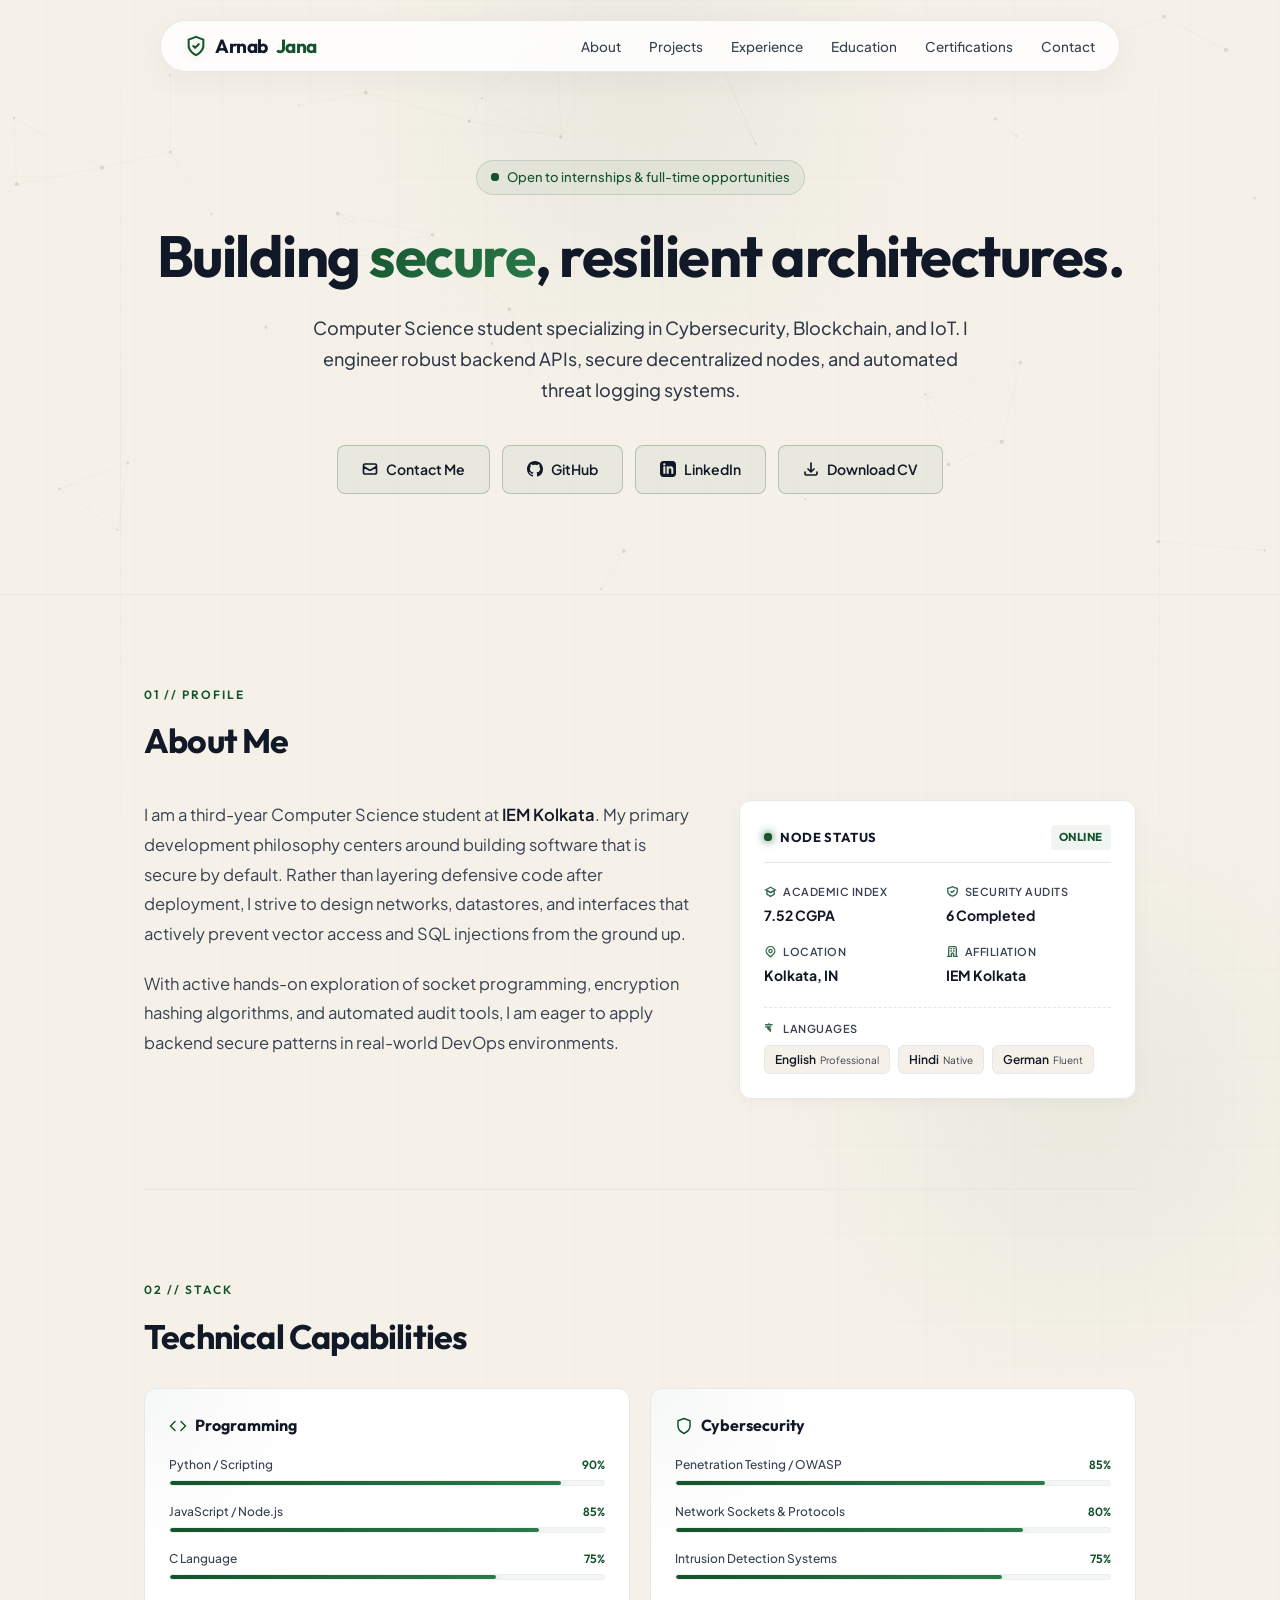
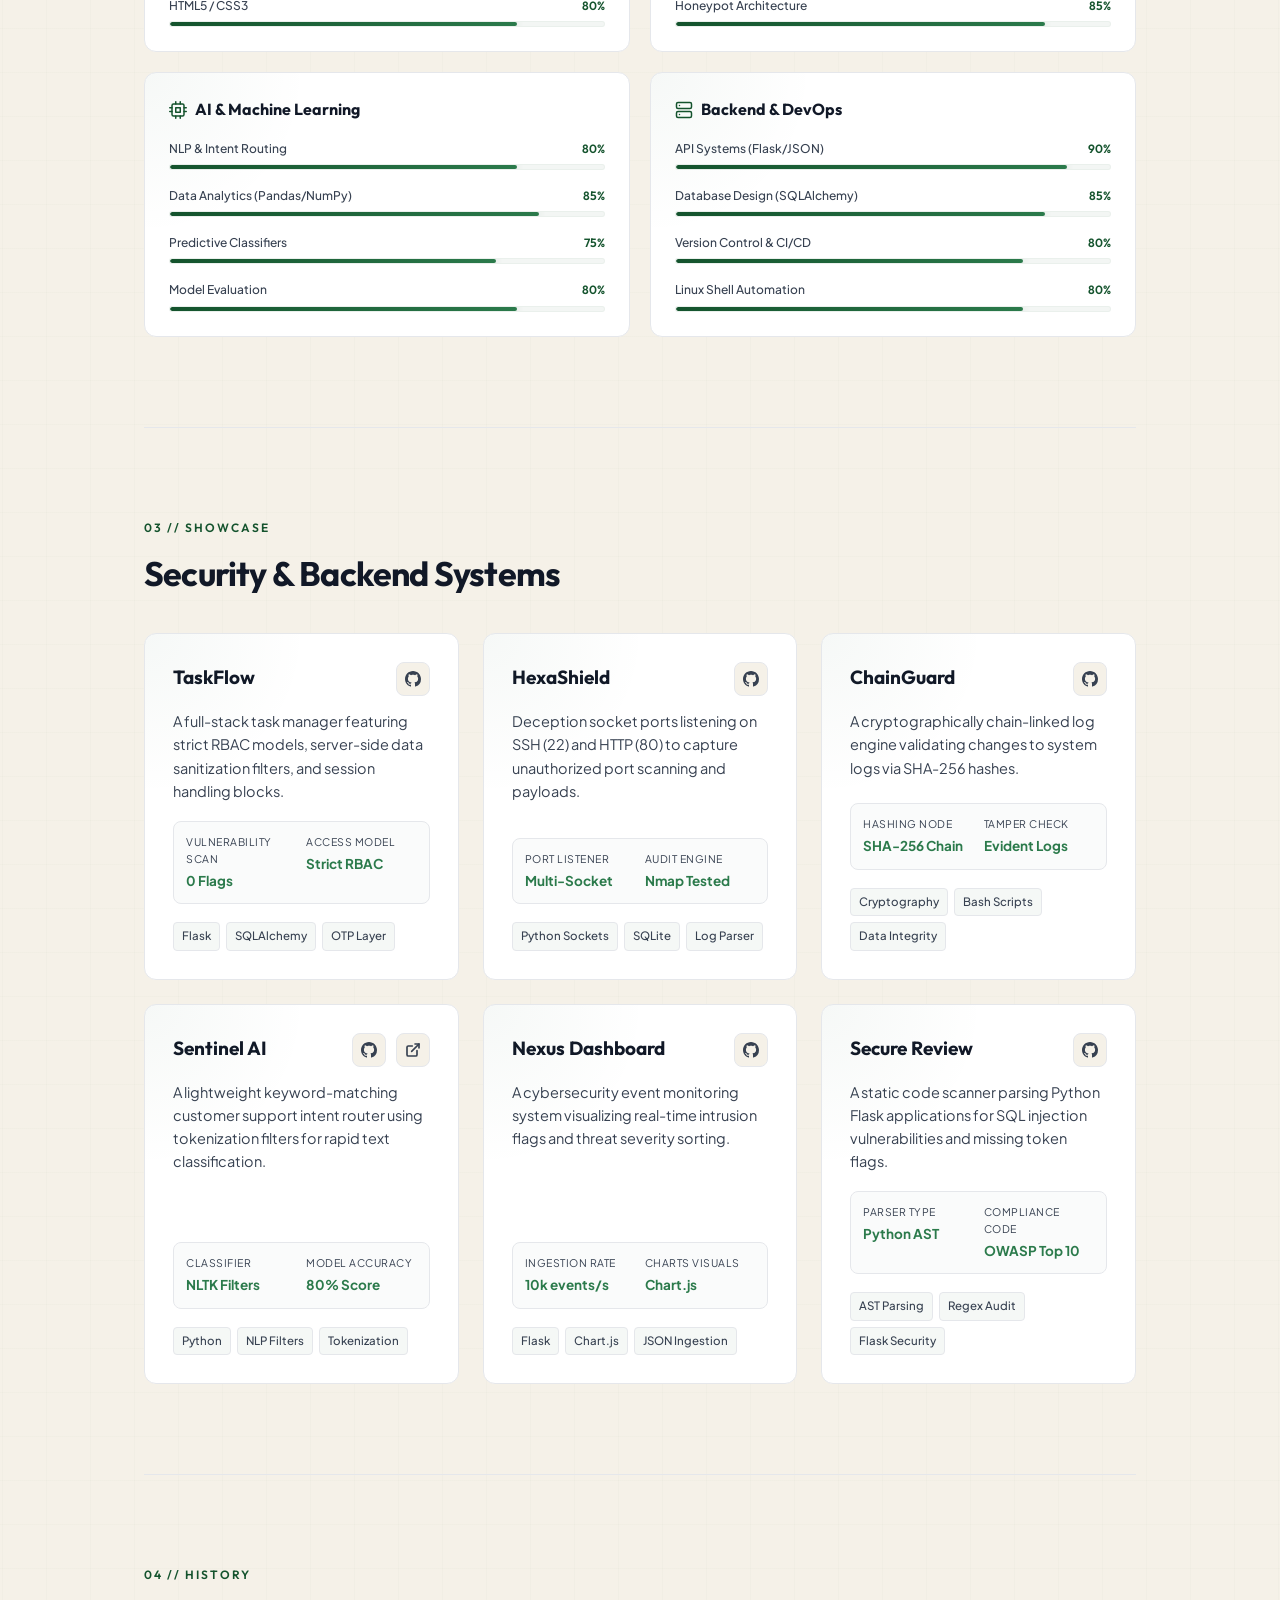
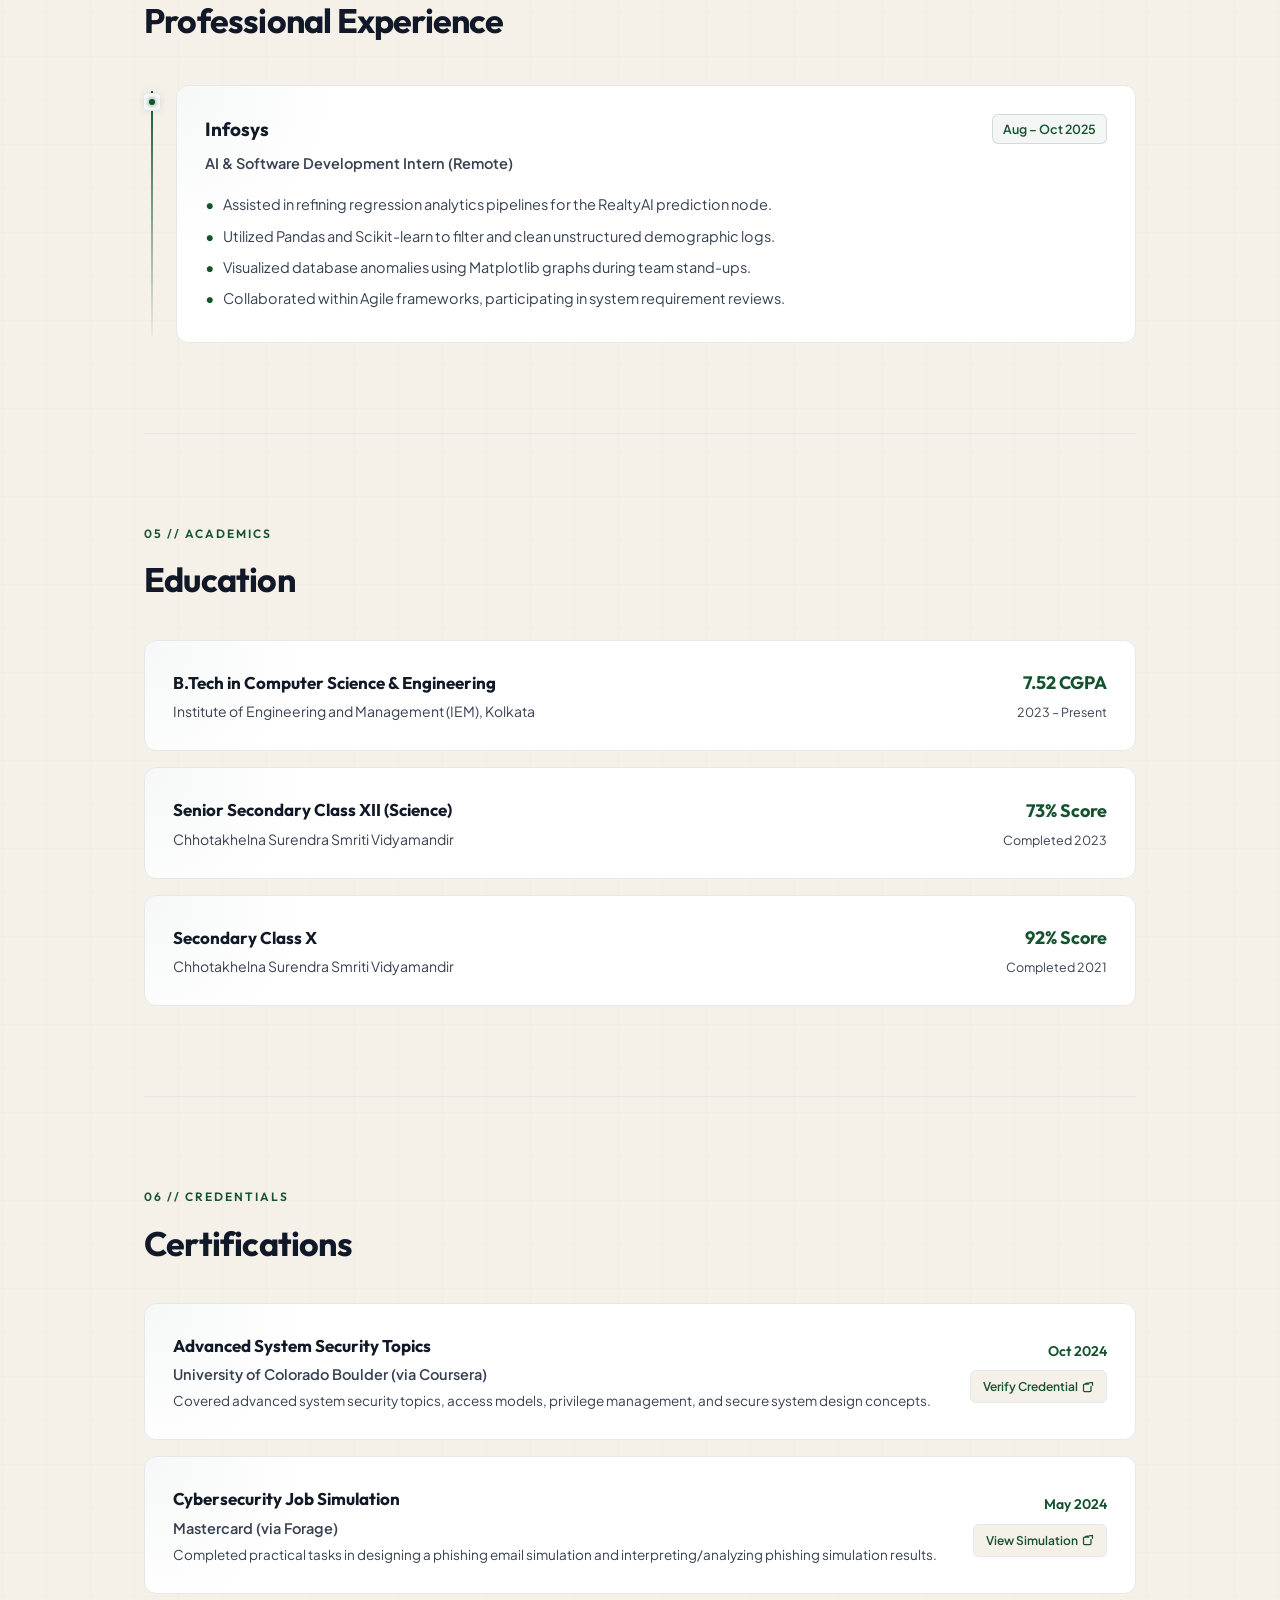
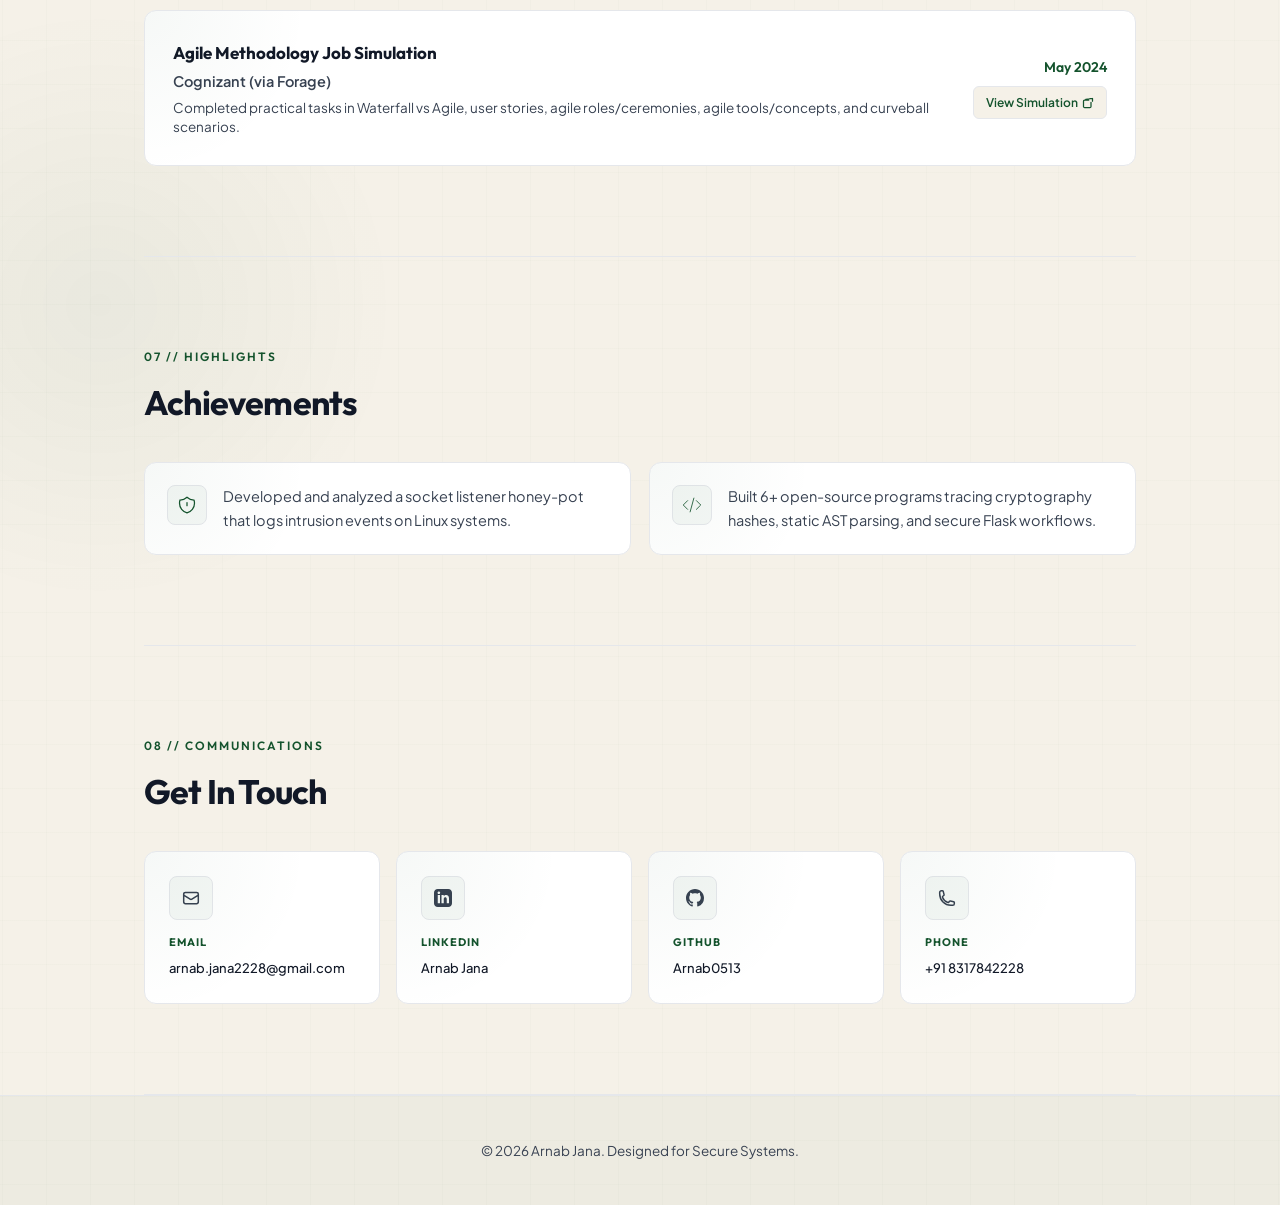
==== index.html @ 0c868492 "Replace honeypot achievement icon with shield-alert intrusion detection icon" ====
<!DOCTYPE html>
<html lang="en">
<head>
  <meta charset="UTF-8">
  <meta name="viewport" content="width=device-width, initial-scale=1.0">
  <title>Arnab Jana — Cybersecurity & Secure Architecture Portfolio</title>
  
  <!-- Premium Fonts -->
  <link rel="preconnect" href="https://fonts.googleapis.com">
  <link rel="preconnect" href="https://fonts.gstatic.com" crossorigin>
  <link href="https://fonts.googleapis.com/css2?family=Plus+Jakarta+Sans:wght@300;400;500;600;700;800&family=Outfit:wght@300;400;500;600;700;800&display=swap" rel="stylesheet">
  
  <style>
    /* CSS Variables & Core Theme */
    :root {
      --bg: #F5F1E8;
      --surface: #FFFFFF;
      --surface-glass: rgba(255, 255, 255, 0.85);
      --primary: #1F2937;
      --accent: #14532D; /* Forest Green Accent */
      --accent-secondary: #2B7A4B; /* Elegant Green Highlight */
      --accent-glow: rgba(20, 83, 45, 0.05);
      --text: #111827;
      --text-muted: #374151; /* Dark charcoal color to make all secondary/body content clearly visible on cream background */
      --border: #E5E7EB;
      --border-hover: rgba(20, 83, 45, 0.35);
      --font-heading: 'Outfit', system-ui, -apple-system, sans-serif;
      --font-body: 'Plus Jakarta Sans', system-ui, -apple-system, sans-serif;
    }

    * {
      margin: 0;
      padding: 0;
      box-sizing: border-box;
      scroll-behavior: smooth;
    }

    body {
      background-color: var(--bg);
      /* Cyber Grid Background Pattern */
      background-image: 
        linear-gradient(rgba(20, 83, 45, 0.015) 1px, transparent 1px),
        linear-gradient(90deg, rgba(20, 83, 45, 0.015) 1px, transparent 1px);
      background-size: 44px 44px;
      background-position: center top;
      color: var(--text);
      font-family: var(--font-body);
      line-height: 1.6;
      overflow-x: hidden;
      -webkit-font-smoothing: antialiased;
      position: relative;
    }

    body::before, body::after {
      content: '';
      position: fixed;
      top: 0;
      bottom: 0;
      width: 1px;
      background: linear-gradient(to bottom, rgba(31, 41, 55, 0.003) 0%, rgba(31, 41, 55, 0.035) 50%, rgba(31, 41, 55, 0.003) 100%);
      z-index: -1;
      pointer-events: none;
    }
    body::before {
      left: calc(50% - 520px);
    }
    body::after {
      right: calc(50% - 520px);
    }
    @media (max-width: 1080px) {
      body::before, body::after {
        display: none;
      }
    }

    /* Selection Color */
    ::selection {
      background: rgba(20, 83, 45, 0.15);
      color: var(--text);
    }

    /* Scrollbar */
    ::-webkit-scrollbar {
      width: 8px;
    }
    ::-webkit-scrollbar-track {
      background: var(--bg);
    }
    ::-webkit-scrollbar-thumb {
      background: #C7C1B6;
      border-radius: 4px;
      border: 2px solid var(--bg);
    }
    ::-webkit-scrollbar-thumb:hover {
      background: var(--accent);
    }

    .container {
      max-width: 1040px;
      margin: 0 auto;
      padding: 0 24px;
    }

    /* GLOW BACKGROUNDS */
    .radial-glow {
      position: absolute;
      width: 600px;
      height: 600px;
      background: radial-gradient(circle, rgba(20, 83, 45, 0.05) 0%, transparent 70%);
      border-radius: 50%;
      pointer-events: none;
      z-index: -1;
    }

    .glow-1 { top: -200px; left: 50%; transform: translateX(-50%); }
    .glow-2 { top: 800px; right: -100px; }
    .glow-3 { bottom: 600px; left: -200px; }

    /* FLOATING NAVBAR */
    nav {
      position: absolute;
      top: 20px;
      left: 50%;
      transform: translateX(-50%);
      width: calc(100% - 48px);
      max-width: 960px;
      background: var(--surface-glass);
      backdrop-filter: blur(16px);
      -webkit-backdrop-filter: blur(16px);
      border: 1px solid var(--border);
      border-radius: 100px;
      z-index: 1000;
      padding: 10px 24px;
      box-shadow: 0 8px 32px rgba(31, 41, 55, 0.05);
      transition: all 0.3s cubic-bezier(0.4, 0, 0.2, 1);
    }

    .nav-inner {
      display: flex;
      align-items: center;
      justify-content: space-between;
    }

    .nav-logo {
      font-family: var(--font-heading);
      font-weight: 700;
      font-size: 19px;
      color: var(--text);
      text-decoration: none;
      letter-spacing: -0.5px;
      display: flex;
      align-items: center;
      gap: 8px;
    }

    .nav-logo .logo-accent {
      color: var(--accent);
    }

    .nav-logo-svg {
      color: var(--accent);
      filter: drop-shadow(0 2px 4px rgba(20, 83, 45, 0.15));
      display: inline-block;
      vertical-align: middle;
    }

    .nav-links {
      display: flex;
      gap: 28px;
      list-style: none;
    }

    .nav-links a {
      color: var(--text-muted);
      font-size: 13.5px;
      font-weight: 500;
      text-decoration: none;
      transition: color 0.2s ease;
      position: relative;
      padding: 4px 0;
    }

    .nav-links a:hover {
      color: var(--text);
    }

    .nav-links a::after {
      content: '';
      position: absolute;
      bottom: 0;
      left: 0;
      width: 100%;
      height: 2px;
      background: var(--accent);
      transform: scaleX(0);
      transform-origin: right;
      transition: transform 0.25s ease;
    }

    .nav-links a:hover::after {
      transform: scaleX(1);
      transform-origin: left;
    }

    /* HERO SECTION */
    .hero {
      padding: 160px 0 100px;
      position: relative;
      overflow: hidden;
      display: flex;
      flex-direction: column;
      align-items: center;
      text-align: center;
    }

    .hero-canvas-container {
      position: absolute;
      top: 0;
      left: 0;
      width: 100%;
      height: 100%;
      z-index: -1;
      opacity: 0.85;
    }

    .hero-badge {
      display: inline-flex;
      align-items: center;
      gap: 8px;
      background: rgba(20, 83, 45, 0.05);
      border: 1px solid rgba(20, 83, 45, 0.15);
      border-radius: 100px;
      padding: 6px 14px;
      font-size: 13px;
      font-weight: 500;
      color: var(--accent);
      margin-bottom: 28px;
    }

    .status-dot {
      width: 8px;
      height: 8px;
      border-radius: 50%;
      background: var(--accent);
      position: relative;
    }

    .status-dot::after {
      content: '';
      position: absolute;
      top: 0;
      left: 0;
      width: 100%;
      height: 100%;
      border-radius: 50%;
      background: var(--accent);
      animation: status-ping 1.5s infinite;
    }

    @keyframes status-ping {
      0% { transform: scale(1); opacity: 1; }
      100% { transform: scale(2.8); opacity: 0; }
    }

    h1 {
      font-family: var(--font-heading);
      font-size: 58px;
      font-weight: 700;
      line-height: 1.15;
      letter-spacing: -1.5px;
      margin-bottom: 24px;
      color: var(--text);
    }

    .gradient-text {
      background: linear-gradient(135deg, var(--accent) 0%, var(--accent-secondary) 100%);
      -webkit-background-clip: text;
      -webkit-text-fill-color: transparent;
    }

    .hero-desc {
      font-size: 18px;
      color: #2D3748; /* Dark slate color to ensure high visibility and contrast on cream background */
      max-width: 680px;
      margin: 0 auto 40px;
      font-weight: 450; /* Slightly bolder for better legibility */
      line-height: 1.7;
    }

    /* Standardized Call To Action Row */
    .hero-cta {
      display: flex;
      gap: 12px;
      flex-wrap: wrap;
      justify-content: center;
    }

    /* Premium Buttons - Harmonized Cohesive Layout */
    .btn {
      display: inline-flex;
      align-items: center;
      justify-content: center;
      gap: 8px;
      padding: 12px 24px;
      border-radius: 8px;
      font-size: 14px;
      font-weight: 600;
      transition: all 0.25s cubic-bezier(0.4, 0, 0.2, 1);
      cursor: pointer;
      text-decoration: none;
      background: rgba(20, 83, 45, 0.05);
      border: 1px solid rgba(20, 83, 45, 0.25);
      color: var(--text);
    }

    .btn:hover {
      border-color: var(--accent);
      background: var(--accent);
      color: var(--surface);
      transform: translateY(-2px);
      box-shadow: 0 4px 20px rgba(20, 83, 45, 0.25);
    }

    /* SECTION LAYOUTS */
    section {
      padding: 90px 0;
      border-bottom: 1px solid var(--border);
      position: relative;
    }

    .section-header {
      margin-bottom: 48px;
    }

    .section-label {
      font-family: var(--font-heading);
      font-size: 12px;
      font-weight: 600;
      letter-spacing: 2px;
      text-transform: uppercase;
      color: var(--accent);
      margin-bottom: 10px;
      display: block;
    }

    .section-title {
      font-family: var(--font-heading);
      font-size: 34px;
      font-weight: 700;
      letter-spacing: -0.8px;
      color: var(--text);
    }

    /* CLASSIC GLASSMOPRHISM CARD WITH MOUSE HOVER GLOW */
    .glass-card {
      background: var(--surface);
      border: 1px solid var(--border);
      border-radius: 12px;
      padding: 28px;
      position: relative;
      overflow: hidden;
      transition: all 0.3s cubic-bezier(0.4, 0, 0.2, 1);
    }

    .glass-card:hover {
      border-color: var(--border-hover);
      transform: translateY(-3px);
      box-shadow: 0 10px 30px rgba(31, 41, 55, 0.05);
    }

    /* Card Radial Glow Effect Tracked via JS */
    .glass-card::before {
      content: '';
      position: absolute;
      top: 0;
      left: 0;
      width: 100%;
      height: 100%;
      background: radial-gradient(
        250px circle at var(--mouse-x, 0px) var(--mouse-y, 0px),
        rgba(20, 83, 45, 0.04),
        transparent 65%
      );
      z-index: 1;
      pointer-events: none;
    }

    /* ABOUT SECTION */
    .about-layout {
      display: grid;
      grid-template-columns: 1.4fr 1fr;
      gap: 40px;
      align-items: start;
    }

    .about-bio {
      font-size: 16.5px;
      color: var(--text-muted);
      line-height: 1.8;
    }

    .about-bio p {
      margin-bottom: 20px;
    }

    .about-bio strong {
      color: var(--text);
      font-weight: 600;
    }

    /* Cybersecurity Dashboard Panel Style */
    .cyber-panel {
      border: 1px solid var(--border);
      border-radius: 12px;
      background: var(--surface);
      box-shadow: 0 4px 20px rgba(0, 0, 0, 0.03);
      padding: 24px;
      transition: border-color 0.2s ease, box-shadow 0.2s ease;
    }

    .cyber-panel:hover {
      border-color: var(--border-hover);
      box-shadow: 0 6px 24px rgba(20, 83, 45, 0.05);
    }

    .cyber-panel-header {
      display: flex;
      justify-content: space-between;
      align-items: center;
      margin-bottom: 20px;
      font-family: var(--font-heading);
      border-bottom: 1px solid var(--border);
      padding-bottom: 12px;
    }

    .panel-title {
      font-size: 13px;
      font-weight: 700;
      text-transform: uppercase;
      letter-spacing: 0.8px;
      color: var(--text);
      display: flex;
      align-items: center;
      gap: 8px;
    }

    .panel-indicator {
      width: 8px;
      height: 8px;
      border-radius: 50%;
      background: var(--accent);
      box-shadow: 0 0 8px var(--accent);
      position: relative;
    }

    .panel-indicator::after {
      content: '';
      position: absolute;
      width: 100%;
      height: 100%;
      border-radius: 50%;
      background: var(--accent);
      animation: pulse-indicator 2s infinite;
      opacity: 0.6;
    }

    @keyframes pulse-indicator {
      0% { transform: scale(1); opacity: 0.6; }
      100% { transform: scale(2.2); opacity: 0; }
    }

    .panel-value {
      font-size: 11.5px;
      color: var(--accent);
      font-weight: 700;
      letter-spacing: 0.5px;
      background: rgba(20, 83, 45, 0.06);
      padding: 3px 8px;
      border-radius: 4px;
      text-transform: uppercase;
    }

    .panel-metadata-grid {
      display: grid;
      grid-template-columns: 1fr 1fr;
      gap: 16px;
    }

    .metadata-item {
      display: flex;
      flex-direction: column;
      gap: 4px;
    }

    .metadata-item.full-width {
      grid-column: 1 / -1;
      border-top: 1px dashed var(--border);
      padding-top: 12px;
      margin-top: 4px;
    }

    .metadata-label {
      font-size: 11px;
      font-weight: 600;
      text-transform: uppercase;
      letter-spacing: 0.5px;
      color: var(--text-muted);
      display: flex;
      align-items: center;
      gap: 6px;
    }

    .metadata-label svg {
      color: var(--accent);
      opacity: 0.85;
    }

    .metadata-value {
      font-size: 14px;
      font-weight: 700;
      color: var(--text);
    }

    .metadata-languages {
      display: flex;
      flex-wrap: wrap;
      gap: 8px;
      margin-top: 4px;
    }

    .lang-tag {
      font-size: 12px;
      font-weight: 600;
      background: var(--bg);
      border: 1px solid var(--border);
      padding: 4px 10px;
      border-radius: 6px;
      color: var(--text);
      display: inline-flex;
      align-items: center;
      gap: 4px;
    }

    .lang-tag small {
      font-size: 10px;
      color: var(--text-muted);
      font-weight: normal;
    }

    @media (max-width: 480px) {
      .panel-metadata-grid {
        grid-template-columns: 1fr;
      }
    }


    /* SKILLS CATEGORIES - Balanced 2x2 Grid Layout */
    .skills-grid {
      display: grid;
      grid-template-columns: 1fr;
      gap: 20px;
      margin-top: 24px;
    }

    @media (min-width: 640px) {
      .skills-grid {
        grid-template-columns: repeat(2, 1fr);
      }
    }

    .skills-card {
      padding: 24px;
    }

    .skill-cat-title {
      font-family: var(--font-heading);
      font-size: 16px;
      font-weight: 700;
      color: var(--text);
      margin-bottom: 16px;
      display: flex;
      align-items: center;
      gap: 8px;
    }

    .skill-cat-title svg {
      color: var(--accent);
      width: 18px;
      height: 18px;
    }

    .skill-tags {
      display: flex;
      flex-wrap: wrap;
      gap: 8px;
    }

    .tag {
      background: rgba(20, 83, 45, 0.03);
      border: 1px solid var(--border);
      border-radius: 6px;
      padding: 6px 12px;
      font-size: 13px;
      color: var(--text-muted);
      transition: all 0.2s ease;
    }

    .tag:hover {
      border-color: var(--accent);
      color: var(--accent);
      background: rgba(20, 83, 45, 0.08);
    }

    /* Skill Progress Indicators */
    .skill-meter-group {
      margin-bottom: 16px;
      width: 100%;
    }
    
    .skill-meter-group:last-child {
      margin-bottom: 0;
    }

    .skill-meter-row {
      display: flex;
      justify-content: space-between;
      align-items: center;
      font-size: 12px;
      margin-bottom: 6px;
      font-weight: 500;
      color: var(--text);
    }

    .skill-meter-name {
      color: var(--text-muted);
    }

    .skill-meter-val {
      font-family: var(--font-heading);
      color: var(--accent);
      font-weight: 600;
    }

    .skill-meter-bar {
      height: 6px;
      width: 100%;
      background: rgba(20, 83, 45, 0.05);
      border-radius: 4px;
      overflow: hidden;
      border: 1px solid rgba(20, 83, 45, 0.04);
    }

    .skill-meter-fill {
      height: 100%;
      border-radius: 4px;
      background: linear-gradient(90deg, var(--accent) 0%, var(--accent-secondary) 100%);
      box-shadow: 0 0 8px rgba(20, 83, 45, 0.2);
      transition: width 1s ease-in-out;
    }

    /* PROJECTS SECTIONS */
    .projects-grid {
      display: grid;
      grid-template-columns: repeat(auto-fit, minmax(310px, 1fr));
      gap: 24px;
    }

    .project-card {
      display: flex;
      flex-direction: column;
      height: 100%;
      z-index: 2;
    }

    .project-top {
      display: flex;
      justify-content: space-between;
      align-items: flex-start;
      margin-bottom: 14px;
    }

    .project-title {
      font-family: var(--font-heading);
      font-size: 19px;
      font-weight: 700;
      color: var(--text);
    }
    .project-title-link {
      color: inherit;
      text-decoration: none;
      transition: color 0.2s ease;
    }

    .project-title-link:hover {
      color: var(--accent);
    }

    .project-links {
      display: flex;
      gap: 10px;
    }

    .project-icon-link {
      width: 34px;
      height: 34px;
      border-radius: 8px;
      background: var(--bg);
      border: 1px solid var(--border);
      display: flex;
      align-items: center;
      justify-content: center;
      color: var(--text-muted);
      transition: all 0.25s ease;
      text-decoration: none;
    }

    .project-icon-link:hover {
      border-color: var(--accent);
      color: var(--surface);
      background: var(--accent);
    }

    .project-desc {
      font-size: 14.5px;
      color: var(--text-muted);
      line-height: 1.6;
      margin-bottom: 18px;
      flex-grow: 1;
    }

    /* SaaS Dashboard Performance Block inside Cards */
    .project-dashboard-metrics {
      display: grid;
      grid-template-columns: repeat(2, 1fr);
      gap: 10px;
      background: rgba(20, 83, 45, 0.02);
      border: 1px solid var(--border);
      border-radius: 8px;
      padding: 12px;
      margin-bottom: 18px;
    }

    .project-metric {
      display: flex;
      flex-direction: column;
    }

    .pm-label {
      font-size: 10.5px;
      text-transform: uppercase;
      color: var(--text-muted);
      letter-spacing: 0.5px;
    }

    .pm-value {
      font-size: 13.5px;
      font-weight: 700;
      color: var(--accent-secondary);
      margin-top: 2px;
    }

    .project-tags {
      display: flex;
      flex-wrap: wrap;
      gap: 6px;
      margin-top: auto;
    }

    .proj-tag {
      background: rgba(20, 83, 45, 0.04);
      border: 1px solid var(--border);
      border-radius: 4px;
      padding: 4px 8px;
      font-size: 11.5px;
      font-weight: 500;
      color: var(--text-muted);
    }

    /* EXPERIENCE TIMELINE */
    .timeline {
      position: relative;
      padding-left: 32px;
    }

    .timeline::before {
      content: '';
      position: absolute;
      left: 7px;
      top: 6px;
      bottom: 6px;
      width: 2px;
      background: linear-gradient(to bottom, var(--accent) 0%, rgba(20, 83, 45, 0.03) 100%);
    }

    .timeline-node {
      position: relative;
      margin-bottom: 36px;
    }

    .timeline-node:last-child {
      margin-bottom: 0;
    }

    .timeline-indicator {
      position: absolute;
      left: -33px;
      top: 8px;
      width: 18px;
      height: 18px;
      border-radius: 4px; /* hardware module shape */
      background: var(--surface);
      border: 1.5px solid var(--border);
      z-index: 2;
      box-shadow: 0 0 8px rgba(31, 41, 55, 0.08);
      transition: all 0.3s ease;
      display: flex;
      align-items: center;
      justify-content: center;
    }

    .timeline-indicator::after {
      content: '';
      width: 6px;
      height: 6px;
      border-radius: 50%;
      background: var(--accent);
      box-shadow: 0 0 6px var(--accent);
      animation: led-blink 1.8s infinite ease-in-out;
    }

    @keyframes led-blink {
      0% { opacity: 0.3; transform: scale(0.8); }
      50% { opacity: 1; transform: scale(1.15); box-shadow: 0 0 8px var(--accent); }
      100% { opacity: 0.3; transform: scale(0.8); }
    }

    .timeline-node:hover .timeline-indicator {
      border-color: var(--accent);
      box-shadow: 0 0 12px rgba(20, 83, 45, 0.25);
    }

    .timeline-header {
      display: flex;
      justify-content: space-between;
      align-items: flex-start;
      margin-bottom: 8px;
      flex-wrap: wrap;
      gap: 8px;
    }

    .timeline-employer {
      font-family: var(--font-heading);
      font-size: 19px;
      font-weight: 700;
      color: var(--text);
    }

    .timeline-date {
      font-size: 12.5px;
      font-weight: 600;
      color: var(--accent);
      background: rgba(20, 83, 45, 0.05);
      border: 1px solid rgba(20, 83, 45, 0.15);
      padding: 4px 10px;
      border-radius: 6px;
    }

    .timeline-role {
      font-size: 14.5px;
      font-weight: 600;
      color: var(--text-muted);
      margin-bottom: 14px;
    }

    .timeline-points {
      list-style: none;
    }

    .timeline-points li {
      font-size: 14.5px;
      color: var(--text-muted);
      padding: 4px 0;
      padding-left: 18px;
      position: relative;
      line-height: 1.6;
    }

    .timeline-points li::before {
      content: '•';
      position: absolute;
      left: 0;
      color: var(--accent);
      font-weight: bold;
    }

    /* EDUCATION CARDS GRID */
    .edu-grid {
      display: grid;
      gap: 16px;
    }

    .edu-card {
      display: flex;
      justify-content: space-between;
      align-items: center;
      gap: 24px;
    }

    .edu-title {
      font-family: var(--font-heading);
      font-size: 17px;
      font-weight: 700;
      color: var(--text);
    }

    .edu-desc {
      font-size: 14px;
      color: var(--text-muted);
      margin-top: 4px;
    }

    .edu-meta {
      text-align: right;
      flex-shrink: 0;
    }

    .edu-score {
      font-family: var(--font-heading);
      font-size: 18px;
      font-weight: 700;
      color: var(--accent);
    }

    .edu-period {
      font-size: 12.5px;
      color: var(--text-muted);
      margin-top: 4px;
    }

    /* CERTIFICATIONS CARDS GRID */
    .cert-grid {
      display: grid;
      gap: 16px;
    }

    .cert-card {
      display: flex;
      justify-content: space-between;
      align-items: center;
      gap: 24px;
    }

    .cert-title {
      font-family: var(--font-heading);
      font-size: 17px;
      font-weight: 700;
      color: var(--text);
    }

    .cert-issuer {
      font-size: 14.5px;
      font-weight: 600;
      color: var(--text-muted);
      margin-top: 4px;
    }

    .cert-details {
      font-size: 13.5px;
      color: var(--text-muted);
      margin-top: 6px;
      line-height: 1.4;
    }

    .cert-meta {
      text-align: right;
      flex-shrink: 0;
      display: flex;
      flex-direction: column;
      align-items: flex-end;
      gap: 8px;
    }

    .cert-date {
      font-family: var(--font-heading);
      font-size: 14px;
      font-weight: 600;
      color: var(--accent);
    }

    .cert-link {
      font-size: 12px;
      font-weight: 600;
      color: var(--accent);
      text-decoration: none;
      border: 1px solid var(--border);
      padding: 6px 12px;
      border-radius: 6px;
      background: var(--bg);
      transition: all 0.2s ease;
      display: inline-flex;
      align-items: center;
      gap: 4px;
    }

    .cert-link:hover {
      background: var(--accent);
      color: var(--surface);
      border-color: var(--accent);
    }

    @media (max-width: 768px) {
      .cert-card {
        flex-direction: column;
        align-items: flex-start;
        gap: 12px;
      }
      .cert-meta {
        text-align: left;
        align-items: flex-start;
        width: 100%;
        border-top: 1px dashed var(--border);
        padding-top: 10px;
      }
    }

    /* ACHIEVEMENTS GRID */
    .ach-grid {
      display: grid;
      grid-template-columns: repeat(auto-fit, minmax(280px, 1fr));
      gap: 18px;
    }

    .ach-card {
      display: flex;
      align-items: flex-start;
      gap: 16px;
      background: var(--surface);
      border: 1px solid var(--border);
      border-radius: 12px;
      padding: 22px;
    }

    .ach-icon-container {
      width: 40px;
      height: 40px;
      background: rgba(20, 83, 45, 0.04);
      border: 1px solid var(--border);
      border-radius: 8px;
      display: flex;
      align-items: center;
      justify-content: center;
      flex-shrink: 0;
      color: var(--accent);
    }

    .ach-icon-container svg {
      width: 20px;
      height: 20px;
    }

    .ach-desc {
      font-size: 14.5px;
      color: var(--text-muted);
      line-height: 1.6;
    }

    /* CONTACT CARDS GRID - STRICTLY ALIGNED IN A SINGLE ROW ON DESKTOP */
    .contact-grid {
      display: grid;
      grid-template-columns: repeat(auto-fit, minmax(210px, 1fr));
      gap: 16px;
    }

    @media (min-width: 900px) {
      .contact-grid {
        grid-template-columns: repeat(4, 1fr);
      }
    }

    .contact-card {
      display: flex;
      flex-direction: column;
      align-items: flex-start;
      gap: 14px;
      text-decoration: none;
      padding: 24px;
      height: 100%;
    }

    .contact-icon {
      width: 44px;
      height: 44px;
      background: rgba(20, 83, 45, 0.04);
      border: 1px solid var(--border);
      border-radius: 8px;
      display: flex;
      align-items: center;
      justify-content: center;
      flex-shrink: 0;
      color: var(--text-muted);
      transition: all 0.25s cubic-bezier(0.4, 0, 0.2, 1);
    }

    .contact-info {
      display: flex;
      flex-direction: column;
      width: 100%;
    }

    .contact-title {
      font-family: var(--font-heading);
      font-size: 11px;
      font-weight: 700;
      color: var(--accent);
      text-transform: uppercase;
      letter-spacing: 1px;
    }

    .contact-detail {
      font-size: 13px;
      color: var(--text);
      font-weight: 500;
      margin-top: 6px;
      word-break: break-all;
    }

    .contact-card:hover .contact-icon {
      background: var(--accent);
      border-color: var(--accent);
      color: var(--surface);
      box-shadow: 0 0 15px rgba(20, 83, 45, 0.3);
    }

    /* FOOTER */
    footer {
      padding: 44px 0;
      text-align: center;
      color: var(--text-muted);
      font-size: 13.5px;
      border-top: 1px solid var(--border);
      background: rgba(20, 83, 45, 0.03);
    }

    /* RESPONSIVE BREAKPOINTS */
    @media (max-width: 900px) {
      h1 {
        font-size: 46px;
      }
      .hero {
        padding: 130px 0 80px;
      }
      .about-layout {
        grid-template-columns: 1fr;
        gap: 32px;
      }
    }

    @media (max-width: 640px) {
      h1 {
        font-size: 34px;
        letter-spacing: -0.8px;
      }
      nav {
        padding: 8px 16px;
        top: 10px;
        width: calc(100% - 24px);
      }
      .nav-links {
        display: none; /* Can add dropdown or trigger simple modal on mobile if needed */
      }
      .timeline-header {
        flex-direction: column;
        align-items: flex-start;
        gap: 6px;
      }
      .edu-card {
        flex-direction: column;
        align-items: flex-start;
        gap: 12px;
      }
      .edu-meta {
        text-align: left;
      }
    }
  </style>
</head>
<body>

  <!-- Floating Sticky Nav -->
  <nav>
    <div class="nav-inner">
      <a href="#" class="nav-logo">
        <svg class="nav-logo-svg" viewBox="0 0 24 24" width="22" height="22" fill="none" stroke="currentColor" stroke-width="2.2" stroke-linecap="round" stroke-linejoin="round">
          <path d="M12 22s8-4 8-10V5l-8-3-8 3v7c0 6 8 10 8 10z" />
          <path d="M9 12l2 2 4-4" />
        </svg>
        Arnab <span class="logo-accent">Jana</span>
      </a>
      <ul class="nav-links">
        <li><a href="#about">About</a></li>
        <li><a href="#projects">Projects</a></li>
        <li><a href="#experience">Experience</a></li>
        <li><a href="#education">Education</a></li>
        <li><a href="#certifications">Certifications</a></li>
        <li><a href="#contact">Contact</a></li>
      </ul>
    </div>
  </nav>

  <!-- Ambient Glow Elements -->
  <div class="radial-glow glow-1"></div>
  <div class="radial-glow glow-2"></div>
  <div class="radial-glow glow-3"></div>

  <!-- Hero Section -->
  <section class="hero">
    <!-- Active Grid Network Background Canvas -->
    <div class="hero-canvas-container">
      <canvas id="cyberCanvas"></canvas>
    </div>
    
    <div class="container" style="display: flex; flex-direction: column; align-items: center;">
      <div class="hero-badge">
        <div class="status-dot"></div>
        Open to internships & full-time opportunities
      </div>
      <h1>Building <span class="gradient-text">secure</span>, resilient architectures.</h1>
      
      <p class="hero-desc">
        Computer Science student specializing in Cybersecurity, Blockchain, and IoT. I engineer robust backend APIs, secure decentralized nodes, and automated threat logging systems.
      </p>

      <!-- Aligned Call To Action Button Row -->
      <div class="hero-cta">
        <a class="btn" href="#contact">
          <svg xmlns="http://www.w3.org/2000/svg" width="16" height="16" fill="none" viewBox="0 0 24 24" stroke="currentColor" stroke-width="2.5"><path stroke-linecap="round" stroke-linejoin="round" d="M21.75 6.75v10.5a2.25 2.25 0 0 1-2.25 2.25h-15a2.25 2.25 0 0 1-2.25-2.25V6.75m19.5 0A2.25 2.25 0 0 0 19.5 4.5h-15a2.25 2.25 0 0 0-2.25 2.25m19.5 0v.243a2.25 2.25 0 0 1-1.07 1.916l-7.5 4.615a2.25 2.25 0 0 1-2.36 0L3.32 8.91a2.25 2.25 0 0 1-1.07-1.916V6.75"/></svg>
          Contact Me
        </a>
        <a class="btn" href="https://github.com/Arnab0513" target="_blank">
          <svg xmlns="http://www.w3.org/2000/svg" width="16" height="16" fill="currentColor" viewBox="0 0 16 16"><path d="M8 0C3.58 0 0 3.58 0 8c0 3.54 2.29 6.53 5.47 7.59.4.07.55-.17.55-.38 0-.19-.01-.82-.01-1.49-2.01.37-2.53-.49-2.69-.94-.09-.23-.48-.94-.82-1.13-.28-.15-.68-.52-.01-.53.63-.01 1.08.58 1.23.82.72 1.21 1.87.87 2.33.66.07-.52.28-.87.51-1.07-1.78-.2-3.64-.89-3.64-3.95 0-.87.31-1.59.82-2.15-.08-.2-.36-1.02.08-2.12 0 0 .67-.21 2.2.82.64-.18 1.32-.27 2-.27.68 0 1.36.09 2 .27 1.53-1.04 2.2-.82 2.2-.82.44 1.1.16 1.92.08 2.12.51.56.82 1.27.82 2.15 0 3.07-1.87 3.75-3.65 3.95.29.25.54.73.54 1.48 0 1.07-.01 1.93-.01 2.2 0 .21.15.46.55.38A8.012 8.012 0 0 0 16 8c0-4.42-3.58-8-8-8z"/></svg>
          GitHub
        </a>
        <a class="btn" href="https://linkedin.com/in/arnab-jana-a439a028b" target="_blank">
          <svg xmlns="http://www.w3.org/2000/svg" width="16" height="16" fill="currentColor" viewBox="0 0 24 24"><path d="M19 0h-14c-2.761 0-5 2.239-5 5v14c0 2.761 2.239 5 5 5h14c2.762 0 5-2.239 5-5v-14c0-2.761-2.238-5-5-5zm-11 19h-3v-11h3v11zm-1.5-12.268c-.966 0-1.75-.79-1.75-1.764s.784-1.764 1.75-1.764 1.75.79 1.75 1.764-.783 1.764-1.75 1.764zm13.5 12.268h-3v-5.604c0-3.368-4-3.113-4 0v5.604h-3v-11h3v1.765c1.396-2.586 7-2.777 7 2.476v6.759z"/></svg>
          LinkedIn
        </a>
        <a class="btn" href="resume.pdf" download="Arnab_Jana_CV.pdf">
          <svg xmlns="http://www.w3.org/2000/svg" width="16" height="16" fill="none" viewBox="0 0 24 24" stroke="currentColor" stroke-width="2.5"><path stroke-linecap="round" stroke-linejoin="round" d="M3 16.5v2.25A2.25 2.25 0 0 0 5.25 21h13.5A2.25 2.25 0 0 0 21 18.75V16.5M16.5 12 12 16.5m0 0L7.5 12m4.5 4.5V3"/></svg>
          Download CV
        </a>
      </div>
    </div>
  </section>

  <div class="container">

    <!-- About Section -->
    <section id="about">
      <div class="section-label">01 // Profile</div>
      <h2 class="section-title">About Me</h2>
      
      <div class="about-layout" style="margin-top: 32px;">
        <div class="about-bio">
          <p>
            I am a third-year Computer Science student at <strong>IEM Kolkata</strong>. My primary development philosophy centers around building software that is secure by default. Rather than layering defensive code after deployment, I strive to design networks, datastores, and interfaces that actively prevent vector access and SQL injections from the ground up.
          </p>
          <p>
            With active hands-on exploration of socket programming, encryption hashing algorithms, and automated audit tools, I am eager to apply backend secure patterns in real-world DevOps environments.
          </p>
        </div>
        
        <!-- Dashboard Panel -->
        <div class="cyber-panel">
          <div class="cyber-panel-header">
            <div class="panel-title">
              <div class="panel-indicator"></div>
              Node Status
            </div>
            <div class="panel-value">ONLINE</div>
          </div>
          <div class="panel-metadata-grid">
            <div class="metadata-item">
              <div class="metadata-label">
                <svg xmlns="http://www.w3.org/2000/svg" width="13" height="13" fill="none" viewBox="0 0 24 24" stroke="currentColor" stroke-width="2.5"><path d="M12 14l9-5-9-5-9 5 9 5z"/><path d="M12 14l6.16-3.422a12.083 12.083 0 01.665 6.479L12 21l-6.825-4l.665-6.479L12 14z"/></svg>
                Academic Index
              </div>
              <div class="metadata-value">7.52 CGPA</div>
            </div>

            <div class="metadata-item">
              <div class="metadata-label">
                <svg xmlns="http://www.w3.org/2000/svg" width="13" height="13" fill="none" viewBox="0 0 24 24" stroke="currentColor" stroke-width="2.5"><path stroke-linecap="round" stroke-linejoin="round" d="M9 12l2 2 4-4m5.618-4.016A11.955 11.955 0 0112 2.944a11.955 11.955 0 01-8.618 3.04A12.02 12.02 0 003 9c0 5.591 3.824 10.29 9 11.622 5.176-1.332 9-6.03 9-11.622 0-1.042-.133-2.052-.382-3.016z"/></svg>
                Security Audits
              </div>
              <div class="metadata-value">6 Completed</div>
            </div>

            <div class="metadata-item">
              <div class="metadata-label">
                <svg xmlns="http://www.w3.org/2000/svg" width="13" height="13" fill="none" viewBox="0 0 24 24" stroke="currentColor" stroke-width="2.5"><path stroke-linecap="round" stroke-linejoin="round" d="M17.657 16.657L13.414 20.9a1.998 1.998 0 01-2.827 0l-4.244-4.243a8 8 0 1111.314 0z"/><path stroke-linecap="round" stroke-linejoin="round" d="M15 11a3 3 0 11-6 0 3 3 0 016 0z"/></svg>
                Location
              </div>
              <div class="metadata-value">Kolkata, IN</div>
            </div>

            <div class="metadata-item">
              <div class="metadata-label">
                <svg xmlns="http://www.w3.org/2000/svg" width="13" height="13" fill="none" viewBox="0 0 24 24" stroke="currentColor" stroke-width="2.5"><path stroke-linecap="round" stroke-linejoin="round" d="M19 21V5a2 2 0 0 0-2-2H7a2 2 0 0 0-2 2v16m14 0h2m-2 0h-5m-9 0H3m2 0h5M9 7h1m-1 4h1m4-4h1m-1 4h1m-5 10v-5a1 1 0 0 1 1-1h2a1 1 0 0 1 1 1v5"/></svg>
                Affiliation
              </div>
              <div class="metadata-value">IEM Kolkata</div>
            </div>

            <div class="metadata-item full-width">
              <div class="metadata-label">
                <svg xmlns="http://www.w3.org/2000/svg" width="13" height="13" fill="none" viewBox="0 0 24 24" stroke="currentColor" stroke-width="2.5"><path stroke-linecap="round" stroke-linejoin="round" d="M3 5h12M9 3v2m1.048 9.5A18.022 18.022 0 016.412 9m6.088 0H3m3 0a17.924 17.924 0 002.18 4.75m1.048-4.75a18.022 18.022 0 003.044 5.25L9.61 14.5M12 17l-1.5-1.5"/></svg>
                Languages
              </div>
              <div class="metadata-languages">
                <span class="lang-tag">English <small>Professional</small></span>
                <span class="lang-tag">Hindi <small>Native</small></span>
                <span class="lang-tag">German <small>Fluent</small></span>
              </div>
            </div>
          </div>
        </div>
      </div>
    </section>

    <!-- Skills Section -->
    <section id="skills">
      <div class="section-label">02 // Stack</div>
      <h2 class="section-title">Technical Capabilities</h2>
      
      <div class="skills-grid">
        
        <div class="skills-card glass-card">
          <div class="skill-cat-title">
            <svg xmlns="http://www.w3.org/2000/svg" width="18" height="18" viewBox="0 0 24 24" fill="none" stroke="currentColor" stroke-width="2" stroke-linecap="round" stroke-linejoin="round"><polyline points="16 18 22 12 16 6"></polyline><polyline points="8 6 2 12 8 18"></polyline></svg>
            Programming
          </div>
          <div class="skill-meter-group">
            <div class="skill-meter-row">
              <span class="skill-meter-name">Python / Scripting</span>
              <span class="skill-meter-val">90%</span>
            </div>
            <div class="skill-meter-bar">
              <div class="skill-meter-fill" style="width: 90%;"></div>
            </div>
          </div>
          <div class="skill-meter-group">
            <div class="skill-meter-row">
              <span class="skill-meter-name">JavaScript / Node.js</span>
              <span class="skill-meter-val">85%</span>
            </div>
            <div class="skill-meter-bar">
              <div class="skill-meter-fill" style="width: 85%;"></div>
            </div>
          </div>
          <div class="skill-meter-group">
            <div class="skill-meter-row">
              <span class="skill-meter-name">C Language</span>
              <span class="skill-meter-val">75%</span>
            </div>
            <div class="skill-meter-bar">
              <div class="skill-meter-fill" style="width: 75%;"></div>
            </div>
          </div>
          <div class="skill-meter-group">
            <div class="skill-meter-row">
              <span class="skill-meter-name">HTML5 / CSS3</span>
              <span class="skill-meter-val">80%</span>
            </div>
            <div class="skill-meter-bar">
              <div class="skill-meter-fill" style="width: 80%;"></div>
            </div>
          </div>
        </div>

        <div class="skills-card glass-card">
          <div class="skill-cat-title">
            <svg xmlns="http://www.w3.org/2000/svg" width="18" height="18" viewBox="0 0 24 24" fill="none" stroke="currentColor" stroke-width="2" stroke-linecap="round" stroke-linejoin="round"><path d="M12 22s8-4 8-10V5l-8-3-8 3v7c0 6 8 10 8 10z"></path></svg>
            Cybersecurity
          </div>
          <div class="skill-meter-group">
            <div class="skill-meter-row">
              <span class="skill-meter-name">Penetration Testing / OWASP</span>
              <span class="skill-meter-val">85%</span>
            </div>
            <div class="skill-meter-bar">
              <div class="skill-meter-fill" style="width: 85%;"></div>
            </div>
          </div>
          <div class="skill-meter-group">
            <div class="skill-meter-row">
              <span class="skill-meter-name">Network Sockets & Protocols</span>
              <span class="skill-meter-val">80%</span>
            </div>
            <div class="skill-meter-bar">
              <div class="skill-meter-fill" style="width: 80%;"></div>
            </div>
          </div>
          <div class="skill-meter-group">
            <div class="skill-meter-row">
              <span class="skill-meter-name">Intrusion Detection Systems</span>
              <span class="skill-meter-val">75%</span>
            </div>
            <div class="skill-meter-bar">
              <div class="skill-meter-fill" style="width: 75%;"></div>
            </div>
          </div>
          <div class="skill-meter-group">
            <div class="skill-meter-row">
              <span class="skill-meter-name">Honeypot Architecture</span>
              <span class="skill-meter-val">85%</span>
            </div>
            <div class="skill-meter-bar">
              <div class="skill-meter-fill" style="width: 85%;"></div>
            </div>
          </div>
        </div>

        <div class="skills-card glass-card">
          <div class="skill-cat-title">
            <svg xmlns="http://www.w3.org/2000/svg" width="18" height="18" viewBox="0 0 24 24" fill="none" stroke="currentColor" stroke-width="2" stroke-linecap="round" stroke-linejoin="round"><rect x="4" y="4" width="16" height="16" rx="2" ry="2"></rect><rect x="9" y="9" width="6" height="6"></rect><line x1="9" y1="1" x2="9" y2="4"></line><line x1="15" y1="1" x2="15" y2="4"></line><line x1="9" y1="20" x2="9" y2="23"></line><line x1="15" y1="20" x2="15" y2="23"></line><line x1="20" y1="9" x2="23" y2="9"></line><line x1="20" y1="14" x2="23" y2="14"></line><line x1="1" y1="9" x2="4" y2="9"></line><line x1="1" y1="14" x2="4" y2="14"></line></svg>
            AI & Machine Learning
          </div>
          <div class="skill-meter-group">
            <div class="skill-meter-row">
              <span class="skill-meter-name">NLP & Intent Routing</span>
              <span class="skill-meter-val">80%</span>
            </div>
            <div class="skill-meter-bar">
              <div class="skill-meter-fill" style="width: 80%;"></div>
            </div>
          </div>
          <div class="skill-meter-group">
            <div class="skill-meter-row">
              <span class="skill-meter-name">Data Analytics (Pandas/NumPy)</span>
              <span class="skill-meter-val">85%</span>
            </div>
            <div class="skill-meter-bar">
              <div class="skill-meter-fill" style="width: 85%;"></div>
            </div>
          </div>
          <div class="skill-meter-group">
            <div class="skill-meter-row">
              <span class="skill-meter-name">Predictive Classifiers</span>
              <span class="skill-meter-val">75%</span>
            </div>
            <div class="skill-meter-bar">
              <div class="skill-meter-fill" style="width: 75%;"></div>
            </div>
          </div>
          <div class="skill-meter-group">
            <div class="skill-meter-row">
              <span class="skill-meter-name">Model Evaluation</span>
              <span class="skill-meter-val">80%</span>
            </div>
            <div class="skill-meter-bar">
              <div class="skill-meter-fill" style="width: 80%;"></div>
            </div>
          </div>
        </div>

        <div class="skills-card glass-card">
          <div class="skill-cat-title">
            <svg xmlns="http://www.w3.org/2000/svg" width="18" height="18" viewBox="0 0 24 24" fill="none" stroke="currentColor" stroke-width="2" stroke-linecap="round" stroke-linejoin="round"><rect x="2" y="2" width="20" height="8" rx="2" ry="2"></rect><rect x="2" y="14" width="20" height="8" rx="2" ry="2"></rect><line x1="6" y1="6" x2="6.01" y2="6"></line><line x1="6" y1="18" x2="6.01" y2="18"></line></svg>
            Backend & DevOps
          </div>
          <div class="skill-meter-group">
            <div class="skill-meter-row">
              <span class="skill-meter-name">API Systems (Flask/JSON)</span>
              <span class="skill-meter-val">90%</span>
            </div>
            <div class="skill-meter-bar">
              <div class="skill-meter-fill" style="width: 90%;"></div>
            </div>
          </div>
          <div class="skill-meter-group">
            <div class="skill-meter-row">
              <span class="skill-meter-name">Database Design (SQLAlchemy)</span>
              <span class="skill-meter-val">85%</span>
            </div>
            <div class="skill-meter-bar">
              <div class="skill-meter-fill" style="width: 85%;"></div>
            </div>
          </div>
          <div class="skill-meter-group">
            <div class="skill-meter-row">
              <span class="skill-meter-name">Version Control & CI/CD</span>
              <span class="skill-meter-val">80%</span>
            </div>
            <div class="skill-meter-bar">
              <div class="skill-meter-fill" style="width: 80%;"></div>
            </div>
          </div>
          <div class="skill-meter-group">
            <div class="skill-meter-row">
              <span class="skill-meter-name">Linux Shell Automation</span>
              <span class="skill-meter-val">80%</span>
            </div>
            <div class="skill-meter-bar">
              <div class="skill-meter-fill" style="width: 80%;"></div>
            </div>
          </div>
        </div>

      </div>
    </section>

    <!-- Projects Section -->
    <section id="projects">
      <div class="section-label">03 // Showcase</div>
      <h2 class="section-title">Security & Backend Systems</h2>
      
      <div class="projects-grid" style="margin-top: 32px;">

        <!-- Project 1 -->
        <div class="project-card glass-card">
          <div class="project-top">
            <h3 class="project-title">TaskFlow</h3>
            <div class="project-links">
              <a class="project-icon-link" href="https://github.com/Arnab0513/TaskFlow-Secure-Task-Management-System" target="_blank">
                <svg xmlns="http://www.w3.org/2000/svg" width="16" height="16" fill="currentColor" viewBox="0 0 16 16"><path d="M8 0C3.58 0 0 3.58 0 8c0 3.54 2.29 6.53 5.47 7.59.4.07.55-.17.55-.38 0-.19-.01-.82-.01-1.49-2.01.37-2.53-.49-2.69-.94-.09-.23-.48-.94-.82-1.13-.28-.15-.68-.52-.01-.53.63-.01 1.08.58 1.23.82.72 1.21 1.87.87 2.33.66.07-.52.28-.87.51-1.07-1.78-.2-3.64-.89-3.64-3.95 0-.87.31-1.59.82-2.15-.08-.2-.36-1.02.08-2.12 0 0 .67-.21 2.2.82.64-.18 1.32-.27 2-.27.68 0 1.36.09 2 .27 1.53-1.04 2.2-.82 2.2-.82.44 1.1.16 1.92.08 2.12.51.56.82 1.27.82 2.15 0 3.07-1.87 3.75-3.65 3.95.29.25.54.73.54 1.48 0 1.07-.01 1.93-.01 2.2 0 .21.15.46.55.38A8.012 8.012 0 0 0 16 8c0-4.42-3.58-8-8-8z"/></svg>
              </a>
            </div>
          </div>
          <p class="project-desc">A full-stack task manager featuring strict RBAC models, server-side data sanitization filters, and session handling blocks.</p>
          
          <div class="project-dashboard-metrics">
            <div class="project-metric">
              <span class="pm-label">Vulnerability Scan</span>
              <span class="pm-value">0 Flags</span>
            </div>
            <div class="project-metric">
              <span class="pm-label">Access Model</span>
              <span class="pm-value">Strict RBAC</span>
            </div>
          </div>

          <div class="project-tags">
            <span class="proj-tag">Flask</span>
            <span class="proj-tag">SQLAlchemy</span>
            <span class="proj-tag">OTP Layer</span>
          </div>
        </div>

        <!-- Project 2 -->
        <div class="project-card glass-card">
          <div class="project-top">
            <h3 class="project-title">HexaShield</h3>
            <div class="project-links">
              <a class="project-icon-link" href="https://github.com/Arnab0513/HexaShield-Deception-Based-Honeypot-System" target="_blank">
                <svg xmlns="http://www.w3.org/2000/svg" width="16" height="16" fill="currentColor" viewBox="0 0 16 16"><path d="M8 0C3.58 0 0 3.58 0 8c0 3.54 2.29 6.53 5.47 7.59.4.07.55-.17.55-.38 0-.19-.01-.82-.01-1.49-2.01.37-2.53-.49-2.69-.94-.09-.23-.48-.94-.82-1.13-.28-.15-.68-.52-.01-.53.63-.01 1.08.58 1.23.82.72 1.21 1.87.87 2.33.66.07-.52.28-.87.51-1.07-1.78-.2-3.64-.89-3.64-3.95 0-.87.31-1.59.82-2.15-.08-.2-.36-1.02.08-2.12 0 0 .67-.21 2.2.82.64-.18 1.32-.27 2-.27.68 0 1.36.09 2 .27 1.53-1.04 2.2-.82 2.2-.82.44 1.1.16 1.92.08 2.12.51.56.82 1.27.82 2.15 0 3.07-1.87 3.75-3.65 3.95.29.25.54.73.54 1.48 0 1.07-.01 1.93-.01 2.2 0 .21.15.46.55.38A8.012 8.012 0 0 0 16 8c0-4.42-3.58-8-8-8z"/></svg>
              </a>
            </div>
          </div>
          <p class="project-desc">Deception socket ports listening on SSH (22) and HTTP (80) to capture unauthorized port scanning and payloads.</p>
          
          <div class="project-dashboard-metrics">
            <div class="project-metric">
              <span class="pm-label">Port Listener</span>
              <span class="pm-value">Multi-Socket</span>
            </div>
            <div class="project-metric">
              <span class="pm-label">Audit Engine</span>
              <span class="pm-value">Nmap Tested</span>
            </div>
          </div>

          <div class="project-tags">
            <span class="proj-tag">Python Sockets</span>
            <span class="proj-tag">SQLite</span>
            <span class="proj-tag">Log Parser</span>
          </div>
        </div>

        <!-- Project 3 -->
        <div class="project-card glass-card">
          <div class="project-top">
            <h3 class="project-title">ChainGuard</h3>
            <div class="project-links">
              <a class="project-icon-link" href="https://github.com/Arnab0513/ChainGuard-Tamper-Evident-Logging-System" target="_blank">
                <svg xmlns="http://www.w3.org/2000/svg" width="16" height="16" fill="currentColor" viewBox="0 0 16 16"><path d="M8 0C3.58 0 0 3.58 0 8c0 3.54 2.29 6.53 5.47 7.59.4.07.55-.17.55-.38 0-.19-.01-.82-.01-1.49-2.01.37-2.53-.49-2.69-.94-.09-.23-.48-.94-.82-1.13-.28-.15-.68-.52-.01-.53.63-.01 1.08.58 1.23.82.72 1.21 1.87.87 2.33.66.07-.52.28-.87.51-1.07-1.78-.2-3.64-.89-3.64-3.95 0-.87.31-1.59.82-2.15-.08-.2-.36-1.02.08-2.12 0 0 .67-.21 2.2.82.64-.18 1.32-.27 2-.27.68 0 1.36.09 2 .27 1.53-1.04 2.2-.82 2.2-.82.44 1.1.16 1.92.08 2.12.51.56.82 1.27.82 2.15 0 3.07-1.87 3.75-3.65 3.95.29.25.54.73.54 1.48 0 1.07-.01 1.93-.01 2.2 0 .21.15.46.55.38A8.012 8.012 0 0 0 16 8c0-4.42-3.58-8-8-8z"/></svg>
              </a>
            </div>
          </div>
          <p class="project-desc">A cryptographically chain-linked log engine validating changes to system logs via SHA-256 hashes.</p>
          
          <div class="project-dashboard-metrics">
            <div class="project-metric">
              <span class="pm-label">Hashing Node</span>
              <span class="pm-value">SHA-256 Chain</span>
            </div>
            <div class="project-metric">
              <span class="pm-label">Tamper Check</span>
              <span class="pm-value">Evident Logs</span>
            </div>
          </div>

          <div class="project-tags">
            <span class="proj-tag">Cryptography</span>
            <span class="proj-tag">Bash Scripts</span>
            <span class="proj-tag">Data Integrity</span>
          </div>
        </div>

        <!-- Project 4 -->
        <div class="project-card glass-card">
          <div class="project-top">
            <h3 class="project-title"><a class="project-title-link" href="https://arnab0513.github.io/Sentinel/" target="_blank">Sentinel AI</a></h3>
            <div class="project-links">
              <a class="project-icon-link" href="https://github.com/Arnab0513/Sentinel" target="_blank" title="GitHub Repository">
                <svg xmlns="http://www.w3.org/2000/svg" width="16" height="16" fill="currentColor" viewBox="0 0 16 16"><path d="M8 0C3.58 0 0 3.58 0 8c0 3.54 2.29 6.53 5.47 7.59.4.07.55-.17.55-.38 0-.19-.01-.82-.01-1.49-2.01.37-2.53-.49-2.69-.94-.09-.23-.48-.94-.82-1.13-.28-.15-.68-.52-.01-.53.63-.01 1.08.58 1.23.82.72 1.21 1.87.87 2.33.66.07-.52.28-.87.51-1.07-1.78-.2-3.64-.89-3.64-3.95 0-.87.31-1.59.82-2.15-.08-.2-.36-1.02.08-2.12 0 0 .67-.21 2.2.82.64-.18 1.32-.27 2-.27.68 0 1.36.09 2 .27 1.53-1.04 2.2-.82 2.2-.82.44 1.1.16 1.92.08 2.12.51.56.82 1.27.82 2.15 0 3.07-1.87 3.75-3.65 3.95.29.25.54.73.54 1.48 0 1.07-.01 1.93-.01 2.2 0 .21.15.46.55.38A8.012 8.012 0 0 0 16 8c0-4.42-3.58-8-8-8z"/></svg>
              </a>
              <a class="project-icon-link" href="https://arnab0513.github.io/Sentinel/" target="_blank" title="Live Demo">
                <svg xmlns="http://www.w3.org/2000/svg" width="16" height="16" fill="none" viewBox="0 0 24 24" stroke="currentColor" stroke-width="2.5" stroke-linecap="round" stroke-linejoin="round"><path d="M18 13v6a2 2 0 0 1-2 2H5a2 2 0 0 1-2-2V8a2 2 0 0 1 2-2h6"></path><polyline points="15 3 21 3 21 9"></polyline><line x1="10" y1="14" x2="21" y2="3"></line></svg>
              </a>
            </div>
          </div>
          <p class="project-desc">A lightweight keyword-matching customer support intent router using tokenization filters for rapid text classification.</p>
          
          <div class="project-dashboard-metrics">
            <div class="project-metric">
              <span class="pm-label">Classifier</span>
              <span class="pm-value">NLTK Filters</span>
            </div>
            <div class="project-metric">
              <span class="pm-label">Model Accuracy</span>
              <span class="pm-value">80% Score</span>
            </div>
          </div>

          <div class="project-tags">
            <span class="proj-tag">Python</span>
            <span class="proj-tag">NLP Filters</span>
            <span class="proj-tag">Tokenization</span>
          </div>
        </div>

        <!-- Project 5 -->
        <div class="project-card glass-card">
          <div class="project-top">
            <h3 class="project-title">Nexus Dashboard</h3>
            <div class="project-links">
              <a class="project-icon-link" href="https://github.com/Arnab0513/Nexus-Threat-Detaction-Platfrom" target="_blank">
                <svg xmlns="http://www.w3.org/2000/svg" width="16" height="16" fill="currentColor" viewBox="0 0 16 16"><path d="M8 0C3.58 0 0 3.58 0 8c0 3.54 2.29 6.53 5.47 7.59.4.07.55-.17.55-.38 0-.19-.01-.82-.01-1.49-2.01.37-2.53-.49-2.69-.94-.09-.23-.48-.94-.82-1.13-.28-.15-.68-.52-.01-.53.63-.01 1.08.58 1.23.82.72 1.21 1.87.87 2.33.66.07-.52.28-.87.51-1.07-1.78-.2-3.64-.89-3.64-3.95 0-.87.31-1.59.82-2.15-.08-.2-.36-1.02.08-2.12 0 0 .67-.21 2.2.82.64-.18 1.32-.27 2-.27.68 0 1.36.09 2 .27 1.53-1.04 2.2-.82 2.2-.82.44 1.1.16 1.92.08 2.12.51.56.82 1.27.82 2.15 0 3.07-1.87 3.75-3.65 3.95.29.25.54.73.54 1.48 0 1.07-.01 1.93-.01 2.2 0 .21.15.46.55.38A8.012 8.012 0 0 0 16 8c0-4.42-3.58-8-8-8z"/></svg>
              </a>
            </div>
          </div>
          <p class="project-desc">A cybersecurity event monitoring system visualizing real-time intrusion flags and threat severity sorting.</p>
          
          <div class="project-dashboard-metrics">
            <div class="project-metric">
              <span class="pm-label">Ingestion Rate</span>
              <span class="pm-value">10k events/s</span>
            </div>
            <div class="project-metric">
              <span class="pm-label">Charts Visuals</span>
              <span class="pm-value">Chart.js</span>
            </div>
          </div>

          <div class="project-tags">
            <span class="proj-tag">Flask</span>
            <span class="proj-tag">Chart.js</span>
            <span class="proj-tag">JSON Ingestion</span>
          </div>
        </div>

        <!-- Project 6 -->
        <div class="project-card glass-card">
          <div class="project-top">
            <h3 class="project-title">Secure Review</h3>
            <div class="project-links">
              <a class="project-icon-link" href="https://github.com/Arnab0513/CodeAlpha_SecureCodingReview" target="_blank">
                <svg xmlns="http://www.w3.org/2000/svg" width="16" height="16" fill="currentColor" viewBox="0 0 16 16"><path d="M8 0C3.58 0 0 3.58 0 8c0 3.54 2.29 6.53 5.47 7.59.4.07.55-.17.55-.38 0-.19-.01-.82-.01-1.49-2.01.37-2.53-.49-2.69-.94-.09-.23-.48-.94-.82-1.13-.28-.15-.68-.52-.01-.53.63-.01 1.08.58 1.23.82.72 1.21 1.87.87 2.33.66.07-.52.28-.87.51-1.07-1.78-.2-3.64-.89-3.64-3.95 0-.87.31-1.59.82-2.15-.08-.2-.36-1.02.08-2.12 0 0 .67-.21 2.2.82.64-.18 1.32-.27 2-.27.68 0 1.36.09 2 .27 1.53-1.04 2.2-.82 2.2-.82.44 1.1.16 1.92.08 2.12.51.56.82 1.27.82 2.15 0 3.07-1.87 3.75-3.65 3.95.29.25.54.73.54 1.48 0 1.07-.01 1.93-.01 2.2 0 .21.15.46.55.38A8.012 8.012 0 0 0 16 8c0-4.42-3.58-8-8-8z"/></svg>
              </a>
            </div>
          </div>
          <p class="project-desc">A static code scanner parsing Python Flask applications for SQL injection vulnerabilities and missing token flags.</p>
          
          <div class="project-dashboard-metrics">
            <div class="project-metric">
              <span class="pm-label">Parser Type</span>
              <span class="pm-value">Python AST</span>
            </div>
            <div class="project-metric">
              <span class="pm-label">Compliance Code</span>
              <span class="pm-value">OWASP Top 10</span>
            </div>
          </div>

          <div class="project-tags">
            <span class="proj-tag">AST Parsing</span>
            <span class="proj-tag">Regex Audit</span>
            <span class="proj-tag">Flask Security</span>
          </div>
        </div>

      </div>
    </section>

    <!-- Experience Section -->
    <section id="experience">
      <div class="section-label">04 // History</div>
      <h2 class="section-title">Professional Experience</h2>
      
      <div class="timeline" style="margin-top: 36px;">
        <div class="timeline-node">
          <div class="timeline-indicator"></div>
          <div class="glass-card">
            <div class="timeline-header">
              <span class="timeline-employer">Infosys</span>
              <span class="timeline-date">Aug – Oct 2025</span>
            </div>
            <div class="timeline-role">AI & Software Development Intern (Remote)</div>
            <ul class="timeline-points">
              <li>Assisted in refining regression analytics pipelines for the RealtyAI prediction node.</li>
              <li>Utilized Pandas and Scikit-learn to filter and clean unstructured demographic logs.</li>
              <li>Visualized database anomalies using Matplotlib graphs during team stand-ups.</li>
              <li>Collaborated within Agile frameworks, participating in system requirement reviews.</li>
            </ul>
          </div>
        </div>
      </div>
    </section>

    <!-- Education Section -->
    <section id="education">
      <div class="section-label">05 // Academics</div>
      <h2 class="section-title">Education</h2>
      
      <div class="edu-grid" style="margin-top: 32px;">
        
        <div class="edu-card glass-card">
          <div>
            <div class="edu-title">B.Tech in Computer Science & Engineering</div>
            <div class="edu-desc">Institute of Engineering and Management (IEM), Kolkata</div>
          </div>
          <div class="edu-meta">
            <div class="edu-score">7.52 CGPA</div>
            <div class="edu-period">2023 – Present</div>
          </div>
        </div>

        <div class="edu-card glass-card">
          <div>
            <div class="edu-title">Senior Secondary Class XII (Science)</div>
            <div class="edu-desc">Chhotakhelna Surendra Smriti Vidyamandir</div>
          </div>
          <div class="edu-meta">
            <div class="edu-score">73% Score</div>
            <div class="edu-period">Completed 2023</div>
          </div>
        </div>

        <div class="edu-card glass-card">
          <div>
            <div class="edu-title">Secondary Class X</div>
            <div class="edu-desc">Chhotakhelna Surendra Smriti Vidyamandir</div>
          </div>
          <div class="edu-meta">
            <div class="edu-score">92% Score</div>
            <div class="edu-period">Completed 2021</div>
          </div>
        </div>

      </div>
    </section>

    <!-- Certifications Section -->
    <section id="certifications">
      <div class="section-label">06 // Credentials</div>
      <h2 class="section-title">Certifications</h2>
      
      <div class="cert-grid" style="margin-top: 32px;">

        <div class="cert-card glass-card">
          <div>
            <div class="cert-title">Advanced System Security Topics</div>
            <div class="cert-issuer">University of Colorado Boulder (via Coursera)</div>
            <div class="cert-details">Covered advanced system security topics, access models, privilege management, and secure system design concepts.</div>
          </div>
          <div class="cert-meta">
            <span class="cert-date">Oct 2024</span>
            <a class="cert-link" href="https://coursera.org/verify/A9N6IPCVD9RF" target="_blank">
              Verify Credential
              <svg xmlns="http://www.w3.org/2000/svg" width="12" height="12" fill="none" viewBox="0 0 24 24" stroke="currentColor" stroke-width="2.5"><path stroke-linecap="round" stroke-linejoin="round" d="M13.5 6H5.25A2.25 2.25 0 0 0 3 8.25v10.5A2.25 2.25 0 0 0 5.25 21h10.5A2.25 2.25 0 0 0 18 18.75V10.5m-10.5-6L21 3m0 0v5.25M21 3H15.75" /></svg>
            </a>
          </div>
        </div>

        <div class="cert-card glass-card">
          <div>
            <div class="cert-title">Cybersecurity Job Simulation</div>
            <div class="cert-issuer">Mastercard (via Forage)</div>
            <div class="cert-details">Completed practical tasks in designing a phishing email simulation and interpreting/analyzing phishing simulation results.</div>
          </div>
          <div class="cert-meta">
            <span class="cert-date">May 2024</span>
            <a class="cert-link" href="https://www.theforage.com/simulations/mastercard/cybersecurity-rt1d" target="_blank">
              View Simulation
              <svg xmlns="http://www.w3.org/2000/svg" width="12" height="12" fill="none" viewBox="0 0 24 24" stroke="currentColor" stroke-width="2.5"><path stroke-linecap="round" stroke-linejoin="round" d="M13.5 6H5.25A2.25 2.25 0 0 0 3 8.25v10.5A2.25 2.25 0 0 0 5.25 21h10.5A2.25 2.25 0 0 0 18 18.75V10.5m-10.5-6L21 3m0 0v5.25M21 3H15.75" /></svg>
            </a>
          </div>
        </div>

        <div class="cert-card glass-card">
          <div>
            <div class="cert-title">Agile Methodology Job Simulation</div>
            <div class="cert-issuer">Cognizant (via Forage)</div>
            <div class="cert-details">Completed practical tasks in Waterfall vs Agile, user stories, agile roles/ceremonies, agile tools/concepts, and curveball scenarios.</div>
          </div>
          <div class="cert-meta">
            <span class="cert-date">May 2024</span>
            <a class="cert-link" href="https://www.theforage.com/simulations/cognizant/agile-methodology-simulation-prn9" target="_blank">
              View Simulation
              <svg xmlns="http://www.w3.org/2000/svg" width="12" height="12" fill="none" viewBox="0 0 24 24" stroke="currentColor" stroke-width="2.5"><path stroke-linecap="round" stroke-linejoin="round" d="M13.5 6H5.25A2.25 2.25 0 0 0 3 8.25v10.5A2.25 2.25 0 0 0 5.25 21h10.5A2.25 2.25 0 0 0 18 18.75V10.5m-10.5-6L21 3m0 0v5.25M21 3H15.75" /></svg>
            </a>
          </div>
        </div>

      </div>
    </section>

    <!-- Achievements Section -->
    <section id="achievements">
      <div class="section-label">07 // Highlights</div>
      <h2 class="section-title">Achievements</h2>
      
      <div class="ach-grid" style="margin-top: 32px;">
        
        <div class="ach-card glass-card">
          <div class="ach-icon-container">
            <svg xmlns="http://www.w3.org/2000/svg" fill="none" viewBox="0 0 24 24" stroke-width="1.5" stroke="currentColor"><path stroke-linecap="round" stroke-linejoin="round" d="M12 9v3.75m0-10.036A11.959 11.959 0 0 1 3.598 6 11.99 11.99 0 0 0 3 9.75c0 5.592 3.824 10.29 9 11.622 5.176-1.332 9-6.03 9-11.622 0-1.31-.21-2.57-.598-3.75h-.152c-3.196 0-6.1-1.25-8.25-3.286ZM12 9v3.75m0 0h.008v.008H12V12.75Z"/></svg>
          </div>
          <div class="ach-desc">Developed and analyzed a socket listener honey-pot that logs intrusion events on Linux systems.</div>
        </div>

        <div class="ach-card glass-card">
          <div class="ach-icon-container">
            <svg xmlns="http://www.w3.org/2000/svg" fill="none" viewBox="0 0 24 24" stroke="currentColor"><path stroke-linecap="round" stroke-linejoin="round" d="M17.25 6.75 22.5 12l-5.25 5.25m-10.5 0L1.5 12l5.25-5.25m7.5-3-4.5 16.5"/></svg>
          </div>
          <div class="ach-desc">Built 6+ open-source programs tracing cryptography hashes, static AST parsing, and secure Flask workflows.</div>
        </div>

      </div>
    </section>

    <!-- Contact Section -->
    <section id="contact">
      <div class="section-label">08 // Communications</div>
      <h2 class="section-title">Get In Touch</h2>
      
      <!-- Grid will strictly align 4 cards in a single row on desktop -->
      <div class="contact-grid" style="margin-top: 32px;">
        
        <a class="contact-card glass-card" href="mailto:arnab.jana2228@gmail.com">
          <div class="contact-icon">
            <svg xmlns="http://www.w3.org/2000/svg" width="18" height="18" fill="none" viewBox="0 0 24 24" stroke="currentColor" stroke-width="2"><path stroke-linecap="round" stroke-linejoin="round" d="M21.75 6.75v10.5a2.25 2.25 0 0 1-2.25 2.25h-15a2.25 2.25 0 0 1-2.25-2.25V6.75m19.5 0A2.25 2.25 0 0 0 19.5 4.5h-15a2.25 2.25 0 0 0-2.25 2.25m19.5 0v.243a2.25 2.25 0 0 1-1.07 1.916l-7.5 4.615a2.25 2.25 0 0 1-2.36 0L3.32 8.91a2.25 2.25 0 0 1-1.07-1.916V6.75"/></svg>
          </div>
          <div class="contact-info">
            <span class="contact-title">Email</span>
            <span class="contact-detail">arnab.jana2228@gmail.com</span>
          </div>
        </a>

        <a class="contact-card glass-card" href="https://linkedin.com/in/arnab-jana-a439a028b" target="_blank">
          <div class="contact-icon">
            <svg xmlns="http://www.w3.org/2000/svg" width="18" height="18" fill="currentColor" viewBox="0 0 24 24"><path d="M19 0h-14c-2.761 0-5 2.239-5 5v14c0 2.761 2.239 5 5 5h14c2.762 0 5-2.239 5-5v-14c0-2.761-2.238-5-5-5zm-11 19h-3v-11h3v11zm-1.5-12.268c-.966 0-1.75-.79-1.75-1.764s.784-1.764 1.75-1.764 1.75.79 1.75 1.764-.783 1.764-1.75 1.764zm13.5 12.268h-3v-5.604c0-3.368-4-3.113-4 0v5.604h-3v-11h3v1.765c1.396-2.586 7-2.777 7 2.476v6.759z"/></svg>
          </div>
          <div class="contact-info">
            <span class="contact-title">LinkedIn</span>
            <span class="contact-detail">Arnab Jana</span>
          </div>
        </a>

        <a class="contact-card glass-card" href="https://github.com/Arnab0513" target="_blank">
          <div class="contact-icon">
            <svg xmlns="http://www.w3.org/2000/svg" width="18" height="18" fill="currentColor" viewBox="0 0 16 16"><path d="M8 0C3.58 0 0 3.58 0 8c0 3.54 2.29 6.53 5.47 7.59.4.07.55-.17.55-.38 0-.19-.01-.82-.01-1.49-2.01.37-2.53-.49-2.69-.94-.09-.23-.48-.94-.82-1.13-.28-.15-.68-.52-.01-.53.63-.01 1.08.58 1.23.82.72 1.21 1.87.87 2.33.66.07-.52.28-.87.51-1.07-1.78-.2-3.64-.89-3.64-3.95 0-.87.31-1.59.82-2.15-.08-.2-.36-1.02.08-2.12 0 0 .67-.21 2.2.82.64-.18 1.32-.27 2-.27.68 0 1.36.09 2 .27 1.53-1.04 2.2-.82 2.2-.82.44 1.1.16 1.92.08 2.12.51.56.82 1.27.82 2.15 0 3.07-1.87 3.75-3.65 3.95.29.25.54.73.54 1.48 0 1.07-.01 1.93-.01 2.2 0 .21.15.46.55.38A8.012 8.012 0 0 0 16 8c0-4.42-3.58-8-8-8z"/></svg>
          </div>
          <div class="contact-info">
            <span class="contact-title">GitHub</span>
            <span class="contact-detail">Arnab0513</span>
          </div>
        </a>

        <a class="contact-card glass-card" href="tel:+918317842228">
          <div class="contact-icon">
            <svg xmlns="http://www.w3.org/2000/svg" width="18" height="18" fill="none" viewBox="0 0 24 24" stroke="currentColor" stroke-width="2"><path stroke-linecap="round" stroke-linejoin="round" d="M2.25 6.75c0 8.284 6.716 15 15 15h2.25a2.25 2.25 0 0 0 2.25-2.25v-1.372c0-.516-.351-.966-.852-1.091l-4.423-1.106c-.44-.11-.902.055-1.173.417l-.97 1.293c-.282.376-.769.542-1.21.38a12.035 12.035 0 0 1-7.143-7.143c-.162-.441.004-.928.38-1.21l1.293-.97c.363-.271.527-.734.417-1.173L6.963 3.102a1.125 1.125 0 0 0-1.091-.852H4.5A2.25 2.25 0 0 0 2.25 4.5v2.25Z"/></svg>
          </div>
          <div class="contact-info">
            <span class="contact-title">Phone</span>
            <span class="contact-detail">+91 8317842228</span>
          </div>
        </a>

      </div>
    </section>

  </div>

  <!-- Footer -->
  <footer>
    <div class="container">
      <p>© 2026 Arnab Jana. Designed for Secure Systems.</p>
    </div>
  </footer>

  <!-- Interactivity Javascript -->
  <script>
    // 1. Dynamic Hover Cursor Glow in Glass Cards
    document.querySelectorAll('.glass-card').forEach(card => {
      card.addEventListener('mousemove', e => {
        const rect = card.getBoundingClientRect();
        const x = e.clientX - rect.left;
        const y = e.clientY - rect.top;
        card.style.setProperty('--mouse-x', `${x}px`);
        card.style.setProperty('--mouse-y', `${y}px`);
      });
    });

    // 2. Active Grid Network Canvas Particle Effect
    const canvas = document.getElementById('cyberCanvas');
    const ctx = canvas.getContext('2d');
    
    let width = canvas.width = canvas.parentElement.offsetWidth;
    let height = canvas.height = canvas.parentElement.offsetHeight;
    
    window.addEventListener('resize', () => {
      width = canvas.width = canvas.parentElement.offsetWidth;
      height = canvas.height = canvas.parentElement.offsetHeight;
    });

    const particles = [];
    const maxParticles = 45;

    for (let i = 0; i < maxParticles; i++) {
      particles.push({
        x: Math.random() * width,
        y: Math.random() * height,
        vx: (Math.random() - 0.5) * 0.45,
        vy: (Math.random() - 0.5) * 0.45,
        r: Math.random() * 1.5 + 0.8
      });
    }

    function animateNetwork() {
      ctx.clearRect(0, 0, width, height);
      
      // Subtle network lines connection
      ctx.strokeStyle = 'rgba(20, 83, 45, 0.06)';
      ctx.lineWidth = 0.65;
      
      for (let i = 0; i < particles.length; i++) {
        for (let j = i + 1; j < particles.length; j++) {
          const dx = particles[i].x - particles[j].x;
          const dy = particles[i].y - particles[j].y;
          const dist = Math.sqrt(dx * dx + dy * dy);
          if (dist < 110) {
            ctx.beginPath();
            ctx.moveTo(particles[i].x, particles[i].y);
            ctx.lineTo(particles[j].x, particles[j].y);
            ctx.stroke();
          }
        }
      }

      // Draw particle points
      ctx.fillStyle = 'rgba(20, 83, 45, 0.15)';
      particles.forEach(p => {
        p.x += p.vx;
        p.y += p.vy;

        // Bounce borders
        if (p.x < 0 || p.x > width) p.vx *= -1;
        if (p.y < 0 || p.y > height) p.vy *= -1;

        ctx.beginPath();
        ctx.arc(p.x, p.y, p.r, 0, Math.PI * 2);
        ctx.fill();
      });

      requestAnimationFrame(animateNetwork);
    }
    animateNetwork();
  </script>

</body>
</html>
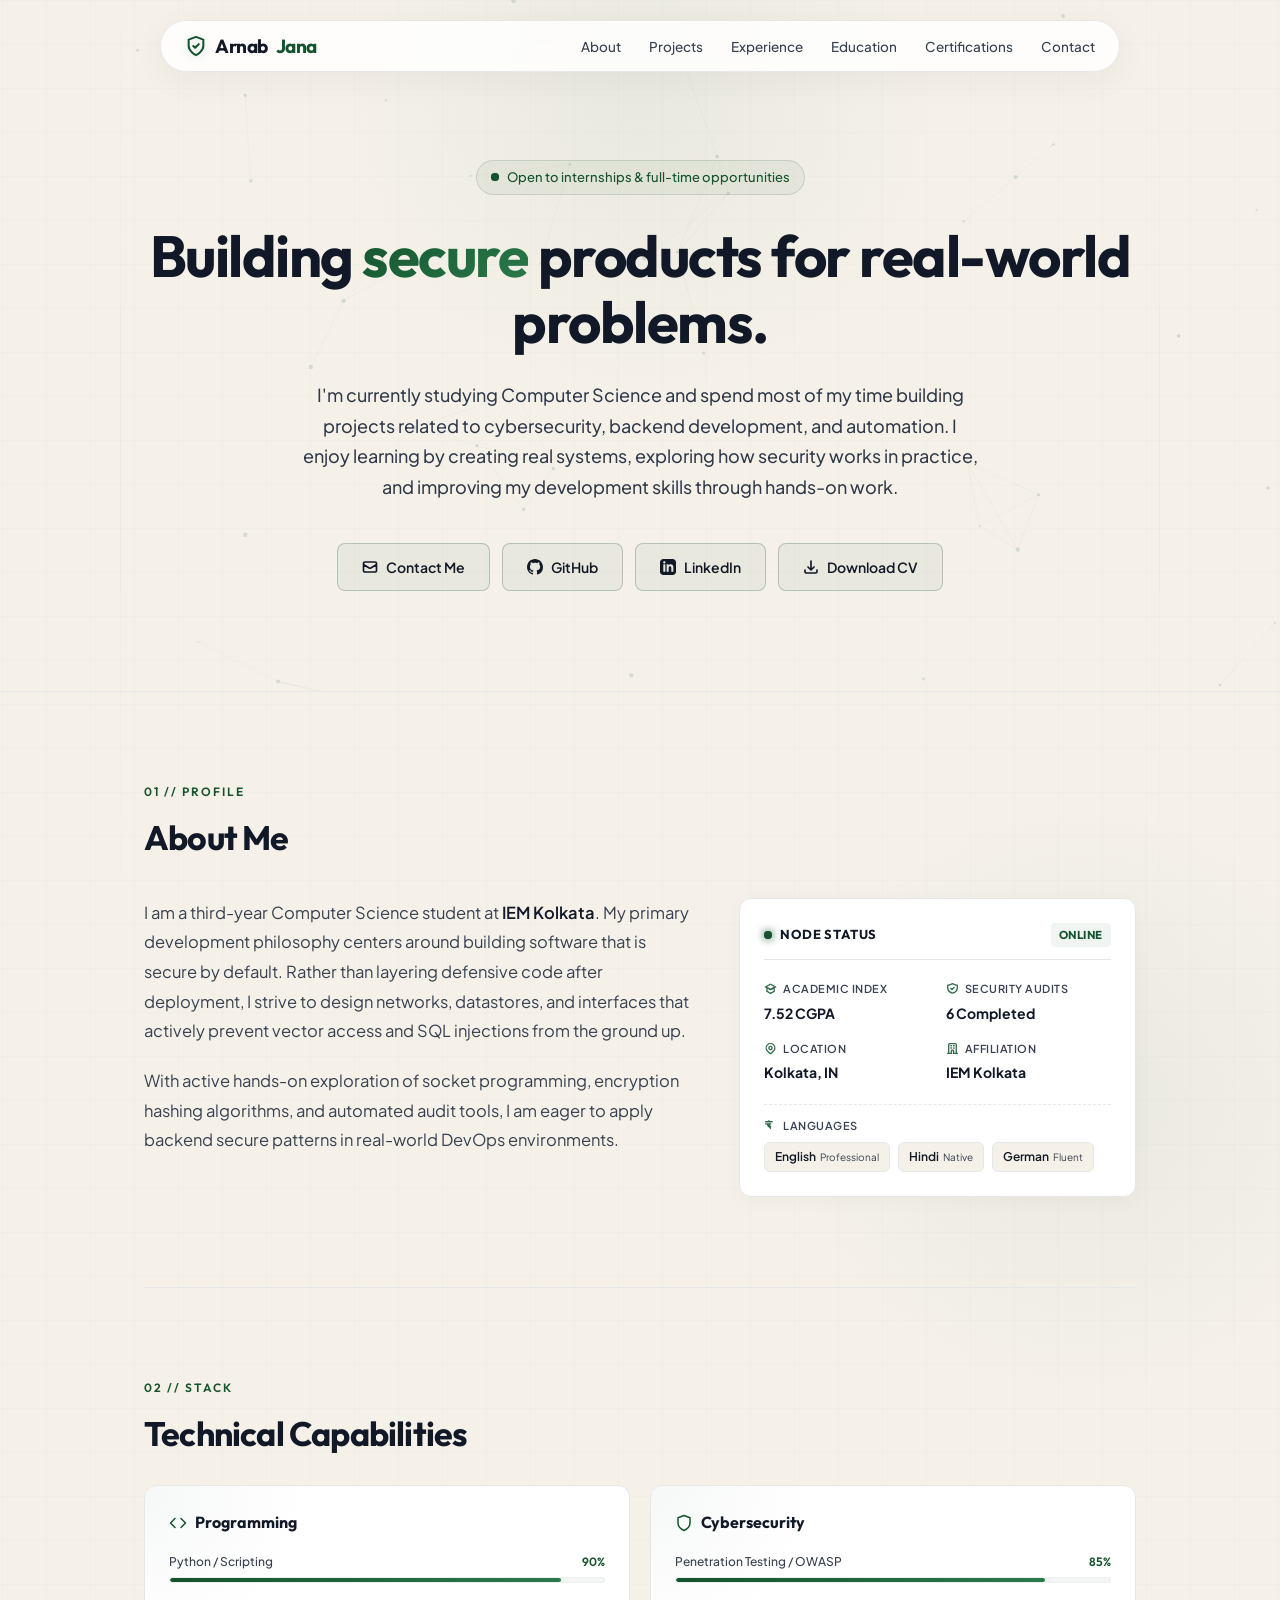
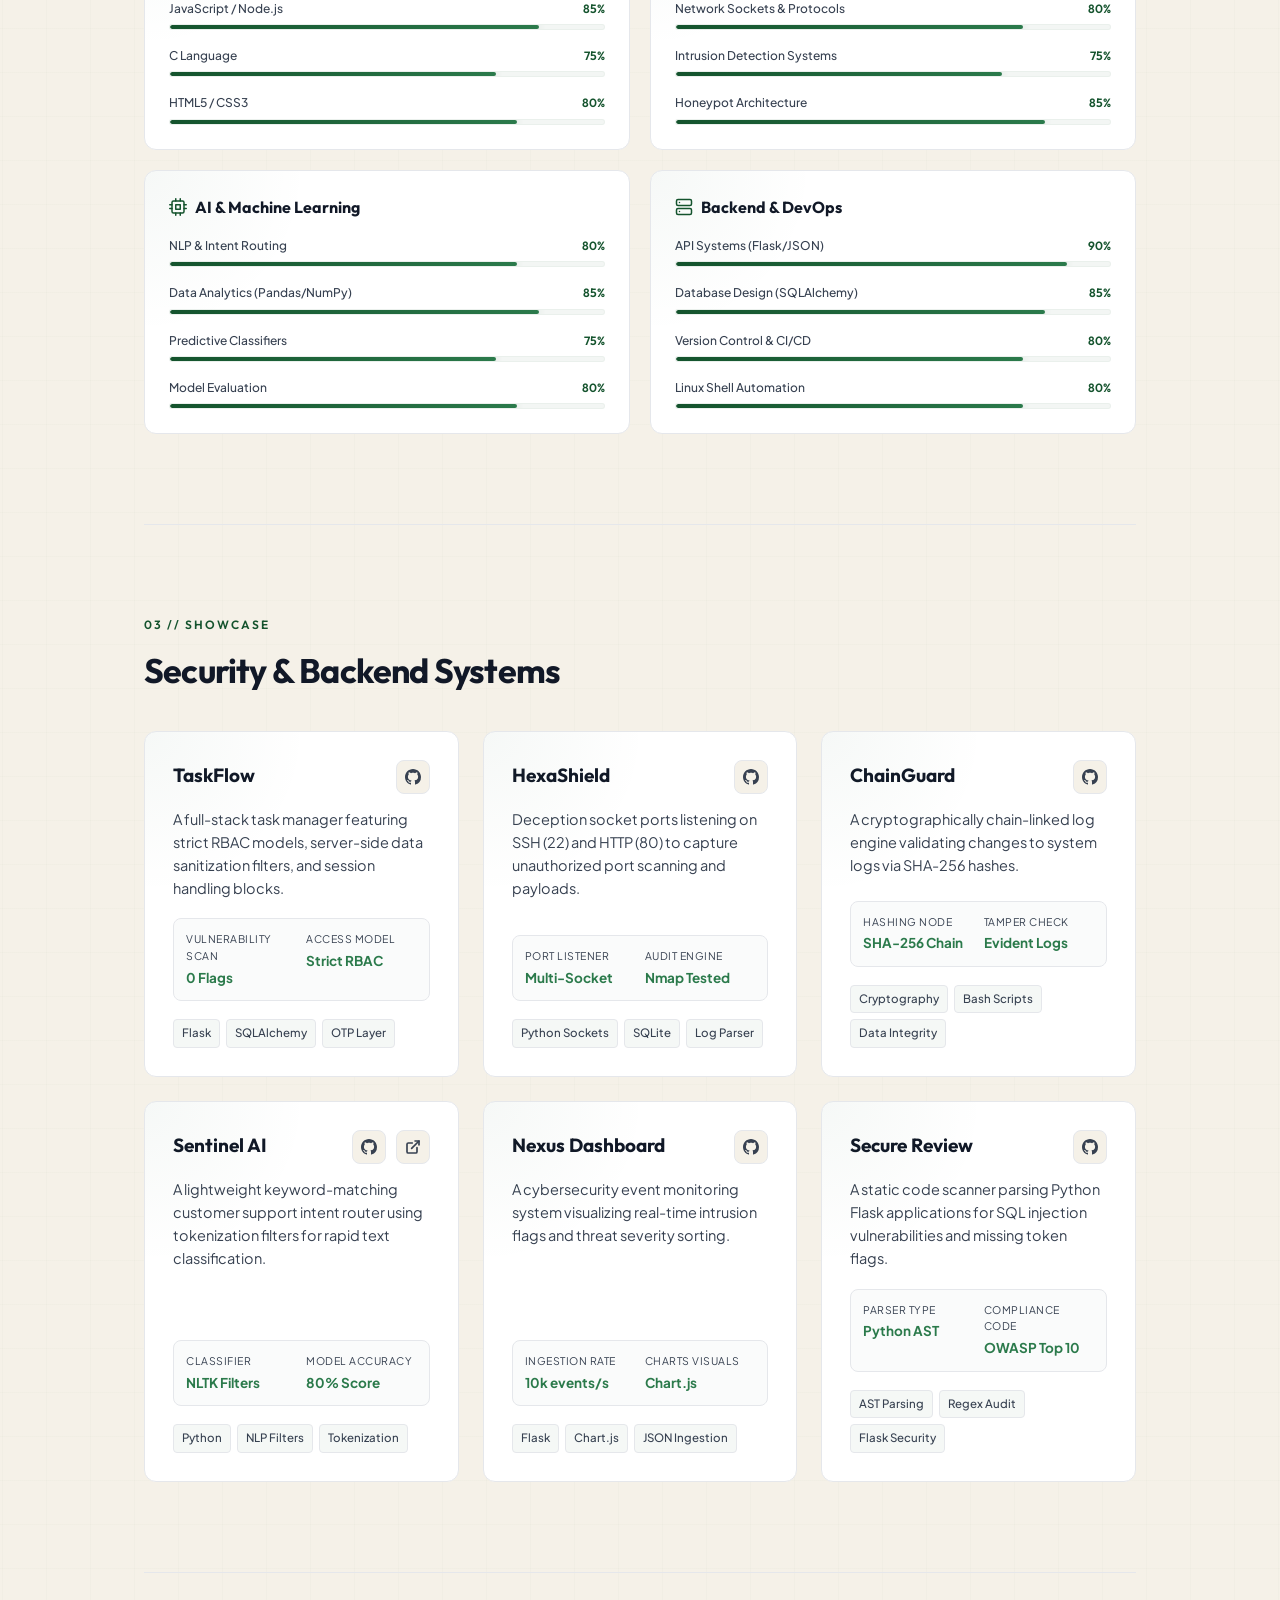
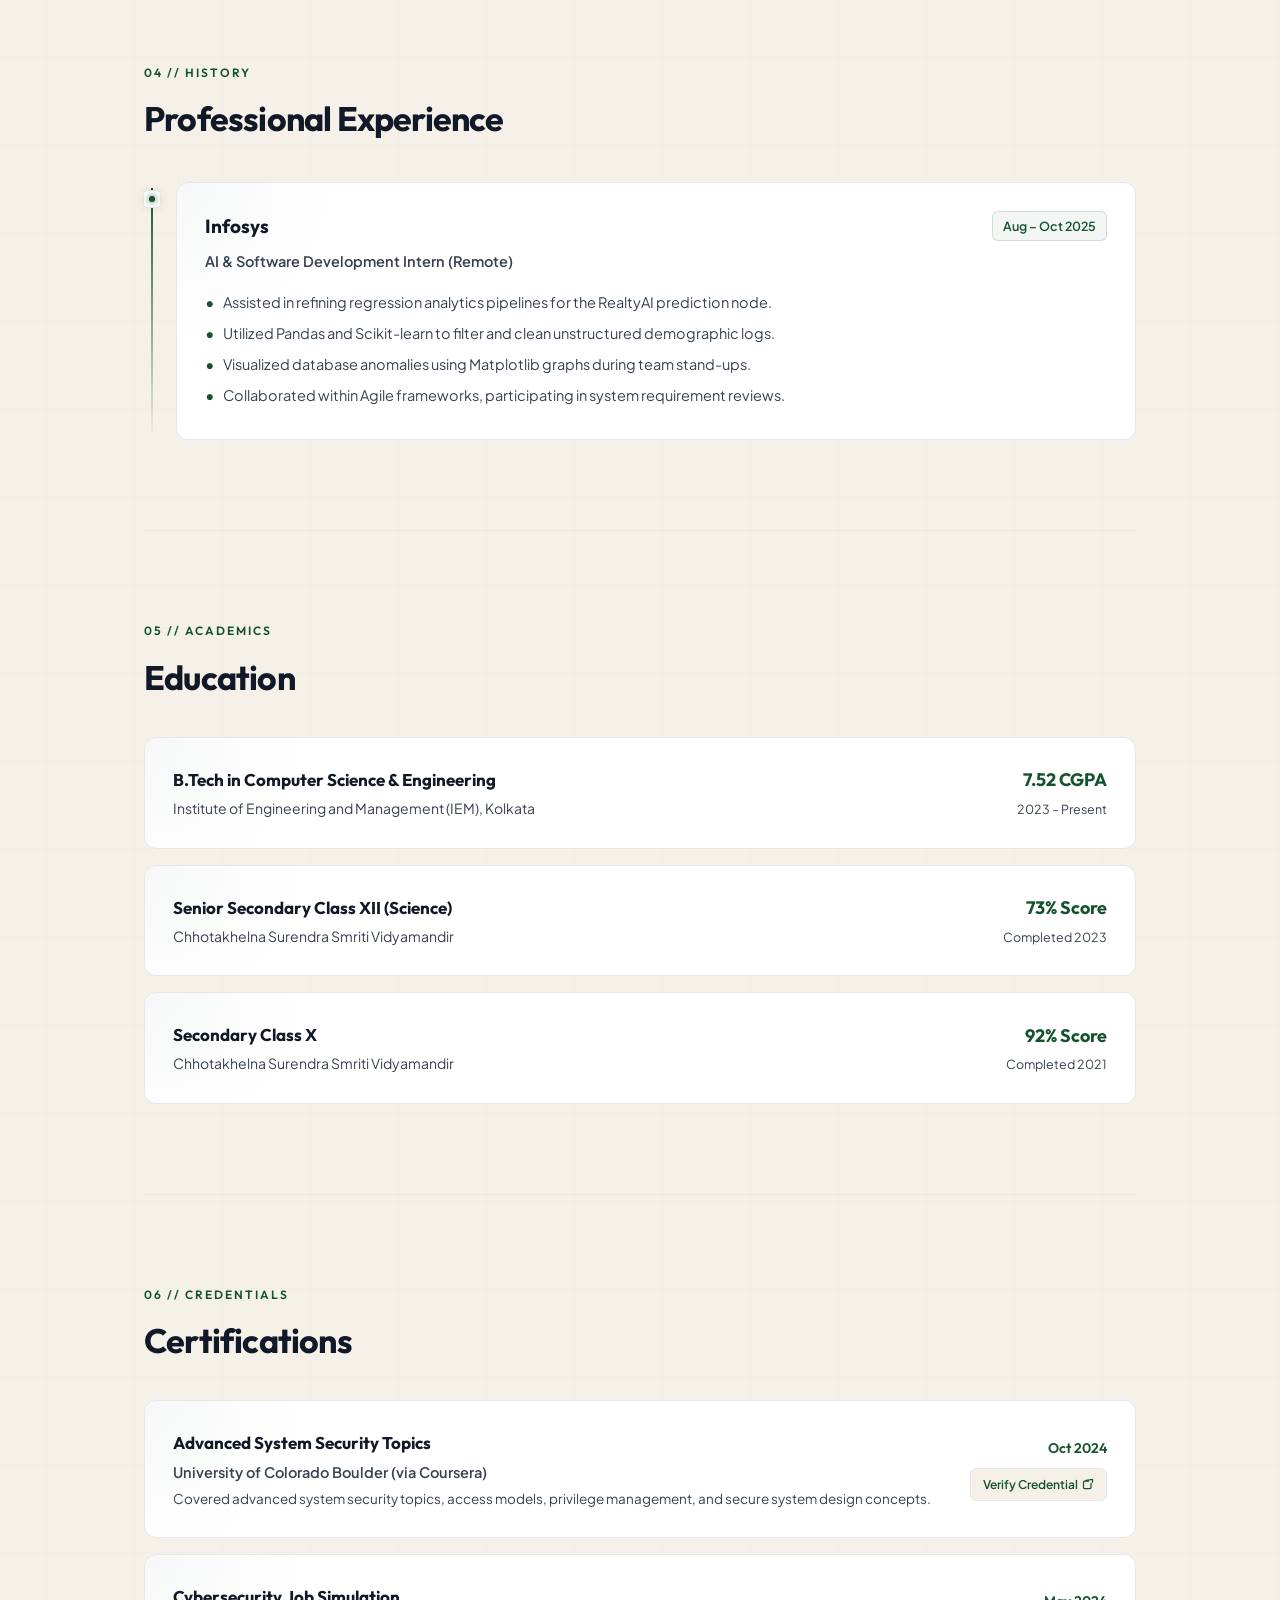
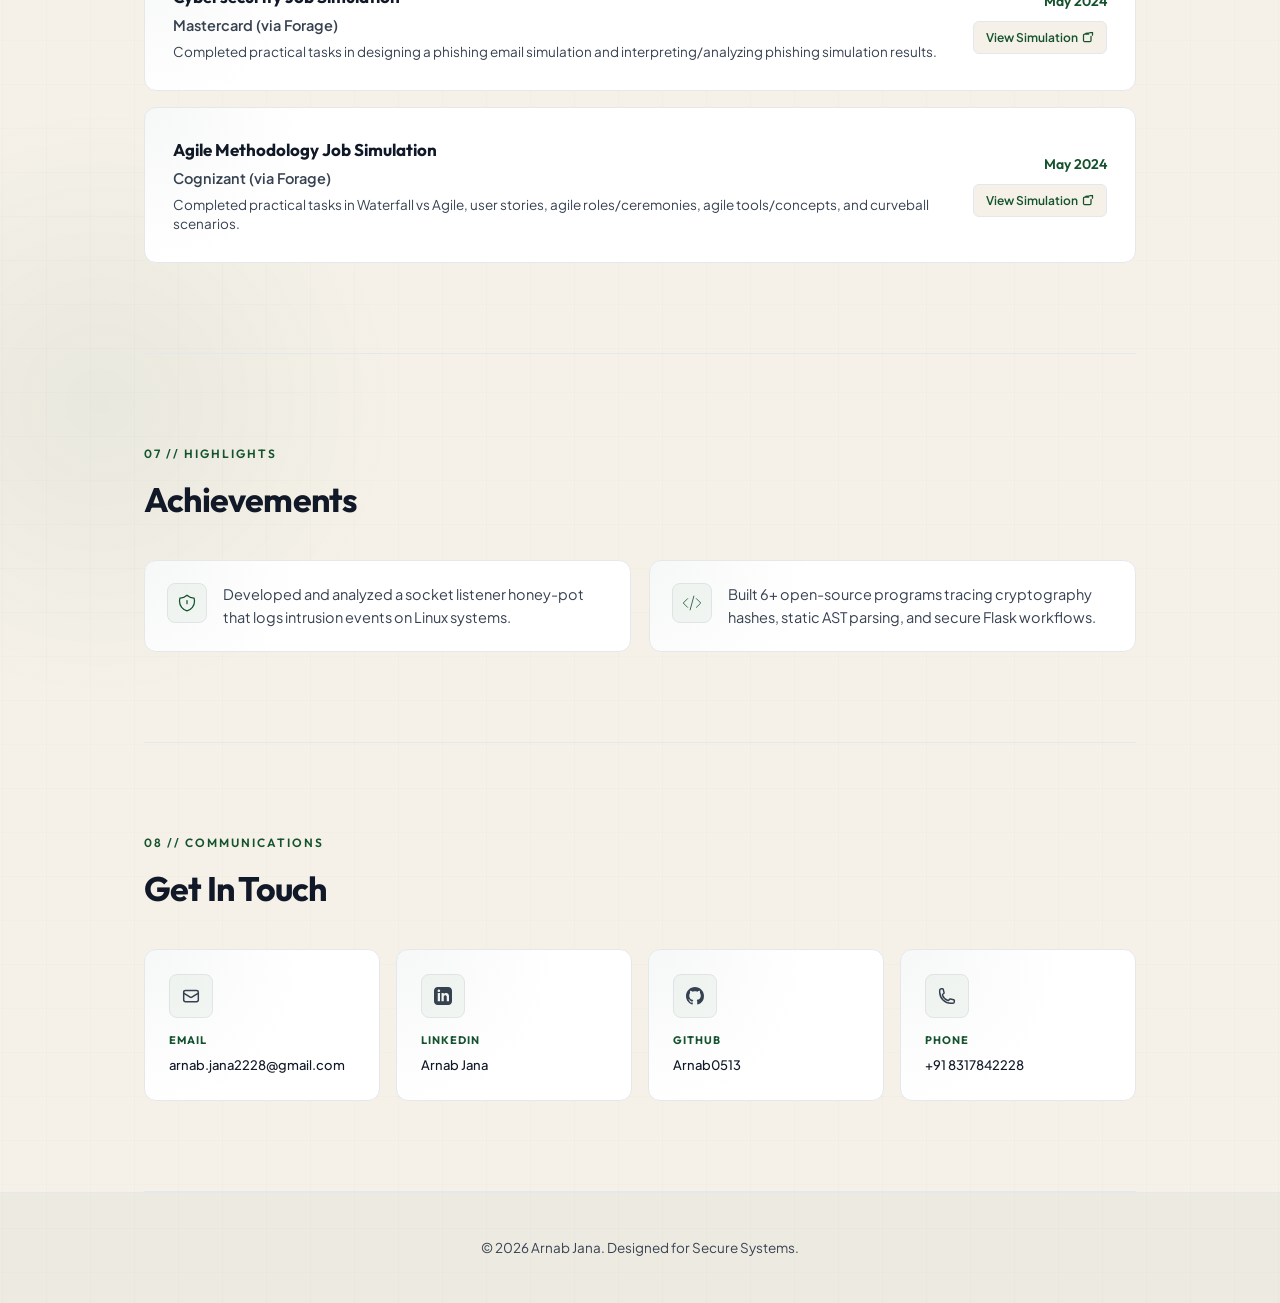
==== commit a14cb4e3: "Update hero heading and description to be more authentic and personal" ====
--- a/index.html
+++ b/index.html
@@ -1224,10 +1224,10 @@
         <div class="status-dot"></div>
         Open to internships & full-time opportunities
       </div>
-      <h1>Building <span class="gradient-text">secure</span>, resilient architectures.</h1>
+      <h1>Building <span class="gradient-text">secure</span> products for real-world problems.</h1>
       
       <p class="hero-desc">
-        Computer Science student specializing in Cybersecurity, Blockchain, and IoT. I engineer robust backend APIs, secure decentralized nodes, and automated threat logging systems.
+        I'm currently studying Computer Science and spend most of my time building projects related to cybersecurity, backend development, and automation. I enjoy learning by creating real systems, exploring how security works in practice, and improving my development skills through hands-on work.
       </p>
 
       <!-- Aligned Call To Action Button Row -->
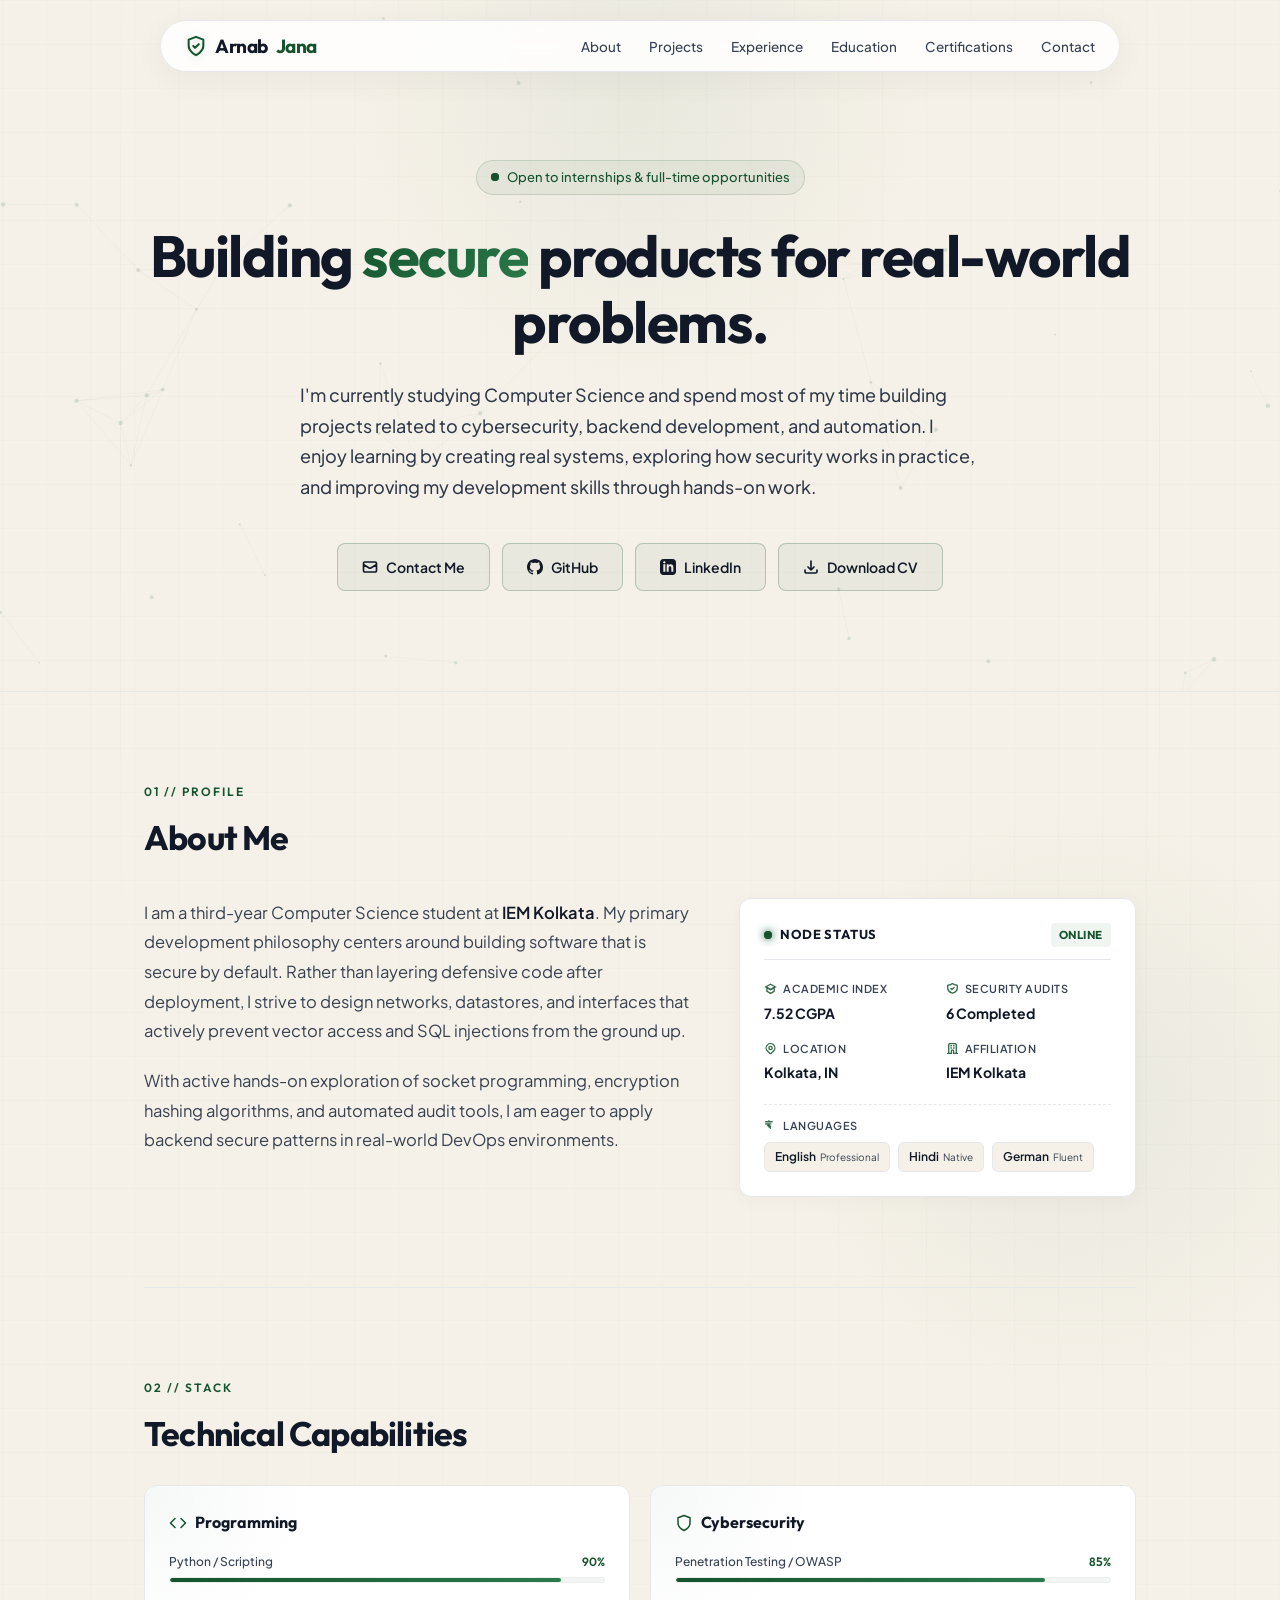
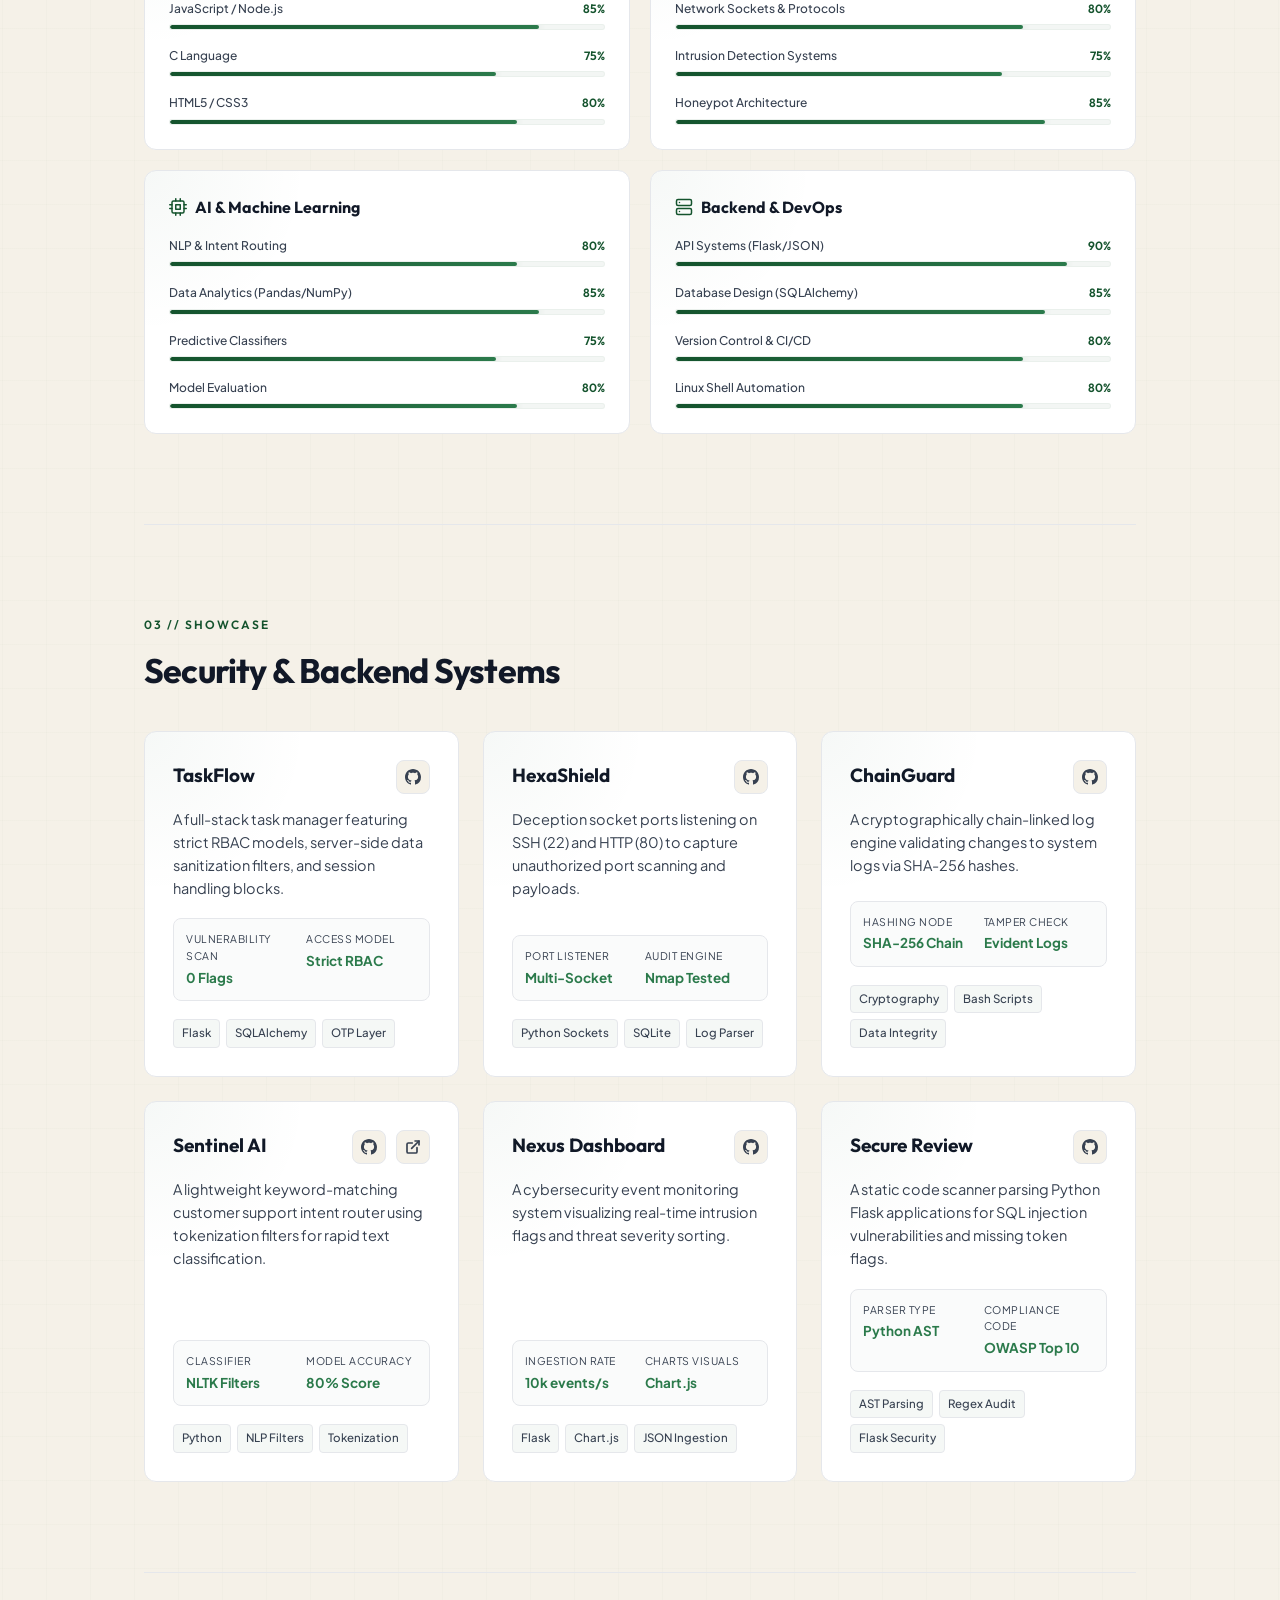
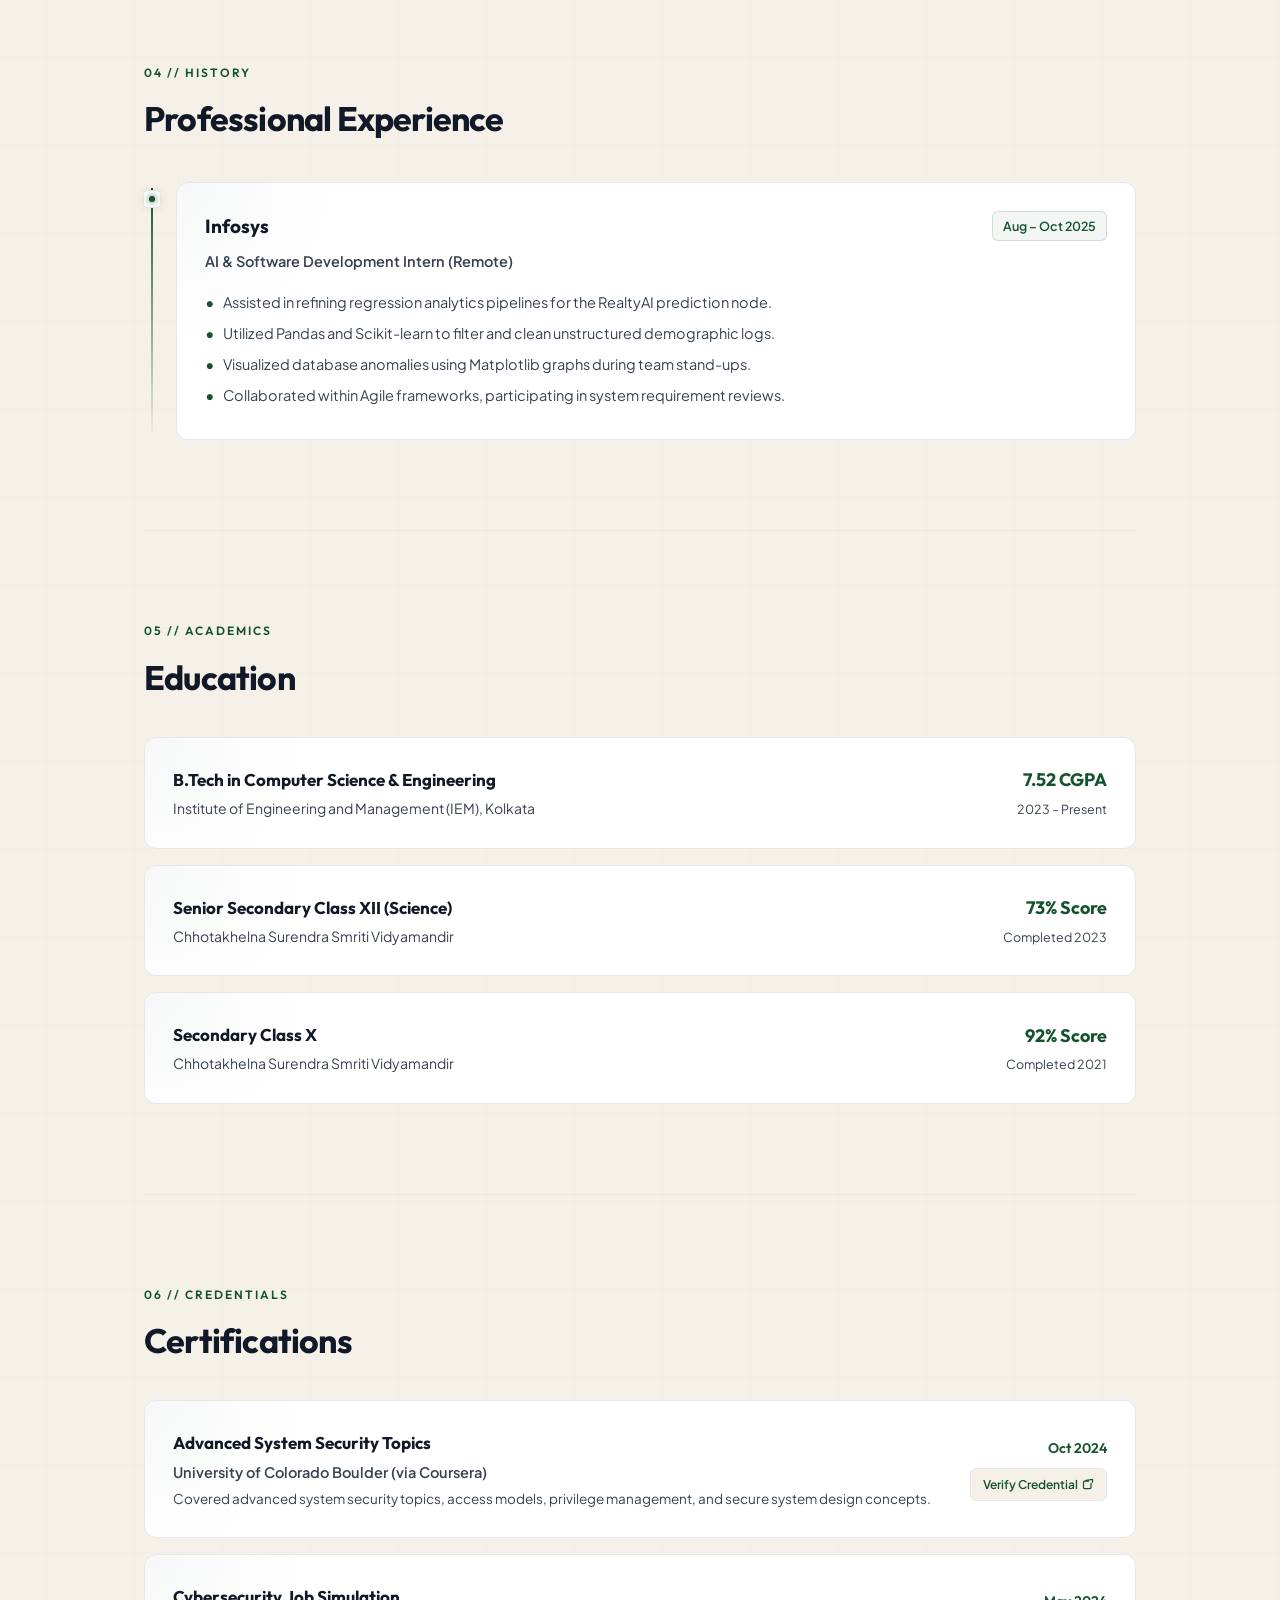
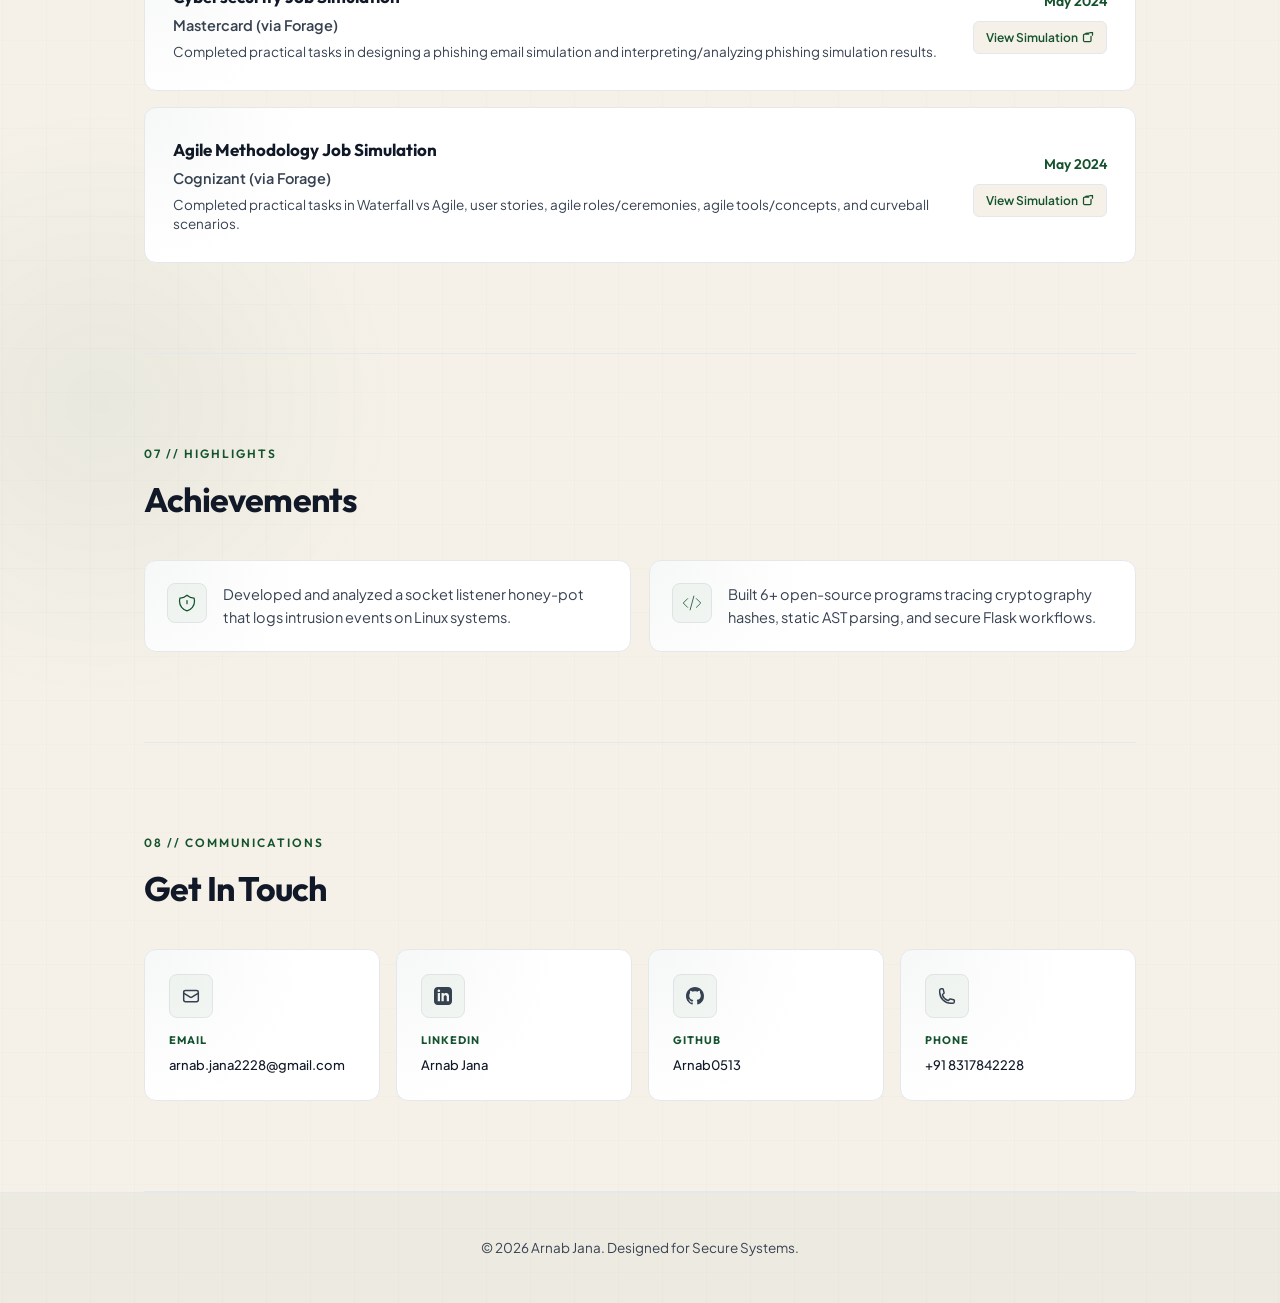
==== commit 420c9fa4: "Left-align hero description for clean paragraph readability" ====
--- a/index.html
+++ b/index.html
@@ -285,6 +285,7 @@
       margin: 0 auto 40px;
       font-weight: 450; /* Slightly bolder for better legibility */
       line-height: 1.7;
+      text-align: left;
     }
 
     /* Standardized Call To Action Row */
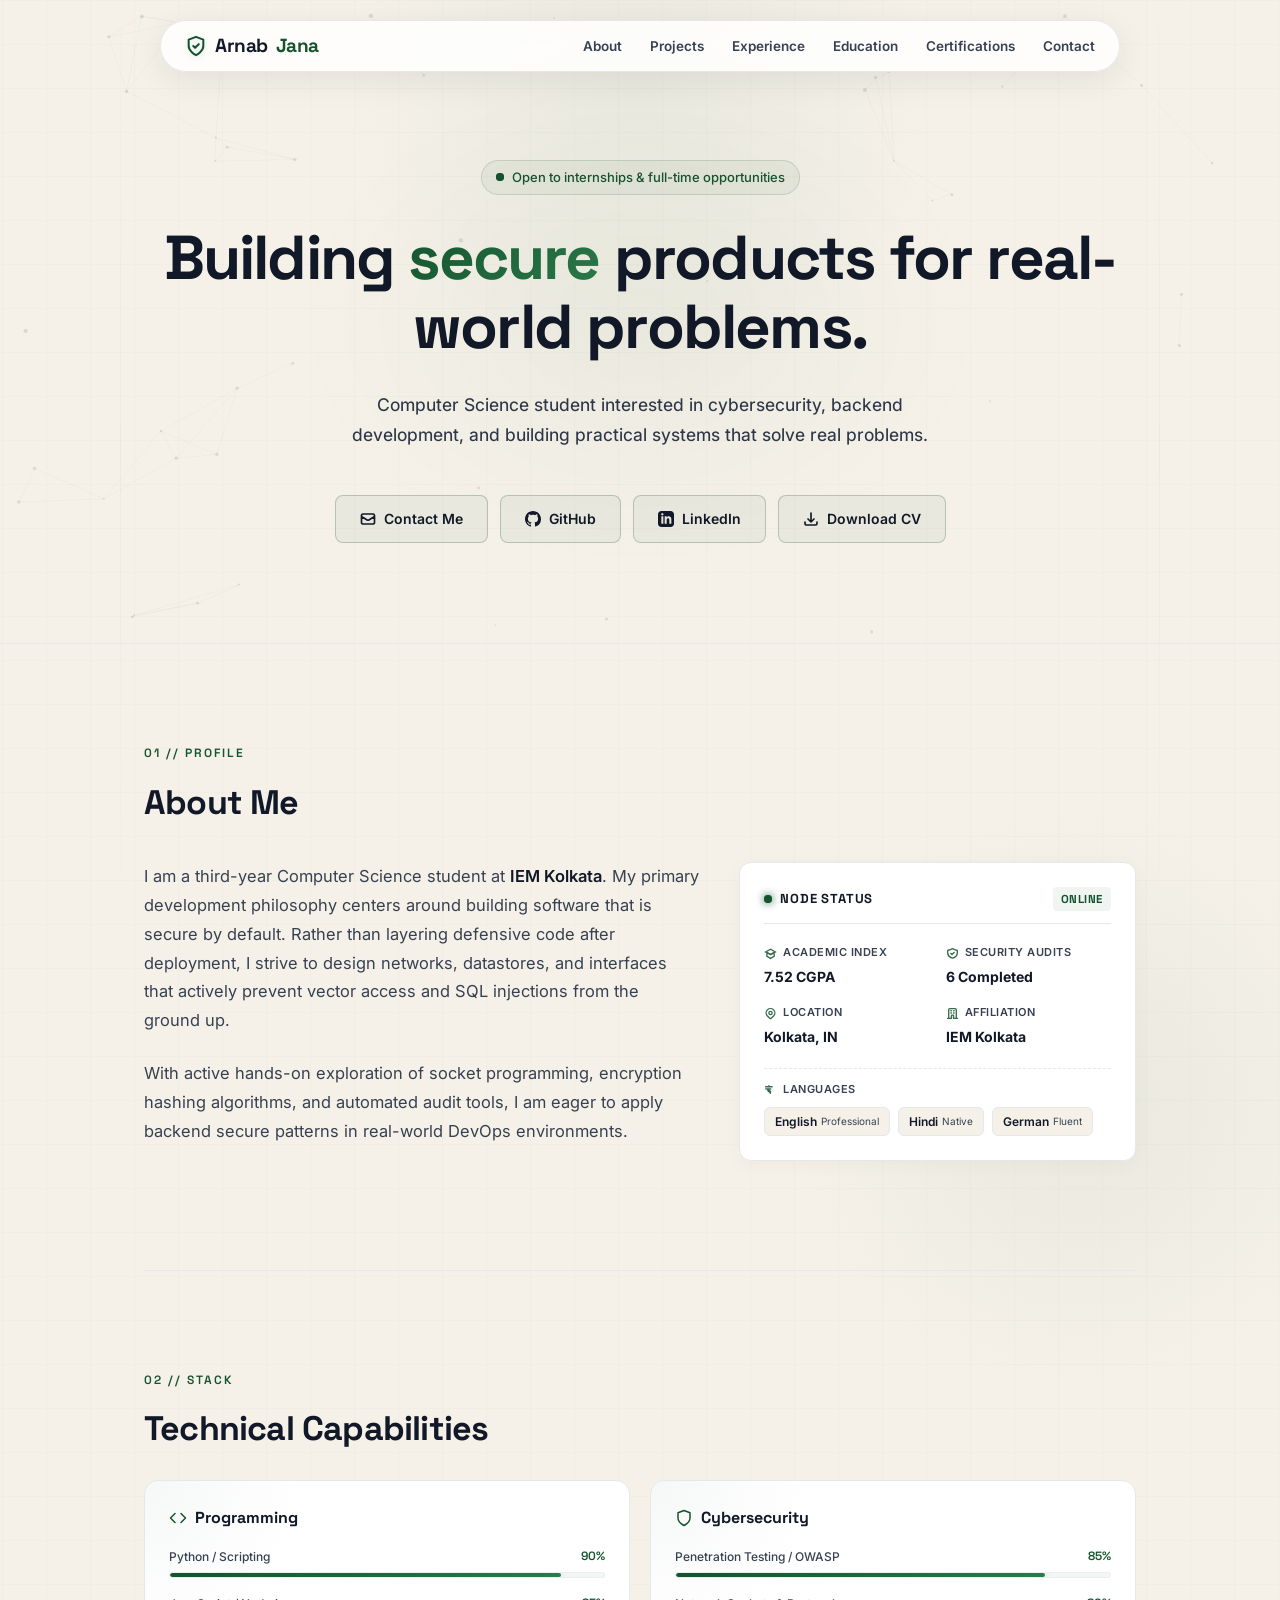
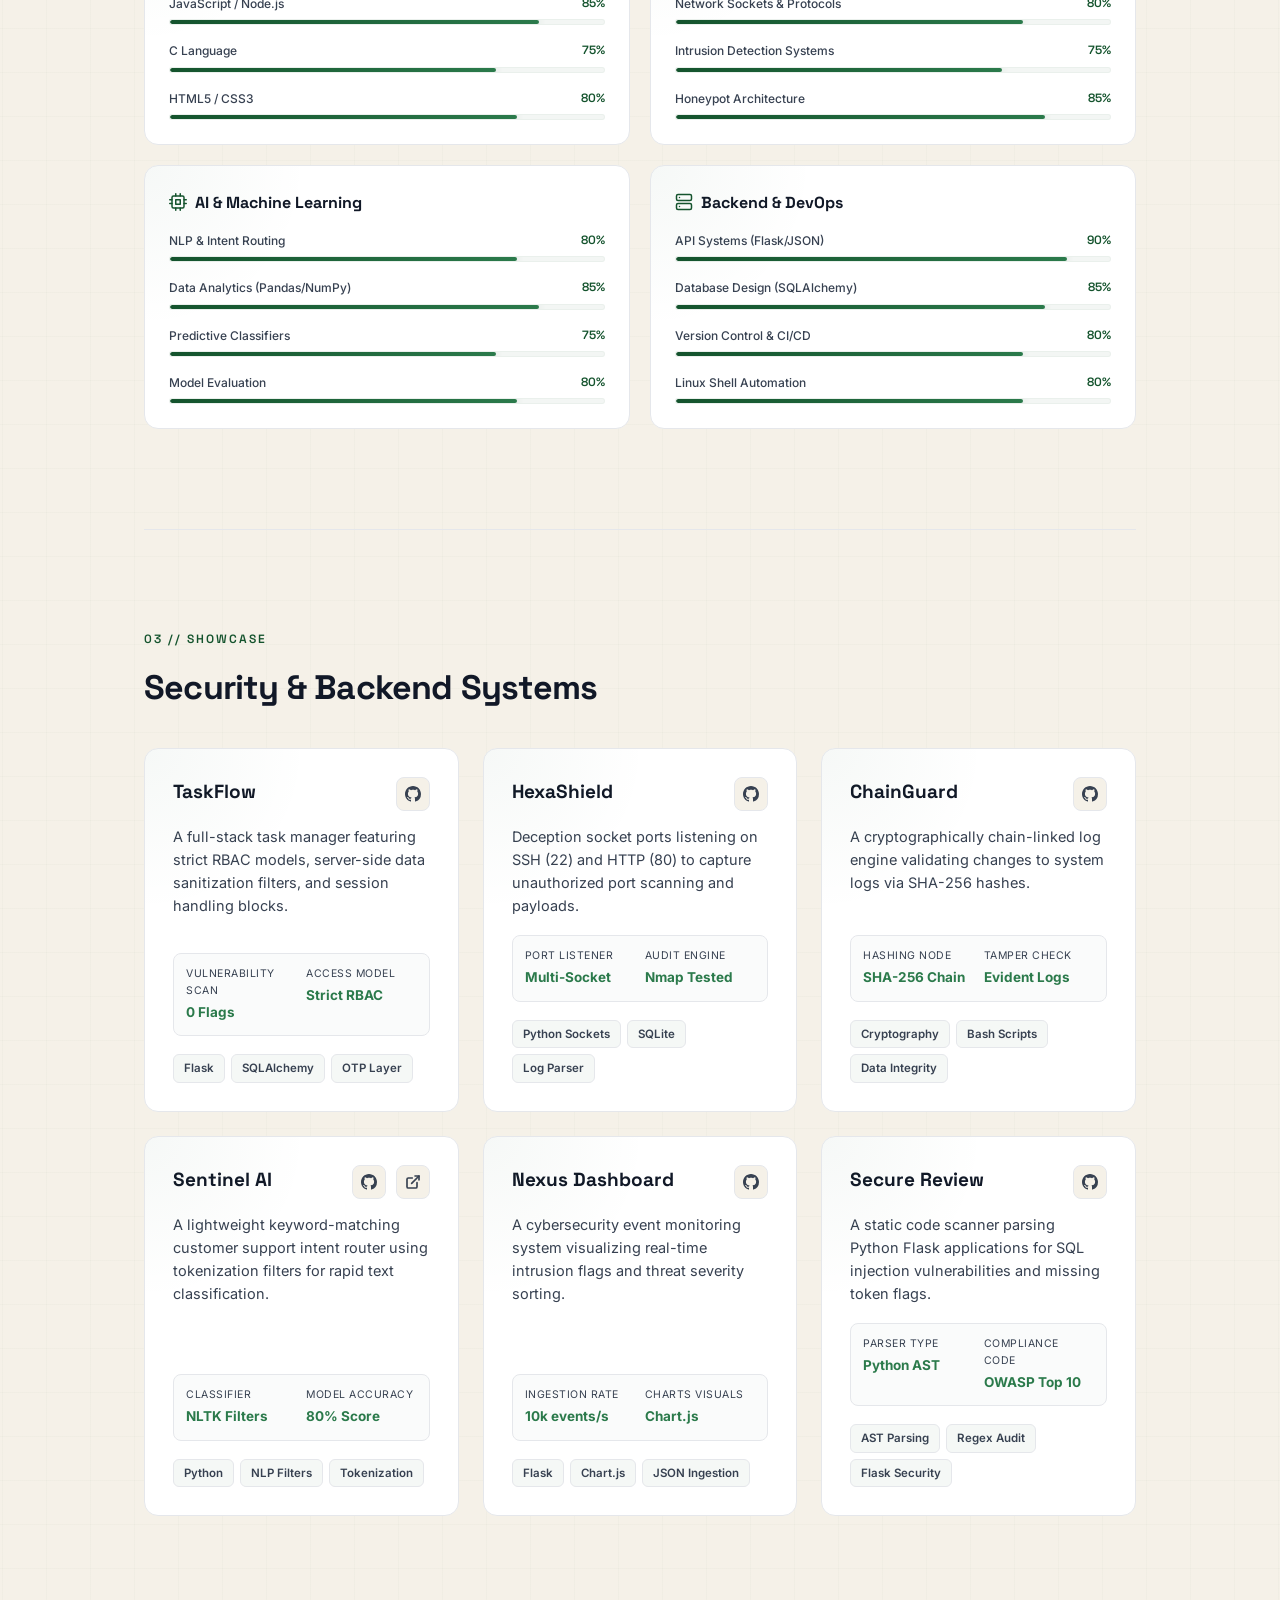
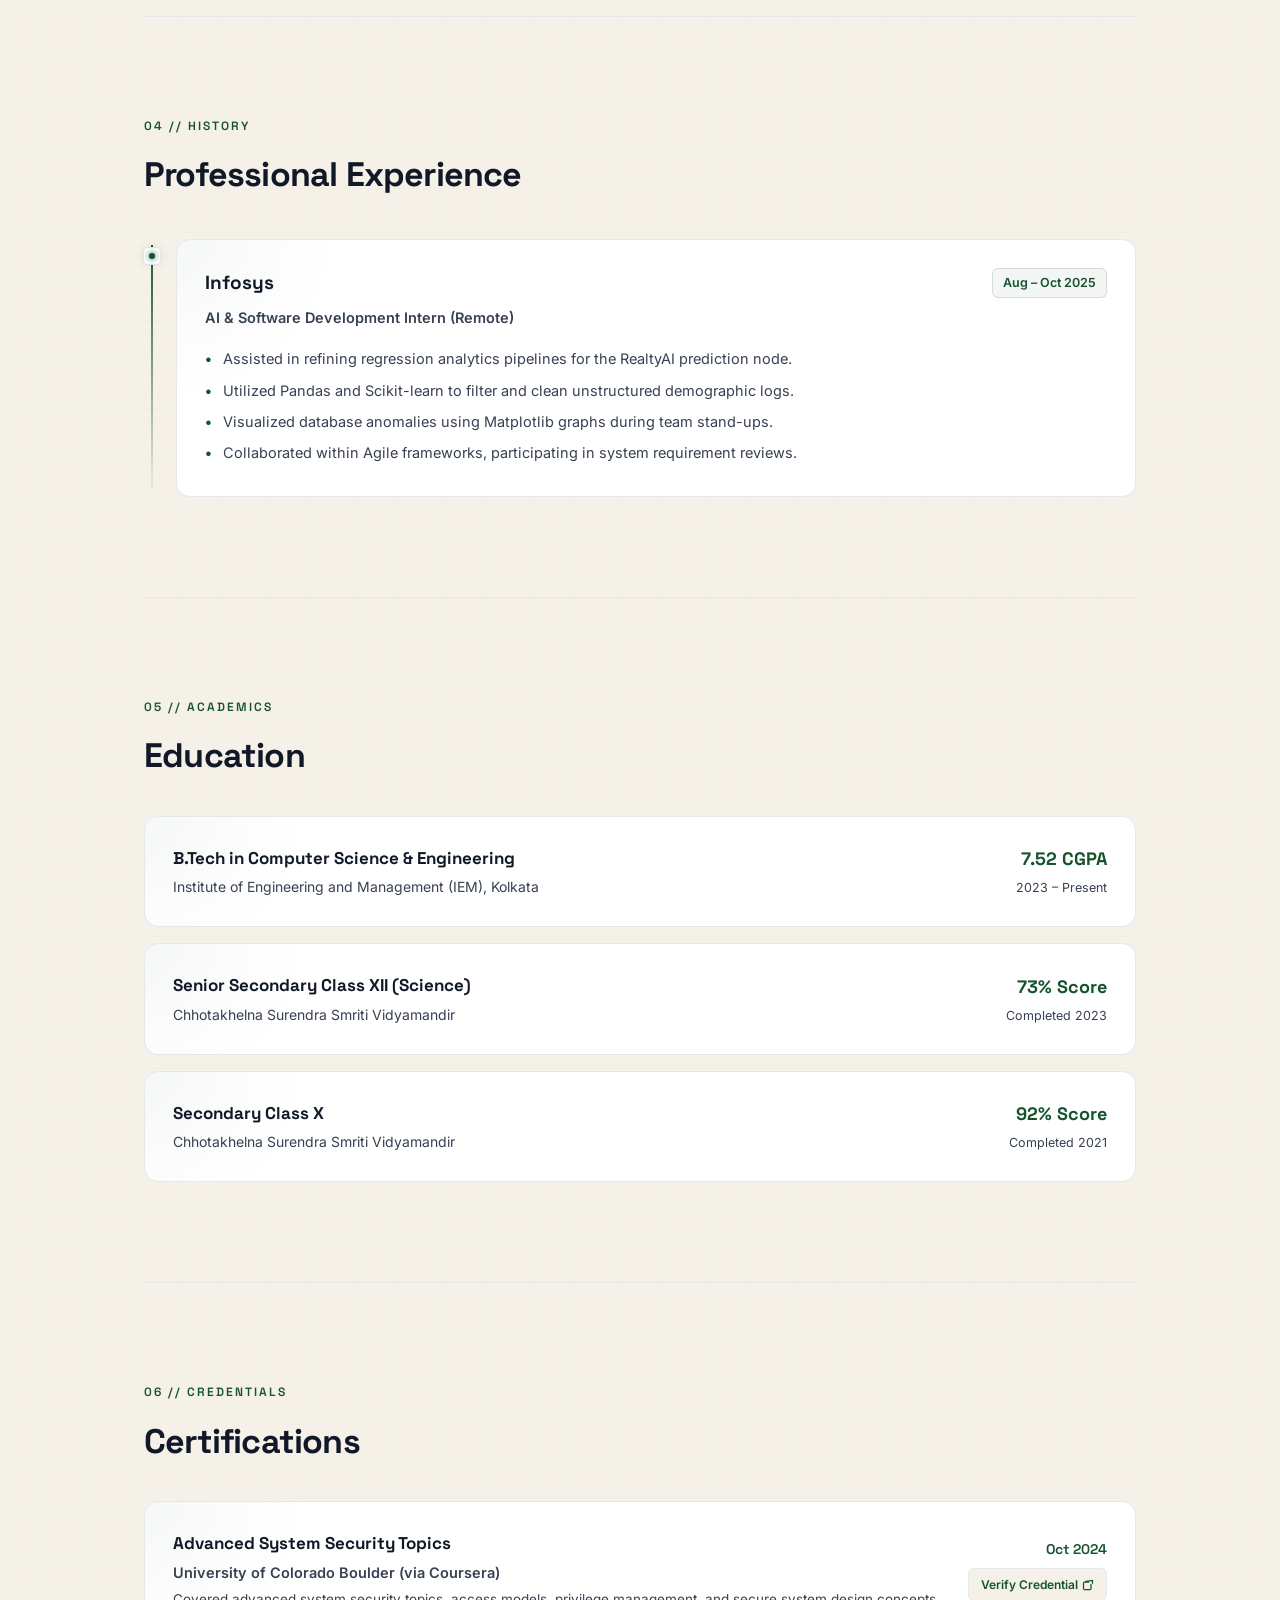
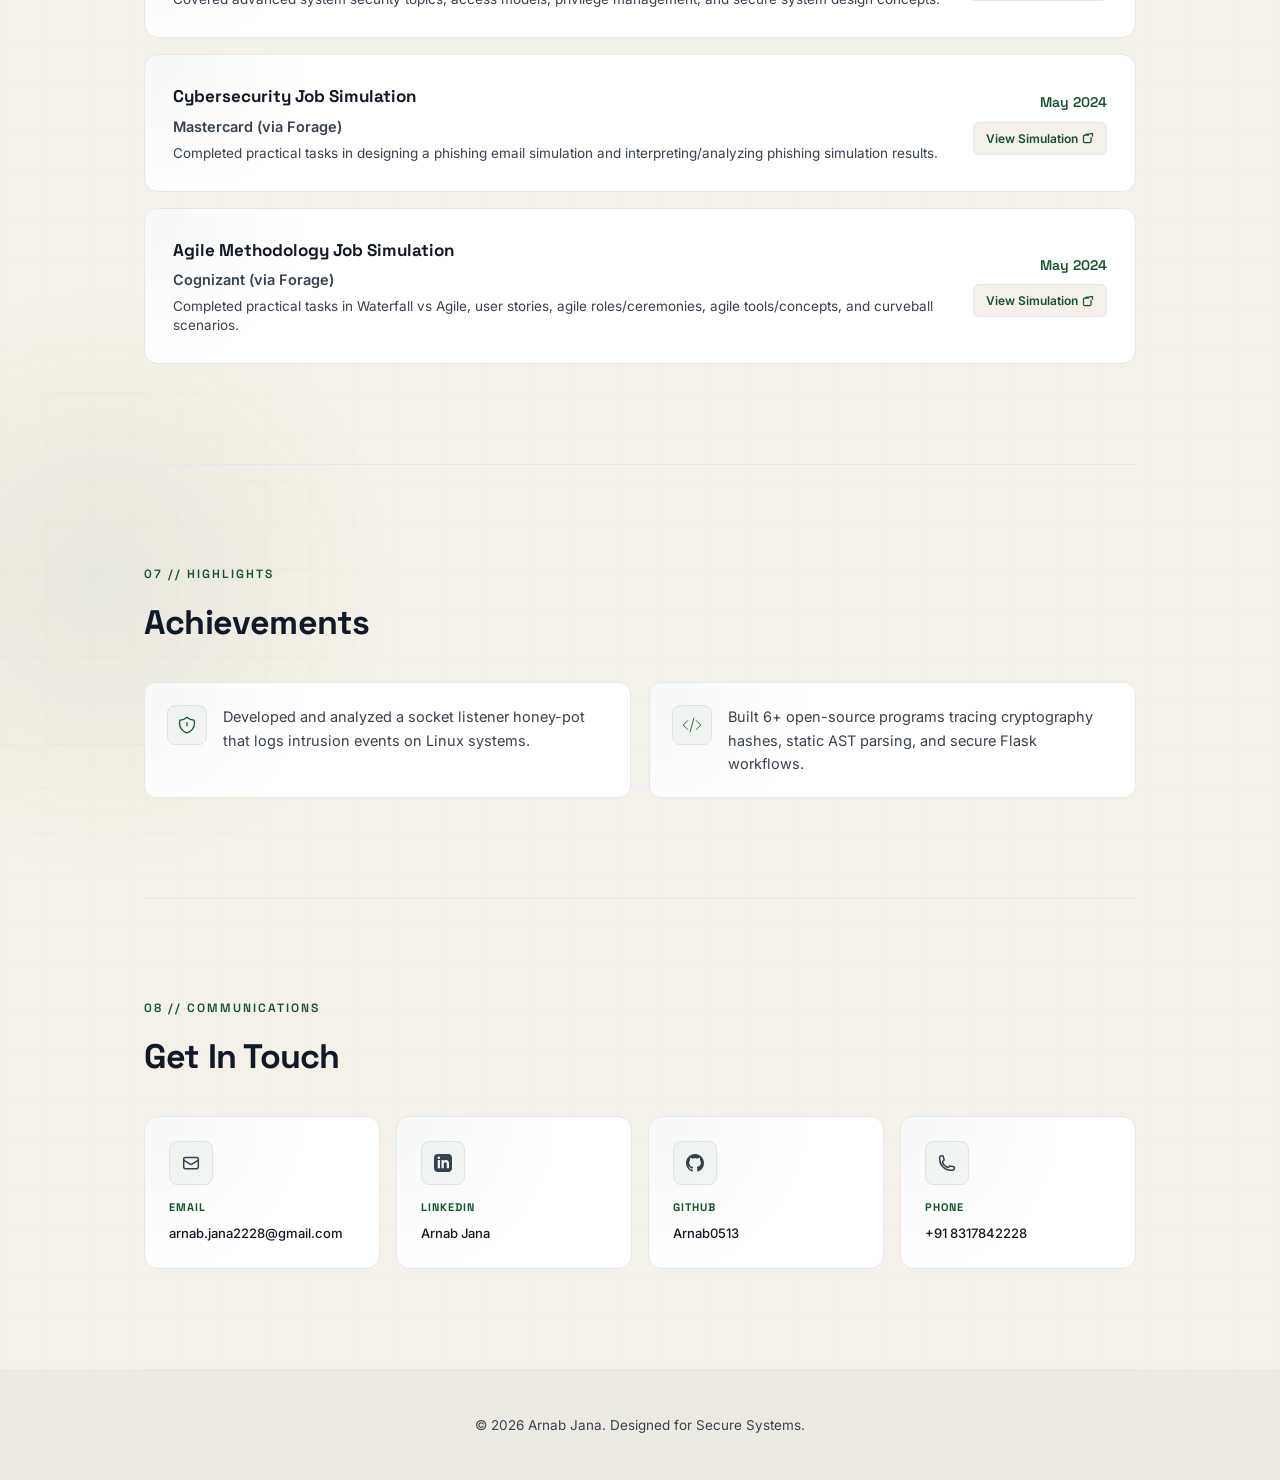
==== commit 2eabcee8: "Refine portfolio UI: update typography to Space Grotesk + Inter, improve spacing, polish navbar/card" ====
--- a/index.html
+++ b/index.html
@@ -8,7 +8,7 @@
   <!-- Premium Fonts -->
   <link rel="preconnect" href="https://fonts.googleapis.com">
   <link rel="preconnect" href="https://fonts.gstatic.com" crossorigin>
-  <link href="https://fonts.googleapis.com/css2?family=Plus+Jakarta+Sans:wght@300;400;500;600;700;800&family=Outfit:wght@300;400;500;600;700;800&display=swap" rel="stylesheet">
+  <link href="https://fonts.googleapis.com/css2?family=Space+Grotesk:wght@300;400;500;600;700&family=Inter:wght@300;400;500;600;700;800&display=swap" rel="stylesheet">
   
   <style>
     /* CSS Variables & Core Theme */
@@ -19,13 +19,13 @@
       --primary: #1F2937;
       --accent: #14532D; /* Forest Green Accent */
       --accent-secondary: #2B7A4B; /* Elegant Green Highlight */
-      --accent-glow: rgba(20, 83, 45, 0.05);
+      --accent-glow: rgba(20, 83, 45, 0.08);
       --text: #111827;
-      --text-muted: #374151; /* Dark charcoal color to make all secondary/body content clearly visible on cream background */
+      --text-muted: #374151;
       --border: #E5E7EB;
       --border-hover: rgba(20, 83, 45, 0.35);
-      --font-heading: 'Outfit', system-ui, -apple-system, sans-serif;
-      --font-body: 'Plus Jakarta Sans', system-ui, -apple-system, sans-serif;
+      --font-heading: 'Space Grotesk', system-ui, -apple-system, sans-serif;
+      --font-body: 'Inter', system-ui, -apple-system, sans-serif;
     }
 
     * {
@@ -39,8 +39,8 @@
       background-color: var(--bg);
       /* Cyber Grid Background Pattern */
       background-image: 
-        linear-gradient(rgba(20, 83, 45, 0.015) 1px, transparent 1px),
-        linear-gradient(90deg, rgba(20, 83, 45, 0.015) 1px, transparent 1px);
+        linear-gradient(rgba(20, 83, 45, 0.02) 1px, transparent 1px),
+        linear-gradient(90deg, rgba(20, 83, 45, 0.02) 1px, transparent 1px);
       background-size: 44px 44px;
       background-position: center top;
       color: var(--text);
@@ -131,7 +131,7 @@
       border-radius: 100px;
       z-index: 1000;
       padding: 10px 24px;
-      box-shadow: 0 8px 32px rgba(31, 41, 55, 0.05);
+      box-shadow: 0 8px 32px rgba(31, 41, 55, 0.08);
       transition: all 0.3s cubic-bezier(0.4, 0, 0.2, 1);
     }
 
@@ -173,7 +173,7 @@
     .nav-links a {
       color: var(--text-muted);
       font-size: 13.5px;
-      font-weight: 500;
+      font-weight: 600;
       text-decoration: none;
       transition: color 0.2s ease;
       position: relative;
@@ -264,11 +264,11 @@
 
     h1 {
       font-family: var(--font-heading);
-      font-size: 58px;
+      font-size: 62px;
       font-weight: 700;
-      line-height: 1.15;
-      letter-spacing: -1.5px;
-      margin-bottom: 24px;
+      line-height: 1.12;
+      letter-spacing: -1.8px;
+      margin-bottom: 28px;
       color: var(--text);
     }
 
@@ -279,13 +279,27 @@
     }
 
     .hero-desc {
-      font-size: 18px;
-      color: #2D3748; /* Dark slate color to ensure high visibility and contrast on cream background */
-      max-width: 680px;
-      margin: 0 auto 40px;
-      font-weight: 450; /* Slightly bolder for better legibility */
-      line-height: 1.7;
-      text-align: left;
+      font-size: 17.5px;
+      color: #2D3748;
+      max-width: 620px;
+      margin: 0 auto 44px;
+      font-weight: 450;
+      line-height: 1.75;
+      text-align: center;
+    }
+
+    /* Soft radial glow behind hero content */
+    .hero::after {
+      content: '';
+      position: absolute;
+      top: 50%;
+      left: 50%;
+      transform: translate(-50%, -50%);
+      width: 700px;
+      height: 500px;
+      background: radial-gradient(ellipse, rgba(20, 83, 45, 0.04) 0%, transparent 70%);
+      pointer-events: none;
+      z-index: -1;
     }
 
     /* Standardized Call To Action Row */
@@ -324,7 +338,7 @@
 
     /* SECTION LAYOUTS */
     section {
-      padding: 90px 0;
+      padding: 100px 0;
       border-bottom: 1px solid var(--border);
       position: relative;
     }
@@ -340,7 +354,7 @@
       letter-spacing: 2px;
       text-transform: uppercase;
       color: var(--accent);
-      margin-bottom: 10px;
+      margin-bottom: 12px;
       display: block;
     }
 
@@ -350,23 +364,24 @@
       font-weight: 700;
       letter-spacing: -0.8px;
       color: var(--text);
+      margin-bottom: 8px;
     }
 
     /* CLASSIC GLASSMOPRHISM CARD WITH MOUSE HOVER GLOW */
     .glass-card {
       background: var(--surface);
       border: 1px solid var(--border);
-      border-radius: 12px;
+      border-radius: 14px;
       padding: 28px;
       position: relative;
       overflow: hidden;
-      transition: all 0.3s cubic-bezier(0.4, 0, 0.2, 1);
+      transition: border-color 0.3s ease, transform 0.3s ease, box-shadow 0.35s ease;
     }
 
     .glass-card:hover {
       border-color: var(--border-hover);
-      transform: translateY(-3px);
-      box-shadow: 0 10px 30px rgba(31, 41, 55, 0.05);
+      transform: translateY(-2px);
+      box-shadow: 0 8px 24px rgba(20, 83, 45, 0.06);
     }
 
     /* Card Radial Glow Effect Tracked via JS */
@@ -397,11 +412,11 @@
     .about-bio {
       font-size: 16.5px;
       color: var(--text-muted);
-      line-height: 1.8;
+      line-height: 1.75;
     }
 
     .about-bio p {
-      margin-bottom: 20px;
+      margin-bottom: 24px;
     }
 
     .about-bio strong {
@@ -599,11 +614,12 @@
     .tag {
       background: rgba(20, 83, 45, 0.03);
       border: 1px solid var(--border);
-      border-radius: 6px;
+      border-radius: 8px;
       padding: 6px 12px;
       font-size: 13px;
+      font-weight: 600;
       color: var(--text-muted);
-      transition: all 0.2s ease;
+      transition: border-color 0.25s ease, color 0.25s ease, background 0.25s ease;
     }
 
     .tag:hover {
@@ -770,11 +786,16 @@
     .proj-tag {
       background: rgba(20, 83, 45, 0.04);
       border: 1px solid var(--border);
-      border-radius: 4px;
-      padding: 4px 8px;
+      border-radius: 6px;
+      padding: 4px 10px;
       font-size: 11.5px;
-      font-weight: 500;
+      font-weight: 600;
       color: var(--text-muted);
+      transition: border-color 0.2s ease;
+    }
+
+    .proj-tag:hover {
+      border-color: rgba(20, 83, 45, 0.25);
     }
 
     /* EXPERIENCE TIMELINE */
@@ -1145,7 +1166,8 @@
     /* RESPONSIVE BREAKPOINTS */
     @media (max-width: 900px) {
       h1 {
-        font-size: 46px;
+        font-size: 50px;
+        letter-spacing: -1.2px;
       }
       .hero {
         padding: 130px 0 80px;
@@ -1158,7 +1180,7 @@
 
     @media (max-width: 640px) {
       h1 {
-        font-size: 34px;
+        font-size: 36px;
         letter-spacing: -0.8px;
       }
       nav {
@@ -1183,6 +1205,29 @@
         text-align: left;
       }
     }
+
+    /* Subtle Fade-In Animation */
+    @keyframes fadeInUp {
+      from {
+        opacity: 0;
+        transform: translateY(20px);
+      }
+      to {
+        opacity: 1;
+        transform: translateY(0);
+      }
+    }
+
+    .fade-section {
+      opacity: 0;
+      transform: translateY(20px);
+      transition: opacity 0.6s ease, transform 0.6s ease;
+    }
+
+    .fade-section.visible {
+      opacity: 1;
+      transform: translateY(0);
+    }
   </style>
 </head>
 <body>
@@ -1228,7 +1273,7 @@
       <h1>Building <span class="gradient-text">secure</span> products for real-world problems.</h1>
       
       <p class="hero-desc">
-        I'm currently studying Computer Science and spend most of my time building projects related to cybersecurity, backend development, and automation. I enjoy learning by creating real systems, exploring how security works in practice, and improving my development skills through hands-on work.
+        Computer Science student interested in cybersecurity, backend development, and building practical systems that solve real problems.
       </p>
 
       <!-- Aligned Call To Action Button Row -->
@@ -1987,6 +2032,21 @@
       requestAnimationFrame(animateNetwork);
     }
     animateNetwork();
+
+    // 3. Subtle Fade-In on Scroll
+    const fadeSections = document.querySelectorAll('section');
+    fadeSections.forEach(s => s.classList.add('fade-section'));
+
+    const fadeObserver = new IntersectionObserver((entries) => {
+      entries.forEach(entry => {
+        if (entry.isIntersecting) {
+          entry.target.classList.add('visible');
+          fadeObserver.unobserve(entry.target);
+        }
+      });
+    }, { threshold: 0.08 });
+
+    fadeSections.forEach(s => fadeObserver.observe(s));
   </script>
 
 </body>
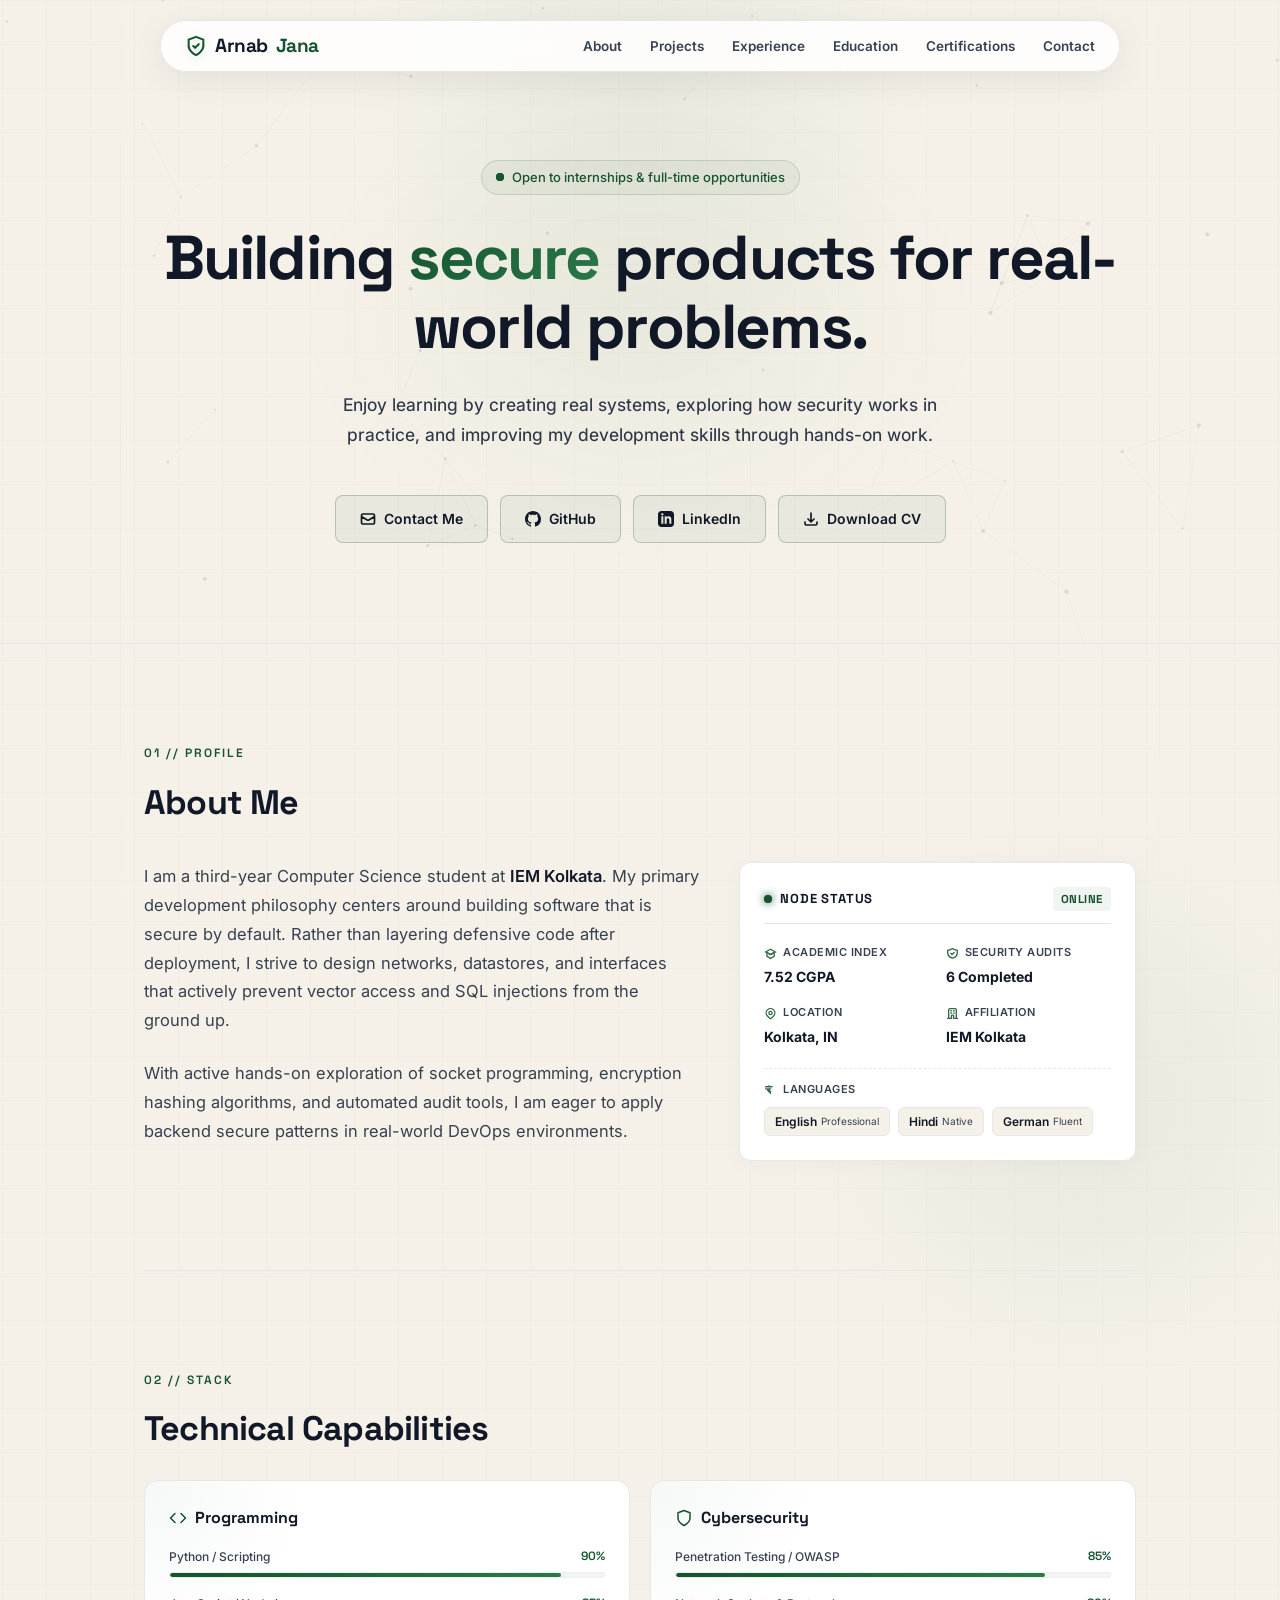
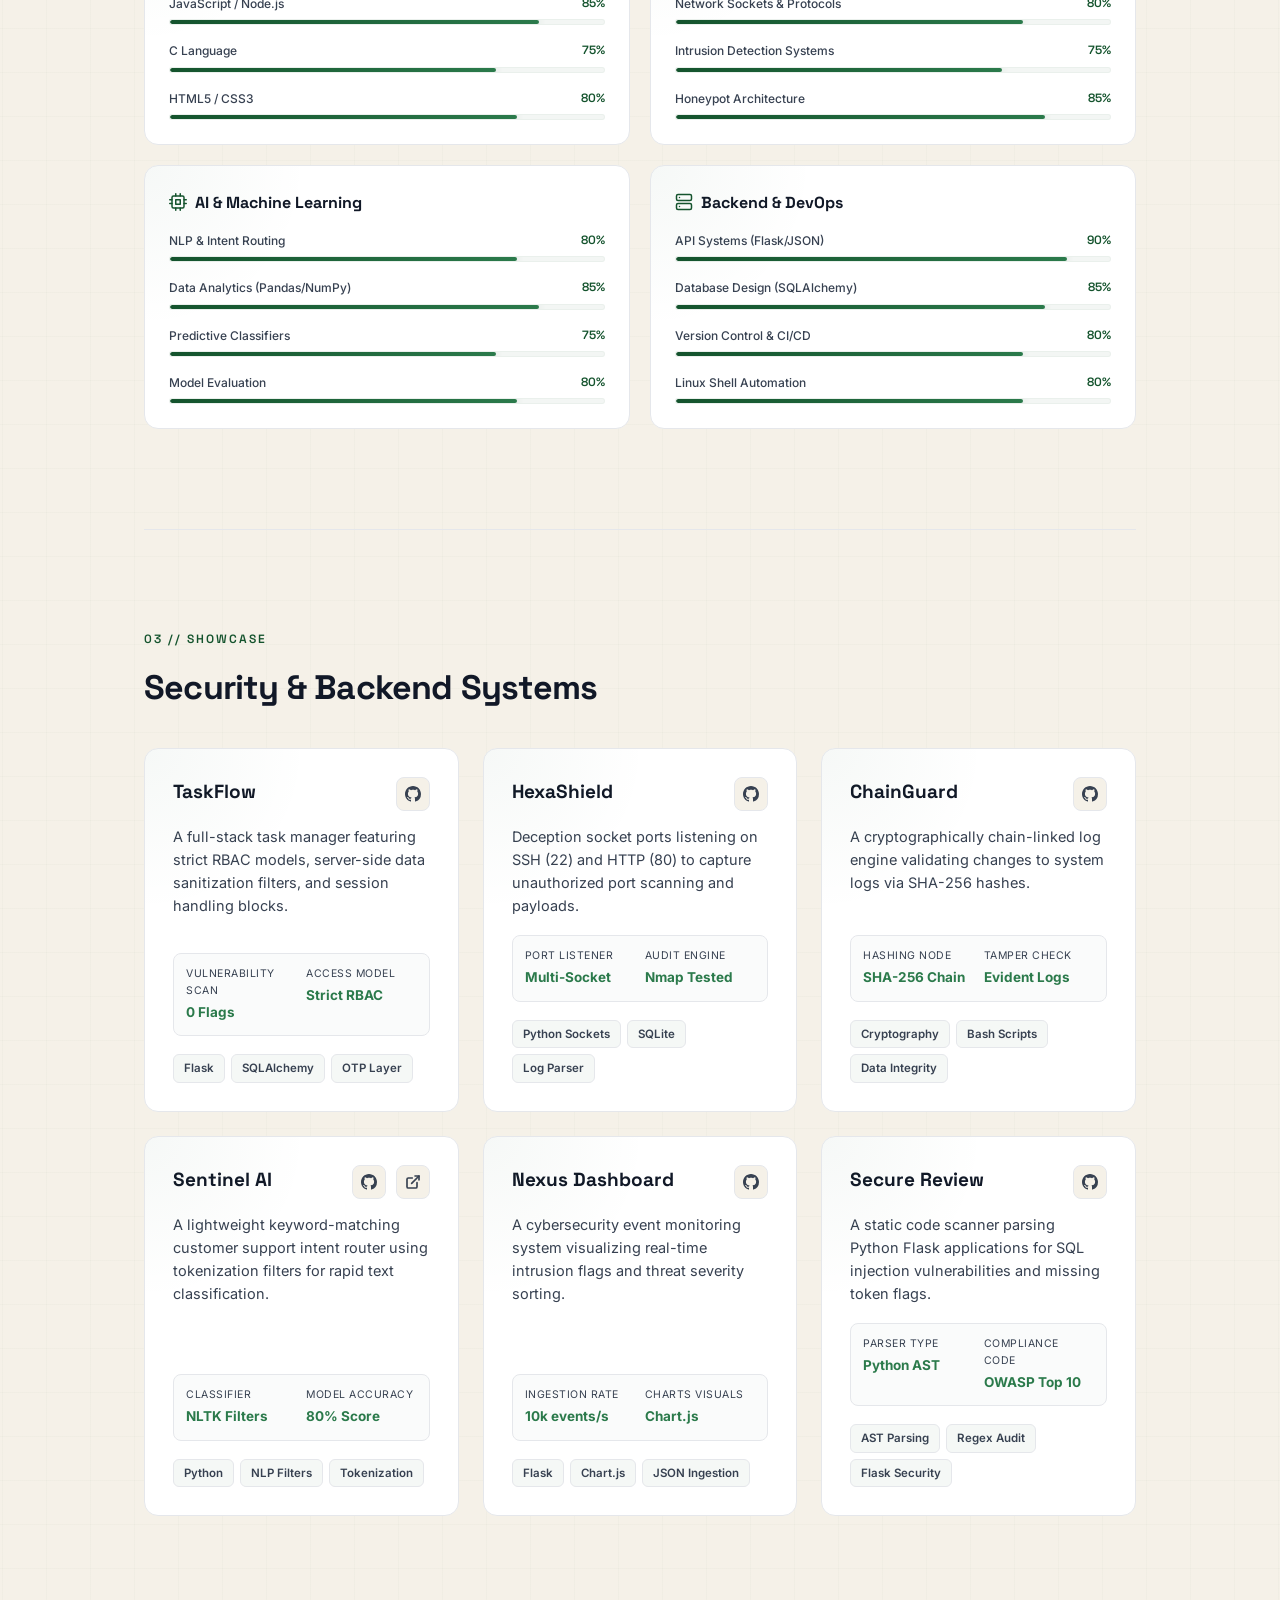
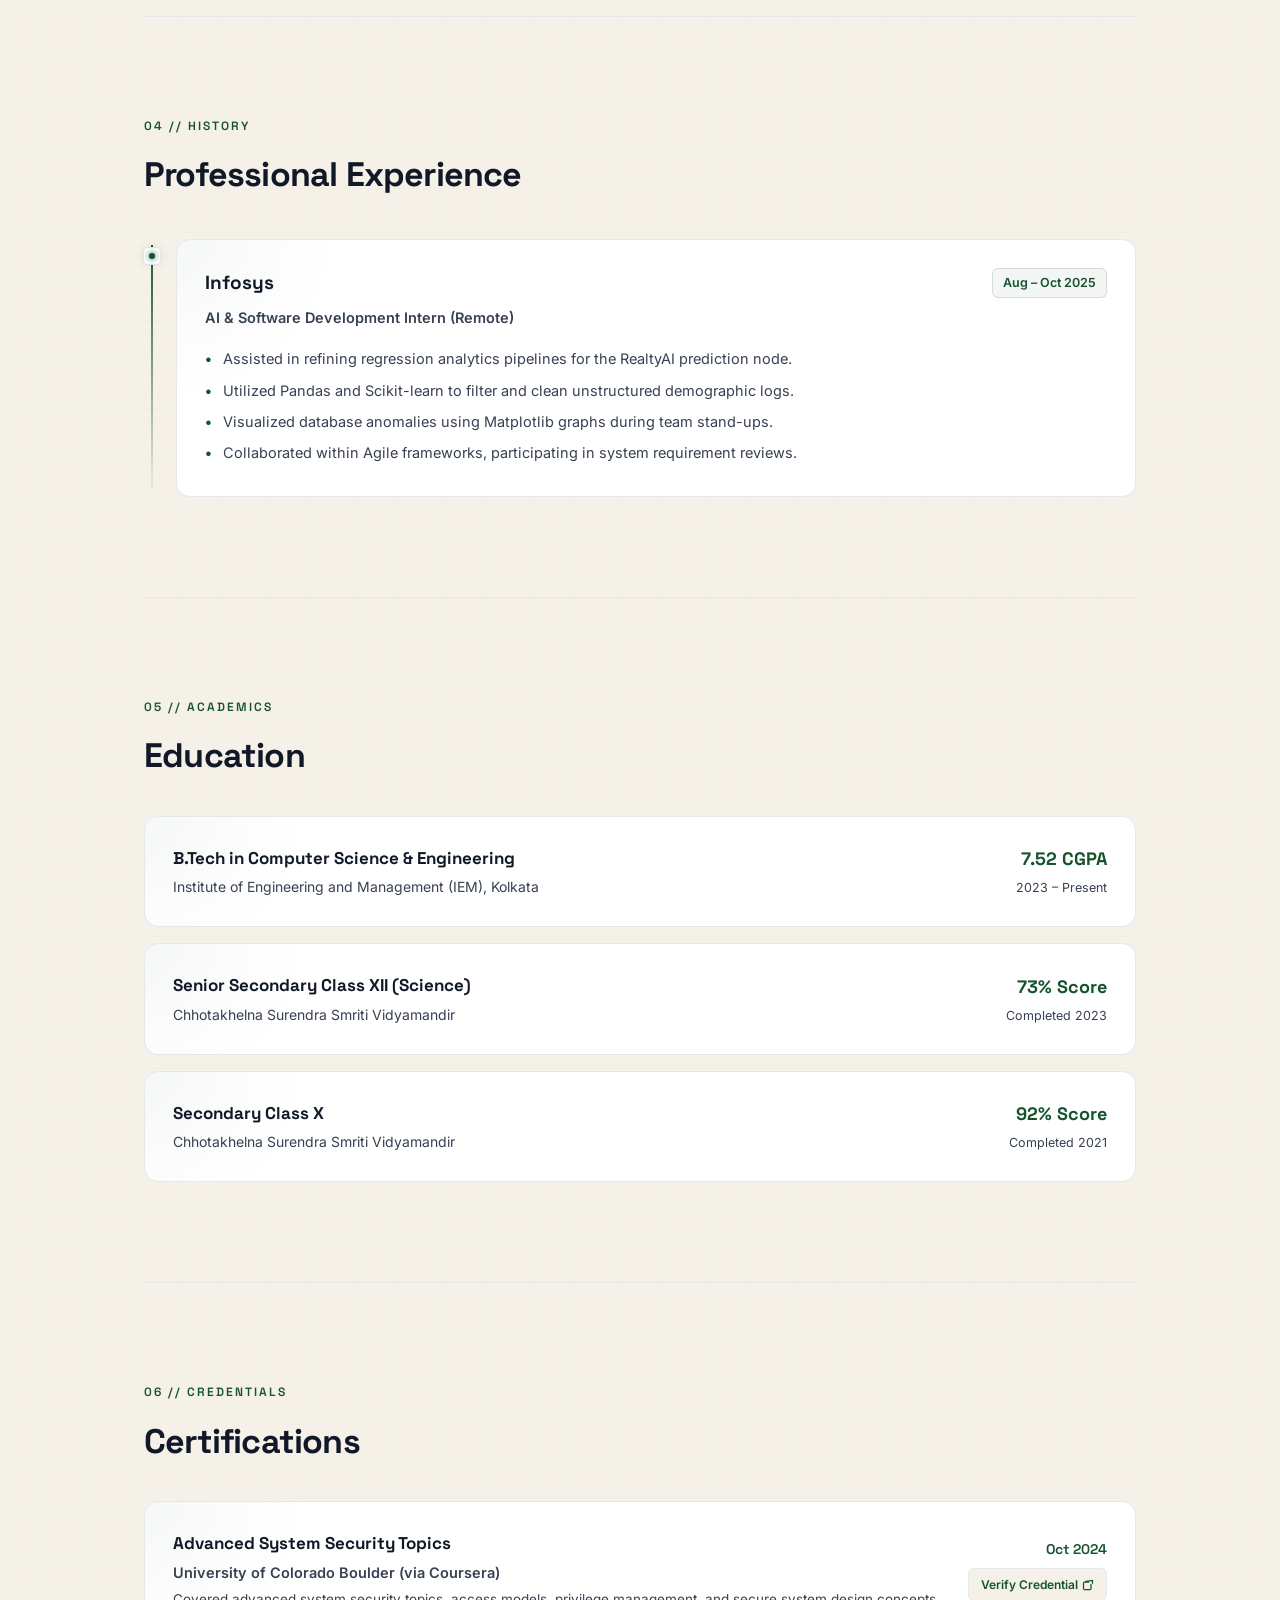
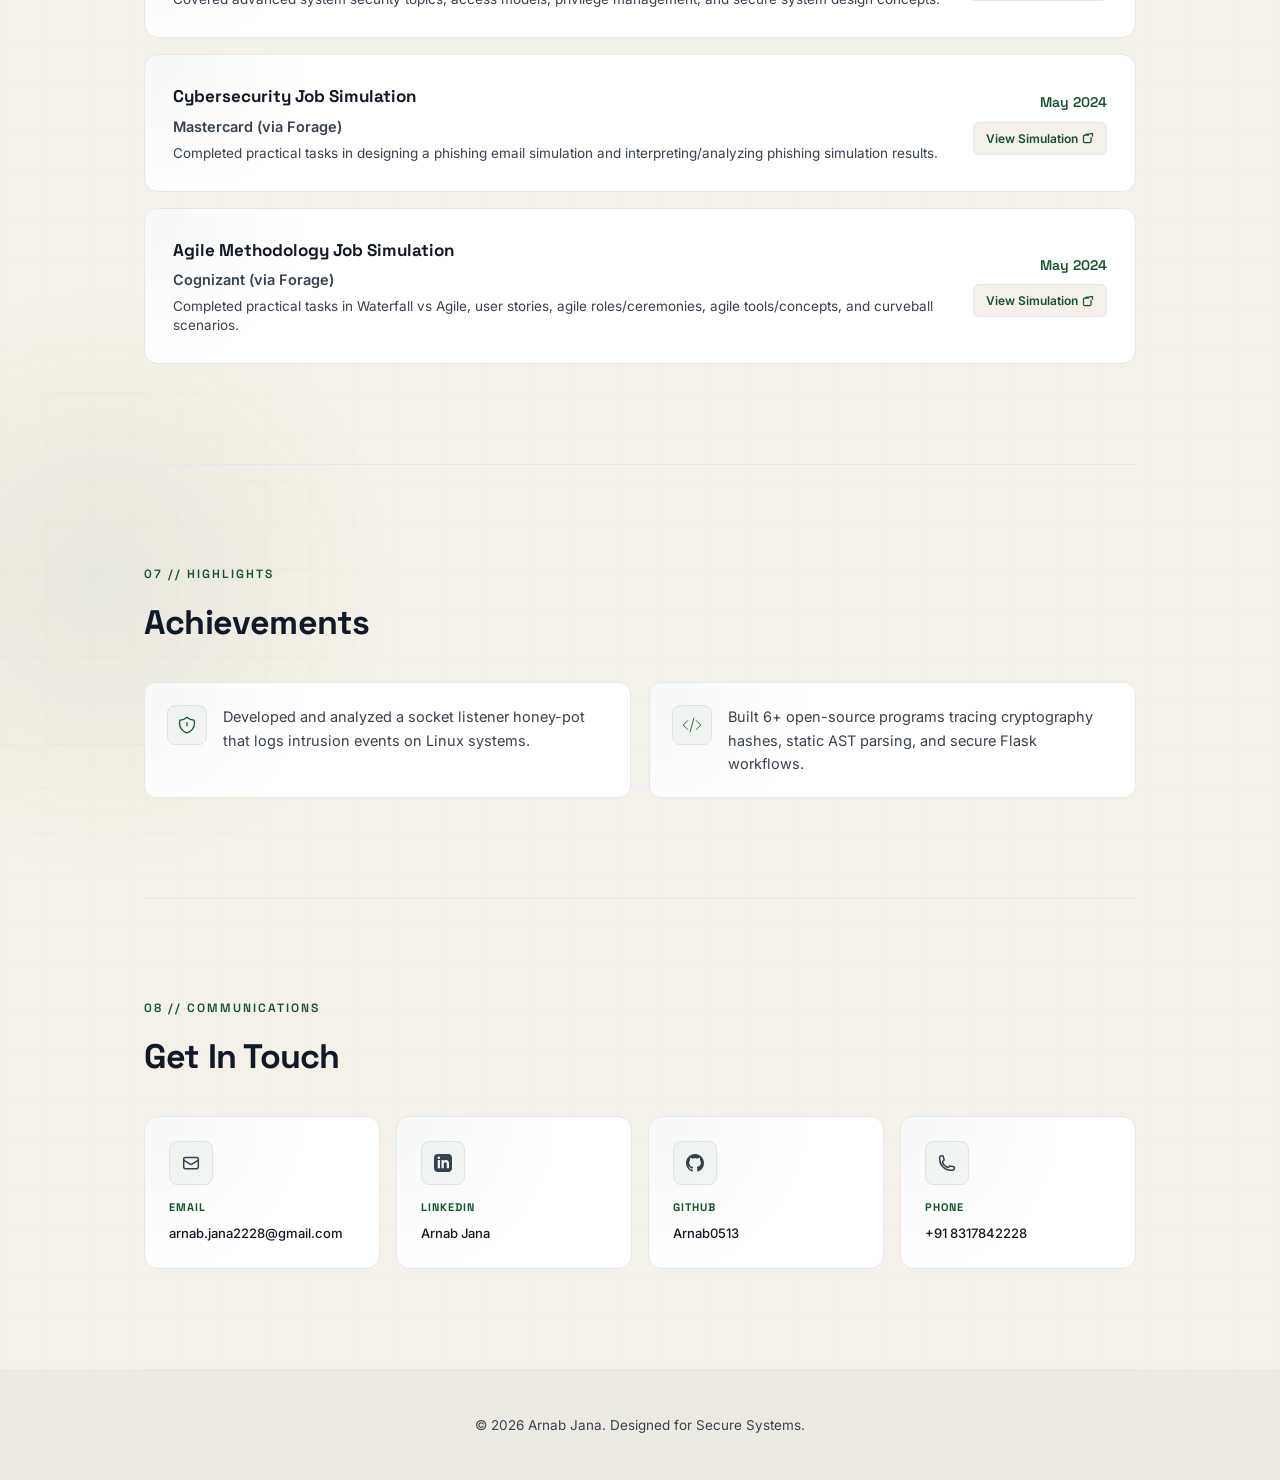
==== commit df05cb14: "Update hero description text and implement reveal-on-scroll-up sticky navbar" ====
--- a/index.html
+++ b/index.html
@@ -118,7 +118,7 @@
 
     /* FLOATING NAVBAR */
     nav {
-      position: absolute;
+      position: fixed;
       top: 20px;
       left: 50%;
       transform: translateX(-50%);
@@ -133,6 +133,10 @@
       padding: 10px 24px;
       box-shadow: 0 8px 32px rgba(31, 41, 55, 0.08);
       transition: all 0.3s cubic-bezier(0.4, 0, 0.2, 1);
+    }
+
+    nav.nav-hidden {
+      transform: translate(-50%, -150%);
     }
 
     .nav-inner {
@@ -1273,7 +1277,7 @@
       <h1>Building <span class="gradient-text">secure</span> products for real-world problems.</h1>
       
       <p class="hero-desc">
-        Computer Science student interested in cybersecurity, backend development, and building practical systems that solve real problems.
+        Enjoy learning by creating real systems, exploring how security works in practice, and improving my development skills through hands-on work.
       </p>
 
       <!-- Aligned Call To Action Button Row -->
@@ -2047,6 +2051,31 @@
     }, { threshold: 0.08 });
 
     fadeSections.forEach(s => fadeObserver.observe(s));
+
+    // 4. Smart Navbar: Hide on scroll down, show on scroll up
+    let lastScrollY = window.scrollY;
+    const navbarElement = document.querySelector('nav');
+
+    window.addEventListener('scroll', () => {
+      const currentScrollY = window.scrollY;
+      
+      // If close to the top, show the navbar
+      if (currentScrollY <= 50) {
+        navbarElement.classList.remove('nav-hidden');
+        lastScrollY = currentScrollY;
+        return;
+      }
+      
+      if (currentScrollY > lastScrollY) {
+        // Scrolling down - hide navbar
+        navbarElement.classList.add('nav-hidden');
+      } else {
+        // Scrolling up - show navbar
+        navbarElement.classList.remove('nav-hidden');
+      }
+      
+      lastScrollY = currentScrollY;
+    });
   </script>
 
 </body>
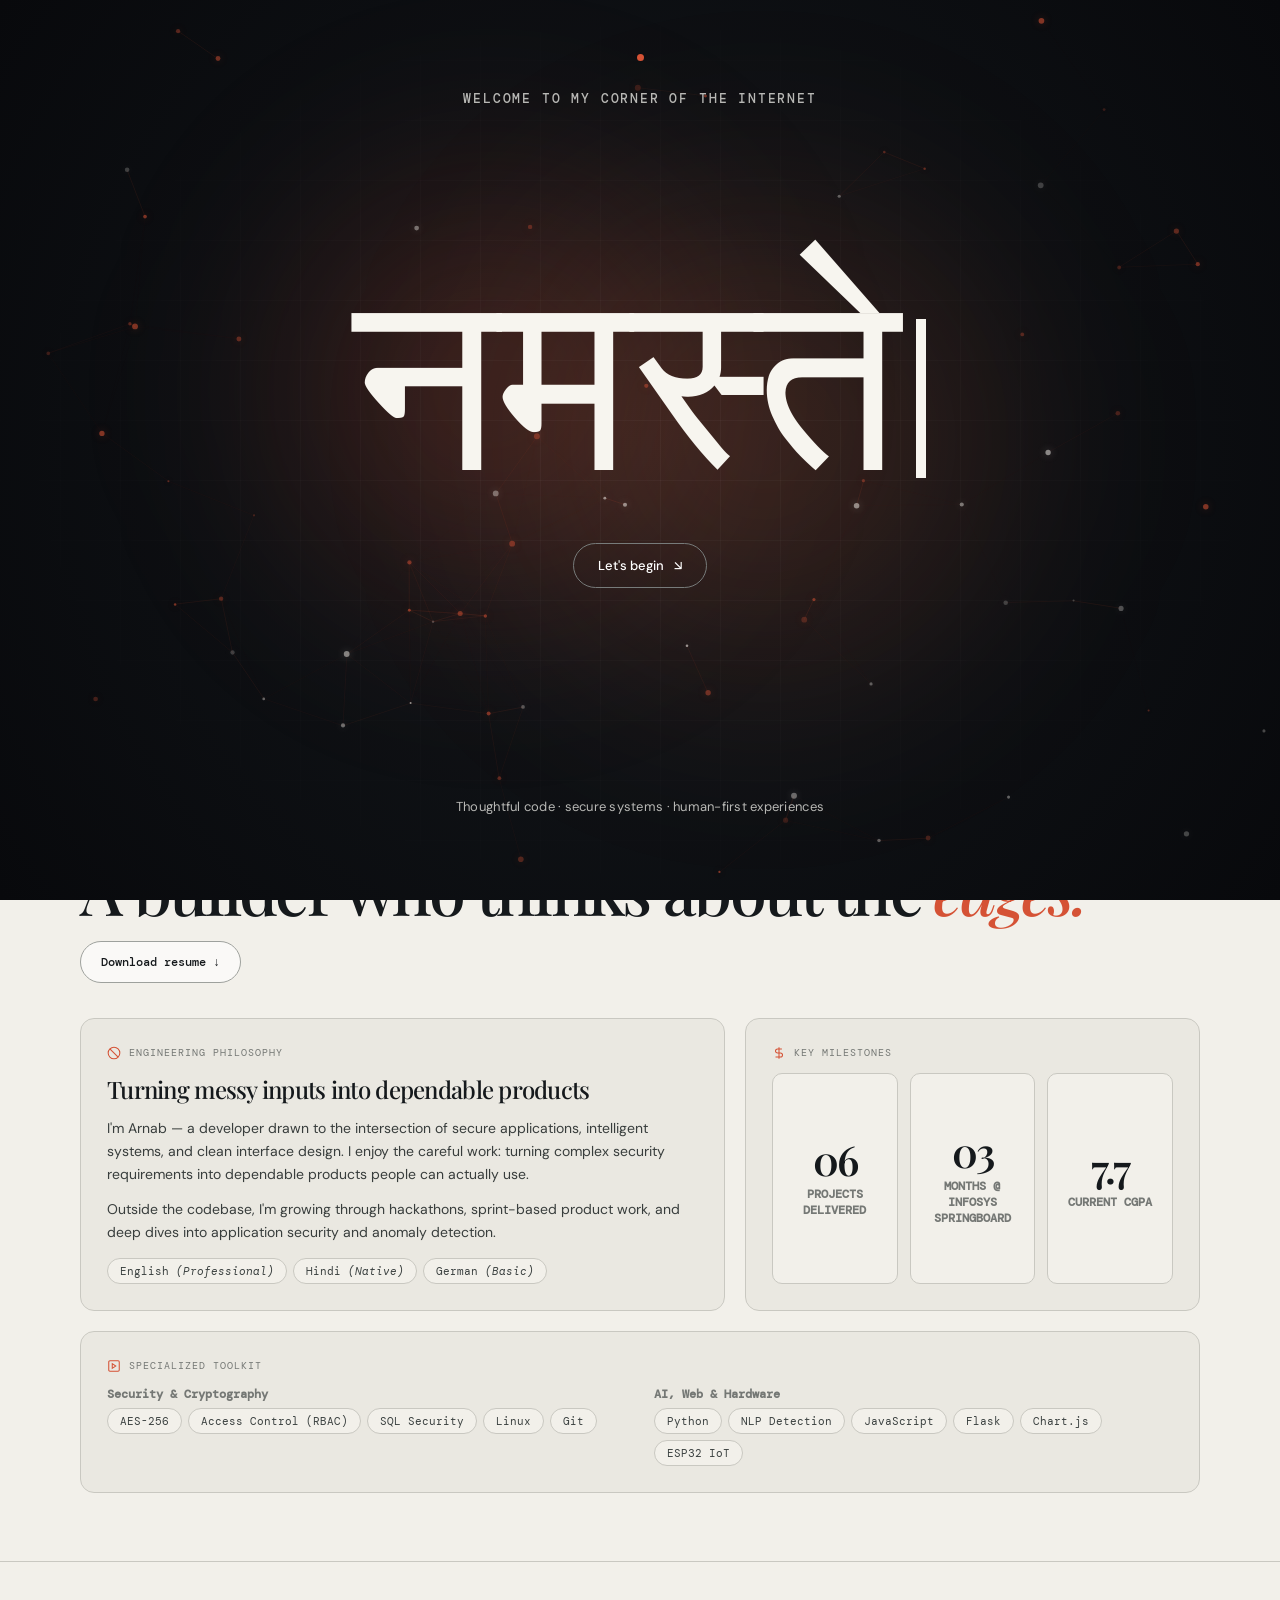
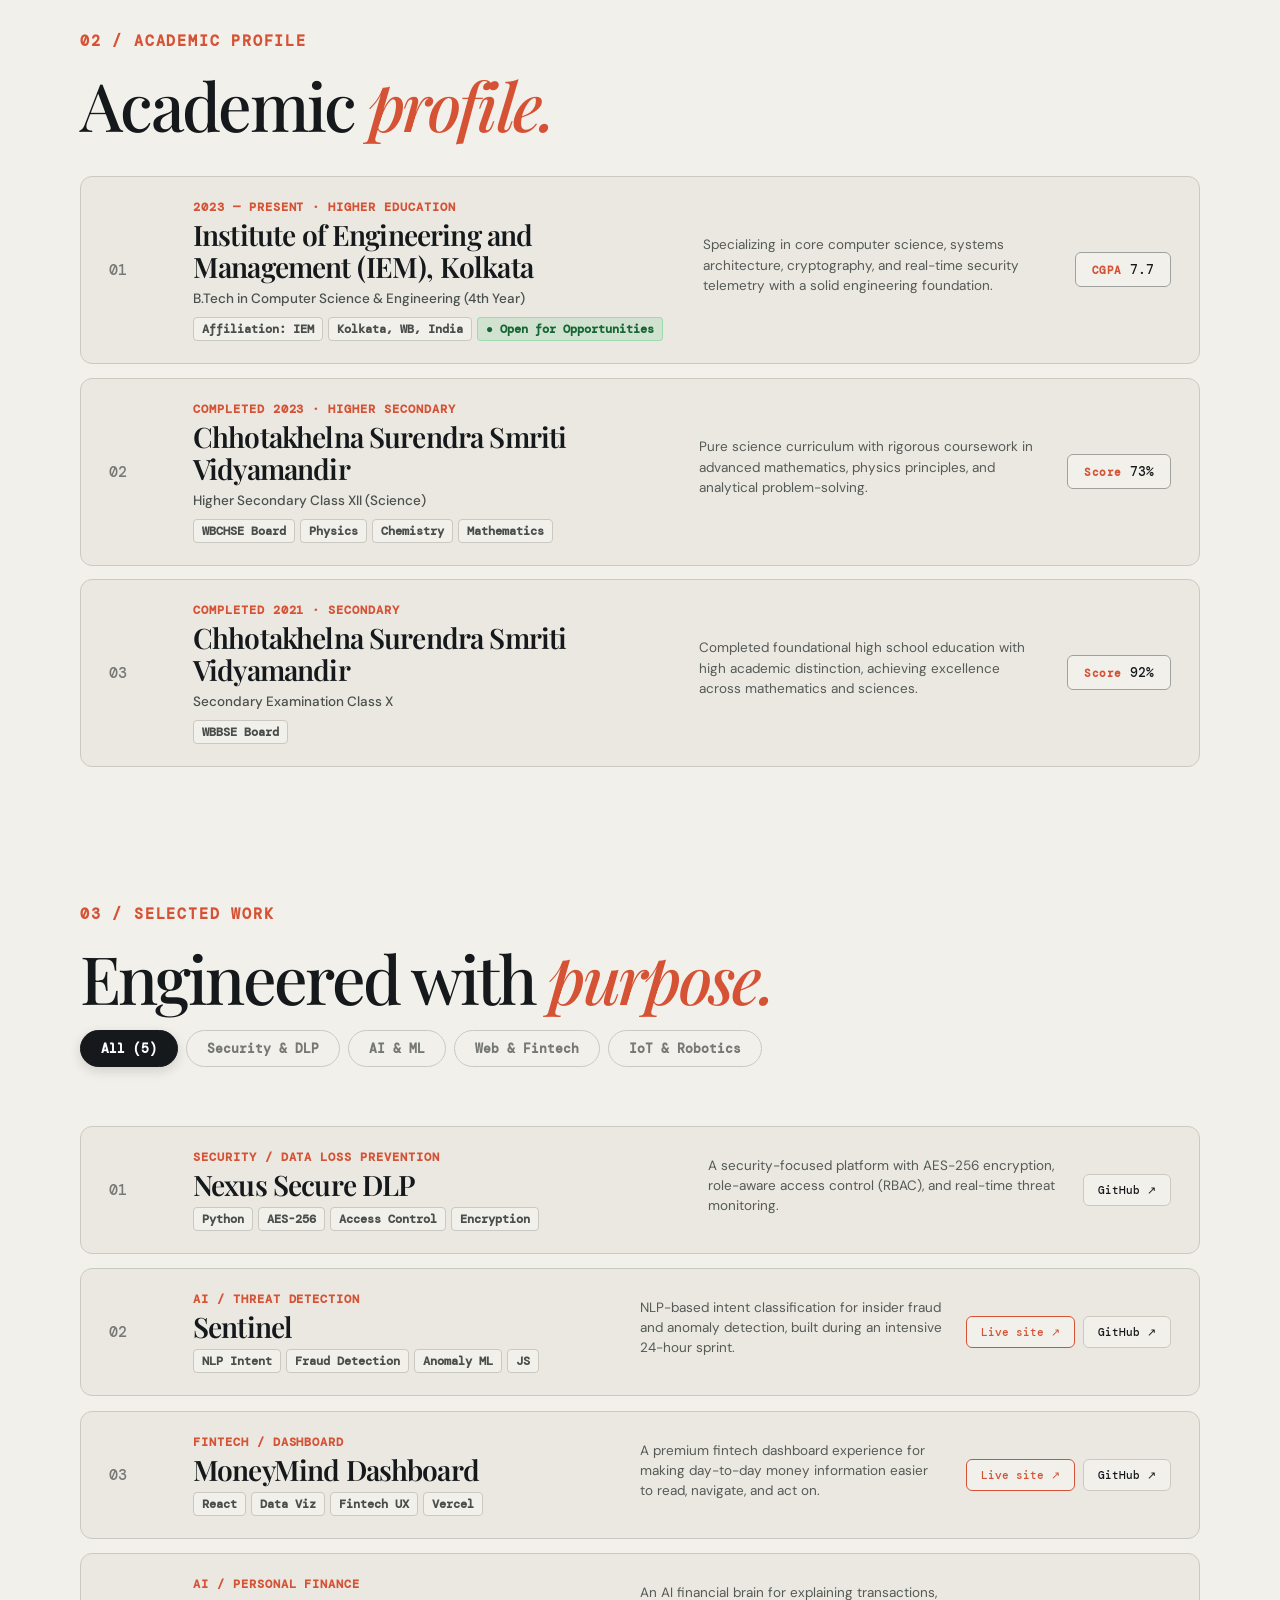
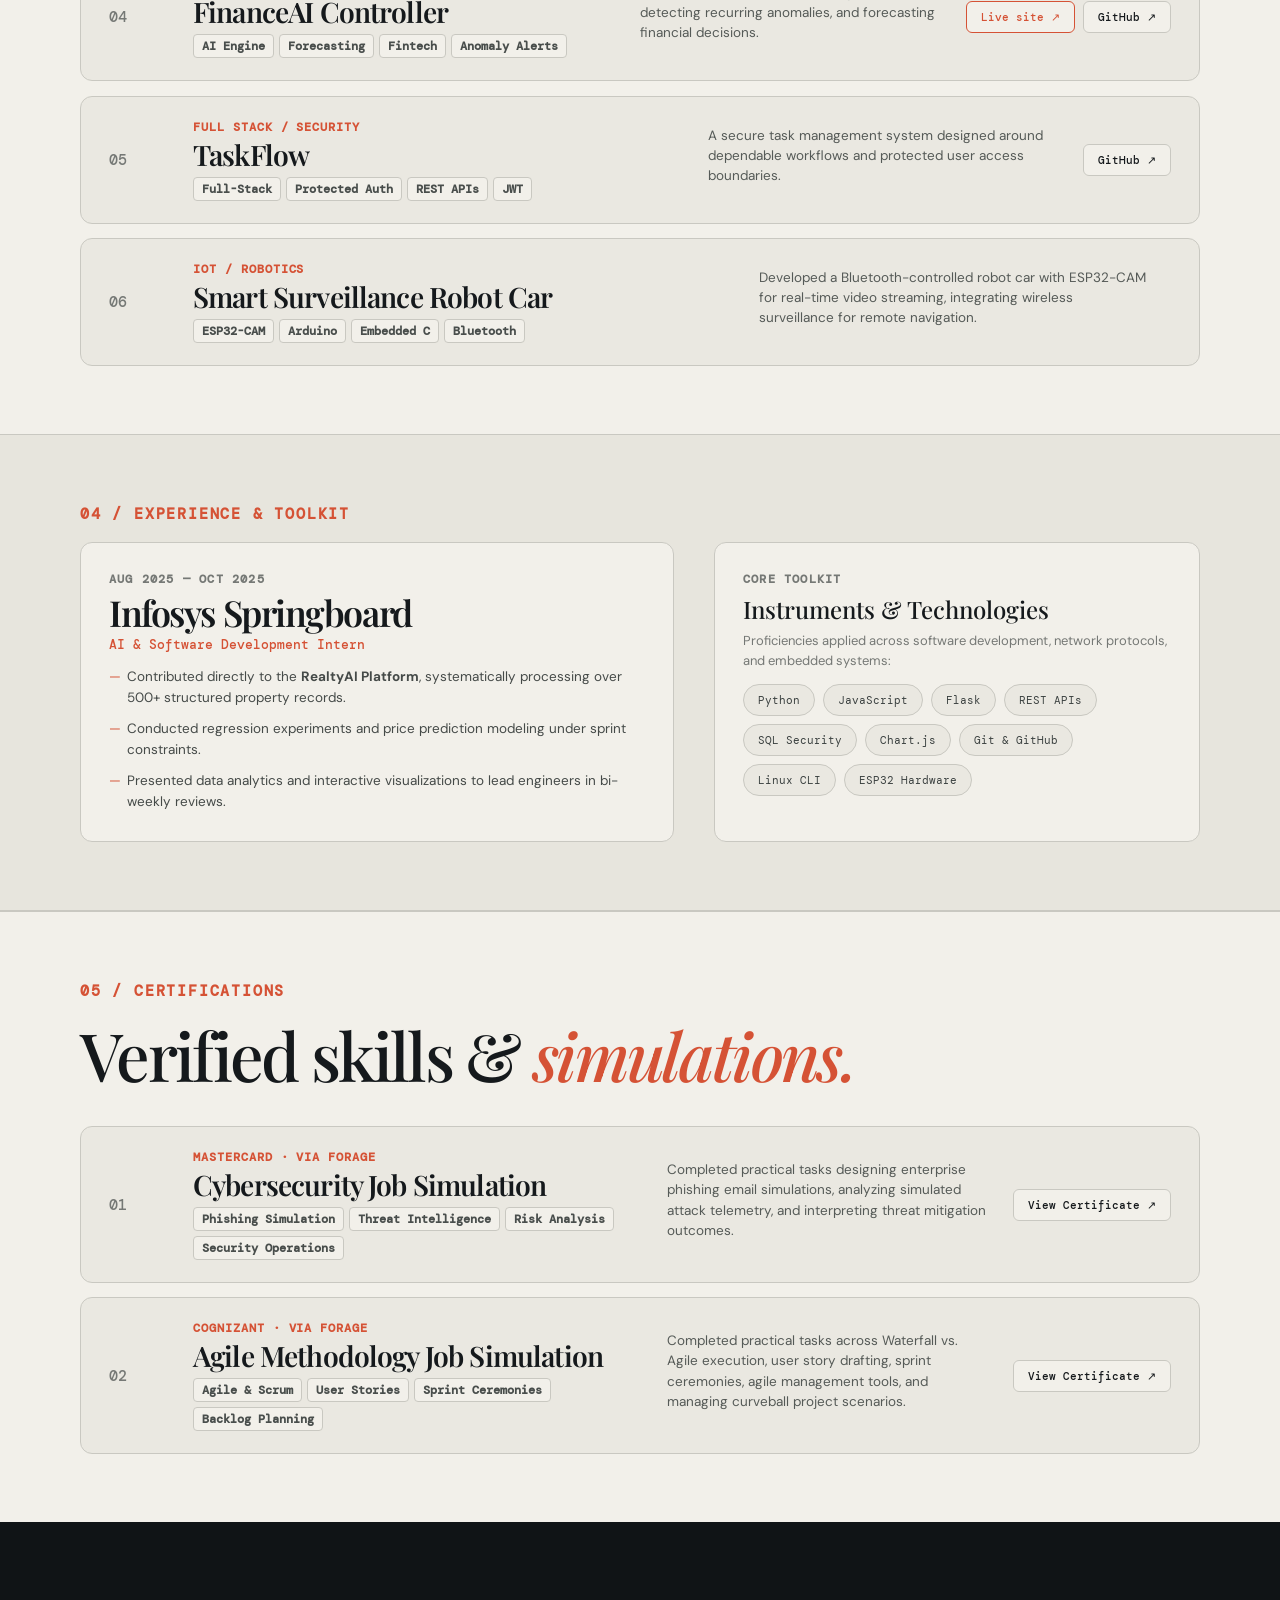
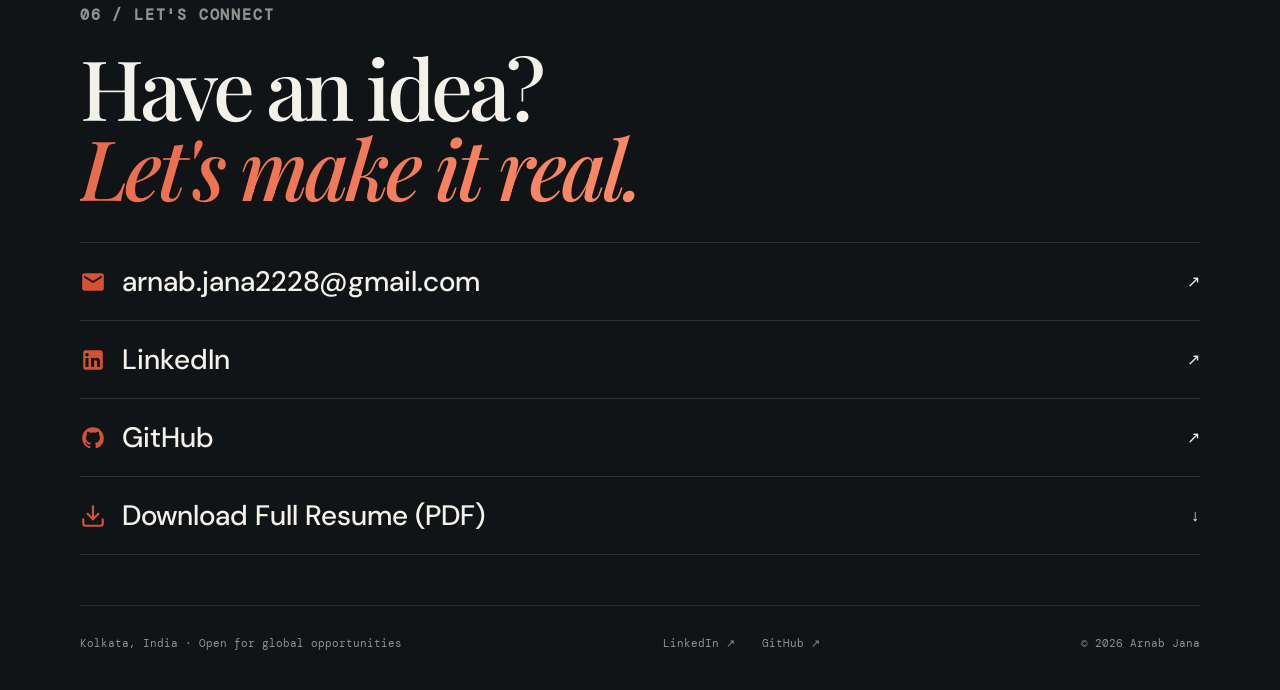
==== commit de88a1cc: "Completely updated portfolio" ====
--- a/index.html
+++ b/index.html
@@ -1,2082 +1,699 @@
-<!DOCTYPE html>
+<!doctype html>
 <html lang="en">
-<head>
-  <meta charset="UTF-8">
-  <meta name="viewport" content="width=device-width, initial-scale=1.0">
-  <title>Arnab Jana — Cybersecurity & Secure Architecture Portfolio</title>
-  
-  <!-- Premium Fonts -->
-  <link rel="preconnect" href="https://fonts.googleapis.com">
-  <link rel="preconnect" href="https://fonts.gstatic.com" crossorigin>
-  <link href="https://fonts.googleapis.com/css2?family=Space+Grotesk:wght@300;400;500;600;700&family=Inter:wght@300;400;500;600;700;800&display=swap" rel="stylesheet">
-  
-  <style>
-    /* CSS Variables & Core Theme */
-    :root {
-      --bg: #F5F1E8;
-      --surface: #FFFFFF;
-      --surface-glass: rgba(255, 255, 255, 0.85);
-      --primary: #1F2937;
-      --accent: #14532D; /* Forest Green Accent */
-      --accent-secondary: #2B7A4B; /* Elegant Green Highlight */
-      --accent-glow: rgba(20, 83, 45, 0.08);
-      --text: #111827;
-      --text-muted: #374151;
-      --border: #E5E7EB;
-      --border-hover: rgba(20, 83, 45, 0.35);
-      --font-heading: 'Space Grotesk', system-ui, -apple-system, sans-serif;
-      --font-body: 'Inter', system-ui, -apple-system, sans-serif;
-    }
-
-    * {
-      margin: 0;
-      padding: 0;
-      box-sizing: border-box;
-      scroll-behavior: smooth;
-    }
-
-    body {
-      background-color: var(--bg);
-      /* Cyber Grid Background Pattern */
-      background-image: 
-        linear-gradient(rgba(20, 83, 45, 0.02) 1px, transparent 1px),
-        linear-gradient(90deg, rgba(20, 83, 45, 0.02) 1px, transparent 1px);
-      background-size: 44px 44px;
-      background-position: center top;
-      color: var(--text);
-      font-family: var(--font-body);
-      line-height: 1.6;
-      overflow-x: hidden;
-      -webkit-font-smoothing: antialiased;
-      position: relative;
-    }
-
-    body::before, body::after {
-      content: '';
-      position: fixed;
-      top: 0;
-      bottom: 0;
-      width: 1px;
-      background: linear-gradient(to bottom, rgba(31, 41, 55, 0.003) 0%, rgba(31, 41, 55, 0.035) 50%, rgba(31, 41, 55, 0.003) 100%);
-      z-index: -1;
-      pointer-events: none;
-    }
-    body::before {
-      left: calc(50% - 520px);
-    }
-    body::after {
-      right: calc(50% - 520px);
-    }
-    @media (max-width: 1080px) {
-      body::before, body::after {
-        display: none;
-      }
-    }
-
-    /* Selection Color */
-    ::selection {
-      background: rgba(20, 83, 45, 0.15);
-      color: var(--text);
-    }
-
-    /* Scrollbar */
-    ::-webkit-scrollbar {
-      width: 8px;
-    }
-    ::-webkit-scrollbar-track {
-      background: var(--bg);
-    }
-    ::-webkit-scrollbar-thumb {
-      background: #C7C1B6;
-      border-radius: 4px;
-      border: 2px solid var(--bg);
-    }
-    ::-webkit-scrollbar-thumb:hover {
-      background: var(--accent);
-    }
-
-    .container {
-      max-width: 1040px;
-      margin: 0 auto;
-      padding: 0 24px;
-    }
-
-    /* GLOW BACKGROUNDS */
-    .radial-glow {
-      position: absolute;
-      width: 600px;
-      height: 600px;
-      background: radial-gradient(circle, rgba(20, 83, 45, 0.05) 0%, transparent 70%);
-      border-radius: 50%;
-      pointer-events: none;
-      z-index: -1;
-    }
-
-    .glow-1 { top: -200px; left: 50%; transform: translateX(-50%); }
-    .glow-2 { top: 800px; right: -100px; }
-    .glow-3 { bottom: 600px; left: -200px; }
-
-    /* FLOATING NAVBAR */
-    nav {
-      position: fixed;
-      top: 20px;
-      left: 50%;
-      transform: translateX(-50%);
-      width: calc(100% - 48px);
-      max-width: 960px;
-      background: var(--surface-glass);
-      backdrop-filter: blur(16px);
-      -webkit-backdrop-filter: blur(16px);
-      border: 1px solid var(--border);
-      border-radius: 100px;
-      z-index: 1000;
-      padding: 10px 24px;
-      box-shadow: 0 8px 32px rgba(31, 41, 55, 0.08);
-      transition: all 0.3s cubic-bezier(0.4, 0, 0.2, 1);
-    }
-
-    nav.nav-hidden {
-      transform: translate(-50%, -150%);
-    }
-
-    .nav-inner {
-      display: flex;
-      align-items: center;
-      justify-content: space-between;
-    }
-
-    .nav-logo {
-      font-family: var(--font-heading);
-      font-weight: 700;
-      font-size: 19px;
-      color: var(--text);
-      text-decoration: none;
-      letter-spacing: -0.5px;
-      display: flex;
-      align-items: center;
-      gap: 8px;
-    }
-
-    .nav-logo .logo-accent {
-      color: var(--accent);
-    }
-
-    .nav-logo-svg {
-      color: var(--accent);
-      filter: drop-shadow(0 2px 4px rgba(20, 83, 45, 0.15));
-      display: inline-block;
-      vertical-align: middle;
-    }
-
-    .nav-links {
-      display: flex;
-      gap: 28px;
-      list-style: none;
-    }
-
-    .nav-links a {
-      color: var(--text-muted);
-      font-size: 13.5px;
-      font-weight: 600;
-      text-decoration: none;
-      transition: color 0.2s ease;
-      position: relative;
-      padding: 4px 0;
-    }
-
-    .nav-links a:hover {
-      color: var(--text);
-    }
-
-    .nav-links a::after {
-      content: '';
-      position: absolute;
-      bottom: 0;
-      left: 0;
-      width: 100%;
-      height: 2px;
-      background: var(--accent);
-      transform: scaleX(0);
-      transform-origin: right;
-      transition: transform 0.25s ease;
-    }
-
-    .nav-links a:hover::after {
-      transform: scaleX(1);
-      transform-origin: left;
-    }
-
-    /* HERO SECTION */
-    .hero {
-      padding: 160px 0 100px;
-      position: relative;
-      overflow: hidden;
-      display: flex;
-      flex-direction: column;
-      align-items: center;
-      text-align: center;
-    }
-
-    .hero-canvas-container {
-      position: absolute;
-      top: 0;
-      left: 0;
-      width: 100%;
-      height: 100%;
-      z-index: -1;
-      opacity: 0.85;
-    }
-
-    .hero-badge {
-      display: inline-flex;
-      align-items: center;
-      gap: 8px;
-      background: rgba(20, 83, 45, 0.05);
-      border: 1px solid rgba(20, 83, 45, 0.15);
-      border-radius: 100px;
-      padding: 6px 14px;
-      font-size: 13px;
-      font-weight: 500;
-      color: var(--accent);
-      margin-bottom: 28px;
-    }
-
-    .status-dot {
-      width: 8px;
-      height: 8px;
-      border-radius: 50%;
-      background: var(--accent);
-      position: relative;
-    }
-
-    .status-dot::after {
-      content: '';
-      position: absolute;
-      top: 0;
-      left: 0;
-      width: 100%;
-      height: 100%;
-      border-radius: 50%;
-      background: var(--accent);
-      animation: status-ping 1.5s infinite;
-    }
-
-    @keyframes status-ping {
-      0% { transform: scale(1); opacity: 1; }
-      100% { transform: scale(2.8); opacity: 0; }
-    }
-
-    h1 {
-      font-family: var(--font-heading);
-      font-size: 62px;
-      font-weight: 700;
-      line-height: 1.12;
-      letter-spacing: -1.8px;
-      margin-bottom: 28px;
-      color: var(--text);
-    }
-
-    .gradient-text {
-      background: linear-gradient(135deg, var(--accent) 0%, var(--accent-secondary) 100%);
-      -webkit-background-clip: text;
-      -webkit-text-fill-color: transparent;
-    }
-
-    .hero-desc {
-      font-size: 17.5px;
-      color: #2D3748;
-      max-width: 620px;
-      margin: 0 auto 44px;
-      font-weight: 450;
-      line-height: 1.75;
-      text-align: center;
-    }
-
-    /* Soft radial glow behind hero content */
-    .hero::after {
-      content: '';
-      position: absolute;
-      top: 50%;
-      left: 50%;
-      transform: translate(-50%, -50%);
-      width: 700px;
-      height: 500px;
-      background: radial-gradient(ellipse, rgba(20, 83, 45, 0.04) 0%, transparent 70%);
-      pointer-events: none;
-      z-index: -1;
-    }
-
-    /* Standardized Call To Action Row */
-    .hero-cta {
-      display: flex;
-      gap: 12px;
-      flex-wrap: wrap;
-      justify-content: center;
-    }
-
-    /* Premium Buttons - Harmonized Cohesive Layout */
-    .btn {
-      display: inline-flex;
-      align-items: center;
-      justify-content: center;
-      gap: 8px;
-      padding: 12px 24px;
-      border-radius: 8px;
-      font-size: 14px;
-      font-weight: 600;
-      transition: all 0.25s cubic-bezier(0.4, 0, 0.2, 1);
-      cursor: pointer;
-      text-decoration: none;
-      background: rgba(20, 83, 45, 0.05);
-      border: 1px solid rgba(20, 83, 45, 0.25);
-      color: var(--text);
-    }
-
-    .btn:hover {
-      border-color: var(--accent);
-      background: var(--accent);
-      color: var(--surface);
-      transform: translateY(-2px);
-      box-shadow: 0 4px 20px rgba(20, 83, 45, 0.25);
-    }
-
-    /* SECTION LAYOUTS */
-    section {
-      padding: 100px 0;
-      border-bottom: 1px solid var(--border);
-      position: relative;
-    }
-
-    .section-header {
-      margin-bottom: 48px;
-    }
-
-    .section-label {
-      font-family: var(--font-heading);
-      font-size: 12px;
-      font-weight: 600;
-      letter-spacing: 2px;
-      text-transform: uppercase;
-      color: var(--accent);
-      margin-bottom: 12px;
-      display: block;
-    }
-
-    .section-title {
-      font-family: var(--font-heading);
-      font-size: 34px;
-      font-weight: 700;
-      letter-spacing: -0.8px;
-      color: var(--text);
-      margin-bottom: 8px;
-    }
-
-    /* CLASSIC GLASSMOPRHISM CARD WITH MOUSE HOVER GLOW */
-    .glass-card {
-      background: var(--surface);
-      border: 1px solid var(--border);
-      border-radius: 14px;
-      padding: 28px;
-      position: relative;
-      overflow: hidden;
-      transition: border-color 0.3s ease, transform 0.3s ease, box-shadow 0.35s ease;
-    }
-
-    .glass-card:hover {
-      border-color: var(--border-hover);
-      transform: translateY(-2px);
-      box-shadow: 0 8px 24px rgba(20, 83, 45, 0.06);
-    }
-
-    /* Card Radial Glow Effect Tracked via JS */
-    .glass-card::before {
-      content: '';
-      position: absolute;
-      top: 0;
-      left: 0;
-      width: 100%;
-      height: 100%;
-      background: radial-gradient(
-        250px circle at var(--mouse-x, 0px) var(--mouse-y, 0px),
-        rgba(20, 83, 45, 0.04),
-        transparent 65%
-      );
-      z-index: 1;
-      pointer-events: none;
-    }
-
-    /* ABOUT SECTION */
-    .about-layout {
-      display: grid;
-      grid-template-columns: 1.4fr 1fr;
-      gap: 40px;
-      align-items: start;
-    }
-
-    .about-bio {
-      font-size: 16.5px;
-      color: var(--text-muted);
-      line-height: 1.75;
-    }
-
-    .about-bio p {
-      margin-bottom: 24px;
-    }
-
-    .about-bio strong {
-      color: var(--text);
-      font-weight: 600;
-    }
-
-    /* Cybersecurity Dashboard Panel Style */
-    .cyber-panel {
-      border: 1px solid var(--border);
-      border-radius: 12px;
-      background: var(--surface);
-      box-shadow: 0 4px 20px rgba(0, 0, 0, 0.03);
-      padding: 24px;
-      transition: border-color 0.2s ease, box-shadow 0.2s ease;
-    }
-
-    .cyber-panel:hover {
-      border-color: var(--border-hover);
-      box-shadow: 0 6px 24px rgba(20, 83, 45, 0.05);
-    }
-
-    .cyber-panel-header {
-      display: flex;
-      justify-content: space-between;
-      align-items: center;
-      margin-bottom: 20px;
-      font-family: var(--font-heading);
-      border-bottom: 1px solid var(--border);
-      padding-bottom: 12px;
-    }
-
-    .panel-title {
-      font-size: 13px;
-      font-weight: 700;
-      text-transform: uppercase;
-      letter-spacing: 0.8px;
-      color: var(--text);
-      display: flex;
-      align-items: center;
-      gap: 8px;
-    }
-
-    .panel-indicator {
-      width: 8px;
-      height: 8px;
-      border-radius: 50%;
-      background: var(--accent);
-      box-shadow: 0 0 8px var(--accent);
-      position: relative;
-    }
-
-    .panel-indicator::after {
-      content: '';
-      position: absolute;
-      width: 100%;
-      height: 100%;
-      border-radius: 50%;
-      background: var(--accent);
-      animation: pulse-indicator 2s infinite;
-      opacity: 0.6;
-    }
-
-    @keyframes pulse-indicator {
-      0% { transform: scale(1); opacity: 0.6; }
-      100% { transform: scale(2.2); opacity: 0; }
-    }
-
-    .panel-value {
-      font-size: 11.5px;
-      color: var(--accent);
-      font-weight: 700;
-      letter-spacing: 0.5px;
-      background: rgba(20, 83, 45, 0.06);
-      padding: 3px 8px;
-      border-radius: 4px;
-      text-transform: uppercase;
-    }
-
-    .panel-metadata-grid {
-      display: grid;
-      grid-template-columns: 1fr 1fr;
-      gap: 16px;
-    }
-
-    .metadata-item {
-      display: flex;
-      flex-direction: column;
-      gap: 4px;
-    }
-
-    .metadata-item.full-width {
-      grid-column: 1 / -1;
-      border-top: 1px dashed var(--border);
-      padding-top: 12px;
-      margin-top: 4px;
-    }
-
-    .metadata-label {
-      font-size: 11px;
-      font-weight: 600;
-      text-transform: uppercase;
-      letter-spacing: 0.5px;
-      color: var(--text-muted);
-      display: flex;
-      align-items: center;
-      gap: 6px;
-    }
-
-    .metadata-label svg {
-      color: var(--accent);
-      opacity: 0.85;
-    }
-
-    .metadata-value {
-      font-size: 14px;
-      font-weight: 700;
-      color: var(--text);
-    }
-
-    .metadata-languages {
-      display: flex;
-      flex-wrap: wrap;
-      gap: 8px;
-      margin-top: 4px;
-    }
-
-    .lang-tag {
-      font-size: 12px;
-      font-weight: 600;
-      background: var(--bg);
-      border: 1px solid var(--border);
-      padding: 4px 10px;
-      border-radius: 6px;
-      color: var(--text);
-      display: inline-flex;
-      align-items: center;
-      gap: 4px;
-    }
-
-    .lang-tag small {
-      font-size: 10px;
-      color: var(--text-muted);
-      font-weight: normal;
-    }
-
-    @media (max-width: 480px) {
-      .panel-metadata-grid {
-        grid-template-columns: 1fr;
-      }
-    }
-
-
-    /* SKILLS CATEGORIES - Balanced 2x2 Grid Layout */
-    .skills-grid {
-      display: grid;
-      grid-template-columns: 1fr;
-      gap: 20px;
-      margin-top: 24px;
-    }
-
-    @media (min-width: 640px) {
-      .skills-grid {
-        grid-template-columns: repeat(2, 1fr);
-      }
-    }
-
-    .skills-card {
-      padding: 24px;
-    }
-
-    .skill-cat-title {
-      font-family: var(--font-heading);
-      font-size: 16px;
-      font-weight: 700;
-      color: var(--text);
-      margin-bottom: 16px;
-      display: flex;
-      align-items: center;
-      gap: 8px;
-    }
-
-    .skill-cat-title svg {
-      color: var(--accent);
-      width: 18px;
-      height: 18px;
-    }
-
-    .skill-tags {
-      display: flex;
-      flex-wrap: wrap;
-      gap: 8px;
-    }
-
-    .tag {
-      background: rgba(20, 83, 45, 0.03);
-      border: 1px solid var(--border);
-      border-radius: 8px;
-      padding: 6px 12px;
-      font-size: 13px;
-      font-weight: 600;
-      color: var(--text-muted);
-      transition: border-color 0.25s ease, color 0.25s ease, background 0.25s ease;
-    }
-
-    .tag:hover {
-      border-color: var(--accent);
-      color: var(--accent);
-      background: rgba(20, 83, 45, 0.08);
-    }
-
-    /* Skill Progress Indicators */
-    .skill-meter-group {
-      margin-bottom: 16px;
-      width: 100%;
-    }
-    
-    .skill-meter-group:last-child {
-      margin-bottom: 0;
-    }
-
-    .skill-meter-row {
-      display: flex;
-      justify-content: space-between;
-      align-items: center;
-      font-size: 12px;
-      margin-bottom: 6px;
-      font-weight: 500;
-      color: var(--text);
-    }
-
-    .skill-meter-name {
-      color: var(--text-muted);
-    }
-
-    .skill-meter-val {
-      font-family: var(--font-heading);
-      color: var(--accent);
-      font-weight: 600;
-    }
-
-    .skill-meter-bar {
-      height: 6px;
-      width: 100%;
-      background: rgba(20, 83, 45, 0.05);
-      border-radius: 4px;
-      overflow: hidden;
-      border: 1px solid rgba(20, 83, 45, 0.04);
-    }
-
-    .skill-meter-fill {
-      height: 100%;
-      border-radius: 4px;
-      background: linear-gradient(90deg, var(--accent) 0%, var(--accent-secondary) 100%);
-      box-shadow: 0 0 8px rgba(20, 83, 45, 0.2);
-      transition: width 1s ease-in-out;
-    }
-
-    /* PROJECTS SECTIONS */
-    .projects-grid {
-      display: grid;
-      grid-template-columns: repeat(auto-fit, minmax(310px, 1fr));
-      gap: 24px;
-    }
-
-    .project-card {
-      display: flex;
-      flex-direction: column;
-      height: 100%;
-      z-index: 2;
-    }
-
-    .project-top {
-      display: flex;
-      justify-content: space-between;
-      align-items: flex-start;
-      margin-bottom: 14px;
-    }
-
-    .project-title {
-      font-family: var(--font-heading);
-      font-size: 19px;
-      font-weight: 700;
-      color: var(--text);
-    }
-    .project-title-link {
-      color: inherit;
-      text-decoration: none;
-      transition: color 0.2s ease;
-    }
-
-    .project-title-link:hover {
-      color: var(--accent);
-    }
-
-    .project-links {
-      display: flex;
-      gap: 10px;
-    }
-
-    .project-icon-link {
-      width: 34px;
-      height: 34px;
-      border-radius: 8px;
-      background: var(--bg);
-      border: 1px solid var(--border);
-      display: flex;
-      align-items: center;
-      justify-content: center;
-      color: var(--text-muted);
-      transition: all 0.25s ease;
-      text-decoration: none;
-    }
-
-    .project-icon-link:hover {
-      border-color: var(--accent);
-      color: var(--surface);
-      background: var(--accent);
-    }
-
-    .project-desc {
-      font-size: 14.5px;
-      color: var(--text-muted);
-      line-height: 1.6;
-      margin-bottom: 18px;
-      flex-grow: 1;
-    }
-
-    /* SaaS Dashboard Performance Block inside Cards */
-    .project-dashboard-metrics {
-      display: grid;
-      grid-template-columns: repeat(2, 1fr);
-      gap: 10px;
-      background: rgba(20, 83, 45, 0.02);
-      border: 1px solid var(--border);
-      border-radius: 8px;
-      padding: 12px;
-      margin-bottom: 18px;
-    }
-
-    .project-metric {
-      display: flex;
-      flex-direction: column;
-    }
-
-    .pm-label {
-      font-size: 10.5px;
-      text-transform: uppercase;
-      color: var(--text-muted);
-      letter-spacing: 0.5px;
-    }
-
-    .pm-value {
-      font-size: 13.5px;
-      font-weight: 700;
-      color: var(--accent-secondary);
-      margin-top: 2px;
-    }
-
-    .project-tags {
-      display: flex;
-      flex-wrap: wrap;
-      gap: 6px;
-      margin-top: auto;
-    }
-
-    .proj-tag {
-      background: rgba(20, 83, 45, 0.04);
-      border: 1px solid var(--border);
-      border-radius: 6px;
-      padding: 4px 10px;
-      font-size: 11.5px;
-      font-weight: 600;
-      color: var(--text-muted);
-      transition: border-color 0.2s ease;
-    }
-
-    .proj-tag:hover {
-      border-color: rgba(20, 83, 45, 0.25);
-    }
-
-    /* EXPERIENCE TIMELINE */
-    .timeline {
-      position: relative;
-      padding-left: 32px;
-    }
-
-    .timeline::before {
-      content: '';
-      position: absolute;
-      left: 7px;
-      top: 6px;
-      bottom: 6px;
-      width: 2px;
-      background: linear-gradient(to bottom, var(--accent) 0%, rgba(20, 83, 45, 0.03) 100%);
-    }
-
-    .timeline-node {
-      position: relative;
-      margin-bottom: 36px;
-    }
-
-    .timeline-node:last-child {
-      margin-bottom: 0;
-    }
-
-    .timeline-indicator {
-      position: absolute;
-      left: -33px;
-      top: 8px;
-      width: 18px;
-      height: 18px;
-      border-radius: 4px; /* hardware module shape */
-      background: var(--surface);
-      border: 1.5px solid var(--border);
-      z-index: 2;
-      box-shadow: 0 0 8px rgba(31, 41, 55, 0.08);
-      transition: all 0.3s ease;
-      display: flex;
-      align-items: center;
-      justify-content: center;
-    }
-
-    .timeline-indicator::after {
-      content: '';
-      width: 6px;
-      height: 6px;
-      border-radius: 50%;
-      background: var(--accent);
-      box-shadow: 0 0 6px var(--accent);
-      animation: led-blink 1.8s infinite ease-in-out;
-    }
-
-    @keyframes led-blink {
-      0% { opacity: 0.3; transform: scale(0.8); }
-      50% { opacity: 1; transform: scale(1.15); box-shadow: 0 0 8px var(--accent); }
-      100% { opacity: 0.3; transform: scale(0.8); }
-    }
-
-    .timeline-node:hover .timeline-indicator {
-      border-color: var(--accent);
-      box-shadow: 0 0 12px rgba(20, 83, 45, 0.25);
-    }
-
-    .timeline-header {
-      display: flex;
-      justify-content: space-between;
-      align-items: flex-start;
-      margin-bottom: 8px;
-      flex-wrap: wrap;
-      gap: 8px;
-    }
-
-    .timeline-employer {
-      font-family: var(--font-heading);
-      font-size: 19px;
-      font-weight: 700;
-      color: var(--text);
-    }
-
-    .timeline-date {
-      font-size: 12.5px;
-      font-weight: 600;
-      color: var(--accent);
-      background: rgba(20, 83, 45, 0.05);
-      border: 1px solid rgba(20, 83, 45, 0.15);
-      padding: 4px 10px;
-      border-radius: 6px;
-    }
-
-    .timeline-role {
-      font-size: 14.5px;
-      font-weight: 600;
-      color: var(--text-muted);
-      margin-bottom: 14px;
-    }
-
-    .timeline-points {
-      list-style: none;
-    }
-
-    .timeline-points li {
-      font-size: 14.5px;
-      color: var(--text-muted);
-      padding: 4px 0;
-      padding-left: 18px;
-      position: relative;
-      line-height: 1.6;
-    }
-
-    .timeline-points li::before {
-      content: '•';
-      position: absolute;
-      left: 0;
-      color: var(--accent);
-      font-weight: bold;
-    }
-
-    /* EDUCATION CARDS GRID */
-    .edu-grid {
-      display: grid;
-      gap: 16px;
-    }
-
-    .edu-card {
-      display: flex;
-      justify-content: space-between;
-      align-items: center;
-      gap: 24px;
-    }
-
-    .edu-title {
-      font-family: var(--font-heading);
-      font-size: 17px;
-      font-weight: 700;
-      color: var(--text);
-    }
-
-    .edu-desc {
-      font-size: 14px;
-      color: var(--text-muted);
-      margin-top: 4px;
-    }
-
-    .edu-meta {
-      text-align: right;
-      flex-shrink: 0;
-    }
-
-    .edu-score {
-      font-family: var(--font-heading);
-      font-size: 18px;
-      font-weight: 700;
-      color: var(--accent);
-    }
-
-    .edu-period {
-      font-size: 12.5px;
-      color: var(--text-muted);
-      margin-top: 4px;
-    }
-
-    /* CERTIFICATIONS CARDS GRID */
-    .cert-grid {
-      display: grid;
-      gap: 16px;
-    }
-
-    .cert-card {
-      display: flex;
-      justify-content: space-between;
-      align-items: center;
-      gap: 24px;
-    }
-
-    .cert-title {
-      font-family: var(--font-heading);
-      font-size: 17px;
-      font-weight: 700;
-      color: var(--text);
-    }
-
-    .cert-issuer {
-      font-size: 14.5px;
-      font-weight: 600;
-      color: var(--text-muted);
-      margin-top: 4px;
-    }
-
-    .cert-details {
-      font-size: 13.5px;
-      color: var(--text-muted);
-      margin-top: 6px;
-      line-height: 1.4;
-    }
-
-    .cert-meta {
-      text-align: right;
-      flex-shrink: 0;
-      display: flex;
-      flex-direction: column;
-      align-items: flex-end;
-      gap: 8px;
-    }
-
-    .cert-date {
-      font-family: var(--font-heading);
-      font-size: 14px;
-      font-weight: 600;
-      color: var(--accent);
-    }
-
-    .cert-link {
-      font-size: 12px;
-      font-weight: 600;
-      color: var(--accent);
-      text-decoration: none;
-      border: 1px solid var(--border);
-      padding: 6px 12px;
-      border-radius: 6px;
-      background: var(--bg);
-      transition: all 0.2s ease;
-      display: inline-flex;
-      align-items: center;
-      gap: 4px;
-    }
-
-    .cert-link:hover {
-      background: var(--accent);
-      color: var(--surface);
-      border-color: var(--accent);
-    }
-
-    @media (max-width: 768px) {
-      .cert-card {
-        flex-direction: column;
-        align-items: flex-start;
-        gap: 12px;
-      }
-      .cert-meta {
-        text-align: left;
-        align-items: flex-start;
-        width: 100%;
-        border-top: 1px dashed var(--border);
-        padding-top: 10px;
-      }
-    }
-
-    /* ACHIEVEMENTS GRID */
-    .ach-grid {
-      display: grid;
-      grid-template-columns: repeat(auto-fit, minmax(280px, 1fr));
-      gap: 18px;
-    }
-
-    .ach-card {
-      display: flex;
-      align-items: flex-start;
-      gap: 16px;
-      background: var(--surface);
-      border: 1px solid var(--border);
-      border-radius: 12px;
-      padding: 22px;
-    }
-
-    .ach-icon-container {
-      width: 40px;
-      height: 40px;
-      background: rgba(20, 83, 45, 0.04);
-      border: 1px solid var(--border);
-      border-radius: 8px;
-      display: flex;
-      align-items: center;
-      justify-content: center;
-      flex-shrink: 0;
-      color: var(--accent);
-    }
-
-    .ach-icon-container svg {
-      width: 20px;
-      height: 20px;
-    }
-
-    .ach-desc {
-      font-size: 14.5px;
-      color: var(--text-muted);
-      line-height: 1.6;
-    }
-
-    /* CONTACT CARDS GRID - STRICTLY ALIGNED IN A SINGLE ROW ON DESKTOP */
-    .contact-grid {
-      display: grid;
-      grid-template-columns: repeat(auto-fit, minmax(210px, 1fr));
-      gap: 16px;
-    }
-
-    @media (min-width: 900px) {
-      .contact-grid {
-        grid-template-columns: repeat(4, 1fr);
-      }
-    }
-
-    .contact-card {
-      display: flex;
-      flex-direction: column;
-      align-items: flex-start;
-      gap: 14px;
-      text-decoration: none;
-      padding: 24px;
-      height: 100%;
-    }
-
-    .contact-icon {
-      width: 44px;
-      height: 44px;
-      background: rgba(20, 83, 45, 0.04);
-      border: 1px solid var(--border);
-      border-radius: 8px;
-      display: flex;
-      align-items: center;
-      justify-content: center;
-      flex-shrink: 0;
-      color: var(--text-muted);
-      transition: all 0.25s cubic-bezier(0.4, 0, 0.2, 1);
-    }
-
-    .contact-info {
-      display: flex;
-      flex-direction: column;
-      width: 100%;
-    }
-
-    .contact-title {
-      font-family: var(--font-heading);
-      font-size: 11px;
-      font-weight: 700;
-      color: var(--accent);
-      text-transform: uppercase;
-      letter-spacing: 1px;
-    }
-
-    .contact-detail {
-      font-size: 13px;
-      color: var(--text);
-      font-weight: 500;
-      margin-top: 6px;
-      word-break: break-all;
-    }
-
-    .contact-card:hover .contact-icon {
-      background: var(--accent);
-      border-color: var(--accent);
-      color: var(--surface);
-      box-shadow: 0 0 15px rgba(20, 83, 45, 0.3);
-    }
-
-    /* FOOTER */
-    footer {
-      padding: 44px 0;
-      text-align: center;
-      color: var(--text-muted);
-      font-size: 13.5px;
-      border-top: 1px solid var(--border);
-      background: rgba(20, 83, 45, 0.03);
-    }
-
-    /* RESPONSIVE BREAKPOINTS */
-    @media (max-width: 900px) {
-      h1 {
-        font-size: 50px;
-        letter-spacing: -1.2px;
-      }
-      .hero {
-        padding: 130px 0 80px;
-      }
-      .about-layout {
-        grid-template-columns: 1fr;
-        gap: 32px;
-      }
-    }
-
-    @media (max-width: 640px) {
-      h1 {
-        font-size: 36px;
-        letter-spacing: -0.8px;
-      }
-      nav {
-        padding: 8px 16px;
-        top: 10px;
-        width: calc(100% - 24px);
-      }
-      .nav-links {
-        display: none; /* Can add dropdown or trigger simple modal on mobile if needed */
-      }
-      .timeline-header {
-        flex-direction: column;
-        align-items: flex-start;
-        gap: 6px;
-      }
-      .edu-card {
-        flex-direction: column;
-        align-items: flex-start;
-        gap: 12px;
-      }
-      .edu-meta {
-        text-align: left;
-      }
-    }
-
-    /* Subtle Fade-In Animation */
-    @keyframes fadeInUp {
-      from {
-        opacity: 0;
-        transform: translateY(20px);
-      }
-      to {
-        opacity: 1;
-        transform: translateY(0);
-      }
-    }
-
-    .fade-section {
-      opacity: 0;
-      transform: translateY(20px);
-      transition: opacity 0.6s ease, transform 0.6s ease;
-    }
-
-    .fade-section.visible {
-      opacity: 1;
-      transform: translateY(0);
-    }
-  </style>
-</head>
-<body>
-
-  <!-- Floating Sticky Nav -->
-  <nav>
-    <div class="nav-inner">
-      <a href="#" class="nav-logo">
-        <svg class="nav-logo-svg" viewBox="0 0 24 24" width="22" height="22" fill="none" stroke="currentColor" stroke-width="2.2" stroke-linecap="round" stroke-linejoin="round">
-          <path d="M12 22s8-4 8-10V5l-8-3-8 3v7c0 6 8 10 8 10z" />
-          <path d="M9 12l2 2 4-4" />
-        </svg>
-        Arnab <span class="logo-accent">Jana</span>
-      </a>
-      <ul class="nav-links">
-        <li><a href="#about">About</a></li>
-        <li><a href="#projects">Projects</a></li>
-        <li><a href="#experience">Experience</a></li>
-        <li><a href="#education">Education</a></li>
-        <li><a href="#certifications">Certifications</a></li>
-        <li><a href="#contact">Contact</a></li>
-      </ul>
-    </div>
-  </nav>
-
-  <!-- Ambient Glow Elements -->
-  <div class="radial-glow glow-1"></div>
-  <div class="radial-glow glow-2"></div>
-  <div class="radial-glow glow-3"></div>
-
-  <!-- Hero Section -->
-  <section class="hero">
-    <!-- Active Grid Network Background Canvas -->
-    <div class="hero-canvas-container">
-      <canvas id="cyberCanvas"></canvas>
-    </div>
-    
-    <div class="container" style="display: flex; flex-direction: column; align-items: center;">
-      <div class="hero-badge">
-        <div class="status-dot"></div>
-        Open to internships & full-time opportunities
+  <head>
+    <meta charset="UTF-8" />
+    <meta name="viewport" content="width=device-width, initial-scale=1.0" />
+    <meta name="description" content="Arnab Jana — Computer Science student and security-minded developer." />
+    <title>Arnab Jana — Portfolio</title>
+    <link rel="preconnect" href="https://fonts.googleapis.com" />
+    <link rel="preconnect" href="https://fonts.gstatic.com" crossorigin />
+    <link href="https://fonts.googleapis.com/css2?family=DM+Mono:wght@400;500&family=DM+Sans:ital,opsz,wght@0,9..40,400;0,9..40,500;0,9..40,600;0,9..40,700;1,400&family=Playfair+Display:ital,wght@0,500;0,600;0,700;1,400;1,500;1,600&family=Sacramento&display=swap" rel="stylesheet" />
+    <link rel="stylesheet" href="style.css" />
+  </head>
+  <body>
+    <!-- Subtle film grain -->
+    <div class="grain" aria-hidden="true"></div>
+
+    <!-- Original Multilingual Welcome Overlay -->
+    <section class="welcome" id="welcome" aria-label="Welcome">
+      <!-- Animated Background Glow & Interactive Canvas -->
+      <div class="welcome-bg-glow" aria-hidden="true">
+        <div class="welcome-glow-1"></div>
+        <div class="welcome-glow-2"></div>
       </div>
-      <h1>Building <span class="gradient-text">secure</span> products for real-world problems.</h1>
-      
-      <p class="hero-desc">
-        Enjoy learning by creating real systems, exploring how security works in practice, and improving my development skills through hands-on work.
-      </p>
-
-      <!-- Aligned Call To Action Button Row -->
-      <div class="hero-cta">
-        <a class="btn" href="#contact">
-          <svg xmlns="http://www.w3.org/2000/svg" width="16" height="16" fill="none" viewBox="0 0 24 24" stroke="currentColor" stroke-width="2.5"><path stroke-linecap="round" stroke-linejoin="round" d="M21.75 6.75v10.5a2.25 2.25 0 0 1-2.25 2.25h-15a2.25 2.25 0 0 1-2.25-2.25V6.75m19.5 0A2.25 2.25 0 0 0 19.5 4.5h-15a2.25 2.25 0 0 0-2.25 2.25m19.5 0v.243a2.25 2.25 0 0 1-1.07 1.916l-7.5 4.615a2.25 2.25 0 0 1-2.36 0L3.32 8.91a2.25 2.25 0 0 1-1.07-1.916V6.75"/></svg>
-          Contact Me
-        </a>
-        <a class="btn" href="https://github.com/Arnab0513" target="_blank">
-          <svg xmlns="http://www.w3.org/2000/svg" width="16" height="16" fill="currentColor" viewBox="0 0 16 16"><path d="M8 0C3.58 0 0 3.58 0 8c0 3.54 2.29 6.53 5.47 7.59.4.07.55-.17.55-.38 0-.19-.01-.82-.01-1.49-2.01.37-2.53-.49-2.69-.94-.09-.23-.48-.94-.82-1.13-.28-.15-.68-.52-.01-.53.63-.01 1.08.58 1.23.82.72 1.21 1.87.87 2.33.66.07-.52.28-.87.51-1.07-1.78-.2-3.64-.89-3.64-3.95 0-.87.31-1.59.82-2.15-.08-.2-.36-1.02.08-2.12 0 0 .67-.21 2.2.82.64-.18 1.32-.27 2-.27.68 0 1.36.09 2 .27 1.53-1.04 2.2-.82 2.2-.82.44 1.1.16 1.92.08 2.12.51.56.82 1.27.82 2.15 0 3.07-1.87 3.75-3.65 3.95.29.25.54.73.54 1.48 0 1.07-.01 1.93-.01 2.2 0 .21.15.46.55.38A8.012 8.012 0 0 0 16 8c0-4.42-3.58-8-8-8z"/></svg>
-          GitHub
-        </a>
-        <a class="btn" href="https://linkedin.com/in/arnab-jana-a439a028b" target="_blank">
-          <svg xmlns="http://www.w3.org/2000/svg" width="16" height="16" fill="currentColor" viewBox="0 0 24 24"><path d="M19 0h-14c-2.761 0-5 2.239-5 5v14c0 2.761 2.239 5 5 5h14c2.762 0 5-2.239 5-5v-14c0-2.761-2.238-5-5-5zm-11 19h-3v-11h3v11zm-1.5-12.268c-.966 0-1.75-.79-1.75-1.764s.784-1.764 1.75-1.764 1.75.79 1.75 1.764-.783 1.764-1.75 1.764zm13.5 12.268h-3v-5.604c0-3.368-4-3.113-4 0v5.604h-3v-11h3v1.765c1.396-2.586 7-2.777 7 2.476v6.759z"/></svg>
-          LinkedIn
-        </a>
-        <a class="btn" href="resume.pdf" download="Arnab_Jana_CV.pdf">
-          <svg xmlns="http://www.w3.org/2000/svg" width="16" height="16" fill="none" viewBox="0 0 24 24" stroke="currentColor" stroke-width="2.5"><path stroke-linecap="round" stroke-linejoin="round" d="M3 16.5v2.25A2.25 2.25 0 0 0 5.25 21h13.5A2.25 2.25 0 0 0 21 18.75V16.5M16.5 12 12 16.5m0 0L7.5 12m4.5 4.5V3"/></svg>
-          Download CV
-        </a>
+      <div class="welcome-grid-lines" aria-hidden="true"></div>
+      <canvas class="welcome-canvas" id="welcomeCanvas" aria-hidden="true"></canvas>
+      <p class="welcome-kicker">WELCOME TO MY CORNER OF THE INTERNET</p>
+      <div class="hello-wrap">
+        <h1 class="hello" aria-label="Hello">
+          <span class="hello-word" id="helloWord"></span><span class="hello-cursor" id="helloCursor" aria-hidden="true"></span>
+        </h1>
+        <button class="begin-button" id="beginButton">Let's begin <span aria-hidden="true">↘</span></button>
       </div>
-    </div>
-  </section>
-
-  <div class="container">
-
-    <!-- About Section -->
-    <section id="about">
-      <div class="section-label">01 // Profile</div>
-      <h2 class="section-title">About Me</h2>
-      
-      <div class="about-layout" style="margin-top: 32px;">
-        <div class="about-bio">
-          <p>
-            I am a third-year Computer Science student at <strong>IEM Kolkata</strong>. My primary development philosophy centers around building software that is secure by default. Rather than layering defensive code after deployment, I strive to design networks, datastores, and interfaces that actively prevent vector access and SQL injections from the ground up.
-          </p>
-          <p>
-            With active hands-on exploration of socket programming, encryption hashing algorithms, and automated audit tools, I am eager to apply backend secure patterns in real-world DevOps environments.
-          </p>
-        </div>
-        
-        <!-- Dashboard Panel -->
-        <div class="cyber-panel">
-          <div class="cyber-panel-header">
-            <div class="panel-title">
-              <div class="panel-indicator"></div>
-              Node Status
-            </div>
-            <div class="panel-value">ONLINE</div>
-          </div>
-          <div class="panel-metadata-grid">
-            <div class="metadata-item">
-              <div class="metadata-label">
-                <svg xmlns="http://www.w3.org/2000/svg" width="13" height="13" fill="none" viewBox="0 0 24 24" stroke="currentColor" stroke-width="2.5"><path d="M12 14l9-5-9-5-9 5 9 5z"/><path d="M12 14l6.16-3.422a12.083 12.083 0 01.665 6.479L12 21l-6.825-4l.665-6.479L12 14z"/></svg>
-                Academic Index
-              </div>
-              <div class="metadata-value">7.52 CGPA</div>
-            </div>
-
-            <div class="metadata-item">
-              <div class="metadata-label">
-                <svg xmlns="http://www.w3.org/2000/svg" width="13" height="13" fill="none" viewBox="0 0 24 24" stroke="currentColor" stroke-width="2.5"><path stroke-linecap="round" stroke-linejoin="round" d="M9 12l2 2 4-4m5.618-4.016A11.955 11.955 0 0112 2.944a11.955 11.955 0 01-8.618 3.04A12.02 12.02 0 003 9c0 5.591 3.824 10.29 9 11.622 5.176-1.332 9-6.03 9-11.622 0-1.042-.133-2.052-.382-3.016z"/></svg>
-                Security Audits
-              </div>
-              <div class="metadata-value">6 Completed</div>
-            </div>
-
-            <div class="metadata-item">
-              <div class="metadata-label">
-                <svg xmlns="http://www.w3.org/2000/svg" width="13" height="13" fill="none" viewBox="0 0 24 24" stroke="currentColor" stroke-width="2.5"><path stroke-linecap="round" stroke-linejoin="round" d="M17.657 16.657L13.414 20.9a1.998 1.998 0 01-2.827 0l-4.244-4.243a8 8 0 1111.314 0z"/><path stroke-linecap="round" stroke-linejoin="round" d="M15 11a3 3 0 11-6 0 3 3 0 016 0z"/></svg>
-                Location
-              </div>
-              <div class="metadata-value">Kolkata, IN</div>
-            </div>
-
-            <div class="metadata-item">
-              <div class="metadata-label">
-                <svg xmlns="http://www.w3.org/2000/svg" width="13" height="13" fill="none" viewBox="0 0 24 24" stroke="currentColor" stroke-width="2.5"><path stroke-linecap="round" stroke-linejoin="round" d="M19 21V5a2 2 0 0 0-2-2H7a2 2 0 0 0-2 2v16m14 0h2m-2 0h-5m-9 0H3m2 0h5M9 7h1m-1 4h1m4-4h1m-1 4h1m-5 10v-5a1 1 0 0 1 1-1h2a1 1 0 0 1 1 1v5"/></svg>
-                Affiliation
-              </div>
-              <div class="metadata-value">IEM Kolkata</div>
-            </div>
-
-            <div class="metadata-item full-width">
-              <div class="metadata-label">
-                <svg xmlns="http://www.w3.org/2000/svg" width="13" height="13" fill="none" viewBox="0 0 24 24" stroke="currentColor" stroke-width="2.5"><path stroke-linecap="round" stroke-linejoin="round" d="M3 5h12M9 3v2m1.048 9.5A18.022 18.022 0 016.412 9m6.088 0H3m3 0a17.924 17.924 0 002.18 4.75m1.048-4.75a18.022 18.022 0 003.044 5.25L9.61 14.5M12 17l-1.5-1.5"/></svg>
-                Languages
-              </div>
-              <div class="metadata-languages">
-                <span class="lang-tag">English <small>Professional</small></span>
-                <span class="lang-tag">Hindi <small>Native</small></span>
-                <span class="lang-tag">German <small>Fluent</small></span>
-              </div>
-            </div>
-          </div>
+      <div class="welcome-bottom">
+        <p>Thoughtful code · secure systems · human-first experiences</p>
+        <div class="welcome-actions">
+          
+          
         </div>
       </div>
     </section>
 
-    <!-- Skills Section -->
-    <section id="skills">
-      <div class="section-label">02 // Stack</div>
-      <h2 class="section-title">Technical Capabilities</h2>
+    <!-- Sticky Editorial Header -->
+    <header class="site-header" id="top">
+      <a href="#top" class="monogram" aria-label="Arnab Jana home"><img src="arnab-avatar.png" alt="Arnab Jana"></a>
       
-      <div class="skills-grid">
-        
-        <div class="skills-card glass-card">
-          <div class="skill-cat-title">
-            <svg xmlns="http://www.w3.org/2000/svg" width="18" height="18" viewBox="0 0 24 24" fill="none" stroke="currentColor" stroke-width="2" stroke-linecap="round" stroke-linejoin="round"><polyline points="16 18 22 12 16 6"></polyline><polyline points="8 6 2 12 8 18"></polyline></svg>
-            Programming
-          </div>
-          <div class="skill-meter-group">
-            <div class="skill-meter-row">
-              <span class="skill-meter-name">Python / Scripting</span>
-              <span class="skill-meter-val">90%</span>
-            </div>
-            <div class="skill-meter-bar">
-              <div class="skill-meter-fill" style="width: 90%;"></div>
-            </div>
-          </div>
-          <div class="skill-meter-group">
-            <div class="skill-meter-row">
-              <span class="skill-meter-name">JavaScript / Node.js</span>
-              <span class="skill-meter-val">85%</span>
-            </div>
-            <div class="skill-meter-bar">
-              <div class="skill-meter-fill" style="width: 85%;"></div>
-            </div>
-          </div>
-          <div class="skill-meter-group">
-            <div class="skill-meter-row">
-              <span class="skill-meter-name">C Language</span>
-              <span class="skill-meter-val">75%</span>
-            </div>
-            <div class="skill-meter-bar">
-              <div class="skill-meter-fill" style="width: 75%;"></div>
-            </div>
-          </div>
-          <div class="skill-meter-group">
-            <div class="skill-meter-row">
-              <span class="skill-meter-name">HTML5 / CSS3</span>
-              <span class="skill-meter-val">80%</span>
-            </div>
-            <div class="skill-meter-bar">
-              <div class="skill-meter-fill" style="width: 80%;"></div>
-            </div>
-          </div>
-        </div>
-
-        <div class="skills-card glass-card">
-          <div class="skill-cat-title">
-            <svg xmlns="http://www.w3.org/2000/svg" width="18" height="18" viewBox="0 0 24 24" fill="none" stroke="currentColor" stroke-width="2" stroke-linecap="round" stroke-linejoin="round"><path d="M12 22s8-4 8-10V5l-8-3-8 3v7c0 6 8 10 8 10z"></path></svg>
-            Cybersecurity
-          </div>
-          <div class="skill-meter-group">
-            <div class="skill-meter-row">
-              <span class="skill-meter-name">Penetration Testing / OWASP</span>
-              <span class="skill-meter-val">85%</span>
-            </div>
-            <div class="skill-meter-bar">
-              <div class="skill-meter-fill" style="width: 85%;"></div>
-            </div>
-          </div>
-          <div class="skill-meter-group">
-            <div class="skill-meter-row">
-              <span class="skill-meter-name">Network Sockets & Protocols</span>
-              <span class="skill-meter-val">80%</span>
-            </div>
-            <div class="skill-meter-bar">
-              <div class="skill-meter-fill" style="width: 80%;"></div>
-            </div>
-          </div>
-          <div class="skill-meter-group">
-            <div class="skill-meter-row">
-              <span class="skill-meter-name">Intrusion Detection Systems</span>
-              <span class="skill-meter-val">75%</span>
-            </div>
-            <div class="skill-meter-bar">
-              <div class="skill-meter-fill" style="width: 75%;"></div>
-            </div>
-          </div>
-          <div class="skill-meter-group">
-            <div class="skill-meter-row">
-              <span class="skill-meter-name">Honeypot Architecture</span>
-              <span class="skill-meter-val">85%</span>
-            </div>
-            <div class="skill-meter-bar">
-              <div class="skill-meter-fill" style="width: 85%;"></div>
-            </div>
-          </div>
-        </div>
-
-        <div class="skills-card glass-card">
-          <div class="skill-cat-title">
-            <svg xmlns="http://www.w3.org/2000/svg" width="18" height="18" viewBox="0 0 24 24" fill="none" stroke="currentColor" stroke-width="2" stroke-linecap="round" stroke-linejoin="round"><rect x="4" y="4" width="16" height="16" rx="2" ry="2"></rect><rect x="9" y="9" width="6" height="6"></rect><line x1="9" y1="1" x2="9" y2="4"></line><line x1="15" y1="1" x2="15" y2="4"></line><line x1="9" y1="20" x2="9" y2="23"></line><line x1="15" y1="20" x2="15" y2="23"></line><line x1="20" y1="9" x2="23" y2="9"></line><line x1="20" y1="14" x2="23" y2="14"></line><line x1="1" y1="9" x2="4" y2="9"></line><line x1="1" y1="14" x2="4" y2="14"></line></svg>
-            AI & Machine Learning
-          </div>
-          <div class="skill-meter-group">
-            <div class="skill-meter-row">
-              <span class="skill-meter-name">NLP & Intent Routing</span>
-              <span class="skill-meter-val">80%</span>
-            </div>
-            <div class="skill-meter-bar">
-              <div class="skill-meter-fill" style="width: 80%;"></div>
-            </div>
-          </div>
-          <div class="skill-meter-group">
-            <div class="skill-meter-row">
-              <span class="skill-meter-name">Data Analytics (Pandas/NumPy)</span>
-              <span class="skill-meter-val">85%</span>
-            </div>
-            <div class="skill-meter-bar">
-              <div class="skill-meter-fill" style="width: 85%;"></div>
-            </div>
-          </div>
-          <div class="skill-meter-group">
-            <div class="skill-meter-row">
-              <span class="skill-meter-name">Predictive Classifiers</span>
-              <span class="skill-meter-val">75%</span>
-            </div>
-            <div class="skill-meter-bar">
-              <div class="skill-meter-fill" style="width: 75%;"></div>
-            </div>
-          </div>
-          <div class="skill-meter-group">
-            <div class="skill-meter-row">
-              <span class="skill-meter-name">Model Evaluation</span>
-              <span class="skill-meter-val">80%</span>
-            </div>
-            <div class="skill-meter-bar">
-              <div class="skill-meter-fill" style="width: 80%;"></div>
-            </div>
-          </div>
-        </div>
-
-        <div class="skills-card glass-card">
-          <div class="skill-cat-title">
-            <svg xmlns="http://www.w3.org/2000/svg" width="18" height="18" viewBox="0 0 24 24" fill="none" stroke="currentColor" stroke-width="2" stroke-linecap="round" stroke-linejoin="round"><rect x="2" y="2" width="20" height="8" rx="2" ry="2"></rect><rect x="2" y="14" width="20" height="8" rx="2" ry="2"></rect><line x1="6" y1="6" x2="6.01" y2="6"></line><line x1="6" y1="18" x2="6.01" y2="18"></line></svg>
-            Backend & DevOps
-          </div>
-          <div class="skill-meter-group">
-            <div class="skill-meter-row">
-              <span class="skill-meter-name">API Systems (Flask/JSON)</span>
-              <span class="skill-meter-val">90%</span>
-            </div>
-            <div class="skill-meter-bar">
-              <div class="skill-meter-fill" style="width: 90%;"></div>
-            </div>
-          </div>
-          <div class="skill-meter-group">
-            <div class="skill-meter-row">
-              <span class="skill-meter-name">Database Design (SQLAlchemy)</span>
-              <span class="skill-meter-val">85%</span>
-            </div>
-            <div class="skill-meter-bar">
-              <div class="skill-meter-fill" style="width: 85%;"></div>
-            </div>
-          </div>
-          <div class="skill-meter-group">
-            <div class="skill-meter-row">
-              <span class="skill-meter-name">Version Control & CI/CD</span>
-              <span class="skill-meter-val">80%</span>
-            </div>
-            <div class="skill-meter-bar">
-              <div class="skill-meter-fill" style="width: 80%;"></div>
-            </div>
-          </div>
-          <div class="skill-meter-group">
-            <div class="skill-meter-row">
-              <span class="skill-meter-name">Linux Shell Automation</span>
-              <span class="skill-meter-val">80%</span>
-            </div>
-            <div class="skill-meter-bar">
-              <div class="skill-meter-fill" style="width: 80%;"></div>
-            </div>
-          </div>
-        </div>
-
+      <nav aria-label="Main Navigation">
+        <ul class="nav-links">
+          <li><a href="#about">About</a></li>
+          <li><a href="#education">Education</a></li>
+          <li><a href="#projects">Projects</a></li>
+          <li><a href="#experience">Experience</a></li>
+          <li><a href="#certification">Certifications</a></li>
+          <li><a href="#contact">Contact</a></li>
+        </ul>
+      </nav>
+
+      <div class="header-right">
+        <p class="header-status">
+          <span class="status-dot"></span> Available for opportunities
+        </p>
+        <a href="arnab-jana-resume.pdf" download="Arnab-Jana-Resume.pdf" class="resume-header-link">
+          Resume ↓
+        </a>
+        <button class="menu-toggle" id="menuToggle" aria-label="Open navigation" aria-expanded="false">
+          <i></i><i></i><i></i>
+        </button>
       </div>
-    </section>
-
-    <!-- Projects Section -->
-    <section id="projects">
-      <div class="section-label">03 // Showcase</div>
-      <h2 class="section-title">Security & Backend Systems</h2>
-      
-      <div class="projects-grid" style="margin-top: 32px;">
-
-        <!-- Project 1 -->
-        <div class="project-card glass-card">
-          <div class="project-top">
-            <h3 class="project-title">TaskFlow</h3>
-            <div class="project-links">
-              <a class="project-icon-link" href="https://github.com/Arnab0513/TaskFlow-Secure-Task-Management-System" target="_blank">
-                <svg xmlns="http://www.w3.org/2000/svg" width="16" height="16" fill="currentColor" viewBox="0 0 16 16"><path d="M8 0C3.58 0 0 3.58 0 8c0 3.54 2.29 6.53 5.47 7.59.4.07.55-.17.55-.38 0-.19-.01-.82-.01-1.49-2.01.37-2.53-.49-2.69-.94-.09-.23-.48-.94-.82-1.13-.28-.15-.68-.52-.01-.53.63-.01 1.08.58 1.23.82.72 1.21 1.87.87 2.33.66.07-.52.28-.87.51-1.07-1.78-.2-3.64-.89-3.64-3.95 0-.87.31-1.59.82-2.15-.08-.2-.36-1.02.08-2.12 0 0 .67-.21 2.2.82.64-.18 1.32-.27 2-.27.68 0 1.36.09 2 .27 1.53-1.04 2.2-.82 2.2-.82.44 1.1.16 1.92.08 2.12.51.56.82 1.27.82 2.15 0 3.07-1.87 3.75-3.65 3.95.29.25.54.73.54 1.48 0 1.07-.01 1.93-.01 2.2 0 .21.15.46.55.38A8.012 8.012 0 0 0 16 8c0-4.42-3.58-8-8-8z"/></svg>
-              </a>
-            </div>
-          </div>
-          <p class="project-desc">A full-stack task manager featuring strict RBAC models, server-side data sanitization filters, and session handling blocks.</p>
+    </header>
+
+    <!-- Editorial Drawer Menu -->
+    <aside class="menu-panel" id="menuPanel" aria-hidden="true">
+      <button class="menu-close" id="menuClose" aria-label="Close navigation">×</button>
+      <p class="menu-label">NAVIGATION / 01—06</p>
+      <nav>
+        <a href="#about" class="drawer-nav-item">About <em>01</em></a>
+        <a href="#education" class="drawer-nav-item">Education <em>02</em></a>
+        <a href="#projects" class="drawer-nav-item">Projects <em>03</em></a>
+        <a href="#experience" class="drawer-nav-item">Experience <em>04</em></a>
+        <a href="#certification" class="drawer-nav-item">Certifications <em>05</em></a>
+        <a href="#contact" class="drawer-nav-item">Contact <em>06</em></a>
+        <a href="arnab-jana-resume.pdf" download="Arnab-Jana-Resume.pdf">Download resume <em>↓</em></a>
+      </nav>
+      <div class="menu-foot">Based in Kolkata, India<br/>Open to internships & collaborations</div>
+    </aside>
+
+    <main>
+      <!-- HERO SECTION -->
+      <section class="hero section-pad" id="hero">
+        <!-- Ambient Decorative Lighting & Watermark -->
+        <div class="hero-ambient-glow-1" aria-hidden="true"></div>
+        <div class="hero-ambient-glow-2" aria-hidden="true"></div>
+        <div class="hero-watermark" aria-hidden="true">22.5726° N, 88.3639° E · KOLKATA</div>
+
+        <div class="container">
+          <div class="hero-grid">
+            <!-- Left Editorial Column -->
+            <div class="hero-left-col">
+              <div class="hero-status-pill reveal">
+                <span class="pulse-status-dot"></span>
+                <span>OPEN TO INTERNSHIPS &amp; FULL-TIME ROLES</span>
+              </div>
+
+              <div class="hero-meta reveal">
+                COMPUTER SCIENCE STUDENT &middot; SECURITY-MINDED BUILDER
+              </div>
+
+              <h2 class="hero-title reveal">
+                I turn complex<br/>
+                <i>problems</i> into calm,<br/>
+                useful systems.
+              </h2>
+
+              <p class="hero-lead reveal">
+                Fourth-year CSE student at <strong>Institute of Engineering and Management</strong> specializing in IoT, cybersecurity &amp; machine learning. Dedicated to building reliable, resilient software architectures.
+              </p>
+
+              <div class="hero-actions reveal">
+                <a href="#projects" class="text-link primary-cta">
+                  <span>See selected work</span> <span class="btn-arrow">&darr;</span>
+                </a>
+                <a href="arnab-jana-resume.pdf" download="Arnab-Jana-Resume.pdf" class="outlined-link secondary-cta">
+                  <span>Download resume</span> <span class="btn-arrow">&darr;</span>
+                </a>
+                <a href="#contact" class="outlined-link secondary-cta">
+                  <span>Get in touch</span> <span class="btn-arrow">&nearr;</span>
+                </a>
+              </div>
+
+              <!-- Quick Metrics Strip -->
+              <div class="hero-metrics-strip reveal">
+                <div class="hero-metric-item">
+                  <span class="metric-value">06+</span>
+                  <span class="metric-label">PROJECTS BUILT</span>
+                </div>
+                <div class="hero-metric-sep"></div>
+                <div class="hero-metric-item">
+                  <span class="metric-value accent">7.7</span>
+                  <span class="metric-label">CGPA INDEX</span>
+                </div>
+                <div class="hero-metric-sep"></div>
+                <div class="hero-metric-item">
+                  <span class="metric-value">IoT &middot; AI</span>
+                  <span class="metric-label">CORE FOCUS</span>
+                </div>
+              </div>
+            </div>
+
+            <!-- Right Telemetry Dossier Card -->
+            <div class="hero-editorial-card reveal">
+              <div class="card-glass-highlight" aria-hidden="true"></div>
+              
+              <!-- Card Top Header with Avatar -->
+              <div class="hero-avatar-card-head">
+                <div class="avatar-frame">
+                  <img src="arnab-avatar.png" alt="Arnab Jana" class="hero-avatar-img">
+                  <span class="avatar-online-badge" title="Active Candidate"></span>
+                </div>
+                <div class="avatar-meta">
+                  <div class="avatar-name-row">
+                    <h3 class="avatar-name">Arnab Jana</h3>
+                    <span class="verified-badge" title="Verified Student">&check; Verified</span>
+                  </div>
+                  <p class="avatar-subtext">CSE Student &amp; Security Researcher</p>
+                </div>
+              </div>
+
+              <!-- Telemetry Header -->
+              <div class="telemetry-header-bar">
+                <p class="telemetry-kicker">INDEX TELEMETRY</p>
+                <span class="telemetry-id">ID / AJ-2026</span>
+              </div>
+
+              <!-- Telemetry Data Rows -->
+              <div class="telemetry-rows-list">
+                <div class="telemetry-row">
+                  <span class="telemetry-label">CANDIDATE</span>
+                  <span class="telemetry-val">Arnab Jana</span>
+                </div>
+                <div class="telemetry-row">
+                  <span class="telemetry-label">INSTITUTION</span>
+                  <span class="telemetry-val institution-val">Institute of Engineering and Management</span>
+                </div>
+                <div class="telemetry-row">
+                  <span class="telemetry-label">ACADEMIC INDEX</span>
+                  <span class="telemetry-val index-badge">7.7 CGPA</span>
+                </div>
+                <div class="telemetry-row">
+                  <span class="telemetry-label">SPECIALTY</span>
+                  <span class="telemetry-val">IoT &middot; Cybersecurity &middot; AI</span>
+                </div>
+                <div class="telemetry-row">
+                  <span class="telemetry-label">INTERNSHIP</span>
+                  <span class="telemetry-val highlight-val">Infosys Springboard AI (3 mos)</span>
+                </div>
+              </div>
+
+              <!-- Tech Stack Tag Cloud -->
+              <div class="pill-row hero-tags-row">
+                <span class="tag-pill">Python</span>
+                <span class="tag-pill">AES-256</span>
+                <span class="tag-pill">JavaScript</span>
+                <span class="tag-pill">Flask</span>
+                <span class="tag-pill">Linux</span>
+                <span class="tag-pill">ESP32-CAM</span>
+              </div>
+
+              <!-- Card Status Footer -->
+              <div class="telemetry-footer-bar">
+                <span class="live-sys-dot"></span>
+                <span class="sys-status-text">READY FOR SYSTEM ARCHITECTURE &amp; DEV ROLES</span>
+              </div>
+            </div>
+          </div>
+        </div>
+      </section>
+
+      <!-- ABOUT SECTION (BENTO GRID WITH WARM PAPER PALETTE) -->
+      <section class="section-pad ruled" id="about">
+        <div class="container">
+          <p class="eyebrow reveal">01 / ABOUT ME</p>
+          <div class="section-head reveal">
+            <h2 class="section-title">A builder who thinks about the <i>edges.</i></h2>
+            <a href="arnab-jana-resume.pdf" download="Arnab-Jana-Resume.pdf" class="outlined-link">Download resume ↓</a>
+          </div>
+
+          <div class="about-bento">
+            <!-- Bento 1: Story -->
+            <div class="bento-card bento-story reveal">
+              <div class="bento-card-header">
+                <svg viewBox="0 0 24 24" fill="none" stroke-width="1.8"><circle cx="12" cy="12" r="10"/><path d="m4.93 4.93 14.14 14.14"/></svg>
+                <span>ENGINEERING PHILOSOPHY</span>
+              </div>
+              <h3>Turning messy inputs into dependable products</h3>
+              <p>
+                I'm Arnab — a developer drawn to the intersection of secure applications, intelligent systems, and clean interface design. I enjoy the careful work: turning complex security requirements into dependable products people can actually use.
+              </p>
+              <p>
+                Outside the codebase, I'm growing through hackathons, sprint-based product work, and deep dives into application security and anomaly detection.
+              </p>
+              <div class="skill-pills" style="margin-top:14px;">
+                <span class="skill-pill">English <i>(Professional)</i></span>
+                <span class="skill-pill">Hindi <i>(Native)</i></span>
+                <span class="skill-pill">German <i>(Basic)</i></span>
+              </div>
+            </div>
+
+            <!-- Bento 2: Stats -->
+            <div class="bento-card bento-stats reveal">
+              <div class="bento-card-header">
+                <svg viewBox="0 0 24 24" fill="none" stroke-width="1.8"><path d="M12 2v20M17 5H9.5a3.5 3.5 0 0 0 0 7h5a3.5 3.5 0 0 1 0 7H6"/></svg>
+                <span>KEY MILESTONES</span>
+              </div>
+              <div class="stats-grid">
+                <div class="stat-item">
+                  <strong>06</strong>
+                  <span>Projects Delivered</span>
+                </div>
+                <div class="stat-item">
+                  <strong>03</strong>
+                  <span>Months @ Infosys Springboard</span>
+                </div>
+                <div class="stat-item">
+                  <strong>7.7</strong>
+                  <span>Current CGPA</span>
+                </div>
+              </div>
+            </div>
+
+            <!-- Bento 3: Specialized Toolkit -->
+            <div class="bento-card bento-skills reveal">
+              <div class="bento-card-header">
+                <svg viewBox="0 0 24 24" fill="none" stroke-width="1.8"><rect width="18" height="18" x="3" y="3" rx="2"/><path d="m9 8 6 4-6 4Z"/></svg>
+                <span>SPECIALIZED TOOLKIT</span>
+              </div>
+              
+              <div class="bento-skills-cols">
+                <div class="skills-group">
+                  <div class="skills-group-title">Security & Cryptography</div>
+                  <div class="skill-pills">
+                    <span class="skill-pill">AES-256</span>
+                    <span class="skill-pill">Access Control (RBAC)</span>
+                    <span class="skill-pill">SQL Security</span>
+                    <span class="skill-pill">Linux</span>
+                    <span class="skill-pill">Git</span>
+                  </div>
+                </div>
+
+                <div class="skills-group" style="margin-bottom:0;">
+                  <div class="skills-group-title">AI, Web & Hardware</div>
+                  <div class="skill-pills">
+                    <span class="skill-pill">Python</span>
+                    <span class="skill-pill">NLP Detection</span>
+                    <span class="skill-pill">JavaScript</span>
+                    <span class="skill-pill">Flask</span>
+                    <span class="skill-pill">Chart.js</span>
+                    <span class="skill-pill">ESP32 IoT</span>
+                  </div>
+                </div>
+              </div>
+            </div>
+          </div>
+        </div>
+      </section>
+
+      <!-- EDUCATION SECTION (VERTICAL EDITORIAL CARDS) -->
+      <section class="section-pad ruled" id="education">
+        <div class="container">
+          <div class="section-head reveal">
+            <div>
+              <p class="eyebrow">02 / ACADEMIC PROFILE</p>
+              <h2 class="section-title">Academic <i>profile.</i></h2>
+            </div>
+          </div>
+
+          <div class="project-cards-wrap">
+            <!-- Education 1: IEM Kolkata -->
+            <article class="project-card reveal">
+              <div class="project-number">01</div>
+              <div class="project-main-col">
+                <p class="project-type">2023 — PRESENT · HIGHER EDUCATION</p>
+                <h3>Institute of Engineering and Management (IEM), Kolkata</h3>
+                <p class="edu-degree">B.Tech in Computer Science &amp; Engineering (4th Year)</p>
+                <div class="project-tags">
+                  <span>Affiliation: IEM</span>
+                  <span>Kolkata, WB, India</span>
+                  <span class="tag-status-open">● Open for Opportunities</span>
+                </div>
+              </div>
+              <div class="project-desc-col">
+                <p>Specializing in core computer science, systems architecture, cryptography, and real-time security telemetry with a solid engineering foundation.</p>
+              </div>
+              <div class="project-actions">
+                <div class="edu-score-badge"><strong>CGPA</strong> 7.7</div>
+              </div>
+            </article>
+
+            <!-- Education 2: Class XII -->
+            <article class="project-card reveal">
+              <div class="project-number">02</div>
+              <div class="project-main-col">
+                <p class="project-type">COMPLETED 2023 · HIGHER SECONDARY</p>
+                <h3>Chhotakhelna Surendra Smriti Vidyamandir</h3>
+                <p class="edu-degree">Higher Secondary Class XII (Science)</p>
+                <div class="project-tags">
+                  <span>WBCHSE Board</span>
+                  <span>Physics</span>
+                  <span>Chemistry</span>
+                  <span>Mathematics</span>
+                </div>
+              </div>
+              <div class="project-desc-col">
+                <p>Pure science curriculum with rigorous coursework in advanced mathematics, physics principles, and analytical problem-solving.</p>
+              </div>
+              <div class="project-actions">
+                <div class="edu-score-badge"><strong>Score</strong> 73%</div>
+              </div>
+            </article>
+
+            <!-- Education 3: Class X -->
+            <article class="project-card reveal">
+              <div class="project-number">03</div>
+              <div class="project-main-col">
+                <p class="project-type">COMPLETED 2021 · SECONDARY</p>
+                <h3>Chhotakhelna Surendra Smriti Vidyamandir</h3>
+                <p class="edu-degree">Secondary Examination Class X</p>
+                <div class="project-tags">
+                  <span>WBBSE Board</span>
+                </div>
+              </div>
+              <div class="project-desc-col">
+                <p>Completed foundational high school education with high academic distinction, achieving excellence across mathematics and sciences.</p>
+              </div>
+              <div class="project-actions">
+                <div class="edu-score-badge"><strong>Score</strong> 92%</div>
+              </div>
+            </article>
+          </div>
+        </div>
+      </section>
+
+      <!-- PROJECTS SECTION (SELECTED WORK) -->
+      <section class="section-pad" id="projects">
+        <div class="container">
+          <div class="section-head reveal">
+            <div>
+              <p class="eyebrow">03 / SELECTED WORK</p>
+              <h2 class="section-title">Engineered with <i>purpose.</i></h2>
+            </div>
+            
+            <!-- Category Filter -->
+            <div class="projects-filter-bar">
+              <button class="filter-chip active" data-filter="all">All (5)</button>
+              <button class="filter-chip" data-filter="security">Security & DLP</button>
+              <button class="filter-chip" data-filter="ai">AI & ML</button>
+              <button class="filter-chip" data-filter="web">Web & Fintech</button>
+              <button class="filter-chip" data-filter="iot">IoT & Robotics</button>
+            </div>
+          </div>
+
+          <div class="project-cards-wrap">
+            <!-- Project 1: Nexus Secure DLP -->
+            <article class="project-card reveal" data-category="security">
+              <div class="project-number">01</div>
+              <div class="project-main-col">
+                <p class="project-type">SECURITY / DATA LOSS PREVENTION</p>
+                <h3>Nexus Secure DLP</h3>
+                <div class="project-tags">
+                  <span>Python</span>
+                  <span>AES-256</span>
+                  <span>Access Control</span>
+                  <span>Encryption</span>
+                </div>
+              </div>
+              <div class="project-desc-col">
+                <p>A security-focused platform with AES-256 encryption, role-aware access control (RBAC), and real-time threat monitoring.</p>
+              </div>
+              <div class="project-actions">
+                <a href="https://github.com/Arnab0513/Nexus-Secure-Dlp" target="_blank" rel="noopener">GitHub ↗</a>
+              </div>
+            </article>
+
+            <!-- Project 2: Sentinel -->
+            <article class="project-card reveal" data-category="ai security">
+              <div class="project-number">02</div>
+              <div class="project-main-col">
+                <p class="project-type">AI / THREAT DETECTION</p>
+                <h3>Sentinel</h3>
+                <div class="project-tags">
+                  <span>NLP Intent</span>
+                  <span>Fraud Detection</span>
+                  <span>Anomaly ML</span>
+                  <span>JS</span>
+                </div>
+              </div>
+              <div class="project-desc-col">
+                <p>NLP-based intent classification for insider fraud and anomaly detection, built during an intensive 24-hour sprint.</p>
+              </div>
+              <div class="project-actions">
+                <a class="live" href="https://arnab0513.github.io/Sentinel" target="_blank" rel="noopener">Live site ↗</a>
+                <a href="https://github.com/Arnab0513/Sentinel" target="_blank" rel="noopener">GitHub ↗</a>
+              </div>
+            </article>
+
+            <!-- Project 3: MoneyMind Dashboard -->
+            <article class="project-card reveal" data-category="web">
+              <div class="project-number">03</div>
+              <div class="project-main-col">
+                <p class="project-type">FINTECH / DASHBOARD</p>
+                <h3>MoneyMind Dashboard</h3>
+                <div class="project-tags">
+                  <span>React</span>
+                  <span>Data Viz</span>
+                  <span>Fintech UX</span>
+                  <span>Vercel</span>
+                </div>
+              </div>
+              <div class="project-desc-col">
+                <p>A premium fintech dashboard experience for making day-to-day money information easier to read, navigate, and act on.</p>
+              </div>
+              <div class="project-actions">
+                <a class="live" href="https://moneymind-dashboard.vercel.app" target="_blank" rel="noopener">Live site ↗</a>
+                <a href="https://github.com/Arnab0513/moneymind-dashboard" target="_blank" rel="noopener">GitHub ↗</a>
+              </div>
+            </article>
+
+            <!-- Project 4: FinanceAI Controller -->
+            <article class="project-card reveal" data-category="ai web">
+              <div class="project-number">04</div>
+              <div class="project-main-col">
+                <p class="project-type">AI / PERSONAL FINANCE</p>
+                <h3>FinanceAI Controller</h3>
+                <div class="project-tags">
+                  <span>AI Engine</span>
+                  <span>Forecasting</span>
+                  <span>Fintech</span>
+                  <span>Anomaly Alerts</span>
+                </div>
+              </div>
+              <div class="project-desc-col">
+                <p>An AI financial brain for explaining transactions, detecting recurring anomalies, and forecasting financial decisions.</p>
+              </div>
+              <div class="project-actions">
+                <a class="live" href="https://finance-ai-controller-your-ai-finan.vercel.app" target="_blank" rel="noopener">Live site ↗</a>
+                <a href="https://github.com/Arnab0513/FinanceAI-Controller-Your-AI-Finan" target="_blank" rel="noopener">GitHub ↗</a>
+              </div>
+            </article>
+
+            <!-- Project 5: TaskFlow -->
+            <article class="project-card reveal" data-category="web security">
+              <div class="project-number">05</div>
+              <div class="project-main-col">
+                <p class="project-type">FULL STACK / SECURITY</p>
+                <h3>TaskFlow</h3>
+                <div class="project-tags">
+                  <span>Full-Stack</span>
+                  <span>Protected Auth</span>
+                  <span>REST APIs</span>
+                  <span>JWT</span>
+                </div>
+              </div>
+              <div class="project-desc-col">
+                <p>A secure task management system designed around dependable workflows and protected user access boundaries.</p>
+              </div>
+              <div class="project-actions">
+                <a href="https://github.com/Arnab0513/TaskFlow-Secure-Task-Management-System" target="_blank" rel="noopener">GitHub ↗</a>
+              </div>
+            </article>
+
+            <!-- Project 6: Smart Surveillance & Bluetooth-Controlled Robot Car -->
+            <article class="project-card reveal" data-category="iot">
+              <div class="project-number">06</div>
+              <div class="project-main-col">
+                <p class="project-type">IOT / ROBOTICS</p>
+                <h3>Smart Surveillance Robot Car</h3>
+                <div class="project-tags">
+                  <span>ESP32-CAM</span>
+                  <span>Arduino</span>
+                  <span>Embedded C</span>
+                  <span>Bluetooth</span>
+                </div>
+              </div>
+              <div class="project-desc-col">
+                <p>Developed a Bluetooth-controlled robot car with ESP32-CAM for real-time video streaming, integrating wireless surveillance for remote navigation.</p>
+              </div>
+              
+            </article>
+          </div>
+
+        </div>
+      </section>
+
+      <!-- EXPERIENCE SECTION -->
+      <section class="section-pad experience-section" id="experience">
+        <div class="container">
+          <p class="eyebrow reveal">04 / EXPERIENCE & TOOLKIT</p>
           
-          <div class="project-dashboard-metrics">
-            <div class="project-metric">
-              <span class="pm-label">Vulnerability Scan</span>
-              <span class="pm-value">0 Flags</span>
-            </div>
-            <div class="project-metric">
-              <span class="pm-label">Access Model</span>
-              <span class="pm-value">Strict RBAC</span>
-            </div>
-          </div>
-
-          <div class="project-tags">
-            <span class="proj-tag">Flask</span>
-            <span class="proj-tag">SQLAlchemy</span>
-            <span class="proj-tag">OTP Layer</span>
-          </div>
-        </div>
-
-        <!-- Project 2 -->
-        <div class="project-card glass-card">
-          <div class="project-top">
-            <h3 class="project-title">HexaShield</h3>
-            <div class="project-links">
-              <a class="project-icon-link" href="https://github.com/Arnab0513/HexaShield-Deception-Based-Honeypot-System" target="_blank">
-                <svg xmlns="http://www.w3.org/2000/svg" width="16" height="16" fill="currentColor" viewBox="0 0 16 16"><path d="M8 0C3.58 0 0 3.58 0 8c0 3.54 2.29 6.53 5.47 7.59.4.07.55-.17.55-.38 0-.19-.01-.82-.01-1.49-2.01.37-2.53-.49-2.69-.94-.09-.23-.48-.94-.82-1.13-.28-.15-.68-.52-.01-.53.63-.01 1.08.58 1.23.82.72 1.21 1.87.87 2.33.66.07-.52.28-.87.51-1.07-1.78-.2-3.64-.89-3.64-3.95 0-.87.31-1.59.82-2.15-.08-.2-.36-1.02.08-2.12 0 0 .67-.21 2.2.82.64-.18 1.32-.27 2-.27.68 0 1.36.09 2 .27 1.53-1.04 2.2-.82 2.2-.82.44 1.1.16 1.92.08 2.12.51.56.82 1.27.82 2.15 0 3.07-1.87 3.75-3.65 3.95.29.25.54.73.54 1.48 0 1.07-.01 1.93-.01 2.2 0 .21.15.46.55.38A8.012 8.012 0 0 0 16 8c0-4.42-3.58-8-8-8z"/></svg>
-              </a>
-            </div>
-          </div>
-          <p class="project-desc">Deception socket ports listening on SSH (22) and HTTP (80) to capture unauthorized port scanning and payloads.</p>
+          <div class="experience-grid">
+            <div class="exp-box reveal">
+              <p class="year-badge">AUG 2025 — OCT 2025</p>
+              <h3>Infosys Springboard</h3>
+              <p class="role-title">AI & Software Development Intern</p>
+              <ul class="exp-bullets">
+                <li>Contributed directly to the <strong>RealtyAI Platform</strong>, systematically processing over 500+ structured property records.</li>
+                <li>Conducted regression experiments and price prediction modeling under sprint constraints.</li>
+                <li>Presented data analytics and interactive visualizations to lead engineers in bi-weekly reviews.</li>
+              </ul>
+            </div>
+
+            <div class="toolkit-box reveal">
+              <p class="year-badge">CORE TOOLKIT</p>
+              <h3 style="font: 500 24px 'Playfair Display', serif; margin-bottom:6px;">Instruments & Technologies</h3>
+              <p style="font-size:13px; color:var(--muted); line-height:1.5;">Proficiencies applied across software development, network protocols, and embedded systems:</p>
+              
+              <div class="toolkit-chips">
+                <span class="toolkit-chip">Python</span>
+                <span class="toolkit-chip">JavaScript</span>
+                <span class="toolkit-chip">Flask</span>
+                <span class="toolkit-chip">REST APIs</span>
+                <span class="toolkit-chip">SQL Security</span>
+                <span class="toolkit-chip">Chart.js</span>
+                <span class="toolkit-chip">Git & GitHub</span>
+                <span class="toolkit-chip">Linux CLI</span>
+                <span class="toolkit-chip">ESP32 Hardware</span>
+              </div>
+            </div>
+          </div>
+        </div>
+      </section>
+
+      <!-- CERTIFICATION SECTION -->
+      <section class="section-pad ruled" id="certification">
+        <div class="container">
+          <div class="section-head reveal">
+            <div>
+              <p class="eyebrow">05 / CERTIFICATIONS</p>
+              <h2 class="section-title">Verified skills &amp; <i>simulations.</i></h2>
+            </div>
+          </div>
           
-          <div class="project-dashboard-metrics">
-            <div class="project-metric">
-              <span class="pm-label">Port Listener</span>
-              <span class="pm-value">Multi-Socket</span>
-            </div>
-            <div class="project-metric">
-              <span class="pm-label">Audit Engine</span>
-              <span class="pm-value">Nmap Tested</span>
-            </div>
-          </div>
-
-          <div class="project-tags">
-            <span class="proj-tag">Python Sockets</span>
-            <span class="proj-tag">SQLite</span>
-            <span class="proj-tag">Log Parser</span>
-          </div>
-        </div>
-
-        <!-- Project 3 -->
-        <div class="project-card glass-card">
-          <div class="project-top">
-            <h3 class="project-title">ChainGuard</h3>
-            <div class="project-links">
-              <a class="project-icon-link" href="https://github.com/Arnab0513/ChainGuard-Tamper-Evident-Logging-System" target="_blank">
-                <svg xmlns="http://www.w3.org/2000/svg" width="16" height="16" fill="currentColor" viewBox="0 0 16 16"><path d="M8 0C3.58 0 0 3.58 0 8c0 3.54 2.29 6.53 5.47 7.59.4.07.55-.17.55-.38 0-.19-.01-.82-.01-1.49-2.01.37-2.53-.49-2.69-.94-.09-.23-.48-.94-.82-1.13-.28-.15-.68-.52-.01-.53.63-.01 1.08.58 1.23.82.72 1.21 1.87.87 2.33.66.07-.52.28-.87.51-1.07-1.78-.2-3.64-.89-3.64-3.95 0-.87.31-1.59.82-2.15-.08-.2-.36-1.02.08-2.12 0 0 .67-.21 2.2.82.64-.18 1.32-.27 2-.27.68 0 1.36.09 2 .27 1.53-1.04 2.2-.82 2.2-.82.44 1.1.16 1.92.08 2.12.51.56.82 1.27.82 2.15 0 3.07-1.87 3.75-3.65 3.95.29.25.54.73.54 1.48 0 1.07-.01 1.93-.01 2.2 0 .21.15.46.55.38A8.012 8.012 0 0 0 16 8c0-4.42-3.58-8-8-8z"/></svg>
-              </a>
-            </div>
-          </div>
-          <p class="project-desc">A cryptographically chain-linked log engine validating changes to system logs via SHA-256 hashes.</p>
-          
-          <div class="project-dashboard-metrics">
-            <div class="project-metric">
-              <span class="pm-label">Hashing Node</span>
-              <span class="pm-value">SHA-256 Chain</span>
-            </div>
-            <div class="project-metric">
-              <span class="pm-label">Tamper Check</span>
-              <span class="pm-value">Evident Logs</span>
-            </div>
-          </div>
-
-          <div class="project-tags">
-            <span class="proj-tag">Cryptography</span>
-            <span class="proj-tag">Bash Scripts</span>
-            <span class="proj-tag">Data Integrity</span>
-          </div>
-        </div>
-
-        <!-- Project 4 -->
-        <div class="project-card glass-card">
-          <div class="project-top">
-            <h3 class="project-title"><a class="project-title-link" href="https://arnab0513.github.io/Sentinel/" target="_blank">Sentinel AI</a></h3>
-            <div class="project-links">
-              <a class="project-icon-link" href="https://github.com/Arnab0513/Sentinel" target="_blank" title="GitHub Repository">
-                <svg xmlns="http://www.w3.org/2000/svg" width="16" height="16" fill="currentColor" viewBox="0 0 16 16"><path d="M8 0C3.58 0 0 3.58 0 8c0 3.54 2.29 6.53 5.47 7.59.4.07.55-.17.55-.38 0-.19-.01-.82-.01-1.49-2.01.37-2.53-.49-2.69-.94-.09-.23-.48-.94-.82-1.13-.28-.15-.68-.52-.01-.53.63-.01 1.08.58 1.23.82.72 1.21 1.87.87 2.33.66.07-.52.28-.87.51-1.07-1.78-.2-3.64-.89-3.64-3.95 0-.87.31-1.59.82-2.15-.08-.2-.36-1.02.08-2.12 0 0 .67-.21 2.2.82.64-.18 1.32-.27 2-.27.68 0 1.36.09 2 .27 1.53-1.04 2.2-.82 2.2-.82.44 1.1.16 1.92.08 2.12.51.56.82 1.27.82 2.15 0 3.07-1.87 3.75-3.65 3.95.29.25.54.73.54 1.48 0 1.07-.01 1.93-.01 2.2 0 .21.15.46.55.38A8.012 8.012 0 0 0 16 8c0-4.42-3.58-8-8-8z"/></svg>
-              </a>
-              <a class="project-icon-link" href="https://arnab0513.github.io/Sentinel/" target="_blank" title="Live Demo">
-                <svg xmlns="http://www.w3.org/2000/svg" width="16" height="16" fill="none" viewBox="0 0 24 24" stroke="currentColor" stroke-width="2.5" stroke-linecap="round" stroke-linejoin="round"><path d="M18 13v6a2 2 0 0 1-2 2H5a2 2 0 0 1-2-2V8a2 2 0 0 1 2-2h6"></path><polyline points="15 3 21 3 21 9"></polyline><line x1="10" y1="14" x2="21" y2="3"></line></svg>
-              </a>
-            </div>
-          </div>
-          <p class="project-desc">A lightweight keyword-matching customer support intent router using tokenization filters for rapid text classification.</p>
-          
-          <div class="project-dashboard-metrics">
-            <div class="project-metric">
-              <span class="pm-label">Classifier</span>
-              <span class="pm-value">NLTK Filters</span>
-            </div>
-            <div class="project-metric">
-              <span class="pm-label">Model Accuracy</span>
-              <span class="pm-value">80% Score</span>
-            </div>
-          </div>
-
-          <div class="project-tags">
-            <span class="proj-tag">Python</span>
-            <span class="proj-tag">NLP Filters</span>
-            <span class="proj-tag">Tokenization</span>
-          </div>
-        </div>
-
-        <!-- Project 5 -->
-        <div class="project-card glass-card">
-          <div class="project-top">
-            <h3 class="project-title">Nexus Dashboard</h3>
-            <div class="project-links">
-              <a class="project-icon-link" href="https://github.com/Arnab0513/Nexus-Threat-Detaction-Platfrom" target="_blank">
-                <svg xmlns="http://www.w3.org/2000/svg" width="16" height="16" fill="currentColor" viewBox="0 0 16 16"><path d="M8 0C3.58 0 0 3.58 0 8c0 3.54 2.29 6.53 5.47 7.59.4.07.55-.17.55-.38 0-.19-.01-.82-.01-1.49-2.01.37-2.53-.49-2.69-.94-.09-.23-.48-.94-.82-1.13-.28-.15-.68-.52-.01-.53.63-.01 1.08.58 1.23.82.72 1.21 1.87.87 2.33.66.07-.52.28-.87.51-1.07-1.78-.2-3.64-.89-3.64-3.95 0-.87.31-1.59.82-2.15-.08-.2-.36-1.02.08-2.12 0 0 .67-.21 2.2.82.64-.18 1.32-.27 2-.27.68 0 1.36.09 2 .27 1.53-1.04 2.2-.82 2.2-.82.44 1.1.16 1.92.08 2.12.51.56.82 1.27.82 2.15 0 3.07-1.87 3.75-3.65 3.95.29.25.54.73.54 1.48 0 1.07-.01 1.93-.01 2.2 0 .21.15.46.55.38A8.012 8.012 0 0 0 16 8c0-4.42-3.58-8-8-8z"/></svg>
-              </a>
-            </div>
-          </div>
-          <p class="project-desc">A cybersecurity event monitoring system visualizing real-time intrusion flags and threat severity sorting.</p>
-          
-          <div class="project-dashboard-metrics">
-            <div class="project-metric">
-              <span class="pm-label">Ingestion Rate</span>
-              <span class="pm-value">10k events/s</span>
-            </div>
-            <div class="project-metric">
-              <span class="pm-label">Charts Visuals</span>
-              <span class="pm-value">Chart.js</span>
-            </div>
-          </div>
-
-          <div class="project-tags">
-            <span class="proj-tag">Flask</span>
-            <span class="proj-tag">Chart.js</span>
-            <span class="proj-tag">JSON Ingestion</span>
-          </div>
-        </div>
-
-        <!-- Project 6 -->
-        <div class="project-card glass-card">
-          <div class="project-top">
-            <h3 class="project-title">Secure Review</h3>
-            <div class="project-links">
-              <a class="project-icon-link" href="https://github.com/Arnab0513/CodeAlpha_SecureCodingReview" target="_blank">
-                <svg xmlns="http://www.w3.org/2000/svg" width="16" height="16" fill="currentColor" viewBox="0 0 16 16"><path d="M8 0C3.58 0 0 3.58 0 8c0 3.54 2.29 6.53 5.47 7.59.4.07.55-.17.55-.38 0-.19-.01-.82-.01-1.49-2.01.37-2.53-.49-2.69-.94-.09-.23-.48-.94-.82-1.13-.28-.15-.68-.52-.01-.53.63-.01 1.08.58 1.23.82.72 1.21 1.87.87 2.33.66.07-.52.28-.87.51-1.07-1.78-.2-3.64-.89-3.64-3.95 0-.87.31-1.59.82-2.15-.08-.2-.36-1.02.08-2.12 0 0 .67-.21 2.2.82.64-.18 1.32-.27 2-.27.68 0 1.36.09 2 .27 1.53-1.04 2.2-.82 2.2-.82.44 1.1.16 1.92.08 2.12.51.56.82 1.27.82 2.15 0 3.07-1.87 3.75-3.65 3.95.29.25.54.73.54 1.48 0 1.07-.01 1.93-.01 2.2 0 .21.15.46.55.38A8.012 8.012 0 0 0 16 8c0-4.42-3.58-8-8-8z"/></svg>
-              </a>
-            </div>
-          </div>
-          <p class="project-desc">A static code scanner parsing Python Flask applications for SQL injection vulnerabilities and missing token flags.</p>
-          
-          <div class="project-dashboard-metrics">
-            <div class="project-metric">
-              <span class="pm-label">Parser Type</span>
-              <span class="pm-value">Python AST</span>
-            </div>
-            <div class="project-metric">
-              <span class="pm-label">Compliance Code</span>
-              <span class="pm-value">OWASP Top 10</span>
-            </div>
-          </div>
-
-          <div class="project-tags">
-            <span class="proj-tag">AST Parsing</span>
-            <span class="proj-tag">Regex Audit</span>
-            <span class="proj-tag">Flask Security</span>
-          </div>
-        </div>
-
-      </div>
-    </section>
-
-    <!-- Experience Section -->
-    <section id="experience">
-      <div class="section-label">04 // History</div>
-      <h2 class="section-title">Professional Experience</h2>
-      
-      <div class="timeline" style="margin-top: 36px;">
-        <div class="timeline-node">
-          <div class="timeline-indicator"></div>
-          <div class="glass-card">
-            <div class="timeline-header">
-              <span class="timeline-employer">Infosys</span>
-              <span class="timeline-date">Aug – Oct 2025</span>
-            </div>
-            <div class="timeline-role">AI & Software Development Intern (Remote)</div>
-            <ul class="timeline-points">
-              <li>Assisted in refining regression analytics pipelines for the RealtyAI prediction node.</li>
-              <li>Utilized Pandas and Scikit-learn to filter and clean unstructured demographic logs.</li>
-              <li>Visualized database anomalies using Matplotlib graphs during team stand-ups.</li>
-              <li>Collaborated within Agile frameworks, participating in system requirement reviews.</li>
-            </ul>
-          </div>
-        </div>
-      </div>
-    </section>
-
-    <!-- Education Section -->
-    <section id="education">
-      <div class="section-label">05 // Academics</div>
-      <h2 class="section-title">Education</h2>
-      
-      <div class="edu-grid" style="margin-top: 32px;">
-        
-        <div class="edu-card glass-card">
-          <div>
-            <div class="edu-title">B.Tech in Computer Science & Engineering</div>
-            <div class="edu-desc">Institute of Engineering and Management (IEM), Kolkata</div>
-          </div>
-          <div class="edu-meta">
-            <div class="edu-score">7.52 CGPA</div>
-            <div class="edu-period">2023 – Present</div>
-          </div>
-        </div>
-
-        <div class="edu-card glass-card">
-          <div>
-            <div class="edu-title">Senior Secondary Class XII (Science)</div>
-            <div class="edu-desc">Chhotakhelna Surendra Smriti Vidyamandir</div>
-          </div>
-          <div class="edu-meta">
-            <div class="edu-score">73% Score</div>
-            <div class="edu-period">Completed 2023</div>
-          </div>
-        </div>
-
-        <div class="edu-card glass-card">
-          <div>
-            <div class="edu-title">Secondary Class X</div>
-            <div class="edu-desc">Chhotakhelna Surendra Smriti Vidyamandir</div>
-          </div>
-          <div class="edu-meta">
-            <div class="edu-score">92% Score</div>
-            <div class="edu-period">Completed 2021</div>
-          </div>
-        </div>
-
-      </div>
-    </section>
-
-    <!-- Certifications Section -->
-    <section id="certifications">
-      <div class="section-label">06 // Credentials</div>
-      <h2 class="section-title">Certifications</h2>
-      
-      <div class="cert-grid" style="margin-top: 32px;">
-
-        <div class="cert-card glass-card">
-          <div>
-            <div class="cert-title">Advanced System Security Topics</div>
-            <div class="cert-issuer">University of Colorado Boulder (via Coursera)</div>
-            <div class="cert-details">Covered advanced system security topics, access models, privilege management, and secure system design concepts.</div>
-          </div>
-          <div class="cert-meta">
-            <span class="cert-date">Oct 2024</span>
-            <a class="cert-link" href="https://coursera.org/verify/A9N6IPCVD9RF" target="_blank">
-              Verify Credential
-              <svg xmlns="http://www.w3.org/2000/svg" width="12" height="12" fill="none" viewBox="0 0 24 24" stroke="currentColor" stroke-width="2.5"><path stroke-linecap="round" stroke-linejoin="round" d="M13.5 6H5.25A2.25 2.25 0 0 0 3 8.25v10.5A2.25 2.25 0 0 0 5.25 21h10.5A2.25 2.25 0 0 0 18 18.75V10.5m-10.5-6L21 3m0 0v5.25M21 3H15.75" /></svg>
+          <div class="project-cards-wrap">
+            <!-- Cert 1: Mastercard -->
+            <article class="project-card reveal">
+              <div class="project-number">01</div>
+              <div class="project-main-col">
+                <p class="project-type">MASTERCARD · VIA FORAGE</p>
+                <h3>Cybersecurity Job Simulation</h3>
+                <div class="project-tags">
+                  <span>Phishing Simulation</span>
+                  <span>Threat Intelligence</span>
+                  <span>Risk Analysis</span>
+                  <span>Security Operations</span>
+                </div>
+              </div>
+              <div class="project-desc-col">
+                <p>Completed practical tasks designing enterprise phishing email simulations, analyzing simulated attack telemetry, and interpreting threat mitigation outcomes.</p>
+              </div>
+              <div class="project-actions">
+                <button class="cert-action-btn" onclick="openCertModal('mastercard-cert.png')">View Certificate ↗</button>
+              </div>
+            </article>
+
+            <!-- Cert 2: Cognizant -->
+            <article class="project-card reveal">
+              <div class="project-number">02</div>
+              <div class="project-main-col">
+                <p class="project-type">COGNIZANT · VIA FORAGE</p>
+                <h3>Agile Methodology Job Simulation</h3>
+                <div class="project-tags">
+                  <span>Agile &amp; Scrum</span>
+                  <span>User Stories</span>
+                  <span>Sprint Ceremonies</span>
+                  <span>Backlog Planning</span>
+                </div>
+              </div>
+              <div class="project-desc-col">
+                <p>Completed practical tasks across Waterfall vs. Agile execution, user story drafting, sprint ceremonies, agile management tools, and managing curveball project scenarios.</p>
+              </div>
+              <div class="project-actions">
+                <button class="cert-action-btn" onclick="openCertModal('cognizant-cert.png')">View Certificate ↗</button>
+              </div>
+            </article>
+          </div>
+        </div>
+      </section>
+
+      <!-- CONTACT SECTION (DARK EDITORIAL FINALE) -->
+      <section class="contact-section" id="contact">
+        <div class="container">
+          <p class="eyebrow contact-eyebrow reveal">06 / LET'S CONNECT</p>
+          <h2 class="contact-title reveal">
+            Have an idea?<br/>
+            <i>Let's make it real.</i>
+          </h2>
+
+          <div class="contact-links-grid reveal">
+            <a class="contact-row-link" id="emailLink" href="mailto:arnab.jana2228@gmail.com">
+              <span class="contact-link-left">
+                <svg class="contact-icon" viewBox="0 0 24 24" fill="currentColor">
+                  <path d="M20 4H4c-1.1 0-1.99.9-1.99 2L2 18c0 1.1.9 2 2 2h16c1.1 0 2-.9 2-2V6c0-1.1-.9-2-2-2zm0 4-8 5-8-5V6l8 5 8-5v2z"/>
+                </svg>
+                <span>arnab.jana2228@gmail.com</span>
+              </span>
+              <span class="contact-arrow">↗</span>
             </a>
-          </div>
-        </div>
-
-        <div class="cert-card glass-card">
-          <div>
-            <div class="cert-title">Cybersecurity Job Simulation</div>
-            <div class="cert-issuer">Mastercard (via Forage)</div>
-            <div class="cert-details">Completed practical tasks in designing a phishing email simulation and interpreting/analyzing phishing simulation results.</div>
-          </div>
-          <div class="cert-meta">
-            <span class="cert-date">May 2024</span>
-            <a class="cert-link" href="https://www.theforage.com/simulations/mastercard/cybersecurity-rt1d" target="_blank">
-              View Simulation
-              <svg xmlns="http://www.w3.org/2000/svg" width="12" height="12" fill="none" viewBox="0 0 24 24" stroke="currentColor" stroke-width="2.5"><path stroke-linecap="round" stroke-linejoin="round" d="M13.5 6H5.25A2.25 2.25 0 0 0 3 8.25v10.5A2.25 2.25 0 0 0 5.25 21h10.5A2.25 2.25 0 0 0 18 18.75V10.5m-10.5-6L21 3m0 0v5.25M21 3H15.75" /></svg>
+            <a class="contact-row-link" href="https://www.linkedin.com/in/arnab-jana-a439a028b/" target="_blank" rel="noopener">
+              <span class="contact-link-left">
+                <svg class="contact-icon" viewBox="0 0 24 24" fill="currentColor">
+                  <path d="M19 3a2 2 0 0 1 2 2v14a2 2 0 0 1-2 2H5a2 2 0 0 1-2-2V5a2 2 0 0 1 2-2h14m-.5 15.5v-5.3a3.26 3.26 0 0 0-3.26-3.26c-.85 0-1.84.52-2.28 1.3v-1.11h-2.79v8.37h2.79v-4.93c0-.77.62-1.4 1.39-1.4a1.4 1.4 0 0 1 1.4 1.4v4.93h2.75M6.46 8.76a1.63 1.63 0 1 0 0-3.26 1.63 1.63 0 0 0 0 3.26m1.4 9.74V10.13H5.06v8.37h2.8z"/>
+                </svg>
+                <span>LinkedIn</span>
+              </span>
+              <span class="contact-arrow">↗</span>
             </a>
-          </div>
-        </div>
-
-        <div class="cert-card glass-card">
-          <div>
-            <div class="cert-title">Agile Methodology Job Simulation</div>
-            <div class="cert-issuer">Cognizant (via Forage)</div>
-            <div class="cert-details">Completed practical tasks in Waterfall vs Agile, user stories, agile roles/ceremonies, agile tools/concepts, and curveball scenarios.</div>
-          </div>
-          <div class="cert-meta">
-            <span class="cert-date">May 2024</span>
-            <a class="cert-link" href="https://www.theforage.com/simulations/cognizant/agile-methodology-simulation-prn9" target="_blank">
-              View Simulation
-              <svg xmlns="http://www.w3.org/2000/svg" width="12" height="12" fill="none" viewBox="0 0 24 24" stroke="currentColor" stroke-width="2.5"><path stroke-linecap="round" stroke-linejoin="round" d="M13.5 6H5.25A2.25 2.25 0 0 0 3 8.25v10.5A2.25 2.25 0 0 0 5.25 21h10.5A2.25 2.25 0 0 0 18 18.75V10.5m-10.5-6L21 3m0 0v5.25M21 3H15.75" /></svg>
+            <a class="contact-row-link" href="https://github.com/Arnab0513" target="_blank" rel="noopener">
+              <span class="contact-link-left">
+                <svg class="contact-icon" viewBox="0 0 24 24" fill="currentColor">
+                  <path fill-rule="evenodd" clip-rule="evenodd" d="M12 2C6.477 2 2 6.484 2 12.017c0 4.425 2.865 8.18 6.839 9.504.5.092.682-.217.682-.483 0-.237-.008-.868-.013-1.703-2.782.605-3.369-1.343-3.369-1.343-.454-1.158-1.11-1.466-1.11-1.466-.908-.62.069-.608.069-.608 1.003.07 1.53 1.032 1.53 1.032.892 1.53 2.341 1.088 2.91.832.092-.647.35-1.088.636-1.338-2.22-.253-4.555-1.113-4.555-4.951 0-1.093.39-1.988 1.029-2.688-.103-.253-.446-1.272.098-2.65 0 0 .84-.27 2.75 1.026A9.564 9.564 0 0 1 12 6.844c.85.004 1.705.115 2.504.337 1.909-1.296 2.747-1.027 2.747-1.027.546 1.379.202 2.398.1 2.651.64.7 1.028 1.595 1.028 2.688 0 3.848-2.339 4.695-4.566 4.943.359.309.678.92.678 1.855 0 1.338-.012 2.419-.012 2.747 0 .268.18.58.688.482A10.019 10.019 0 0 0 22 12.017C22 6.484 17.522 2 12 2z"/>
+                </svg>
+                <span>GitHub</span>
+              </span>
+              <span class="contact-arrow">↗</span>
             </a>
-          </div>
-        </div>
-
-      </div>
-    </section>
-
-    <!-- Achievements Section -->
-    <section id="achievements">
-      <div class="section-label">07 // Highlights</div>
-      <h2 class="section-title">Achievements</h2>
-      
-      <div class="ach-grid" style="margin-top: 32px;">
-        
-        <div class="ach-card glass-card">
-          <div class="ach-icon-container">
-            <svg xmlns="http://www.w3.org/2000/svg" fill="none" viewBox="0 0 24 24" stroke-width="1.5" stroke="currentColor"><path stroke-linecap="round" stroke-linejoin="round" d="M12 9v3.75m0-10.036A11.959 11.959 0 0 1 3.598 6 11.99 11.99 0 0 0 3 9.75c0 5.592 3.824 10.29 9 11.622 5.176-1.332 9-6.03 9-11.622 0-1.31-.21-2.57-.598-3.75h-.152c-3.196 0-6.1-1.25-8.25-3.286ZM12 9v3.75m0 0h.008v.008H12V12.75Z"/></svg>
-          </div>
-          <div class="ach-desc">Developed and analyzed a socket listener honey-pot that logs intrusion events on Linux systems.</div>
-        </div>
-
-        <div class="ach-card glass-card">
-          <div class="ach-icon-container">
-            <svg xmlns="http://www.w3.org/2000/svg" fill="none" viewBox="0 0 24 24" stroke="currentColor"><path stroke-linecap="round" stroke-linejoin="round" d="M17.25 6.75 22.5 12l-5.25 5.25m-10.5 0L1.5 12l5.25-5.25m7.5-3-4.5 16.5"/></svg>
-          </div>
-          <div class="ach-desc">Built 6+ open-source programs tracing cryptography hashes, static AST parsing, and secure Flask workflows.</div>
-        </div>
-
-      </div>
-    </section>
-
-    <!-- Contact Section -->
-    <section id="contact">
-      <div class="section-label">08 // Communications</div>
-      <h2 class="section-title">Get In Touch</h2>
-      
-      <!-- Grid will strictly align 4 cards in a single row on desktop -->
-      <div class="contact-grid" style="margin-top: 32px;">
-        
-        <a class="contact-card glass-card" href="mailto:arnab.jana2228@gmail.com">
-          <div class="contact-icon">
-            <svg xmlns="http://www.w3.org/2000/svg" width="18" height="18" fill="none" viewBox="0 0 24 24" stroke="currentColor" stroke-width="2"><path stroke-linecap="round" stroke-linejoin="round" d="M21.75 6.75v10.5a2.25 2.25 0 0 1-2.25 2.25h-15a2.25 2.25 0 0 1-2.25-2.25V6.75m19.5 0A2.25 2.25 0 0 0 19.5 4.5h-15a2.25 2.25 0 0 0-2.25 2.25m19.5 0v.243a2.25 2.25 0 0 1-1.07 1.916l-7.5 4.615a2.25 2.25 0 0 1-2.36 0L3.32 8.91a2.25 2.25 0 0 1-1.07-1.916V6.75"/></svg>
-          </div>
-          <div class="contact-info">
-            <span class="contact-title">Email</span>
-            <span class="contact-detail">arnab.jana2228@gmail.com</span>
-          </div>
-        </a>
-
-        <a class="contact-card glass-card" href="https://linkedin.com/in/arnab-jana-a439a028b" target="_blank">
-          <div class="contact-icon">
-            <svg xmlns="http://www.w3.org/2000/svg" width="18" height="18" fill="currentColor" viewBox="0 0 24 24"><path d="M19 0h-14c-2.761 0-5 2.239-5 5v14c0 2.761 2.239 5 5 5h14c2.762 0 5-2.239 5-5v-14c0-2.761-2.238-5-5-5zm-11 19h-3v-11h3v11zm-1.5-12.268c-.966 0-1.75-.79-1.75-1.764s.784-1.764 1.75-1.764 1.75.79 1.75 1.764-.783 1.764-1.75 1.764zm13.5 12.268h-3v-5.604c0-3.368-4-3.113-4 0v5.604h-3v-11h3v1.765c1.396-2.586 7-2.777 7 2.476v6.759z"/></svg>
-          </div>
-          <div class="contact-info">
-            <span class="contact-title">LinkedIn</span>
-            <span class="contact-detail">Arnab Jana</span>
-          </div>
-        </a>
-
-        <a class="contact-card glass-card" href="https://github.com/Arnab0513" target="_blank">
-          <div class="contact-icon">
-            <svg xmlns="http://www.w3.org/2000/svg" width="18" height="18" fill="currentColor" viewBox="0 0 16 16"><path d="M8 0C3.58 0 0 3.58 0 8c0 3.54 2.29 6.53 5.47 7.59.4.07.55-.17.55-.38 0-.19-.01-.82-.01-1.49-2.01.37-2.53-.49-2.69-.94-.09-.23-.48-.94-.82-1.13-.28-.15-.68-.52-.01-.53.63-.01 1.08.58 1.23.82.72 1.21 1.87.87 2.33.66.07-.52.28-.87.51-1.07-1.78-.2-3.64-.89-3.64-3.95 0-.87.31-1.59.82-2.15-.08-.2-.36-1.02.08-2.12 0 0 .67-.21 2.2.82.64-.18 1.32-.27 2-.27.68 0 1.36.09 2 .27 1.53-1.04 2.2-.82 2.2-.82.44 1.1.16 1.92.08 2.12.51.56.82 1.27.82 2.15 0 3.07-1.87 3.75-3.65 3.95.29.25.54.73.54 1.48 0 1.07-.01 1.93-.01 2.2 0 .21.15.46.55.38A8.012 8.012 0 0 0 16 8c0-4.42-3.58-8-8-8z"/></svg>
-          </div>
-          <div class="contact-info">
-            <span class="contact-title">GitHub</span>
-            <span class="contact-detail">Arnab0513</span>
-          </div>
-        </a>
-
-        <a class="contact-card glass-card" href="tel:+918317842228">
-          <div class="contact-icon">
-            <svg xmlns="http://www.w3.org/2000/svg" width="18" height="18" fill="none" viewBox="0 0 24 24" stroke="currentColor" stroke-width="2"><path stroke-linecap="round" stroke-linejoin="round" d="M2.25 6.75c0 8.284 6.716 15 15 15h2.25a2.25 2.25 0 0 0 2.25-2.25v-1.372c0-.516-.351-.966-.852-1.091l-4.423-1.106c-.44-.11-.902.055-1.173.417l-.97 1.293c-.282.376-.769.542-1.21.38a12.035 12.035 0 0 1-7.143-7.143c-.162-.441.004-.928.38-1.21l1.293-.97c.363-.271.527-.734.417-1.173L6.963 3.102a1.125 1.125 0 0 0-1.091-.852H4.5A2.25 2.25 0 0 0 2.25 4.5v2.25Z"/></svg>
-          </div>
-          <div class="contact-info">
-            <span class="contact-title">Phone</span>
-            <span class="contact-detail">+91 8317842228</span>
-          </div>
-        </a>
-
-      </div>
-    </section>
-
-  </div>
-
-  <!-- Footer -->
-  <footer>
-    <div class="container">
-      <p>© 2026 Arnab Jana. Designed for Secure Systems.</p>
+            <a class="contact-row-link" href="arnab-jana-resume.pdf" download="Arnab-Jana-Resume.pdf">
+              <span class="contact-link-left">
+                <svg class="contact-icon" viewBox="0 0 24 24" fill="none" stroke="currentColor" stroke-width="2" stroke-linecap="round" stroke-linejoin="round">
+                  <path d="M21 15v4a2 2 0 0 1-2 2H5a2 2 0 0 1-2-2v-4"></path>
+                  <polyline points="7 10 12 15 17 10"></polyline>
+                  <line x1="12" y1="15" x2="12" y2="3"></line>
+                </svg>
+                <span>Download Full Resume (PDF)</span>
+              </span>
+              <span class="contact-arrow">↓</span>
+            </a>
+          </div>
+
+          <div class="contact-bottom reveal">
+            <p>Kolkata, India · Open for global opportunities</p>
+            <div>
+              <a href="https://www.linkedin.com/in/arnab-jana-a439a028b/" target="_blank" rel="noopener" style="margin-right:20px;">LinkedIn ↗</a>
+              <a href="https://github.com/Arnab0513" target="_blank" rel="noopener">GitHub ↗</a>
+            </div>
+            <p>© <span id="year"></span> Arnab Jana</p>
+          </div>
+        </div>
+      </section>
+    </main>
+
+    <!-- Toast Notification -->
+    <div class="editorial-toast" id="toast">Email copied to clipboard</div>
+
+    <!-- Cert Modal -->
+    <div class="cert-modal" id="certModal" onclick="closeCertModal(event)">
+      <button class="cert-modal-close" onclick="closeCertModal(event)">×</button>
+      <img src="" alt="Certificate" class="cert-modal-content" id="certModalImg">
     </div>
-  </footer>
-
-  <!-- Interactivity Javascript -->
-  <script>
-    // 1. Dynamic Hover Cursor Glow in Glass Cards
-    document.querySelectorAll('.glass-card').forEach(card => {
-      card.addEventListener('mousemove', e => {
-        const rect = card.getBoundingClientRect();
-        const x = e.clientX - rect.left;
-        const y = e.clientY - rect.top;
-        card.style.setProperty('--mouse-x', `${x}px`);
-        card.style.setProperty('--mouse-y', `${y}px`);
-      });
-    });
-
-    // 2. Active Grid Network Canvas Particle Effect
-    const canvas = document.getElementById('cyberCanvas');
-    const ctx = canvas.getContext('2d');
-    
-    let width = canvas.width = canvas.parentElement.offsetWidth;
-    let height = canvas.height = canvas.parentElement.offsetHeight;
-    
-    window.addEventListener('resize', () => {
-      width = canvas.width = canvas.parentElement.offsetWidth;
-      height = canvas.height = canvas.parentElement.offsetHeight;
-    });
-
-    const particles = [];
-    const maxParticles = 45;
-
-    for (let i = 0; i < maxParticles; i++) {
-      particles.push({
-        x: Math.random() * width,
-        y: Math.random() * height,
-        vx: (Math.random() - 0.5) * 0.45,
-        vy: (Math.random() - 0.5) * 0.45,
-        r: Math.random() * 1.5 + 0.8
-      });
-    }
-
-    function animateNetwork() {
-      ctx.clearRect(0, 0, width, height);
-      
-      // Subtle network lines connection
-      ctx.strokeStyle = 'rgba(20, 83, 45, 0.06)';
-      ctx.lineWidth = 0.65;
-      
-      for (let i = 0; i < particles.length; i++) {
-        for (let j = i + 1; j < particles.length; j++) {
-          const dx = particles[i].x - particles[j].x;
-          const dy = particles[i].y - particles[j].y;
-          const dist = Math.sqrt(dx * dx + dy * dy);
-          if (dist < 110) {
-            ctx.beginPath();
-            ctx.moveTo(particles[i].x, particles[i].y);
-            ctx.lineTo(particles[j].x, particles[j].y);
-            ctx.stroke();
-          }
-        }
-      }
-
-      // Draw particle points
-      ctx.fillStyle = 'rgba(20, 83, 45, 0.15)';
-      particles.forEach(p => {
-        p.x += p.vx;
-        p.y += p.vy;
-
-        // Bounce borders
-        if (p.x < 0 || p.x > width) p.vx *= -1;
-        if (p.y < 0 || p.y > height) p.vy *= -1;
-
-        ctx.beginPath();
-        ctx.arc(p.x, p.y, p.r, 0, Math.PI * 2);
-        ctx.fill();
-      });
-
-      requestAnimationFrame(animateNetwork);
-    }
-    animateNetwork();
-
-    // 3. Subtle Fade-In on Scroll
-    const fadeSections = document.querySelectorAll('section');
-    fadeSections.forEach(s => s.classList.add('fade-section'));
-
-    const fadeObserver = new IntersectionObserver((entries) => {
-      entries.forEach(entry => {
-        if (entry.isIntersecting) {
-          entry.target.classList.add('visible');
-          fadeObserver.unobserve(entry.target);
-        }
-      });
-    }, { threshold: 0.08 });
-
-    fadeSections.forEach(s => fadeObserver.observe(s));
-
-    // 4. Smart Navbar: Hide on scroll down, show on scroll up
-    let lastScrollY = window.scrollY;
-    const navbarElement = document.querySelector('nav');
-
-    window.addEventListener('scroll', () => {
-      const currentScrollY = window.scrollY;
-      
-      // If close to the top, show the navbar
-      if (currentScrollY <= 50) {
-        navbarElement.classList.remove('nav-hidden');
-        lastScrollY = currentScrollY;
-        return;
-      }
-      
-      if (currentScrollY > lastScrollY) {
-        // Scrolling down - hide navbar
-        navbarElement.classList.add('nav-hidden');
-      } else {
-        // Scrolling up - show navbar
-        navbarElement.classList.remove('nav-hidden');
-      }
-      
-      lastScrollY = currentScrollY;
-    });
-  </script>
-
-</body>
-</html>+
+    <script src="script.js"></script>
+  </body>
+</html>
--- a/style.css
+++ b/style.css
@@ -0,0 +1,1983 @@
+:root {
+  --ink: #15191c;
+  --paper: #f2f0ea;
+  --paper-card: #eae8e1;
+  --paper-card-hover: #e3e0d6;
+  --muted: #757875;
+  --line: #c9c8c1;
+  --line-strong: #9ea19d;
+  --accent: #d55235;
+  --accent-light: rgba(213, 82, 53, 0.12);
+  --dark: #101416;
+  --dark-surface: #181d20;
+}
+
+* {
+  box-sizing: border-box;
+  margin: 0;
+  padding: 0;
+}
+
+html {
+  scroll-behavior: smooth;
+  margin: 0;
+  padding: 0;
+  overflow-x: hidden;
+}
+
+body {
+  background-color: var(--paper);
+  color: var(--ink);
+  font-family: 'DM Sans', sans-serif;
+  font-size: 15px;
+  line-height: 1.6;
+  overflow-x: hidden;
+  position: relative;
+  margin: 0;
+  padding: 0;
+}
+
+/* Subtle Film Grain Texture */
+.grain {
+  position: fixed;
+  inset: 0;
+  z-index: 40;
+  pointer-events: none;
+  opacity: 0.055;
+  background-image: url("data:image/svg+xml,%3Csvg viewBox='0 0 180 180' xmlns='http://www.w3.org/2000/svg'%3E%3Cfilter id='n'%3E%3CfeTurbulence type='fractalNoise' baseFrequency='.8' numOctaves='3' stitchTiles='stitch'/%3E%3C/filter%3E%3Crect width='100%25' height='100%25' filter='url(%23n)' opacity='.8'/%3E%3C/svg%3E");
+}
+
+/* ====================================================
+   WELCOME OVERLAY
+   ==================================================== */
+
+.welcome-canvas {
+  position: absolute;
+  inset: 0;
+  width: 100%;
+  height: 100%;
+  pointer-events: none;
+  z-index: 1;
+}
+
+.welcome-bg-glow {
+  position: absolute;
+  inset: 0;
+  pointer-events: none;
+  overflow: hidden;
+  z-index: 0;
+}
+
+.welcome-glow-1 {
+  position: absolute;
+  top: 10%;
+  left: 15%;
+  width: 600px;
+  height: 600px;
+  background: radial-gradient(circle, rgba(213, 82, 53, 0.28) 0%, rgba(213, 82, 53, 0) 70%);
+  border-radius: 50%;
+  filter: blur(80px);
+  animation: floatOrb1 12s ease-in-out infinite alternate;
+}
+
+.welcome-glow-2 {
+  position: absolute;
+  bottom: 15%;
+  right: 15%;
+  width: 650px;
+  height: 650px;
+  background: radial-gradient(circle, rgba(255, 110, 60, 0.22) 0%, rgba(16, 20, 22, 0) 70%);
+  border-radius: 50%;
+  filter: blur(90px);
+  animation: floatOrb2 16s ease-in-out infinite alternate;
+}
+
+.welcome-grid-lines {
+  position: absolute;
+  inset: 0;
+  background-image: 
+    linear-gradient(to right, rgba(255, 255, 255, 0.04) 1px, transparent 1px),
+    linear-gradient(to bottom, rgba(255, 255, 255, 0.04) 1px, transparent 1px);
+  background-size: 60px 60px;
+  mask-image: radial-gradient(ellipse at center, rgba(0,0,0,0.9) 0%, rgba(0,0,0,0) 80%);
+  -webkit-mask-image: radial-gradient(ellipse at center, rgba(0,0,0,0.9) 0%, rgba(0,0,0,0) 80%);
+  pointer-events: none;
+  z-index: 1;
+}
+
+@keyframes floatOrb1 {
+  0% { transform: translate(0, 0) scale(1); }
+  50% { transform: translate(60px, -40px) scale(1.15); }
+  100% { transform: translate(-30px, 50px) scale(0.95); }
+}
+
+@keyframes floatOrb2 {
+  0% { transform: translate(0, 0) scale(1); }
+  50% { transform: translate(-70px, 40px) scale(1.2); }
+  100% { transform: translate(40px, -60px) scale(0.9); }
+}
+
+.welcome-kicker,
+.welcome-bottom,
+.hello-wrap {
+  position: relative;
+  z-index: 2;
+  display: flex !important;
+  flex-direction: column !important;
+  align-items: center !important;
+  justify-content: center !important;
+  gap: 28px !important;
+  margin: auto 0 !important;
+}
+
+.welcome {
+  position: fixed;
+  z-index: 100;
+  inset: 0;
+  background: radial-gradient(circle at 50% 50%, #13171b 0%, #08090c 100%);
+  color: #f7f5ef;
+  display: flex;
+  flex-direction: column;
+  justify-content: space-between;
+  padding: clamp(35px, 6vh, 60px) clamp(24px, 6vw, 70px);
+  transition: transform 1.05s cubic-bezier(0.77, 0, 0.18, 1), visibility 1.05s, opacity 0.9s ease;
+}
+
+.welcome.dismissed {
+  transform: translateY(-100%);
+  opacity: 0;
+  visibility: hidden;
+  pointer-events: none;
+}
+
+.welcome-kicker {
+  font-family: 'DM Mono', monospace;
+  font-size: 13px;
+  font-weight: 500;
+  letter-spacing: 0.14em;
+  color: #b8b8b5;
+  text-transform: uppercase;
+  display: flex;
+  align-items: center;
+  gap: 10px;
+  animation: fadeSlideDown 1s ease 0.3s both;
+}
+
+.welcome-kicker::before {
+  content: '';
+  display: inline-block;
+  width: 7px;
+  height: 7px;
+  border-radius: 50%;
+  background: var(--accent);
+  animation: pulse 2s infinite;
+}
+
+.hello-wrap {
+  display: flex;
+  flex-direction: column;
+  align-items: center;
+  gap: 20px;
+  flex: 1;
+  justify-content: center;
+}
+
+.hello {
+  font-family: 'Sacramento', cursive;
+  font-size: clamp(6.5rem, 20vw, 17rem);
+  font-weight: 400;
+  line-height: 0.75;
+  text-align: center;
+  margin: 0;
+  color: #f7f5ef;
+}
+
+.hello-word {
+  display: inline-block;
+}
+
+.hello-cursor {
+  display: inline-block;
+  width: 0.04em;
+  height: 0.62em;
+  background: currentColor;
+  margin-left: 0.06em;
+  vertical-align: -0.03em;
+  animation: caretBlink 0.9s steps(1) infinite;
+}
+
+@keyframes caretBlink {
+  0%, 49% { opacity: 1; }
+  50%, 100% { opacity: 0; }
+}
+
+.welcome-bottom {
+  display: flex;
+  justify-content: space-between;
+  align-items: center;
+  gap: 20px;
+  flex-wrap: wrap;
+  animation: fadeSlideUp 1s ease 0.6s both;
+}
+
+.welcome-bottom p {
+  font-size: 13px;
+  color: #b8b8b5;
+  letter-spacing: 0.02em;
+}
+
+.welcome-actions {
+  display: flex;
+  align-items: center;
+  gap: 12px;
+}
+
+.begin-button {
+  appearance: none;
+  background: transparent;
+  border: 1px solid #777b7a;
+  color: #fff;
+  border-radius: 50px;
+  padding: 13px 24px;
+  font: 500 13px 'DM Sans', sans-serif;
+  cursor: pointer;
+  display: flex;
+  align-items: center;
+  gap: 10px;
+  opacity: 0;
+  transform: translateY(10px);
+  animation: fadeInBegin 0.8s ease forwards 1s;
+  transition: all 0.3s cubic-bezier(0.16, 1, 0.3, 1);
+}
+
+.begin-button:hover {
+  background-color: var(--accent);
+  color: #fff;
+  border-color: var(--accent);
+  transform: translateY(-2px) scale(1.02);
+  box-shadow: 0 8px 24px rgba(229, 104, 75, 0.3);
+}
+
+@keyframes fadeInBegin {
+  to { opacity: 1; transform: translateY(0); }
+}
+
+.skip-intro-btn {
+  background: none;
+  border: none;
+  color: #8e938f;
+  font-family: 'DM Mono', monospace;
+  font-size: 11px;
+  cursor: pointer;
+  padding: 8px 12px;
+  transition: color 0.2s ease;
+}
+
+.skip-intro-btn:hover {
+  color: #fff;
+}
+
+/* ====================================================
+   HEADER & NAVIGATION — ALL TABS IN ONE ROW
+   ==================================================== */
+.site-header {
+  height: 68px;
+  padding: 0 clamp(20px, 4vw, 50px);
+  display: flex;
+  align-items: center;
+  justify-content: space-between;
+  border-bottom: 1px solid var(--line);
+  position: sticky;
+  top: 0;
+  z-index: 30;
+  background: rgba(242, 240, 234, 0.92);
+  backdrop-filter: blur(12px);
+  -webkit-backdrop-filter: blur(12px);
+  transition: box-shadow 0.3s ease, background 0.3s ease;
+}
+
+.site-header.scrolled {
+  box-shadow: 0 4px 20px rgba(0, 0, 0, 0.06);
+  background: rgba(242, 240, 234, 0.97);
+}
+
+.monogram {
+  display: inline-flex;
+  align-items: center;
+  justify-content: center;
+  text-decoration: none;
+  border-radius: 50%;
+  flex-shrink: 0;
+  transition: transform 0.3s cubic-bezier(0.16, 1, 0.3, 1), box-shadow 0.3s ease;
+}
+
+.monogram:hover {
+  transform: scale(1.08) rotate(-3deg);
+  box-shadow: 0 4px 16px rgba(213, 82, 53, 0.25);
+}
+
+.monogram img {
+  width: 40px;
+  height: 40px;
+  border-radius: 50%;
+  object-fit: cover;
+  border: 2px solid var(--accent);
+  box-shadow: 0 2px 8px rgba(213, 82, 53, 0.2);
+  display: block;
+  transition: border-color 0.3s ease;
+}
+
+/* ===== NAV LINKS — VISIBLE ON DESKTOP ===== */
+.nav-links {
+  display: flex;
+  align-items: center;
+  gap: 6px;
+  list-style: none;
+  margin: 0;
+  padding: 0;
+}
+
+.nav-links li {
+  list-style: none;
+}
+
+.nav-links a {
+  color: var(--muted);
+  text-decoration: none;
+  font-size: 12.5px;
+  font-weight: 600;
+  padding: 6px 14px;
+  border-radius: 30px;
+  transition: all 0.25s cubic-bezier(0.16, 1, 0.3, 1);
+  position: relative;
+  letter-spacing: 0.01em;
+}
+
+.nav-links a:hover {
+  color: var(--ink);
+  background: rgba(213, 82, 53, 0.08);
+}
+
+.nav-links a.active {
+  color: #fff;
+  background: var(--ink);
+}
+
+.header-status {
+  font-family: 'DM Mono', monospace;
+  font-size: 10px;
+  color: var(--muted);
+  display: flex;
+  align-items: center;
+  gap: 6px;
+  padding: 4px 12px;
+  border: 1px solid var(--line);
+  border-radius: 30px;
+  background: rgba(255, 255, 255, 0.5);
+  white-space: nowrap;
+}
+
+.status-dot {
+  width: 6px;
+  height: 6px;
+  border-radius: 50%;
+  background: #65a568;
+  animation: pulse 2s infinite;
+  flex-shrink: 0;
+}
+
+.header-right {
+  display: flex;
+  align-items: center;
+  gap: 10px;
+  flex-shrink: 0;
+}
+
+.resume-header-link {
+  font-family: 'DM Mono', monospace;
+  font-size: 11px;
+  color: var(--ink);
+  text-decoration: none;
+  border: 1px solid var(--ink);
+  padding: 6px 14px;
+  border-radius: 30px;
+  transition: all 0.25s cubic-bezier(0.16, 1, 0.3, 1);
+  white-space: nowrap;
+}
+
+.resume-header-link:hover {
+  background: var(--ink);
+  color: #fff;
+  transform: translateY(-1px);
+  box-shadow: 0 4px 12px rgba(21, 25, 28, 0.15);
+}
+
+.menu-toggle {
+  display: none;
+  border: 0;
+  background: none;
+  width: 36px;
+  height: 36px;
+  padding: 6px;
+  cursor: pointer;
+}
+
+.menu-toggle i {
+  display: block;
+  height: 1.5px;
+  background: var(--ink);
+  width: 100%;
+  margin: 5px 0;
+  transition: 0.3s;
+}
+
+/* Menu Panel (Drawer) */
+.menu-panel {
+  position: fixed;
+  z-index: 50;
+  inset: 0 0 0 auto;
+  width: min(540px, 100%);
+  background: var(--dark);
+  color: #f6f3ec;
+  padding: 50px 40px;
+  display: flex;
+  flex-direction: column;
+  transform: translateX(102%);
+  transition: transform 0.65s cubic-bezier(0.77, 0, 0.18, 1);
+}
+
+.menu-panel.open {
+  transform: translateX(0);
+}
+
+.menu-close {
+  align-self: flex-end;
+  color: #fff;
+  background: none;
+  border: 0;
+  font: 300 40px/1 'DM Sans';
+  cursor: pointer;
+  transition: transform 0.3s ease, color 0.2s;
+}
+
+.menu-close:hover {
+  transform: rotate(90deg);
+  color: var(--accent);
+}
+
+.menu-label {
+  font-family: 'DM Mono', monospace;
+  font-size: 11px;
+  letter-spacing: 0.12em;
+  color: #8e938f;
+  margin: 30px 0 20px;
+}
+
+.menu-panel nav {
+  display: grid;
+  gap: 6px;
+}
+
+.menu-panel nav a {
+  color: inherit;
+  text-decoration: none;
+  font: 500 clamp(1.8rem, 4.5vw, 3rem)/1.2 'Playfair Display', serif;
+  border-bottom: 1px solid #363b3d;
+  padding: 12px 0;
+  display: flex;
+  justify-content: space-between;
+  align-items: center;
+  transition: all 0.25s cubic-bezier(0.16, 1, 0.3, 1);
+}
+
+.menu-panel nav a:hover {
+  color: #dd6a50;
+  padding-left: 12px;
+}
+
+.menu-panel em {
+  font: 11px 'DM Mono', monospace;
+  color: #8e938f;
+  font-style: normal;
+}
+
+.menu-foot {
+  font: 11px/1.7 'DM Mono', monospace;
+  color: #8e938f;
+  margin-top: auto;
+}
+
+/* ====================================================
+   PAGE LAYOUT & SECTIONS
+   ==================================================== */
+.container {
+  max-width: 1200px;
+  margin: 0 auto;
+  padding: 0 clamp(20px, 4vw, 40px);
+}
+
+.section-pad {
+  padding: clamp(50px, 7.5vh, 95px) 0;
+  position: relative;
+}
+
+.ruled {
+  border-top: 1px solid var(--line);
+}
+
+.eyebrow {
+  font-family: 'DM Mono', monospace;
+  font-size: 15px;
+  letter-spacing: 0.12em;
+  color: var(--accent);
+  text-transform: uppercase;
+  margin-bottom: 16px;
+  font-weight: 600;
+}
+
+.section-head {
+  display: flex;
+  justify-content: space-between;
+  align-items: flex-end;
+  margin-bottom: 35px;
+  flex-wrap: wrap;
+  gap: 16px;
+}
+
+.section-title {
+  font: 500 clamp(2.6rem, 5.2vw, 4.2rem)/1.08 'Playfair Display', serif;
+  letter-spacing: -0.04em;
+  color: var(--ink);
+}
+
+.section-title i {
+  font-style: italic;
+  font-weight: 500;
+  color: var(--accent);
+}
+
+/* ====================================================
+   HERO SECTION — NO FORCED HEIGHT, COMPACT LAYOUT
+   ==================================================== */
+.hero {
+  position: relative;
+  overflow: hidden;
+  padding: clamp(40px, 6vh, 70px) 0 clamp(50px, 7vh, 85px);
+  background-color: var(--paper);
+}
+
+.hero-ambient-glow-1 {
+  position: absolute;
+  top: 15%;
+  left: 5%;
+  width: 550px;
+  height: 550px;
+  background: radial-gradient(circle, rgba(213, 82, 53, 0.08) 0%, rgba(213, 82, 53, 0) 70%);
+  filter: blur(80px);
+  pointer-events: none;
+  z-index: 0;
+  animation: floatOrb1 16s ease-in-out infinite alternate;
+}
+
+.hero-ambient-glow-2 {
+  position: absolute;
+  bottom: 10%;
+  right: 10%;
+  width: 500px;
+  height: 500px;
+  background: radial-gradient(circle, rgba(230, 160, 100, 0.09) 0%, rgba(242, 240, 234, 0) 70%);
+  filter: blur(75px);
+  pointer-events: none;
+  z-index: 0;
+  animation: floatOrb2 18s ease-in-out infinite alternate;
+}
+
+.hero-watermark {
+  position: absolute;
+  top: 25px;
+  right: 35px;
+  font-family: 'DM Mono', monospace;
+  font-size: 11px;
+  letter-spacing: 0.16em;
+  color: #c4c3bb;
+  pointer-events: none;
+  user-select: none;
+  z-index: 1;
+  animation: fadeSlideDown 1s ease 0.2s both;
+}
+
+.hero-grid {
+  display: grid;
+  grid-template-columns: 1.25fr 0.95fr;
+  gap: clamp(35px, 4.5vw, 65px);
+  align-items: center;
+  position: relative;
+  z-index: 2;
+  width: 100%;
+}
+
+.hero-status-pill {
+  display: inline-flex;
+  align-items: center;
+  gap: 8px;
+  background: rgba(255, 255, 255, 0.7);
+  border: 1px solid var(--line);
+  padding: 5px 14px;
+  border-radius: 30px;
+  font-family: 'DM Mono', monospace;
+  font-size: 11px;
+  font-weight: 600;
+  letter-spacing: 0.08em;
+  color: #3b403e;
+  margin-bottom: 18px;
+  box-shadow: 0 2px 8px rgba(0,0,0,0.02);
+  backdrop-filter: blur(4px);
+}
+
+.pulse-status-dot {
+  width: 7px;
+  height: 7px;
+  border-radius: 50%;
+  background: #22c55e;
+  box-shadow: 0 0 0 0 rgba(34, 197, 94, 0.7);
+  animation: statusPulse 2s infinite;
+}
+
+@keyframes statusPulse {
+  0% { transform: scale(0.95); box-shadow: 0 0 0 0 rgba(34, 197, 94, 0.7); }
+  70% { transform: scale(1); box-shadow: 0 0 0 6px rgba(34, 197, 94, 0); }
+  100% { transform: scale(0.95); box-shadow: 0 0 0 0 rgba(34, 197, 94, 0); }
+}
+
+.hero-meta {
+  font-family: 'DM Mono', monospace;
+  font-size: 12.5px;
+  font-weight: 600;
+  letter-spacing: 0.12em;
+  color: var(--accent);
+  line-height: 1.5;
+  margin-bottom: 16px;
+}
+
+.hero-title {
+  font: 500 clamp(2.8rem, 5.2vw, 4.6rem)/1.04 'Playfair Display', serif;
+  letter-spacing: -0.045em;
+  margin-bottom: 20px;
+  color: var(--ink);
+}
+
+.hero-title i {
+  font-style: italic;
+  font-weight: 500;
+  color: var(--accent);
+  position: relative;
+}
+
+.hero-lead {
+  max-width: 520px;
+  font-size: 15.5px;
+  line-height: 1.68;
+  color: #434846;
+  margin-bottom: 28px;
+}
+
+.hero-lead strong {
+  font-weight: 600;
+  color: var(--ink);
+}
+
+.hero-actions {
+  display: flex;
+  align-items: center;
+  gap: 12px;
+  flex-wrap: wrap;
+  margin-bottom: 32px;
+}
+
+.text-link,
+.primary-cta {
+  display: inline-flex;
+  align-items: center;
+  gap: 10px;
+  color: #fff;
+  background: var(--ink);
+  text-decoration: none;
+  font: 600 12px 'DM Mono', monospace;
+  padding: 13px 24px;
+  border-radius: 40px;
+  box-shadow: 0 4px 14px rgba(21, 25, 28, 0.15);
+  transition: all 0.3s cubic-bezier(0.16, 1, 0.3, 1);
+}
+
+.text-link:hover,
+.primary-cta:hover {
+  background: var(--accent);
+  transform: translateY(-3px);
+  box-shadow: 0 8px 24px rgba(213, 82, 53, 0.3);
+}
+
+.outlined-link,
+.secondary-cta {
+  display: inline-flex;
+  align-items: center;
+  gap: 10px;
+  color: var(--ink);
+  text-decoration: none;
+  font: 500 12px 'DM Mono', monospace;
+  border: 1px solid var(--line-strong);
+  background: rgba(255, 255, 255, 0.6);
+  padding: 12px 20px;
+  border-radius: 40px;
+  transition: all 0.25s cubic-bezier(0.16, 1, 0.3, 1);
+  backdrop-filter: blur(4px);
+}
+
+.outlined-link:hover,
+.secondary-cta:hover {
+  background: #fff;
+  border-color: var(--accent);
+  color: var(--accent);
+  transform: translateY(-2px);
+  box-shadow: 0 4px 14px rgba(0,0,0,0.06);
+}
+
+.btn-arrow {
+  display: inline-block;
+  transition: transform 0.25s ease;
+}
+
+.primary-cta:hover .btn-arrow,
+.secondary-cta:hover .btn-arrow {
+  transform: translate(2px, 2px);
+}
+
+/* Quick Metrics Strip */
+.hero-metrics-strip {
+  display: flex;
+  align-items: center;
+  gap: 20px;
+  padding-top: 20px;
+  border-top: 1px solid rgba(198, 196, 188, 0.6);
+  max-width: 480px;
+}
+
+.hero-metric-item {
+  display: flex;
+  flex-direction: column;
+  gap: 2px;
+}
+
+.metric-value {
+  font-family: 'DM Mono', monospace;
+  font-size: 19px;
+  font-weight: 700;
+  color: var(--ink);
+  letter-spacing: -0.02em;
+}
+
+.metric-value.accent {
+  color: var(--accent);
+}
+
+.metric-label {
+  font-family: 'DM Mono', monospace;
+  font-size: 10px;
+  letter-spacing: 0.1em;
+  color: var(--muted);
+}
+
+.hero-metric-sep {
+  width: 1px;
+  height: 28px;
+  background: var(--line);
+}
+
+/* Right Editorial Dossier Card */
+.hero-editorial-card {
+  background: rgba(248, 246, 240, 0.88);
+  border: 1px solid rgba(175, 178, 173, 0.5);
+  border-radius: 18px;
+  padding: 26px 28px;
+  position: relative;
+  box-shadow: 
+    0 20px 45px -10px rgba(0, 0, 0, 0.07),
+    0 1px 2px rgba(0, 0, 0, 0.04),
+    0 0 0 1px rgba(255, 255, 255, 0.8) inset;
+  backdrop-filter: blur(14px);
+  -webkit-backdrop-filter: blur(14px);
+  transition: transform 0.4s cubic-bezier(0.16, 1, 0.3, 1), box-shadow 0.4s ease;
+  animation: floatCard 6s ease-in-out infinite;
+}
+
+@keyframes floatCard {
+  0%, 100% { transform: translateY(0); }
+  50% { transform: translateY(-6px); }
+}
+
+.hero-editorial-card:hover {
+  transform: translateY(-5px) scale(1.01);
+  box-shadow: 
+    0 28px 55px -12px rgba(0, 0, 0, 0.12),
+    0 2px 4px rgba(0, 0, 0, 0.04),
+    0 0 0 1px rgba(255, 255, 255, 0.9) inset;
+  animation-play-state: paused;
+}
+
+.card-glass-highlight {
+  position: absolute;
+  top: 0;
+  left: 0;
+  right: 0;
+  height: 1px;
+  background: linear-gradient(90deg, transparent, rgba(255,255,255,0.9), transparent);
+  pointer-events: none;
+}
+
+.hero-avatar-card-head {
+  display: flex;
+  align-items: center;
+  gap: 16px;
+  margin-bottom: 20px;
+  padding-bottom: 18px;
+  border-bottom: 1px solid rgba(198, 196, 188, 0.6);
+}
+
+.avatar-frame {
+  position: relative;
+  width: 68px;
+  height: 68px;
+  flex-shrink: 0;
+}
+
+.hero-avatar-img {
+  width: 100%;
+  height: 100%;
+  border-radius: 50%;
+  object-fit: cover;
+  border: 2.5px solid var(--accent);
+  box-shadow: 0 4px 14px rgba(213, 82, 53, 0.2);
+  display: block;
+  transition: transform 0.4s cubic-bezier(0.16, 1, 0.3, 1), box-shadow 0.3s ease;
+}
+
+.avatar-frame:hover .hero-avatar-img {
+  transform: scale(1.05);
+  box-shadow: 0 6px 20px rgba(213, 82, 53, 0.35);
+}
+
+.avatar-online-badge {
+  position: absolute;
+  bottom: 2px;
+  right: 2px;
+  width: 13px;
+  height: 13px;
+  background: #22c55e;
+  border: 2px solid #fff;
+  border-radius: 50%;
+  animation: badgePulse 3s infinite;
+}
+
+@keyframes badgePulse {
+  0%, 100% { transform: scale(1); }
+  50% { transform: scale(1.2); }
+}
+
+.avatar-meta {
+  flex: 1;
+  min-width: 0;
+}
+
+.avatar-name-row {
+  display: flex;
+  align-items: center;
+  gap: 8px;
+  flex-wrap: wrap;
+}
+
+.avatar-name {
+  margin: 0;
+  font-family: 'Playfair Display', serif;
+  font-size: 1.35rem;
+  font-weight: 600;
+  color: var(--ink);
+  letter-spacing: -0.02em;
+}
+
+.verified-badge {
+  font-family: 'DM Mono', monospace;
+  font-size: 10px;
+  background: rgba(34, 197, 94, 0.12);
+  color: #166534;
+  border: 1px solid rgba(34, 197, 94, 0.3);
+  padding: 2px 7px;
+  border-radius: 12px;
+  font-weight: 600;
+  animation: shimmerBadge 3s infinite;
+}
+
+@keyframes shimmerBadge {
+  0%, 100% { opacity: 1; }
+  50% { opacity: 0.7; }
+}
+
+.avatar-subtext {
+  margin: 3px 0 0;
+  font-family: 'DM Mono', monospace;
+  font-size: 11.5px;
+  color: var(--accent);
+  font-weight: 500;
+}
+
+.telemetry-header-bar {
+  display: flex;
+  justify-content: space-between;
+  align-items: center;
+  margin-bottom: 12px;
+}
+
+.telemetry-kicker {
+  font-family: 'DM Mono', monospace;
+  font-size: 11.5px;
+  font-weight: 700;
+  letter-spacing: 0.12em;
+  color: #494e4c;
+  margin: 0;
+}
+
+.telemetry-id {
+  font-family: 'DM Mono', monospace;
+  font-size: 10px;
+  color: var(--muted);
+}
+
+.telemetry-rows-list {
+  display: flex;
+  flex-direction: column;
+  gap: 2px;
+  margin-bottom: 16px;
+}
+
+.telemetry-row {
+  display: flex;
+  justify-content: space-between;
+  align-items: center;
+  padding: 8px 10px;
+  border-radius: 6px;
+  border-bottom: 1px dashed rgba(198, 196, 188, 0.5);
+  transition: all 0.25s cubic-bezier(0.16, 1, 0.3, 1);
+  font-size: 13px;
+}
+
+.telemetry-row:hover {
+  background: rgba(213, 82, 53, 0.06);
+  padding-left: 14px;
+}
+
+.telemetry-label {
+  font-family: 'DM Mono', monospace;
+  font-size: 10.5px;
+  color: var(--muted);
+  letter-spacing: 0.06em;
+  font-weight: 500;
+}
+
+.telemetry-val {
+  font-family: 'DM Sans', sans-serif;
+  font-size: 12.5px;
+  font-weight: 600;
+  color: var(--ink);
+  text-align: right;
+}
+
+.institution-val {
+  font-size: 12px;
+  max-width: 220px;
+}
+
+.index-badge {
+  color: var(--accent) !important;
+  font-family: 'DM Mono', monospace !important;
+  background: rgba(213, 82, 53, 0.09);
+  padding: 2px 8px;
+  border-radius: 4px;
+  border: 1px solid rgba(213, 82, 53, 0.2);
+}
+
+.highlight-val {
+  color: #1e2321;
+}
+
+.hero-tags-row {
+  display: flex;
+  flex-wrap: wrap;
+  gap: 6px;
+  padding: 12px 0;
+  border-top: 1px solid rgba(198, 196, 188, 0.5);
+  margin-bottom: 14px;
+}
+
+.tag-pill {
+  font-family: 'DM Mono', monospace;
+  font-size: 10.5px;
+  background: #fff;
+  border: 1px solid var(--line);
+  padding: 4px 10px;
+  border-radius: 20px;
+  color: #383d3c;
+  transition: all 0.25s cubic-bezier(0.16, 1, 0.3, 1);
+  box-shadow: 0 1px 3px rgba(0,0,0,0.02);
+  cursor: default;
+}
+
+.tag-pill:hover {
+  background: var(--ink);
+  color: #fff;
+  border-color: var(--ink);
+  transform: translateY(-2px) scale(1.05);
+  box-shadow: 0 4px 12px rgba(21, 25, 28, 0.15);
+}
+
+.telemetry-footer-bar {
+  display: flex;
+  align-items: center;
+  gap: 8px;
+  padding-top: 10px;
+  border-top: 1px solid rgba(198, 196, 188, 0.5);
+  font-family: 'DM Mono', monospace;
+  font-size: 10px;
+  letter-spacing: 0.08em;
+  color: #555b58;
+}
+
+.live-sys-dot {
+  width: 6px;
+  height: 6px;
+  border-radius: 50%;
+  background: var(--accent);
+  display: inline-block;
+  animation: pulse 2s infinite ease-in-out;
+}
+
+.pill-row {
+  display: flex;
+  flex-wrap: wrap;
+  gap: 6px;
+  margin-top: 14px;
+}
+
+/* ====================================================
+   ABOUT SECTION (EDITORIAL BENTO GRID)
+   ==================================================== */
+.about-bento {
+  display: grid;
+  grid-template-columns: repeat(12, 1fr);
+  gap: 20px;
+  margin-top: 24px;
+}
+
+.bento-card {
+  background: var(--paper-card);
+  border: 1px solid var(--line);
+  border-radius: 14px;
+  padding: 26px;
+  position: relative;
+  transition: all 0.35s cubic-bezier(0.16, 1, 0.3, 1);
+  overflow: hidden;
+}
+
+.bento-card::before {
+  content: '';
+  position: absolute;
+  top: 0;
+  left: -100%;
+  width: 100%;
+  height: 100%;
+  background: linear-gradient(90deg, transparent, rgba(255,255,255,0.3), transparent);
+  transition: left 0.6s ease;
+  pointer-events: none;
+}
+
+.bento-card:hover::before {
+  left: 100%;
+}
+
+.bento-card:hover {
+  background: var(--paper-card-hover);
+  border-color: var(--line-strong);
+  transform: translateY(-4px);
+  box-shadow: 0 12px 30px rgba(0, 0, 0, 0.06);
+}
+
+.bento-story {
+  grid-column: span 7;
+}
+
+.bento-stats {
+  grid-column: span 5;
+  display: flex;
+  flex-direction: column;
+  justify-content: space-between;
+}
+
+.bento-meta {
+  grid-column: span 6;
+}
+
+.bento-skills {
+  grid-column: span 12;
+}
+
+.bento-skills-cols {
+  display: grid;
+  grid-template-columns: 1fr 1fr;
+  gap: 28px;
+}
+
+.bento-card-header {
+  display: flex;
+  align-items: center;
+  gap: 8px;
+  font-family: 'DM Mono', monospace;
+  font-size: 10px;
+  letter-spacing: 0.1em;
+  color: var(--muted);
+  margin-bottom: 12px;
+}
+
+.bento-card-header svg {
+  width: 14px;
+  height: 14px;
+  stroke: var(--accent);
+  transition: transform 0.3s ease;
+}
+
+.bento-card:hover .bento-card-header svg {
+  transform: rotate(10deg) scale(1.15);
+}
+
+.bento-story h3 {
+  font: 500 24px 'Playfair Display', serif;
+  letter-spacing: -0.03em;
+  margin-bottom: 12px;
+  color: var(--ink);
+}
+
+.bento-story p {
+  line-height: 1.65;
+  color: #383d3c;
+  font-size: 14px;
+  margin-bottom: 12px;
+}
+
+.stats-grid {
+  display: grid;
+  grid-template-columns: repeat(3, 1fr);
+  gap: 12px;
+  height: 100%;
+}
+
+.stat-item {
+  background: var(--paper);
+  border: 1px solid var(--line);
+  border-radius: 10px;
+  padding: 16px 12px;
+  display: flex;
+  flex-direction: column;
+  justify-content: center;
+  align-items: center;
+  text-align: center;
+  transition: all 0.3s cubic-bezier(0.16, 1, 0.3, 1);
+}
+
+.stat-item:hover {
+  transform: translateY(-3px);
+  border-color: var(--accent);
+  box-shadow: 0 6px 16px rgba(213, 82, 53, 0.1);
+}
+
+.stat-item strong {
+  display: block;
+  font: 600 clamp(2rem, 3.2vw, 3rem)/1 'Playfair Display', serif;
+  letter-spacing: -0.05em;
+  color: var(--ink);
+  transition: color 0.3s ease;
+}
+
+.stat-item:hover strong {
+  color: var(--accent);
+}
+
+.stat-item span {
+  font: 600 12px 'DM Mono', monospace;
+  color: var(--muted);
+  margin-top: 6px;
+  display: block;
+  text-transform: uppercase;
+}
+
+.info-cards {
+  display: grid;
+  grid-template-columns: repeat(2, 1fr);
+  gap: 12px;
+}
+
+.info-box {
+  background: var(--paper);
+  border: 1px solid var(--line);
+  border-radius: 8px;
+  padding: 12px;
+}
+
+.info-box-label {
+  font: 9px 'DM Mono', monospace;
+  letter-spacing: 0.08em;
+  color: var(--muted);
+  margin-bottom: 4px;
+}
+
+.info-box-val {
+  font: 600 14px 'DM Sans', sans-serif;
+  color: var(--ink);
+}
+
+.skills-group {
+  margin-bottom: 14px;
+}
+
+.skills-group-title {
+  font: 600 12px 'DM Mono', monospace;
+  color: var(--muted);
+  margin-bottom: 6px;
+}
+
+.skill-pills {
+  display: flex;
+  flex-wrap: wrap;
+  gap: 6px;
+}
+
+.skill-pill {
+  border: 1px solid var(--line);
+  border-radius: 20px;
+  padding: 5px 12px;
+  font: 11px 'DM Mono', monospace;
+  color: #3b4140;
+  background: var(--paper);
+  transition: all 0.25s cubic-bezier(0.16, 1, 0.3, 1);
+  cursor: default;
+}
+
+.skill-pill:hover {
+  background: var(--ink);
+  color: #fff;
+  border-color: var(--ink);
+  transform: translateY(-2px) scale(1.04);
+  box-shadow: 0 4px 10px rgba(21, 25, 28, 0.12);
+}
+
+/* ====================================================
+   SELECTED WORK / PROJECTS
+   ==================================================== */
+.projects-filter-bar {
+  display: flex;
+  gap: 8px;
+  flex-wrap: wrap;
+  margin-bottom: 24px;
+}
+
+.filter-chip {
+  appearance: none;
+  background: var(--paper);
+  border: 1px solid var(--line);
+  border-radius: 30px;
+  padding: 9px 20px;
+  font: 600 13px 'DM Mono', monospace;
+  color: var(--muted);
+  cursor: pointer;
+  transition: all 0.25s cubic-bezier(0.16, 1, 0.3, 1);
+}
+
+.filter-chip:hover {
+  border-color: var(--ink);
+  color: var(--ink);
+  transform: translateY(-1px);
+}
+
+.filter-chip.active {
+  background: var(--ink);
+  color: #fff;
+  border-color: var(--ink);
+  box-shadow: 0 4px 12px rgba(21, 25, 28, 0.15);
+}
+
+.project-cards-wrap {
+  display: flex;
+  flex-direction: column;
+  gap: 14px;
+}
+
+.project-card {
+  display: grid;
+  grid-template-columns: 60px 1.4fr 1fr auto;
+  gap: 24px;
+  align-items: center;
+  background: var(--paper-card);
+  border: 1px solid var(--line);
+  border-radius: 12px;
+  padding: 22px 28px;
+  transition: all 0.35s cubic-bezier(0.16, 1, 0.3, 1);
+  position: relative;
+  overflow: hidden;
+}
+
+.project-card::after {
+  content: '';
+  position: absolute;
+  left: 0;
+  top: 0;
+  width: 3px;
+  height: 100%;
+  background: var(--accent);
+  transform: scaleY(0);
+  transition: transform 0.35s cubic-bezier(0.16, 1, 0.3, 1);
+  transform-origin: bottom;
+}
+
+.project-card:hover::after {
+  transform: scaleY(1);
+  transform-origin: top;
+}
+
+.project-card:hover {
+  background: var(--paper-card-hover);
+  border-color: var(--line-strong);
+  transform: translateX(6px);
+  box-shadow: 0 8px 28px rgba(0, 0, 0, 0.06);
+}
+
+.project-number {
+  font: 500 15px 'DM Mono', monospace;
+  color: var(--muted);
+  transition: color 0.3s ease;
+}
+
+.project-card:hover .project-number {
+  color: var(--accent);
+}
+
+.project-main-col h3 {
+  font: 600 clamp(1.4rem, 2.2vw, 1.9rem)/1.15 'Playfair Display', serif;
+  letter-spacing: -0.03em;
+  margin: 4px 0 6px;
+  color: var(--ink);
+  transition: color 0.3s ease;
+}
+
+.project-card:hover .project-main-col h3 {
+  color: var(--accent);
+}
+
+.project-type {
+  font: 600 12px 'DM Mono', monospace;
+  color: var(--accent);
+  letter-spacing: 0.08em;
+  margin: 0;
+}
+
+.project-desc-col p {
+  color: #555a57;
+  font-size: 13.5px;
+  line-height: 1.5;
+  margin-bottom: 8px;
+}
+
+.project-tags {
+  display: flex;
+  flex-wrap: wrap;
+  gap: 5px;
+}
+
+.project-tags span {
+  font: 600 12px 'DM Mono', monospace;
+  background: var(--paper);
+  border: 1px solid var(--line);
+  padding: 3px 8px;
+  border-radius: 4px;
+  color: #494e4c;
+  transition: all 0.2s ease;
+}
+
+.project-card:hover .project-tags span {
+  border-color: var(--line-strong);
+}
+
+.project-actions {
+  display: flex;
+  align-items: center;
+  gap: 8px;
+}
+
+.project-actions a {
+  color: var(--ink);
+  text-decoration: none;
+  font: 500 11px 'DM Mono', monospace;
+  border: 1px solid var(--line);
+  background: var(--paper);
+  padding: 8px 14px;
+  border-radius: 6px;
+  white-space: nowrap;
+  transition: all 0.25s cubic-bezier(0.16, 1, 0.3, 1);
+}
+
+.project-actions a:hover {
+  background: var(--ink);
+  color: #fff;
+  border-color: var(--ink);
+  transform: translateY(-2px);
+  box-shadow: 0 4px 12px rgba(21, 25, 28, 0.12);
+}
+
+.project-actions a.live {
+  border-color: var(--accent);
+  color: var(--accent);
+}
+
+.project-actions a.live:hover {
+  background: var(--accent);
+  color: #fff;
+  box-shadow: 0 4px 12px rgba(213, 82, 53, 0.2);
+}
+
+/* Education & Certifications */
+.edu-degree {
+  font-size: 13.5px;
+  color: #4a504d;
+  margin: 3px 0 8px;
+  font-weight: 500;
+  line-height: 1.4;
+}
+
+.edu-score-badge {
+  font: 500 13px 'DM Mono', monospace;
+  background: var(--paper);
+  border: 1px solid var(--line-strong);
+  color: var(--ink);
+  padding: 8px 16px;
+  border-radius: 6px;
+  white-space: nowrap;
+  display: inline-flex;
+  align-items: center;
+  gap: 8px;
+  transition: all 0.3s cubic-bezier(0.16, 1, 0.3, 1);
+}
+
+.edu-score-badge:hover {
+  border-color: var(--accent);
+  box-shadow: 0 4px 12px rgba(213, 82, 53, 0.1);
+}
+
+.edu-score-badge strong {
+  color: var(--accent);
+  font-weight: 700;
+  letter-spacing: 0.05em;
+  font-size: 11px;
+}
+
+.tag-status-open {
+  color: #166534 !important;
+  background: rgba(34, 197, 94, 0.12) !important;
+  border-color: rgba(34, 197, 94, 0.3) !important;
+  font-weight: 600 !important;
+}
+
+.cert-action-btn {
+  color: var(--ink);
+  font: 500 11px 'DM Mono', monospace;
+  border: 1px solid var(--line);
+  background: var(--paper);
+  padding: 8px 14px;
+  border-radius: 6px;
+  white-space: nowrap;
+  cursor: pointer;
+  transition: all 0.25s cubic-bezier(0.16, 1, 0.3, 1);
+  display: inline-flex;
+  align-items: center;
+  gap: 6px;
+  text-decoration: none;
+}
+
+.cert-action-btn:hover {
+  background: var(--ink);
+  color: #fff;
+  border-color: var(--ink);
+  transform: translateY(-2px);
+  box-shadow: 0 4px 12px rgba(21, 25, 28, 0.12);
+}
+
+/* ====================================================
+   EXPERIENCE SECTION
+   ==================================================== */
+.experience-section {
+  background: #e7e5dd;
+  border-top: 1px solid var(--line);
+  border-bottom: 1px solid var(--line);
+}
+
+.experience-grid {
+  display: grid;
+  grid-template-columns: 1.1fr 0.9fr;
+  gap: 40px;
+}
+
+.exp-box {
+  background: var(--paper);
+  border: 1px solid var(--line);
+  border-radius: 12px;
+  padding: 28px;
+  transition: all 0.35s cubic-bezier(0.16, 1, 0.3, 1);
+}
+
+.exp-box:hover {
+  transform: translateY(-3px);
+  box-shadow: 0 10px 25px rgba(0, 0, 0, 0.06);
+  border-color: var(--line-strong);
+}
+
+.year-badge {
+  font: 600 12px 'DM Mono', monospace;
+  color: var(--muted);
+  letter-spacing: 0.1em;
+  margin-bottom: 6px;
+}
+
+.exp-box h3 {
+  font: 600 clamp(1.8rem, 2.8vw, 2.5rem)/1.1 'Playfair Display', serif;
+  letter-spacing: -0.04em;
+  margin-bottom: 4px;
+}
+
+.role-title {
+  font: 500 13px 'DM Mono', monospace;
+  color: var(--accent);
+  margin-bottom: 14px;
+}
+
+.exp-bullets {
+  list-style: none;
+  display: flex;
+  flex-direction: column;
+  gap: 10px;
+}
+
+.exp-bullets li {
+  font-size: 13.5px;
+  line-height: 1.55;
+  color: #454a48;
+  position: relative;
+  padding-left: 18px;
+  transition: all 0.2s ease;
+}
+
+.exp-bullets li:hover {
+  padding-left: 22px;
+  color: var(--ink);
+}
+
+.exp-bullets li::before {
+  content: '—';
+  position: absolute;
+  left: 0;
+  color: var(--accent);
+  transition: transform 0.2s ease;
+}
+
+.exp-bullets li:hover::before {
+  transform: translateX(2px);
+}
+
+.toolkit-box {
+  background: var(--paper);
+  border: 1px solid var(--line);
+  border-radius: 12px;
+  padding: 28px;
+  display: flex;
+  flex-direction: column;
+  transition: all 0.35s cubic-bezier(0.16, 1, 0.3, 1);
+}
+
+.toolkit-box:hover {
+  transform: translateY(-3px);
+  box-shadow: 0 10px 25px rgba(0, 0, 0, 0.06);
+  border-color: var(--line-strong);
+}
+
+.toolkit-chips {
+  display: flex;
+  flex-wrap: wrap;
+  gap: 8px;
+  margin-top: 14px;
+}
+
+.toolkit-chip {
+  border: 1px solid var(--line);
+  border-radius: 30px;
+  padding: 8px 14px;
+  font: 11px 'DM Mono', monospace;
+  color: #3b4140;
+  background: var(--paper-card);
+  transition: all 0.25s cubic-bezier(0.16, 1, 0.3, 1);
+  cursor: default;
+}
+
+.toolkit-chip:hover {
+  background: var(--ink);
+  color: #fff;
+  border-color: var(--ink);
+  transform: translateY(-2px) scale(1.05);
+  box-shadow: 0 4px 12px rgba(21, 25, 28, 0.12);
+}
+
+/* ====================================================
+   CONTACT SECTION (DARK EDITORIAL FINALE)
+   ==================================================== */
+.contact-section {
+  background: var(--dark);
+  color: #f4f1ea;
+  padding: clamp(60px, 9vh, 110px) 0 40px;
+}
+
+.contact-eyebrow {
+  color: #8e938f;
+}
+
+.contact-title {
+  font: 500 clamp(2.8rem, 6.5vw, 6.2rem)/0.96 'Playfair Display', serif;
+  letter-spacing: -0.05em;
+  margin: 20px 0 35px;
+  color: #f4f1ea;
+}
+
+.contact-title i {
+  font-style: italic;
+  color: #e5684b;
+  background: linear-gradient(135deg, #e5684b, #ff8c6b);
+  -webkit-background-clip: text;
+  -webkit-text-fill-color: transparent;
+  background-clip: text;
+}
+
+.contact-links-grid {
+  display: grid;
+  grid-template-columns: 1fr;
+  border-top: 1px solid #2e3336;
+  margin-bottom: 50px;
+}
+
+.contact-row-link {
+  font: 500 clamp(1.1rem, 2.2vw, 1.8rem) 'DM Sans', sans-serif;
+  color: #f4f1ea;
+  text-decoration: none;
+  border-bottom: 1px solid #2e3336;
+  padding: 20px 0;
+  display: flex;
+  justify-content: space-between;
+  align-items: center;
+  transition: all 0.3s cubic-bezier(0.16, 1, 0.3, 1);
+}
+
+.contact-row-link:hover {
+  color: #e5684b;
+  padding-left: 14px;
+  background: rgba(229, 104, 75, 0.04);
+}
+
+.contact-link-left {
+  display: inline-flex;
+  align-items: center;
+  gap: 16px;
+}
+
+.contact-icon {
+  width: 26px;
+  height: 26px;
+  flex-shrink: 0;
+  color: var(--accent);
+  transition: transform 0.3s cubic-bezier(0.16, 1, 0.3, 1), color 0.3s ease;
+}
+
+.contact-row-link:hover .contact-icon {
+  transform: scale(1.2) rotate(-5deg);
+  color: #fff;
+}
+
+.contact-arrow {
+  font-family: 'DM Mono', monospace;
+  font-size: 16px;
+  transition: transform 0.3s cubic-bezier(0.16, 1, 0.3, 1);
+}
+
+.contact-row-link:hover .contact-arrow {
+  transform: translateX(6px);
+}
+
+.contact-bottom {
+  display: flex;
+  justify-content: space-between;
+  align-items: center;
+  flex-wrap: wrap;
+  gap: 16px;
+  padding-top: 30px;
+  font: 11px 'DM Mono', monospace;
+  color: #8e938f;
+  border-top: 1px solid #232729;
+}
+
+.contact-bottom a {
+  color: inherit;
+  text-decoration: none;
+  transition: color 0.25s ease, transform 0.2s ease;
+  display: inline-block;
+}
+
+.contact-bottom a:hover {
+  color: #fff;
+  transform: translateY(-1px);
+}
+
+/* Toast */
+.editorial-toast {
+  position: fixed;
+  bottom: 24px;
+  right: 24px;
+  background: var(--ink);
+  color: #f2f0ea;
+  border: 1px solid var(--accent);
+  border-radius: 8px;
+  padding: 12px 20px;
+  font: 12px 'DM Mono', monospace;
+  z-index: 200;
+  box-shadow: 0 10px 30px rgba(0, 0, 0, 0.25);
+  transform: translateY(80px);
+  opacity: 0;
+  transition: all 0.4s cubic-bezier(0.16, 1, 0.3, 1);
+}
+
+.editorial-toast.show {
+  transform: translateY(0);
+  opacity: 1;
+}
+
+/* ====================================================
+   REVEAL ANIMATIONS — STAGGERED & DIRECTIONAL
+   ==================================================== */
+.reveal {
+  opacity: 0;
+  transform: translateY(35px);
+  transition: opacity 0.8s cubic-bezier(0.22, 1, 0.36, 1), transform 0.8s cubic-bezier(0.22, 1, 0.36, 1);
+  will-change: opacity, transform;
+}
+
+.reveal.visible {
+  opacity: 1;
+  transform: translateY(0);
+}
+
+/* Staggered reveal delays for children */
+.reveal.visible:nth-child(1) { transition-delay: 0s; }
+.reveal.visible:nth-child(2) { transition-delay: 0.08s; }
+.reveal.visible:nth-child(3) { transition-delay: 0.16s; }
+.reveal.visible:nth-child(4) { transition-delay: 0.24s; }
+.reveal.visible:nth-child(5) { transition-delay: 0.32s; }
+.reveal.visible:nth-child(6) { transition-delay: 0.4s; }
+
+/* Slide-from-left variant */
+.reveal-left {
+  opacity: 0;
+  transform: translateX(-40px);
+  transition: opacity 0.8s cubic-bezier(0.22, 1, 0.36, 1), transform 0.8s cubic-bezier(0.22, 1, 0.36, 1);
+  will-change: opacity, transform;
+}
+
+.reveal-left.visible {
+  opacity: 1;
+  transform: translateX(0);
+}
+
+/* Scale-in variant */
+.reveal-scale {
+  opacity: 0;
+  transform: scale(0.92);
+  transition: opacity 0.7s cubic-bezier(0.22, 1, 0.36, 1), transform 0.7s cubic-bezier(0.22, 1, 0.36, 1);
+  will-change: opacity, transform;
+}
+
+.reveal-scale.visible {
+  opacity: 1;
+  transform: scale(1);
+}
+
+/* ====================================================
+   ADDITIONAL KEYFRAME ANIMATIONS
+   ==================================================== */
+@keyframes fadeSlideDown {
+  from { opacity: 0; transform: translateY(-15px); }
+  to { opacity: 1; transform: translateY(0); }
+}
+
+@keyframes fadeSlideUp {
+  from { opacity: 0; transform: translateY(15px); }
+  to { opacity: 1; transform: translateY(0); }
+}
+
+@keyframes spin {
+  to { transform: rotate(360deg); }
+}
+
+@keyframes pulse {
+  0%, 100% { transform: scale(1); opacity: 1; }
+  50% { transform: scale(0.65); opacity: 0.45; }
+}
+
+@keyframes gradientShift {
+  0% { background-position: 0% 50%; }
+  50% { background-position: 100% 50%; }
+  100% { background-position: 0% 50%; }
+}
+
+/* Smooth scroll-triggered header shadow */
+.site-header {
+  transition: box-shadow 0.3s ease, background 0.3s ease;
+}
+
+/* ====================================================
+   CERT MODAL
+   ==================================================== */
+.cert-modal {
+  position: fixed;
+  top: 0; left: 0; right: 0; bottom: 0;
+  background: rgba(0,0,0,0.85);
+  backdrop-filter: blur(8px);
+  z-index: 10000;
+  display: flex;
+  align-items: center;
+  justify-content: center;
+  opacity: 0;
+  pointer-events: none;
+  transition: opacity 0.4s ease;
+}
+
+.cert-modal.active {
+  opacity: 1;
+  pointer-events: auto;
+}
+
+.cert-modal-content {
+  max-width: 90%;
+  max-height: 90vh;
+  border-radius: 8px;
+  box-shadow: 0 10px 40px rgba(0,0,0,0.5);
+  transform: scale(0.92);
+  transition: transform 0.5s cubic-bezier(0.16, 1, 0.3, 1);
+  border: 1px solid rgba(255, 255, 255, 0.1);
+}
+
+.cert-modal.active .cert-modal-content {
+  transform: scale(1);
+}
+
+.cert-modal-close {
+  position: absolute;
+  top: 30px;
+  right: 30px;
+  color: #fff;
+  font-size: 30px;
+  cursor: pointer;
+  background: none;
+  border: none;
+  transition: transform 0.3s ease, color 0.2s ease;
+}
+
+.cert-modal-close:hover {
+  transform: rotate(90deg);
+  color: var(--accent);
+}
+
+/* ====================================================
+   RESPONSIVE
+   ==================================================== */
+@media (max-width: 1100px) {
+  .nav-links {
+    gap: 2px;
+  }
+  
+  .nav-links a {
+    font-size: 11.5px;
+    padding: 5px 10px;
+  }
+  
+  .header-status {
+    display: none;
+  }
+}
+
+@media (max-width: 900px) {
+  .hero-grid {
+    grid-template-columns: 1fr;
+  }
+  
+  .bento-story,
+  .bento-stats,
+  .bento-meta,
+  .bento-skills {
+    grid-column: span 12;
+  }
+  
+  .bento-skills-cols {
+    grid-template-columns: 1fr;
+    gap: 16px;
+  }
+  
+  .project-card {
+    grid-template-columns: 40px 1fr;
+    gap: 14px;
+  }
+  
+  .project-desc-col {
+    grid-column: span 2;
+  }
+  
+  .project-actions {
+    grid-column: span 2;
+    justify-content: flex-start;
+  }
+  
+  .experience-grid {
+    grid-template-columns: 1fr;
+  }
+}
+
+@media (max-width: 768px) {
+  .nav-links {
+    display: none;
+  }
+  
+  .menu-toggle {
+    display: block;
+  }
+  
+  .header-status {
+    display: none;
+  }
+  
+  .stats-grid {
+    grid-template-columns: 1fr;
+  }
+  
+  .info-cards {
+    grid-template-columns: 1fr;
+  }
+  
+  .hero-editorial-card {
+    animation: none;
+  }
+}
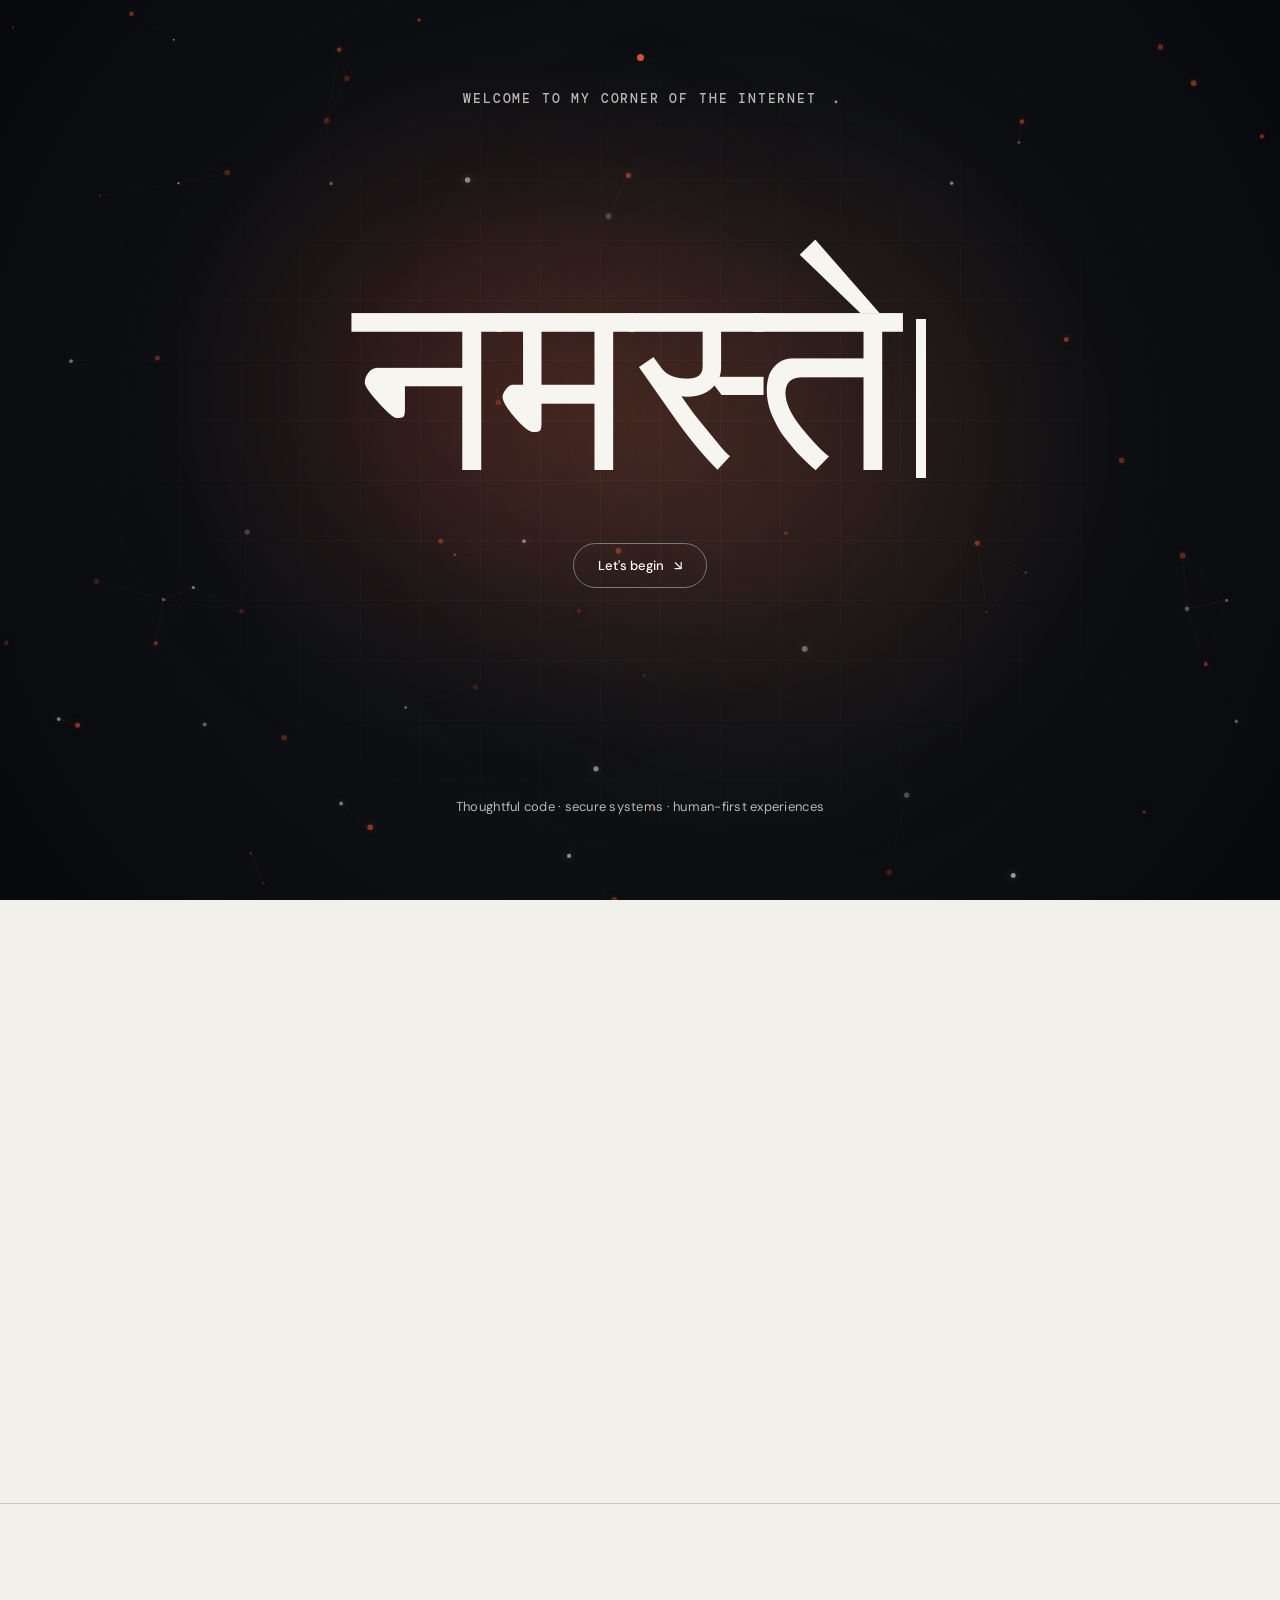
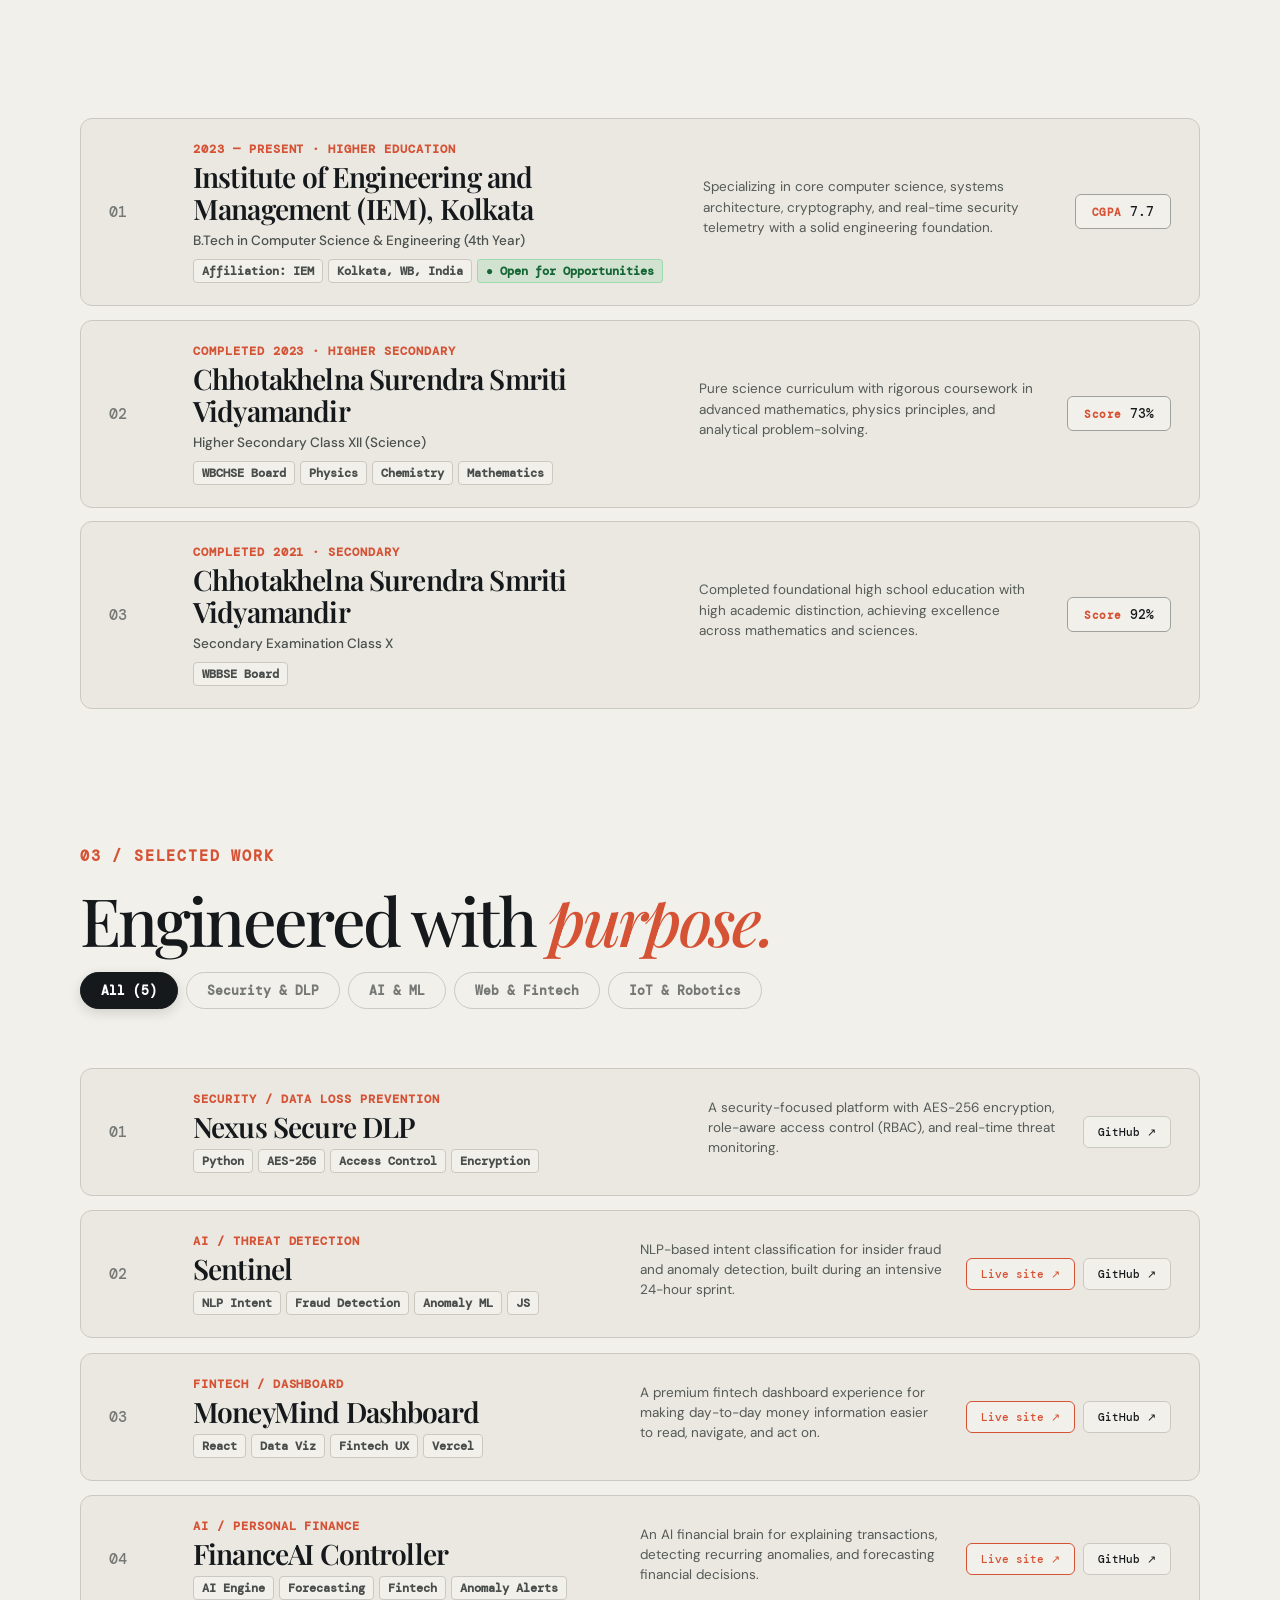
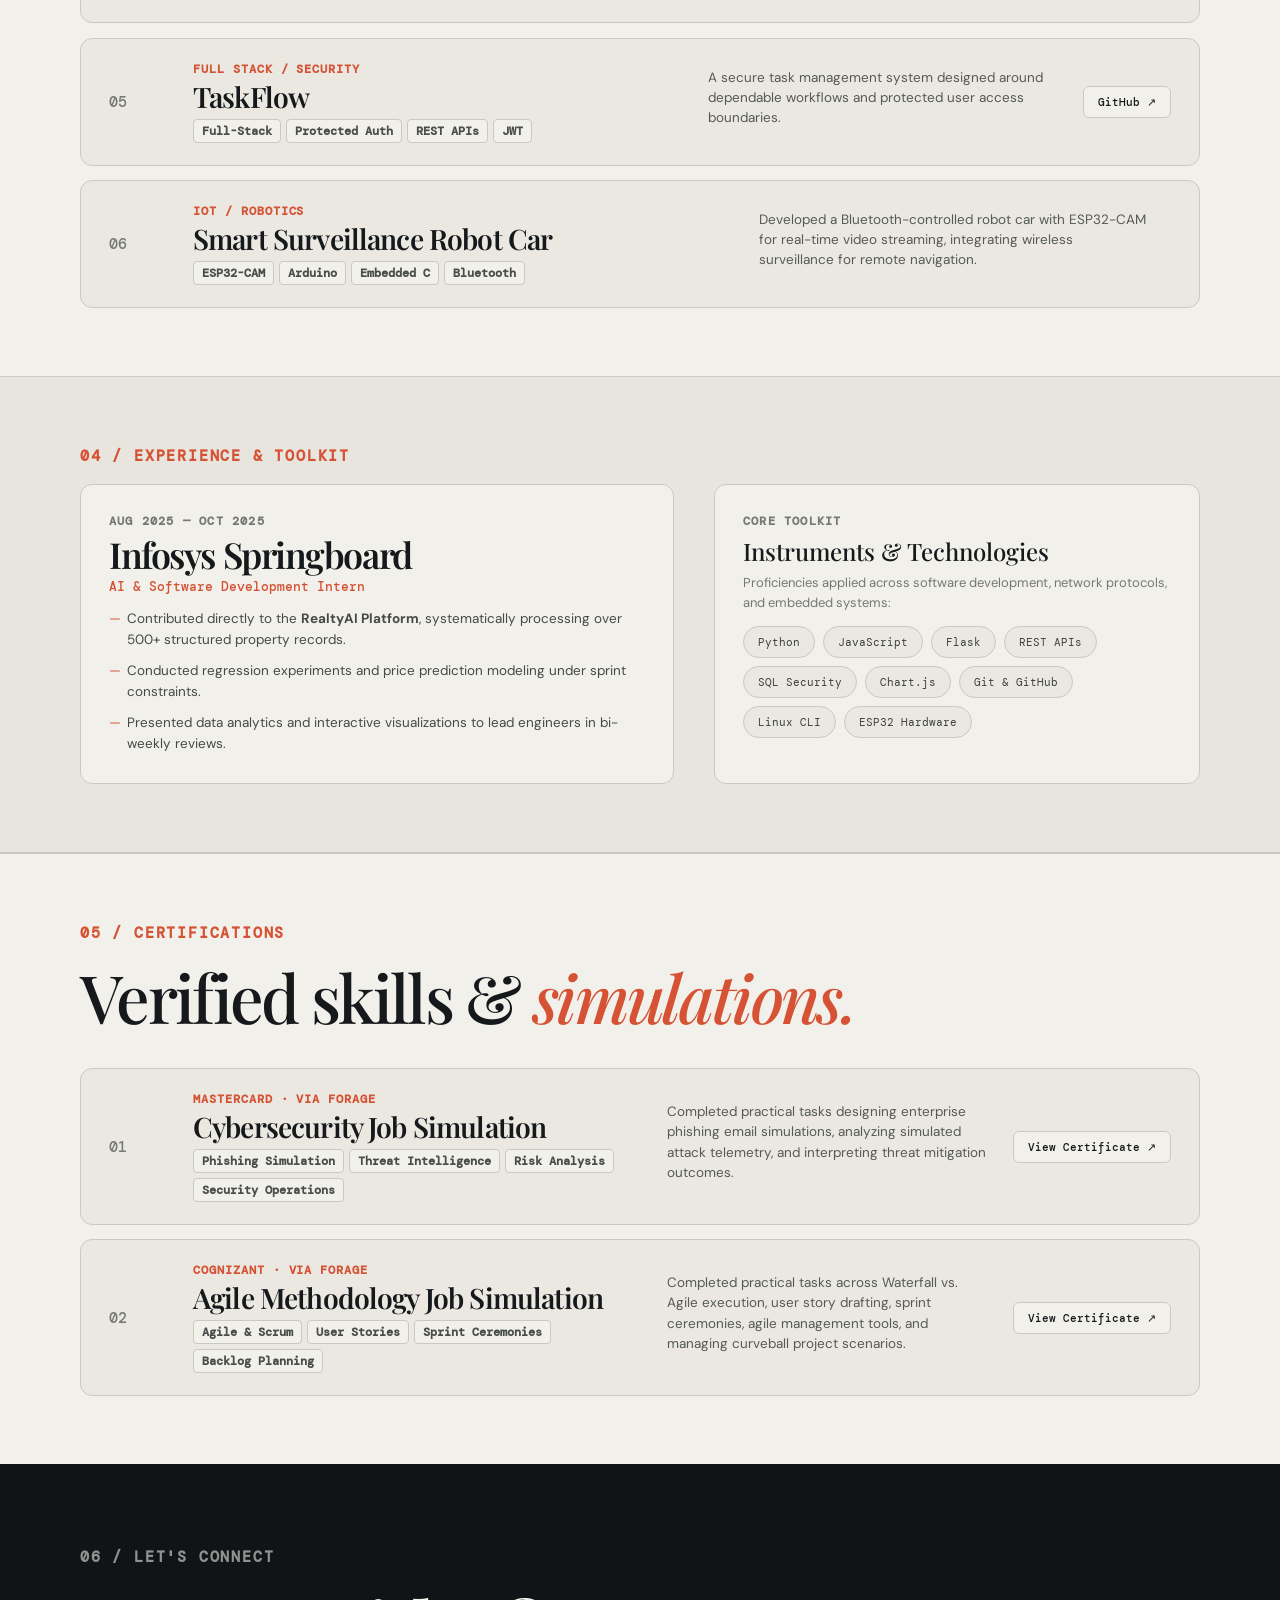
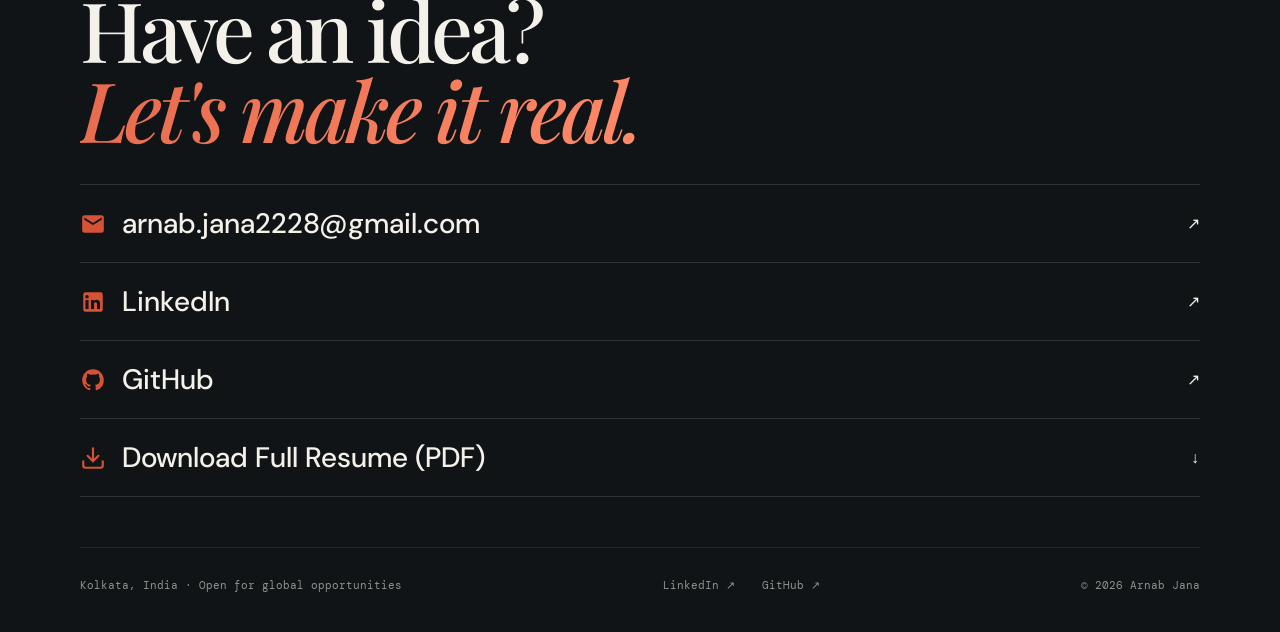
==== commit 7b068d35: "Update navigation menu and resume button visibility" ====
--- a/index.html
+++ b/index.html
@@ -58,9 +58,7 @@
         <p class="header-status">
           <span class="status-dot"></span> Available for opportunities
         </p>
-        <a href="arnab-jana-resume.pdf" download="Arnab-Jana-Resume.pdf" class="resume-header-link">
-          Resume ↓
-        </a>
+
         <button class="menu-toggle" id="menuToggle" aria-label="Open navigation" aria-expanded="false">
           <i></i><i></i><i></i>
         </button>
@@ -78,7 +76,7 @@
         <a href="#experience" class="drawer-nav-item">Experience <em>04</em></a>
         <a href="#certification" class="drawer-nav-item">Certifications <em>05</em></a>
         <a href="#contact" class="drawer-nav-item">Contact <em>06</em></a>
-        <a href="arnab-jana-resume.pdf" download="Arnab-Jana-Resume.pdf">Download resume <em>↓</em></a>
+
       </nav>
       <div class="menu-foot">Based in Kolkata, India<br/>Open to internships & collaborations</div>
     </aside>
@@ -118,9 +116,7 @@
                 <a href="#projects" class="text-link primary-cta">
                   <span>See selected work</span> <span class="btn-arrow">&darr;</span>
                 </a>
-                <a href="arnab-jana-resume.pdf" download="Arnab-Jana-Resume.pdf" class="outlined-link secondary-cta">
-                  <span>Download resume</span> <span class="btn-arrow">&darr;</span>
-                </a>
+
                 <a href="#contact" class="outlined-link secondary-cta">
                   <span>Get in touch</span> <span class="btn-arrow">&nearr;</span>
                 </a>
@@ -220,7 +216,7 @@
           <p class="eyebrow reveal">01 / ABOUT ME</p>
           <div class="section-head reveal">
             <h2 class="section-title">A builder who thinks about the <i>edges.</i></h2>
-            <a href="arnab-jana-resume.pdf" download="Arnab-Jana-Resume.pdf" class="outlined-link">Download resume ↓</a>
+
           </div>
 
           <div class="about-bento">
--- a/style.css
+++ b/style.css
@@ -327,9 +327,9 @@
   transition: border-color 0.3s ease;
 }
 
-/* ===== NAV LINKS — VISIBLE ON DESKTOP ===== */
+/* ===== NAV LINKS — HIDDEN ON DESKTOP ===== */
 .nav-links {
-  display: flex;
+  display: none;
   align-items: center;
   gap: 6px;
   list-style: none;
@@ -413,7 +413,7 @@
 }
 
 .menu-toggle {
-  display: none;
+  display: block;
   border: 0;
   background: none;
   width: 36px;
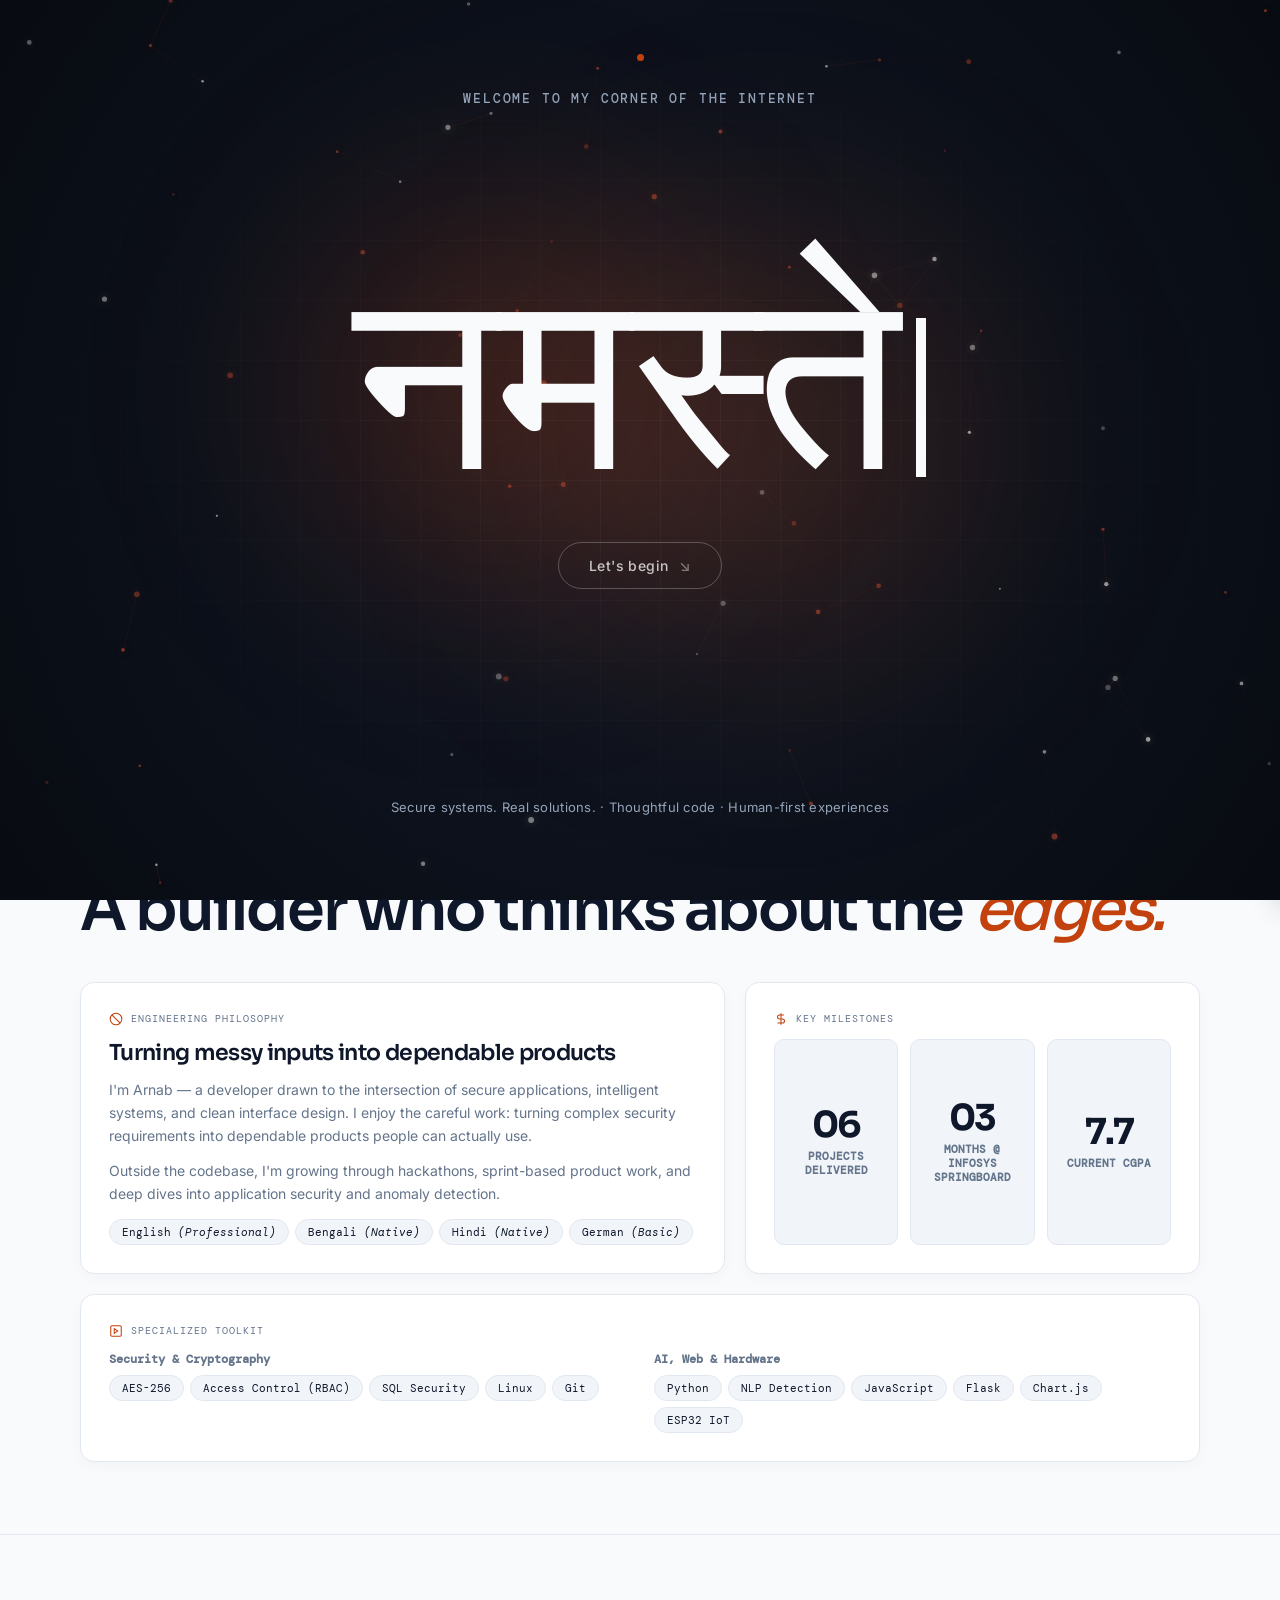
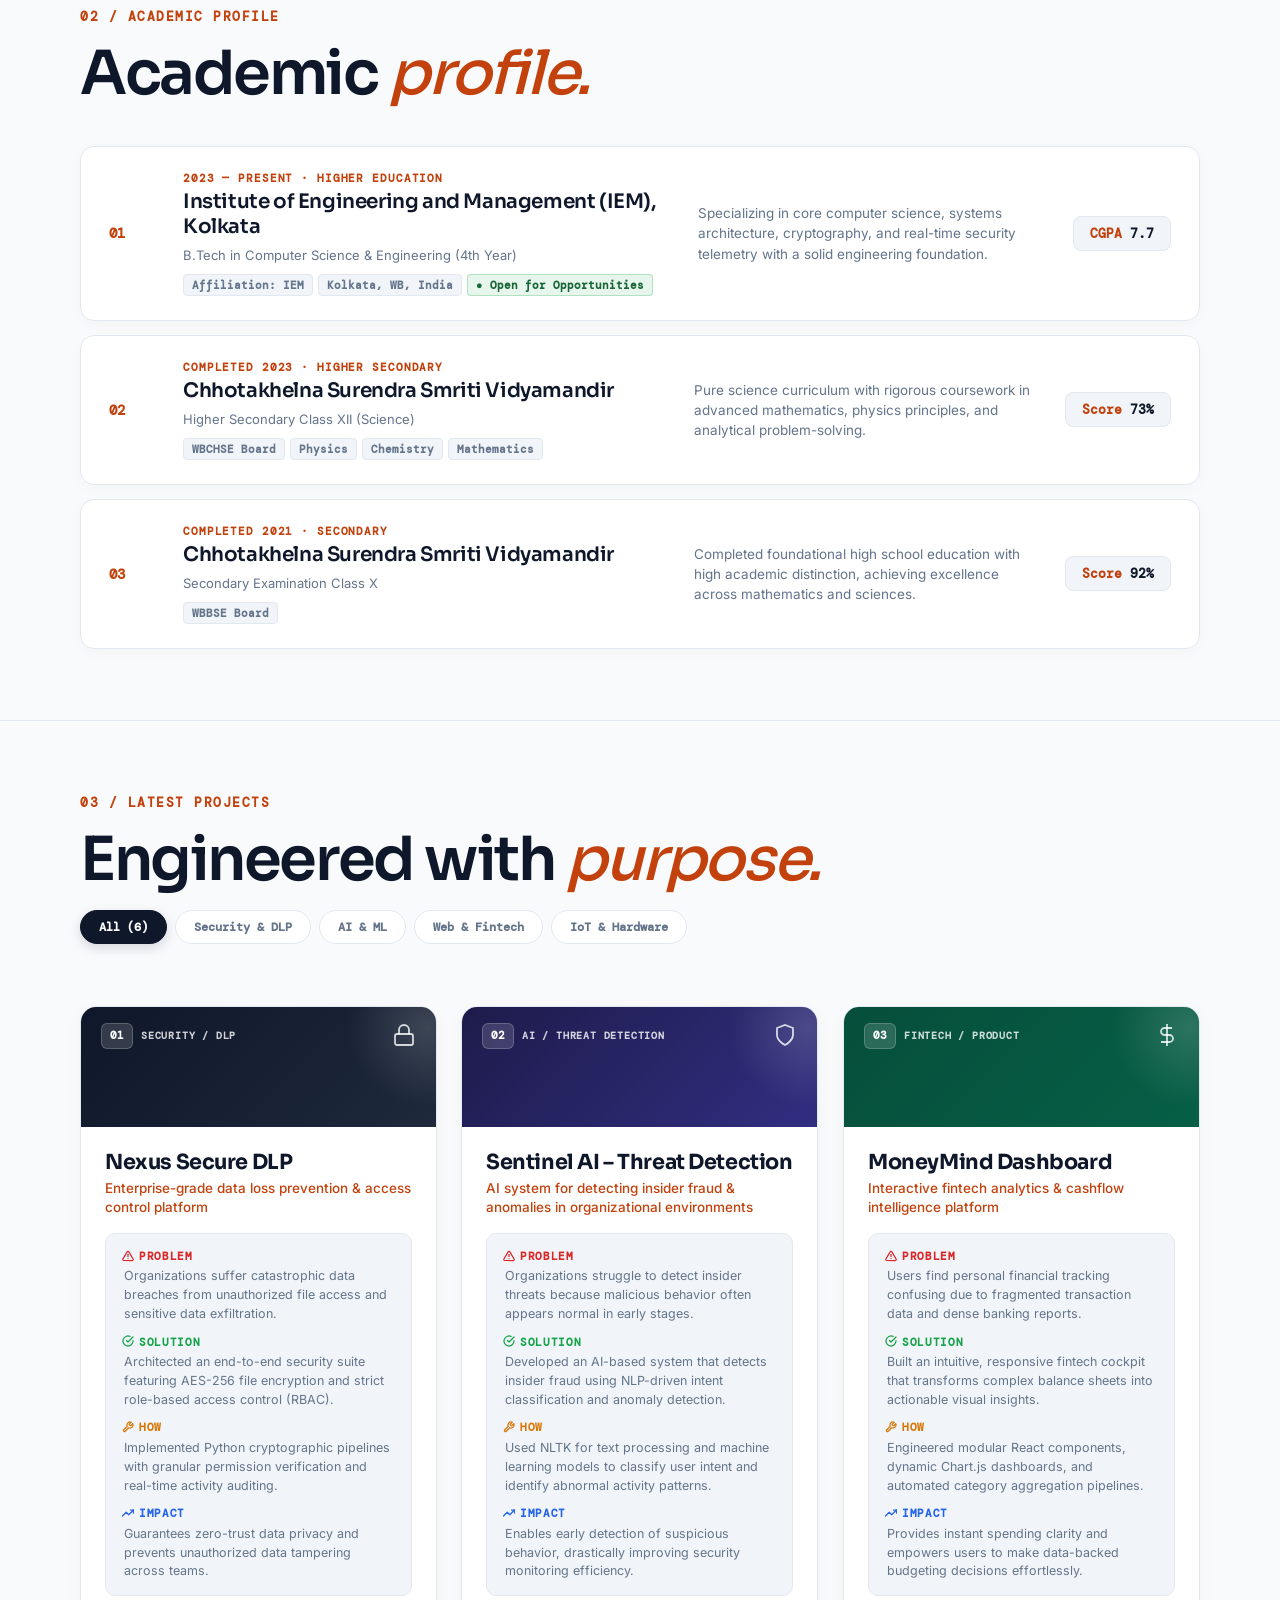
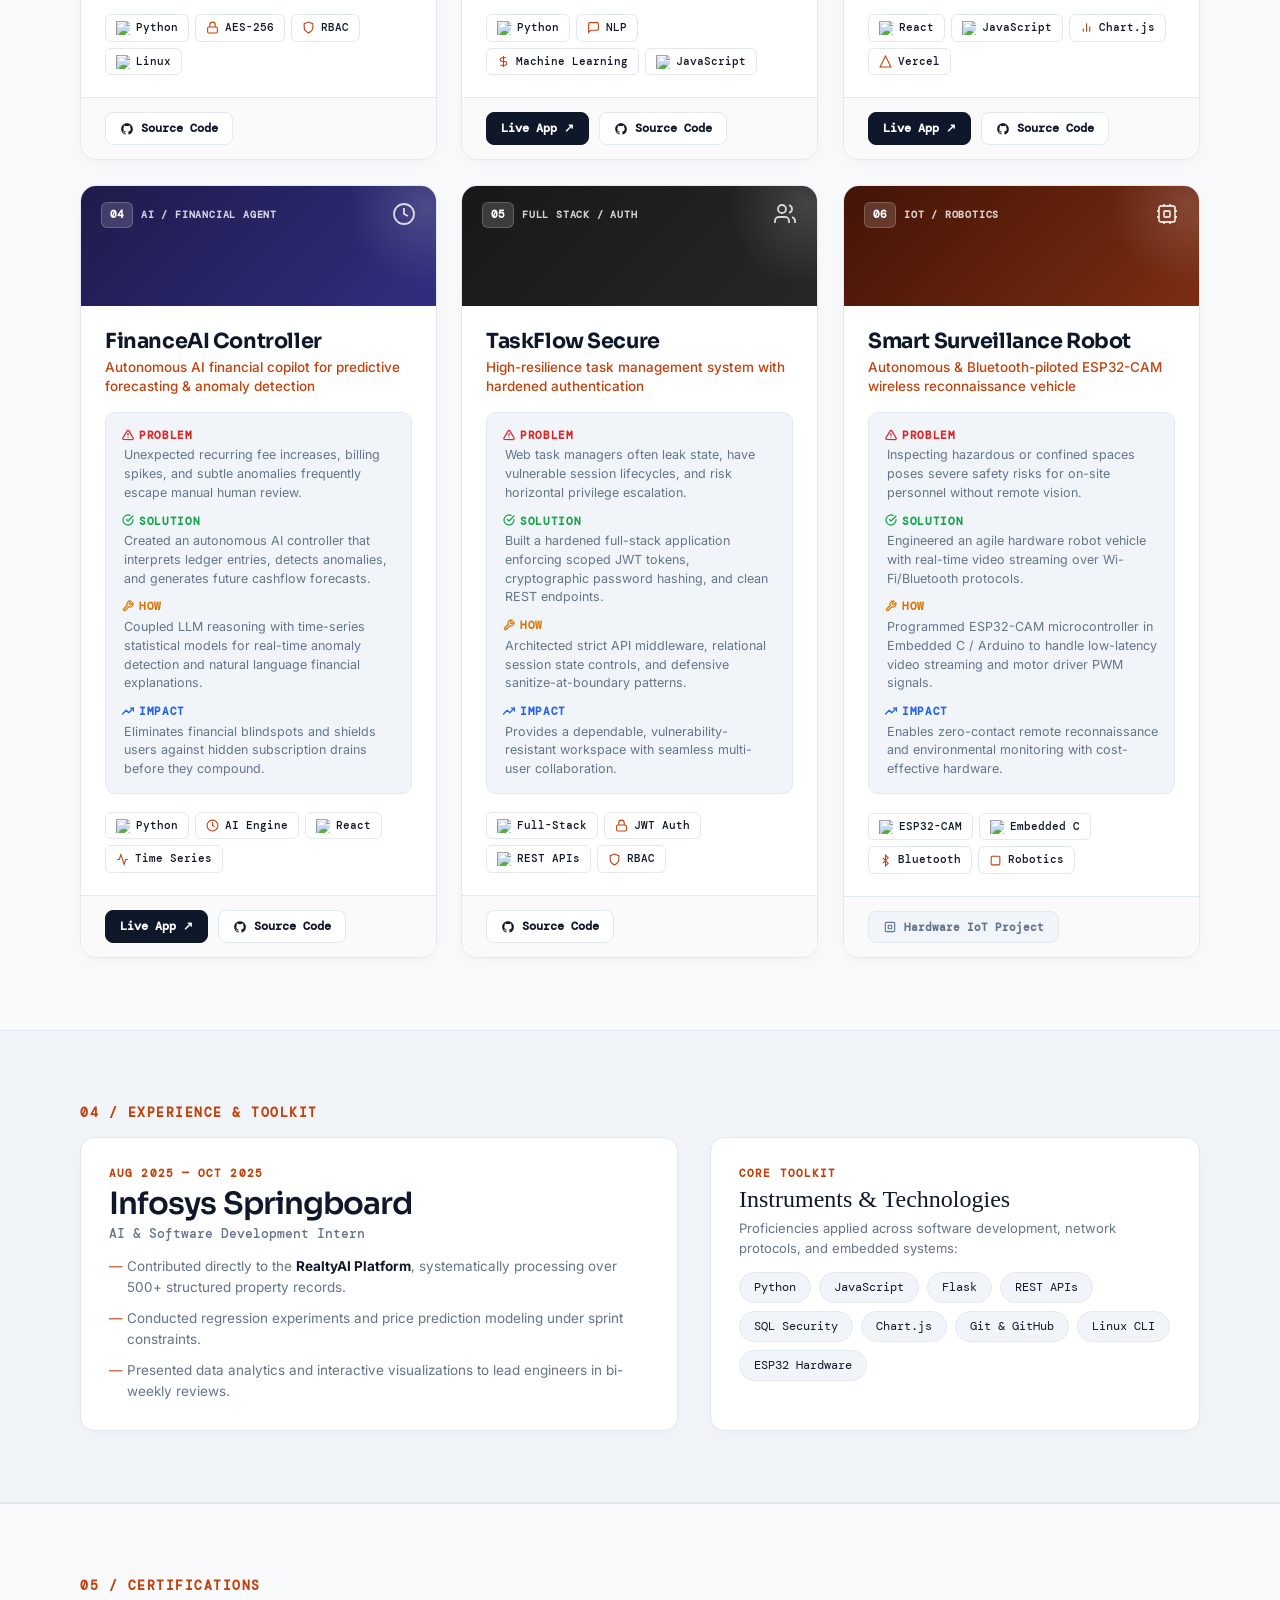
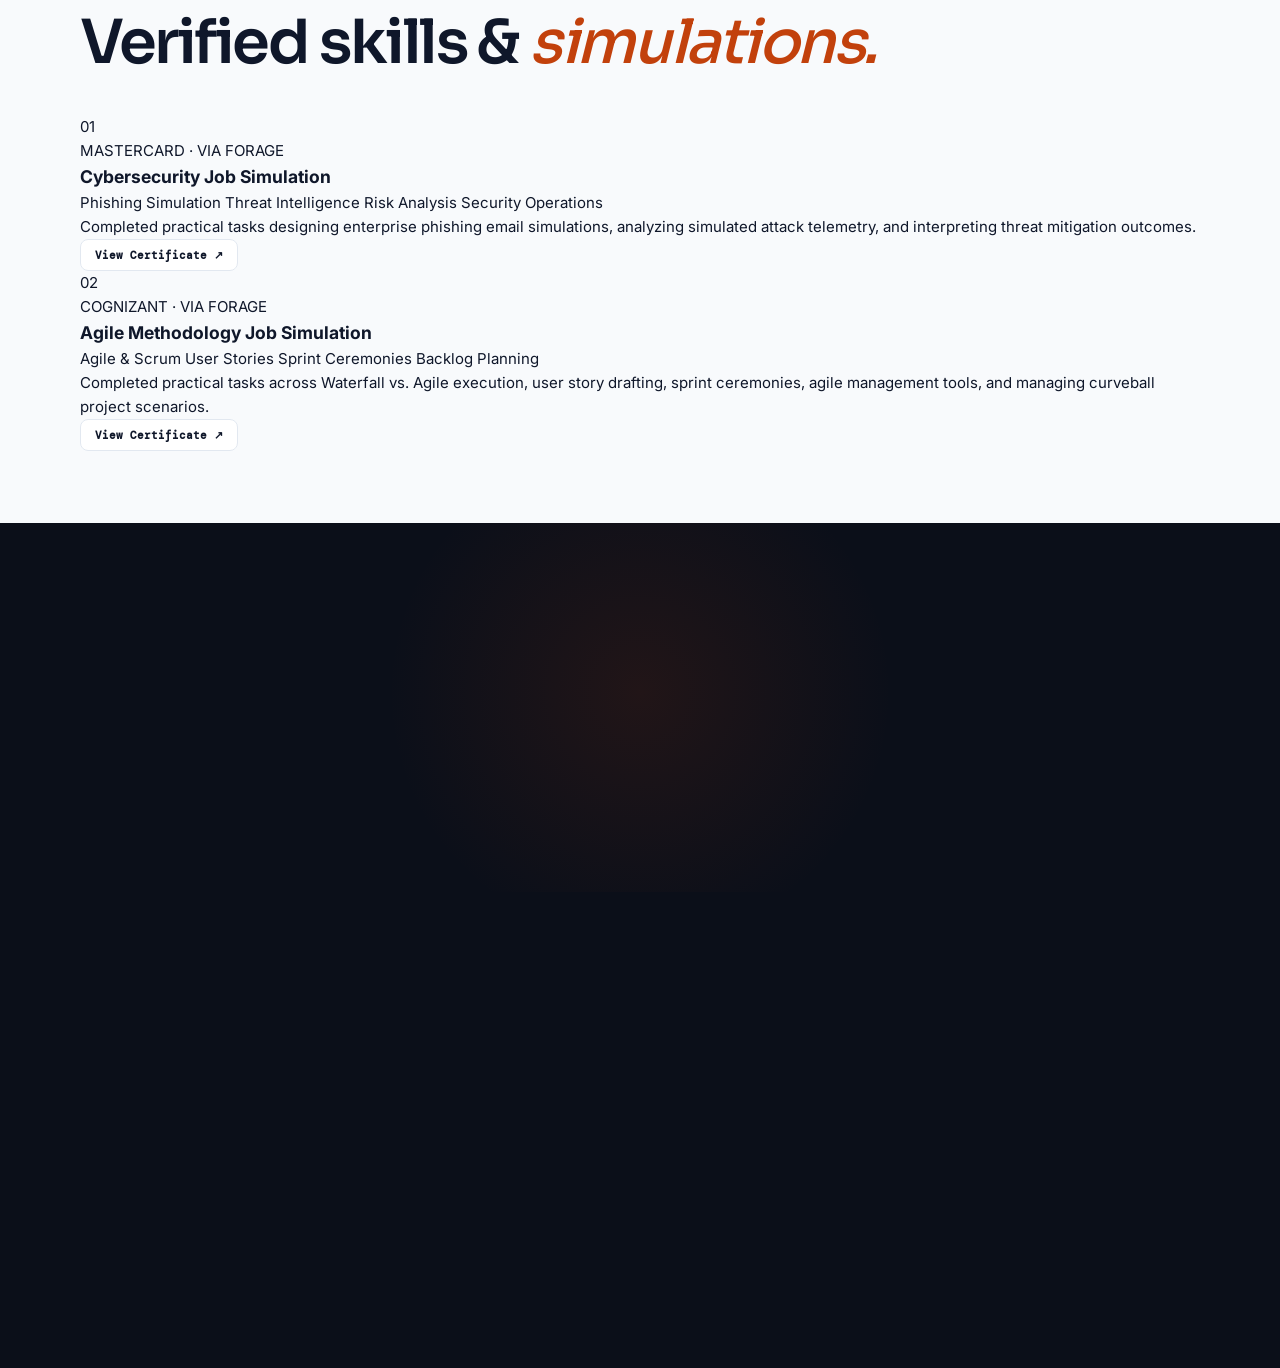
==== commit d0415968: "feat: redesign UI with modern animations, envelope mail icon, ghost begin-button with hover glow, sc" ====
--- a/index.html
+++ b/index.html
@@ -7,7 +7,7 @@
     <title>Arnab Jana — Portfolio</title>
     <link rel="preconnect" href="https://fonts.googleapis.com" />
     <link rel="preconnect" href="https://fonts.gstatic.com" crossorigin />
-    <link href="https://fonts.googleapis.com/css2?family=DM+Mono:wght@400;500&family=DM+Sans:ital,opsz,wght@0,9..40,400;0,9..40,500;0,9..40,600;0,9..40,700;1,400&family=Playfair+Display:ital,wght@0,500;0,600;0,700;1,400;1,500;1,600&family=Sacramento&display=swap" rel="stylesheet" />
+    <link href="https://fonts.googleapis.com/css2?family=DM+Mono:wght@400;500&family=Inter:wght@400;500;600&family=Sora:wght@400;500;600;700&family=Sacramento&display=swap" rel="stylesheet" />
     <link rel="stylesheet" href="style.css" />
   </head>
   <body>
@@ -28,10 +28,13 @@
         <h1 class="hello" aria-label="Hello">
           <span class="hello-word" id="helloWord"></span><span class="hello-cursor" id="helloCursor" aria-hidden="true"></span>
         </h1>
-        <button class="begin-button" id="beginButton">Let's begin <span aria-hidden="true">↘</span></button>
+        <button class="begin-button" id="beginButton">
+          <span class="begin-btn-text">Let's begin</span>
+          <span class="begin-btn-arrow" aria-hidden="true">↘</span>
+        </button>
       </div>
       <div class="welcome-bottom">
-        <p>Thoughtful code · secure systems · human-first experiences</p>
+        <p>Secure systems. Real solutions. · Thoughtful code · Human-first experiences</p>
         <div class="welcome-actions">
           
           
@@ -84,10 +87,10 @@
     <main>
       <!-- HERO SECTION -->
       <section class="hero section-pad" id="hero">
-        <!-- Ambient Decorative Lighting & Watermark -->
+        <!-- Ambient Decorative Lighting & Geometric Accent Block -->
+        <div class="hero-geo-shape" aria-hidden="true"></div>
         <div class="hero-ambient-glow-1" aria-hidden="true"></div>
         <div class="hero-ambient-glow-2" aria-hidden="true"></div>
-        <div class="hero-watermark" aria-hidden="true">22.5726° N, 88.3639° E · KOLKATA</div>
 
         <div class="container">
           <div class="hero-grid">
@@ -99,7 +102,7 @@
               </div>
 
               <div class="hero-meta reveal">
-                COMPUTER SCIENCE STUDENT &middot; SECURITY-MINDED BUILDER
+                SECURE SYSTEMS. REAL SOLUTIONS. &middot; CSE STUDENT &amp; BUILDER
               </div>
 
               <h2 class="hero-title reveal">
@@ -109,15 +112,15 @@
               </h2>
 
               <p class="hero-lead reveal">
-                Fourth-year CSE student at <strong>Institute of Engineering and Management</strong> specializing in IoT, cybersecurity &amp; machine learning. Dedicated to building reliable, resilient software architectures.
+                Fourth-year CSE student at <strong>Institute of Engineering and Management, Kolkata</strong> specializing in IoT, cybersecurity &amp; machine learning. Dedicated to building reliable, resilient software architectures.
               </p>
 
               <div class="hero-actions reveal">
-                <a href="#projects" class="text-link primary-cta">
-                  <span>See selected work</span> <span class="btn-arrow">&darr;</span>
+                <a href="#projects" class="primary-cta">
+                  <span>Explore Projects</span> <span class="btn-arrow">&darr;</span>
                 </a>
 
-                <a href="#contact" class="outlined-link secondary-cta">
+                <a href="#contact" class="secondary-cta">
                   <span>Get in touch</span> <span class="btn-arrow">&nearr;</span>
                 </a>
               </div>
@@ -141,69 +144,76 @@
               </div>
             </div>
 
-            <!-- Right Telemetry Dossier Card -->
-            <div class="hero-editorial-card reveal">
-              <div class="card-glass-highlight" aria-hidden="true"></div>
-              
-              <!-- Card Top Header with Avatar -->
-              <div class="hero-avatar-card-head">
-                <div class="avatar-frame">
-                  <img src="arnab-avatar.png" alt="Arnab Jana" class="hero-avatar-img">
-                  <span class="avatar-online-badge" title="Active Candidate"></span>
-                </div>
-                <div class="avatar-meta">
-                  <div class="avatar-name-row">
-                    <h3 class="avatar-name">Arnab Jana</h3>
-                    <span class="verified-badge" title="Verified Student">&check; Verified</span>
-                  </div>
-                  <p class="avatar-subtext">CSE Student &amp; Security Researcher</p>
-                </div>
-              </div>
-
-              <!-- Telemetry Header -->
-              <div class="telemetry-header-bar">
-                <p class="telemetry-kicker">INDEX TELEMETRY</p>
-                <span class="telemetry-id">ID / AJ-2026</span>
-              </div>
-
-              <!-- Telemetry Data Rows -->
-              <div class="telemetry-rows-list">
-                <div class="telemetry-row">
-                  <span class="telemetry-label">CANDIDATE</span>
-                  <span class="telemetry-val">Arnab Jana</span>
-                </div>
-                <div class="telemetry-row">
-                  <span class="telemetry-label">INSTITUTION</span>
-                  <span class="telemetry-val institution-val">Institute of Engineering and Management</span>
-                </div>
-                <div class="telemetry-row">
-                  <span class="telemetry-label">ACADEMIC INDEX</span>
-                  <span class="telemetry-val index-badge">7.7 CGPA</span>
-                </div>
-                <div class="telemetry-row">
-                  <span class="telemetry-label">SPECIALTY</span>
-                  <span class="telemetry-val">IoT &middot; Cybersecurity &middot; AI</span>
-                </div>
-                <div class="telemetry-row">
-                  <span class="telemetry-label">INTERNSHIP</span>
-                  <span class="telemetry-val highlight-val">Infosys Springboard AI (3 mos)</span>
-                </div>
-              </div>
-
-              <!-- Tech Stack Tag Cloud -->
-              <div class="pill-row hero-tags-row">
-                <span class="tag-pill">Python</span>
-                <span class="tag-pill">AES-256</span>
-                <span class="tag-pill">JavaScript</span>
-                <span class="tag-pill">Flask</span>
-                <span class="tag-pill">Linux</span>
-                <span class="tag-pill">ESP32-CAM</span>
-              </div>
-
-              <!-- Card Status Footer -->
-              <div class="telemetry-footer-bar">
-                <span class="live-sys-dot"></span>
-                <span class="sys-status-text">READY FOR SYSTEM ARCHITECTURE &amp; DEV ROLES</span>
+            <!-- Right Profile / Identity Card -->
+            <div class="hero-identity-card-wrap reveal">
+              <div class="hero-identity-backdrop" aria-hidden="true"></div>
+              <div class="hero-editorial-card">
+                <div class="card-glass-highlight" aria-hidden="true"></div>
+                
+                <!-- Card Top Header with Avatar -->
+                <div class="hero-avatar-card-head">
+                  <div class="avatar-frame">
+                    <img src="arnab-avatar.png" alt="Arnab Jana" class="hero-avatar-img">
+                    <span class="avatar-online-badge" title="Active Candidate"></span>
+                  </div>
+                  <div class="avatar-meta">
+                    <div class="avatar-name-row">
+                      <h3 class="avatar-name">Arnab Jana</h3>
+                      <span class="verified-badge" title="Verified Student">&check; Verified</span>
+                    </div>
+                    <p class="avatar-subtext">CSE Student &amp; Developer</p>
+                  </div>
+                </div>
+
+                <!-- Telemetry Header -->
+                <div class="telemetry-header-bar">
+                  <p class="telemetry-kicker">PROFILE TELEMETRY</p>
+                  <span class="telemetry-id">ID / AJ-2026</span>
+                </div>
+
+                <!-- Telemetry Data Rows -->
+                <div class="telemetry-rows-list">
+                  <div class="telemetry-row">
+                    <span class="telemetry-label">CANDIDATE</span>
+                    <span class="telemetry-val">Arnab Jana</span>
+                  </div>
+                  <div class="telemetry-row">
+                    <span class="telemetry-label">INSTITUTION</span>
+                    <span class="telemetry-val institution-val">Institute of Engineering &amp; Management, Kolkata</span>
+                  </div>
+                  <div class="telemetry-row">
+                    <span class="telemetry-label">ACADEMIC INDEX</span>
+                    <span class="telemetry-val index-badge">7.7 CGPA</span>
+                  </div>
+                  <div class="telemetry-row">
+                    <span class="telemetry-label">SPECIALTY</span>
+                    <span class="telemetry-val">IoT &middot; Security &middot; AI</span>
+                  </div>
+                  <div class="telemetry-row">
+                    <span class="telemetry-label">INTERNSHIP</span>
+                    <span class="telemetry-val highlight-val">Infosys Springboard</span>
+                  </div>
+                </div>
+
+                <!-- Tech Stack Tag Cloud -->
+                <div class="pill-row hero-tags-row">
+                  <span class="tag-pill">Python</span>
+                  <span class="tag-pill">C</span>
+                  <span class="tag-pill">Java</span>
+                  <span class="tag-pill">JavaScript</span>
+                  <span class="tag-pill">HTML</span>
+                  <span class="tag-pill">CSS</span>
+                  <span class="tag-pill">Flask</span>
+                  <span class="tag-pill">SQL</span>
+                  <span class="tag-pill">Linux</span>
+                  <span class="tag-pill">ESP32</span>
+                </div>
+
+                <!-- Card Status Footer -->
+                <div class="telemetry-footer-bar">
+                  <span class="live-sys-dot"></span>
+                  <span class="sys-status-text">READY FOR SYSTEM ARCHITECTURE &amp; DEV ROLES</span>
+                </div>
               </div>
             </div>
           </div>
@@ -216,7 +226,6 @@
           <p class="eyebrow reveal">01 / ABOUT ME</p>
           <div class="section-head reveal">
             <h2 class="section-title">A builder who thinks about the <i>edges.</i></h2>
-
           </div>
 
           <div class="about-bento">
@@ -235,6 +244,7 @@
               </p>
               <div class="skill-pills" style="margin-top:14px;">
                 <span class="skill-pill">English <i>(Professional)</i></span>
+                <span class="skill-pill">Bengali <i>(Native)</i></span>
                 <span class="skill-pill">Hindi <i>(Native)</i></span>
                 <span class="skill-pill">German <i>(Basic)</i></span>
               </div>
@@ -308,65 +318,65 @@
             </div>
           </div>
 
-          <div class="project-cards-wrap">
+          <div class="education-cards-wrap">
             <!-- Education 1: IEM Kolkata -->
-            <article class="project-card reveal">
-              <div class="project-number">01</div>
-              <div class="project-main-col">
-                <p class="project-type">2023 — PRESENT · HIGHER EDUCATION</p>
+            <article class="edu-card reveal">
+              <div class="edu-badge-number">01</div>
+              <div class="edu-main-col">
+                <p class="edu-type">2023 — PRESENT · HIGHER EDUCATION</p>
                 <h3>Institute of Engineering and Management (IEM), Kolkata</h3>
                 <p class="edu-degree">B.Tech in Computer Science &amp; Engineering (4th Year)</p>
-                <div class="project-tags">
+                <div class="edu-tags">
                   <span>Affiliation: IEM</span>
                   <span>Kolkata, WB, India</span>
                   <span class="tag-status-open">● Open for Opportunities</span>
                 </div>
               </div>
-              <div class="project-desc-col">
+              <div class="edu-desc-col">
                 <p>Specializing in core computer science, systems architecture, cryptography, and real-time security telemetry with a solid engineering foundation.</p>
               </div>
-              <div class="project-actions">
+              <div class="edu-actions">
                 <div class="edu-score-badge"><strong>CGPA</strong> 7.7</div>
               </div>
             </article>
 
             <!-- Education 2: Class XII -->
-            <article class="project-card reveal">
-              <div class="project-number">02</div>
-              <div class="project-main-col">
-                <p class="project-type">COMPLETED 2023 · HIGHER SECONDARY</p>
+            <article class="edu-card reveal">
+              <div class="edu-badge-number">02</div>
+              <div class="edu-main-col">
+                <p class="edu-type">COMPLETED 2023 · HIGHER SECONDARY</p>
                 <h3>Chhotakhelna Surendra Smriti Vidyamandir</h3>
                 <p class="edu-degree">Higher Secondary Class XII (Science)</p>
-                <div class="project-tags">
+                <div class="edu-tags">
                   <span>WBCHSE Board</span>
                   <span>Physics</span>
                   <span>Chemistry</span>
                   <span>Mathematics</span>
                 </div>
               </div>
-              <div class="project-desc-col">
+              <div class="edu-desc-col">
                 <p>Pure science curriculum with rigorous coursework in advanced mathematics, physics principles, and analytical problem-solving.</p>
               </div>
-              <div class="project-actions">
+              <div class="edu-actions">
                 <div class="edu-score-badge"><strong>Score</strong> 73%</div>
               </div>
             </article>
 
             <!-- Education 3: Class X -->
-            <article class="project-card reveal">
-              <div class="project-number">03</div>
-              <div class="project-main-col">
-                <p class="project-type">COMPLETED 2021 · SECONDARY</p>
+            <article class="edu-card reveal">
+              <div class="edu-badge-number">03</div>
+              <div class="edu-main-col">
+                <p class="edu-type">COMPLETED 2021 · SECONDARY</p>
                 <h3>Chhotakhelna Surendra Smriti Vidyamandir</h3>
                 <p class="edu-degree">Secondary Examination Class X</p>
-                <div class="project-tags">
+                <div class="edu-tags">
                   <span>WBBSE Board</span>
                 </div>
               </div>
-              <div class="project-desc-col">
+              <div class="edu-desc-col">
                 <p>Completed foundational high school education with high academic distinction, achieving excellence across mathematics and sciences.</p>
               </div>
-              <div class="project-actions">
+              <div class="edu-actions">
                 <div class="edu-score-badge"><strong>Score</strong> 92%</div>
               </div>
             </article>
@@ -374,154 +384,368 @@
         </div>
       </section>
 
-      <!-- PROJECTS SECTION (SELECTED WORK) -->
-      <section class="section-pad" id="projects">
+      <!-- PROJECTS SECTION (PRODUCT-STYLE GRID) -->
+      <section class="section-pad ruled" id="projects">
         <div class="container">
           <div class="section-head reveal">
             <div>
-              <p class="eyebrow">03 / SELECTED WORK</p>
+              <p class="eyebrow">03 / LATEST PROJECTS</p>
               <h2 class="section-title">Engineered with <i>purpose.</i></h2>
             </div>
             
             <!-- Category Filter -->
             <div class="projects-filter-bar">
-              <button class="filter-chip active" data-filter="all">All (5)</button>
-              <button class="filter-chip" data-filter="security">Security & DLP</button>
-              <button class="filter-chip" data-filter="ai">AI & ML</button>
-              <button class="filter-chip" data-filter="web">Web & Fintech</button>
-              <button class="filter-chip" data-filter="iot">IoT & Robotics</button>
-            </div>
-          </div>
-
-          <div class="project-cards-wrap">
+              <button class="filter-chip active" data-filter="all">All (6)</button>
+              <button class="filter-chip" data-filter="security">Security &amp; DLP</button>
+              <button class="filter-chip" data-filter="ai">AI &amp; ML</button>
+              <button class="filter-chip" data-filter="web">Web &amp; Fintech</button>
+              <button class="filter-chip" data-filter="iot">IoT &amp; Hardware</button>
+            </div>
+          </div>
+
+          <!-- Product Style Grid -->
+          <div class="product-grid">
             <!-- Project 1: Nexus Secure DLP -->
-            <article class="project-card reveal" data-category="security">
-              <div class="project-number">01</div>
-              <div class="project-main-col">
-                <p class="project-type">SECURITY / DATA LOSS PREVENTION</p>
-                <h3>Nexus Secure DLP</h3>
-                <div class="project-tags">
-                  <span>Python</span>
-                  <span>AES-256</span>
-                  <span>Access Control</span>
-                  <span>Encryption</span>
-                </div>
-              </div>
-              <div class="project-desc-col">
-                <p>A security-focused platform with AES-256 encryption, role-aware access control (RBAC), and real-time threat monitoring.</p>
-              </div>
-              <div class="project-actions">
-                <a href="https://github.com/Arnab0513/Nexus-Secure-Dlp" target="_blank" rel="noopener">GitHub ↗</a>
+            <article class="product-card reveal" data-category="security">
+              <div class="product-card-preview preview-security">
+                <div class="preview-glow"></div>
+                <div class="preview-badge-row">
+                  <span class="product-index-badge">01</span>
+                  <span class="product-category-tag">SECURITY / DLP</span>
+                </div>
+                <div class="preview-icon-wrapper">
+                  <svg viewBox="0 0 24 24" fill="none" stroke="currentColor" stroke-width="1.8">
+                    <rect width="18" height="11" x="3" y="11" rx="2" ry="2"/>
+                    <path d="M7 11V7a5 5 0 0 1 10 0v4"/>
+                  </svg>
+                </div>
+              </div>
+              
+              <div class="product-card-body">
+                <h3 class="product-title">Nexus Secure DLP</h3>
+                <p class="product-headline">Enterprise-grade data loss prevention &amp; access control platform</p>
+                
+                <div class="project-spec-sheet">
+                  <div class="spec-row">
+                    <span class="spec-label red"><svg class="spec-icon-svg" viewBox="0 0 24 24" fill="none" stroke="currentColor" stroke-width="2.5" stroke-linecap="round" stroke-linejoin="round" aria-hidden="true"><path d="M10.29 3.86L1.82 18a2 2 0 001.71 3h16.94a2 2 0 001.71-3L13.71 3.86a2 2 0 00-3.42 0z"/><line x1="12" y1="9" x2="12" y2="13"/><line x1="12" y1="17" x2="12.01" y2="17"/></svg> Problem</span>
+                    <p class="spec-text">Organizations suffer catastrophic data breaches from unauthorized file access and sensitive data exfiltration.</p>
+                  </div>
+                  <div class="spec-row">
+                    <span class="spec-label green"><svg class="spec-icon-svg" viewBox="0 0 24 24" fill="none" stroke="currentColor" stroke-width="2.5" stroke-linecap="round" stroke-linejoin="round" aria-hidden="true"><path d="M22 11.08V12a10 10 0 11-5.93-9.14"/><polyline points="22 4 12 14.01 9 11.01"/></svg> Solution</span>
+                    <p class="spec-text">Architected an end-to-end security suite featuring AES-256 file encryption and strict role-based access control (RBAC).</p>
+                  </div>
+                  <div class="spec-row">
+                    <span class="spec-label orange"><svg class="spec-icon-svg" viewBox="0 0 24 24" fill="none" stroke="currentColor" stroke-width="2.5" stroke-linecap="round" stroke-linejoin="round" aria-hidden="true"><path d="M14.7 6.3a1 1 0 000 1.4l1.6 1.6a1 1 0 001.4 0l3.77-3.77a6 6 0 01-7.94 7.94l-6.91 6.91a2.12 2.12 0 01-3-3l6.91-6.91a6 6 0 017.94-7.94l-3.76 3.76z"/></svg> How</span>
+                    <p class="spec-text">Implemented Python cryptographic pipelines with granular permission verification and real-time activity auditing.</p>
+                  </div>
+                  <div class="spec-row">
+                    <span class="spec-label blue"><svg class="spec-icon-svg" viewBox="0 0 24 24" fill="none" stroke="currentColor" stroke-width="2.5" stroke-linecap="round" stroke-linejoin="round" aria-hidden="true"><polyline points="23 6 13.5 15.5 8.5 10.5 1 18"/><polyline points="17 6 23 6 23 12"/></svg> Impact</span>
+                    <p class="spec-text">Guarantees zero-trust data privacy and prevents unauthorized data tampering across teams.</p>
+                  </div>
+                </div>
+
+                <div class="product-tags">
+                  <span class="product-tag"><img src="https://cdn.jsdelivr.net/gh/devicons/devicon/icons/python/python-original.svg" alt="Python" class="tag-tech-icon"/> Python</span>
+                  <span class="product-tag"><svg viewBox="0 0 24 24" fill="none" stroke="currentColor" stroke-width="2" class="tag-tech-svg"><rect x="3" y="11" width="18" height="11" rx="2"/><path d="M7 11V7a5 5 0 0 1 10 0v4"/></svg> AES-256</span>
+                  <span class="product-tag"><svg viewBox="0 0 24 24" fill="none" stroke="currentColor" stroke-width="2" class="tag-tech-svg"><path d="M12 22s8-4 8-10V5l-8-3-8 3v7c0 6 8 10 8 10z"/></svg> RBAC</span>
+                  <span class="product-tag"><img src="https://cdn.jsdelivr.net/gh/devicons/devicon/icons/linux/linux-original.svg" alt="Linux" class="tag-tech-icon"/> Linux</span>
+                </div>
+              </div>
+
+              <div class="product-card-footer">
+                <a href="https://github.com/Arnab0513/Nexus-Secure-Dlp" target="_blank" rel="noopener" class="product-btn outline">
+                  <svg viewBox="0 0 24 24" fill="currentColor" width="14" height="14"><path fill-rule="evenodd" clip-rule="evenodd" d="M12 2C6.477 2 2 6.484 2 12.017c0 4.425 2.865 8.18 6.839 9.504.5.092.682-.217.682-.483 0-.237-.008-.868-.013-1.703-2.782.605-3.369-1.343-3.369-1.343-.454-1.158-1.11-1.466-1.11-1.466-.908-.62.069-.608.069-.608 1.003.07 1.53 1.032 1.53 1.032.892 1.53 2.341 1.088 2.91.832.092-.647.35-1.088.636-1.338-2.22-.253-4.555-1.113-4.555-4.951 0-1.093.39-1.988 1.029-2.688-.103-.253-.446-1.272.098-2.65 0 0 .84-.27 2.75 1.026A9.564 9.564 0 0 1 12 6.844c.85.004 1.705.115 2.504.337 1.909-1.296 2.747-1.027 2.747-1.027.546 1.379.202 2.398.1 2.651.64.7 1.028 1.595 1.028 2.688 0 3.848-2.339 4.695-4.566 4.943.359.309.678.92.678 1.855 0 1.338-.012 2.419-.012 2.747 0 .268.18.58.688.482A10.019 10.019 0 0 0 22 12.017C22 6.484 17.522 2 12 2z"/></svg>
+                  <span>Source Code</span>
+                </a>
               </div>
             </article>
 
             <!-- Project 2: Sentinel -->
-            <article class="project-card reveal" data-category="ai security">
-              <div class="project-number">02</div>
-              <div class="project-main-col">
-                <p class="project-type">AI / THREAT DETECTION</p>
-                <h3>Sentinel</h3>
-                <div class="project-tags">
-                  <span>NLP Intent</span>
-                  <span>Fraud Detection</span>
-                  <span>Anomaly ML</span>
-                  <span>JS</span>
-                </div>
-              </div>
-              <div class="project-desc-col">
-                <p>NLP-based intent classification for insider fraud and anomaly detection, built during an intensive 24-hour sprint.</p>
-              </div>
-              <div class="project-actions">
-                <a class="live" href="https://arnab0513.github.io/Sentinel" target="_blank" rel="noopener">Live site ↗</a>
-                <a href="https://github.com/Arnab0513/Sentinel" target="_blank" rel="noopener">GitHub ↗</a>
+            <article class="product-card reveal" data-category="ai security">
+              <div class="product-card-preview preview-ai">
+                <div class="preview-glow"></div>
+                <div class="preview-badge-row">
+                  <span class="product-index-badge">02</span>
+                  <span class="product-category-tag">AI / THREAT DETECTION</span>
+                </div>
+                <div class="preview-icon-wrapper">
+                  <svg viewBox="0 0 24 24" fill="none" stroke="currentColor" stroke-width="1.8">
+                    <path d="M12 22s8-4 8-10V5l-8-3-8 3v7c0 6 8 10 8 10z"/>
+                  </svg>
+                </div>
+              </div>
+              
+              <div class="product-card-body">
+                <h3 class="product-title">Sentinel AI – Threat Detection</h3>
+                <p class="product-headline">AI system for detecting insider fraud &amp; anomalies in organizational environments</p>
+                
+                <div class="project-spec-sheet">
+                  <div class="spec-row">
+                    <span class="spec-label red"><svg class="spec-icon-svg" viewBox="0 0 24 24" fill="none" stroke="currentColor" stroke-width="2.5" stroke-linecap="round" stroke-linejoin="round" aria-hidden="true"><path d="M10.29 3.86L1.82 18a2 2 0 001.71 3h16.94a2 2 0 001.71-3L13.71 3.86a2 2 0 00-3.42 0z"/><line x1="12" y1="9" x2="12" y2="13"/><line x1="12" y1="17" x2="12.01" y2="17"/></svg> Problem</span>
+                    <p class="spec-text">Organizations struggle to detect insider threats because malicious behavior often appears normal in early stages.</p>
+                  </div>
+                  <div class="spec-row">
+                    <span class="spec-label green"><svg class="spec-icon-svg" viewBox="0 0 24 24" fill="none" stroke="currentColor" stroke-width="2.5" stroke-linecap="round" stroke-linejoin="round" aria-hidden="true"><path d="M22 11.08V12a10 10 0 11-5.93-9.14"/><polyline points="22 4 12 14.01 9 11.01"/></svg> Solution</span>
+                    <p class="spec-text">Developed an AI-based system that detects insider fraud using NLP-driven intent classification and anomaly detection.</p>
+                  </div>
+                  <div class="spec-row">
+                    <span class="spec-label orange"><svg class="spec-icon-svg" viewBox="0 0 24 24" fill="none" stroke="currentColor" stroke-width="2.5" stroke-linecap="round" stroke-linejoin="round" aria-hidden="true"><path d="M14.7 6.3a1 1 0 000 1.4l1.6 1.6a1 1 0 001.4 0l3.77-3.77a6 6 0 01-7.94 7.94l-6.91 6.91a2.12 2.12 0 01-3-3l6.91-6.91a6 6 0 017.94-7.94l-3.76 3.76z"/></svg> How</span>
+                    <p class="spec-text">Used NLTK for text processing and machine learning models to classify user intent and identify abnormal activity patterns.</p>
+                  </div>
+                  <div class="spec-row">
+                    <span class="spec-label blue"><svg class="spec-icon-svg" viewBox="0 0 24 24" fill="none" stroke="currentColor" stroke-width="2.5" stroke-linecap="round" stroke-linejoin="round" aria-hidden="true"><polyline points="23 6 13.5 15.5 8.5 10.5 1 18"/><polyline points="17 6 23 6 23 12"/></svg> Impact</span>
+                    <p class="spec-text">Enables early detection of suspicious behavior, drastically improving security monitoring efficiency.</p>
+                  </div>
+                </div>
+
+                <div class="product-tags">
+                  <span class="product-tag"><img src="https://cdn.jsdelivr.net/gh/devicons/devicon/icons/python/python-original.svg" alt="Python" class="tag-tech-icon"/> Python</span>
+                  <span class="product-tag"><svg viewBox="0 0 24 24" fill="none" stroke="currentColor" stroke-width="2" class="tag-tech-svg"><path d="M21 15a2 2 0 0 1-2 2H7l-4 4V5a2 2 0 0 1 2-2h14a2 2 0 0 1 2 2z"/></svg> NLP</span>
+                  <span class="product-tag"><svg viewBox="0 0 24 24" fill="none" stroke="currentColor" stroke-width="2" class="tag-tech-svg"><path d="M12 2v20M17 5H9.5a3.5 3.5 0 0 0 0 7h5a3.5 3.5 0 0 1 0 7H6"/></svg> Machine Learning</span>
+                  <span class="product-tag"><img src="https://cdn.jsdelivr.net/gh/devicons/devicon/icons/javascript/javascript-original.svg" alt="JavaScript" class="tag-tech-icon"/> JavaScript</span>
+                </div>
+              </div>
+
+              <div class="product-card-footer">
+                <a href="https://arnab0513.github.io/Sentinel" target="_blank" rel="noopener" class="product-btn primary">
+                  <span>Live App</span> <span class="btn-arrow">&nearr;</span>
+                </a>
+                <a href="https://github.com/Arnab0513/Sentinel" target="_blank" rel="noopener" class="product-btn outline">
+                  <svg viewBox="0 0 24 24" fill="currentColor" width="14" height="14"><path fill-rule="evenodd" clip-rule="evenodd" d="M12 2C6.477 2 2 6.484 2 12.017c0 4.425 2.865 8.18 6.839 9.504.5.092.682-.217.682-.483 0-.237-.008-.868-.013-1.703-2.782.605-3.369-1.343-3.369-1.343-.454-1.158-1.11-1.466-1.11-1.466-.908-.62.069-.608.069-.608 1.003.07 1.53 1.032 1.53 1.032.892 1.53 2.341 1.088 2.91.832.092-.647.35-1.088.636-1.338-2.22-.253-4.555-1.113-4.555-4.951 0-1.093.39-1.988 1.029-2.688-.103-.253-.446-1.272.098-2.65 0 0 .84-.27 2.75 1.026A9.564 9.564 0 0 1 12 6.844c.85.004 1.705.115 2.504.337 1.909-1.296 2.747-1.027 2.747-1.027.546 1.379.202 2.398.1 2.651.64.7 1.028 1.595 1.028 2.688 0 3.848-2.339 4.695-4.566 4.943.359.309.678.92.678 1.855 0 1.338-.012 2.419-.012 2.747 0 .268.18.58.688.482A10.019 10.019 0 0 0 22 12.017C22 6.484 17.522 2 12 2z"/></svg>
+                  <span>Source Code</span>
+                </a>
               </div>
             </article>
 
             <!-- Project 3: MoneyMind Dashboard -->
-            <article class="project-card reveal" data-category="web">
-              <div class="project-number">03</div>
-              <div class="project-main-col">
-                <p class="project-type">FINTECH / DASHBOARD</p>
-                <h3>MoneyMind Dashboard</h3>
-                <div class="project-tags">
-                  <span>React</span>
-                  <span>Data Viz</span>
-                  <span>Fintech UX</span>
-                  <span>Vercel</span>
-                </div>
-              </div>
-              <div class="project-desc-col">
-                <p>A premium fintech dashboard experience for making day-to-day money information easier to read, navigate, and act on.</p>
-              </div>
-              <div class="project-actions">
-                <a class="live" href="https://moneymind-dashboard.vercel.app" target="_blank" rel="noopener">Live site ↗</a>
-                <a href="https://github.com/Arnab0513/moneymind-dashboard" target="_blank" rel="noopener">GitHub ↗</a>
+            <article class="product-card reveal" data-category="web">
+              <div class="product-card-preview preview-fintech">
+                <div class="preview-glow"></div>
+                <div class="preview-badge-row">
+                  <span class="product-index-badge">03</span>
+                  <span class="product-category-tag">FINTECH / PRODUCT</span>
+                </div>
+                <div class="preview-icon-wrapper">
+                  <svg viewBox="0 0 24 24" fill="none" stroke="currentColor" stroke-width="1.8">
+                    <line x1="12" y1="1" x2="12" y2="23"/>
+                    <path d="M17 5H9.5a3.5 3.5 0 0 0 0 7h5a3.5 3.5 0 0 1 0 7H6"/>
+                  </svg>
+                </div>
+              </div>
+              
+              <div class="product-card-body">
+                <h3 class="product-title">MoneyMind Dashboard</h3>
+                <p class="product-headline">Interactive fintech analytics &amp; cashflow intelligence platform</p>
+                
+                <div class="project-spec-sheet">
+                  <div class="spec-row">
+                    <span class="spec-label red"><svg class="spec-icon-svg" viewBox="0 0 24 24" fill="none" stroke="currentColor" stroke-width="2.5" stroke-linecap="round" stroke-linejoin="round" aria-hidden="true"><path d="M10.29 3.86L1.82 18a2 2 0 001.71 3h16.94a2 2 0 001.71-3L13.71 3.86a2 2 0 00-3.42 0z"/><line x1="12" y1="9" x2="12" y2="13"/><line x1="12" y1="17" x2="12.01" y2="17"/></svg> Problem</span>
+                    <p class="spec-text">Users find personal financial tracking confusing due to fragmented transaction data and dense banking reports.</p>
+                  </div>
+                  <div class="spec-row">
+                    <span class="spec-label green"><svg class="spec-icon-svg" viewBox="0 0 24 24" fill="none" stroke="currentColor" stroke-width="2.5" stroke-linecap="round" stroke-linejoin="round" aria-hidden="true"><path d="M22 11.08V12a10 10 0 11-5.93-9.14"/><polyline points="22 4 12 14.01 9 11.01"/></svg> Solution</span>
+                    <p class="spec-text">Built an intuitive, responsive fintech cockpit that transforms complex balance sheets into actionable visual insights.</p>
+                  </div>
+                  <div class="spec-row">
+                    <span class="spec-label orange"><svg class="spec-icon-svg" viewBox="0 0 24 24" fill="none" stroke="currentColor" stroke-width="2.5" stroke-linecap="round" stroke-linejoin="round" aria-hidden="true"><path d="M14.7 6.3a1 1 0 000 1.4l1.6 1.6a1 1 0 001.4 0l3.77-3.77a6 6 0 01-7.94 7.94l-6.91 6.91a2.12 2.12 0 01-3-3l6.91-6.91a6 6 0 017.94-7.94l-3.76 3.76z"/></svg> How</span>
+                    <p class="spec-text">Engineered modular React components, dynamic Chart.js dashboards, and automated category aggregation pipelines.</p>
+                  </div>
+                  <div class="spec-row">
+                    <span class="spec-label blue"><svg class="spec-icon-svg" viewBox="0 0 24 24" fill="none" stroke="currentColor" stroke-width="2.5" stroke-linecap="round" stroke-linejoin="round" aria-hidden="true"><polyline points="23 6 13.5 15.5 8.5 10.5 1 18"/><polyline points="17 6 23 6 23 12"/></svg> Impact</span>
+                    <p class="spec-text">Provides instant spending clarity and empowers users to make data-backed budgeting decisions effortlessly.</p>
+                  </div>
+                </div>
+
+                <div class="product-tags">
+                  <span class="product-tag"><img src="https://cdn.jsdelivr.net/gh/devicons/devicon/icons/react/react-original.svg" alt="React" class="tag-tech-icon"/> React</span>
+                  <span class="product-tag"><img src="https://cdn.jsdelivr.net/gh/devicons/devicon/icons/javascript/javascript-original.svg" alt="JavaScript" class="tag-tech-icon"/> JavaScript</span>
+                  <span class="product-tag"><svg viewBox="0 0 24 24" fill="none" stroke="currentColor" stroke-width="2" class="tag-tech-svg"><path d="M18 20V10M12 20V4M6 20v-6"/></svg> Chart.js</span>
+                  <span class="product-tag"><svg viewBox="0 0 24 24" fill="none" stroke="currentColor" stroke-width="2" class="tag-tech-svg"><polygon points="12 2 2 22 22 22"/></svg> Vercel</span>
+                </div>
+              </div>
+
+              <div class="product-card-footer">
+                <a href="https://moneymind-dashboard.vercel.app" target="_blank" rel="noopener" class="product-btn primary">
+                  <span>Live App</span> <span class="btn-arrow">&nearr;</span>
+                </a>
+                <a href="https://github.com/Arnab0513/moneymind-dashboard" target="_blank" rel="noopener" class="product-btn outline">
+                  <svg viewBox="0 0 24 24" fill="currentColor" width="14" height="14"><path fill-rule="evenodd" clip-rule="evenodd" d="M12 2C6.477 2 2 6.484 2 12.017c0 4.425 2.865 8.18 6.839 9.504.5.092.682-.217.682-.483 0-.237-.008-.868-.013-1.703-2.782.605-3.369-1.343-3.369-1.343-.454-1.158-1.11-1.466-1.11-1.466-.908-.62.069-.608.069-.608 1.003.07 1.53 1.032 1.53 1.032.892 1.53 2.341 1.088 2.91.832.092-.647.35-1.088.636-1.338-2.22-.253-4.555-1.113-4.555-4.951 0-1.093.39-1.988 1.029-2.688-.103-.253-.446-1.272.098-2.65 0 0 .84-.27 2.75 1.026A9.564 9.564 0 0 1 12 6.844c.85.004 1.705.115 2.504.337 1.909-1.296 2.747-1.027 2.747-1.027.546 1.379.202 2.398.1 2.651.64.7 1.028 1.595 1.028 2.688 0 3.848-2.339 4.695-4.566 4.943.359.309.678.92.678 1.855 0 1.338-.012 2.419-.012 2.747 0 .268.18.58.688.482A10.019 10.019 0 0 0 22 12.017C22 6.484 17.522 2 12 2z"/></svg>
+                  <span>Source Code</span>
+                </a>
               </div>
             </article>
 
             <!-- Project 4: FinanceAI Controller -->
-            <article class="project-card reveal" data-category="ai web">
-              <div class="project-number">04</div>
-              <div class="project-main-col">
-                <p class="project-type">AI / PERSONAL FINANCE</p>
-                <h3>FinanceAI Controller</h3>
-                <div class="project-tags">
-                  <span>AI Engine</span>
-                  <span>Forecasting</span>
-                  <span>Fintech</span>
-                  <span>Anomaly Alerts</span>
-                </div>
-              </div>
-              <div class="project-desc-col">
-                <p>An AI financial brain for explaining transactions, detecting recurring anomalies, and forecasting financial decisions.</p>
-              </div>
-              <div class="project-actions">
-                <a class="live" href="https://finance-ai-controller-your-ai-finan.vercel.app" target="_blank" rel="noopener">Live site ↗</a>
-                <a href="https://github.com/Arnab0513/FinanceAI-Controller-Your-AI-Finan" target="_blank" rel="noopener">GitHub ↗</a>
+            <article class="product-card reveal" data-category="ai web">
+              <div class="product-card-preview preview-ai">
+                <div class="preview-glow"></div>
+                <div class="preview-badge-row">
+                  <span class="product-index-badge">04</span>
+                  <span class="product-category-tag">AI / FINANCIAL AGENT</span>
+                </div>
+                <div class="preview-icon-wrapper">
+                  <svg viewBox="0 0 24 24" fill="none" stroke="currentColor" stroke-width="1.8">
+                    <circle cx="12" cy="12" r="10"/>
+                    <path d="M12 6v6l4 2"/>
+                  </svg>
+                </div>
+              </div>
+              
+              <div class="product-card-body">
+                <h3 class="product-title">FinanceAI Controller</h3>
+                <p class="product-headline">Autonomous AI financial copilot for predictive forecasting &amp; anomaly detection</p>
+                
+                <div class="project-spec-sheet">
+                  <div class="spec-row">
+                    <span class="spec-label red"><svg class="spec-icon-svg" viewBox="0 0 24 24" fill="none" stroke="currentColor" stroke-width="2.5" stroke-linecap="round" stroke-linejoin="round" aria-hidden="true"><path d="M10.29 3.86L1.82 18a2 2 0 001.71 3h16.94a2 2 0 001.71-3L13.71 3.86a2 2 0 00-3.42 0z"/><line x1="12" y1="9" x2="12" y2="13"/><line x1="12" y1="17" x2="12.01" y2="17"/></svg> Problem</span>
+                    <p class="spec-text">Unexpected recurring fee increases, billing spikes, and subtle anomalies frequently escape manual human review.</p>
+                  </div>
+                  <div class="spec-row">
+                    <span class="spec-label green"><svg class="spec-icon-svg" viewBox="0 0 24 24" fill="none" stroke="currentColor" stroke-width="2.5" stroke-linecap="round" stroke-linejoin="round" aria-hidden="true"><path d="M22 11.08V12a10 10 0 11-5.93-9.14"/><polyline points="22 4 12 14.01 9 11.01"/></svg> Solution</span>
+                    <p class="spec-text">Created an autonomous AI controller that interprets ledger entries, detects anomalies, and generates future cashflow forecasts.</p>
+                  </div>
+                  <div class="spec-row">
+                    <span class="spec-label orange"><svg class="spec-icon-svg" viewBox="0 0 24 24" fill="none" stroke="currentColor" stroke-width="2.5" stroke-linecap="round" stroke-linejoin="round" aria-hidden="true"><path d="M14.7 6.3a1 1 0 000 1.4l1.6 1.6a1 1 0 001.4 0l3.77-3.77a6 6 0 01-7.94 7.94l-6.91 6.91a2.12 2.12 0 01-3-3l6.91-6.91a6 6 0 017.94-7.94l-3.76 3.76z"/></svg> How</span>
+                    <p class="spec-text">Coupled LLM reasoning with time-series statistical models for real-time anomaly detection and natural language financial explanations.</p>
+                  </div>
+                  <div class="spec-row">
+                    <span class="spec-label blue"><svg class="spec-icon-svg" viewBox="0 0 24 24" fill="none" stroke="currentColor" stroke-width="2.5" stroke-linecap="round" stroke-linejoin="round" aria-hidden="true"><polyline points="23 6 13.5 15.5 8.5 10.5 1 18"/><polyline points="17 6 23 6 23 12"/></svg> Impact</span>
+                    <p class="spec-text">Eliminates financial blindspots and shields users against hidden subscription drains before they compound.</p>
+                  </div>
+                </div>
+
+                <div class="product-tags">
+                  <span class="product-tag"><img src="https://cdn.jsdelivr.net/gh/devicons/devicon/icons/python/python-original.svg" alt="Python" class="tag-tech-icon"/> Python</span>
+                  <span class="product-tag"><svg viewBox="0 0 24 24" fill="none" stroke="currentColor" stroke-width="2" class="tag-tech-svg"><circle cx="12" cy="12" r="10"/><path d="M12 6v6l4 2"/></svg> AI Engine</span>
+                  <span class="product-tag"><img src="https://cdn.jsdelivr.net/gh/devicons/devicon/icons/react/react-original.svg" alt="React" class="tag-tech-icon"/> React</span>
+                  <span class="product-tag"><svg viewBox="0 0 24 24" fill="none" stroke="currentColor" stroke-width="2" class="tag-tech-svg"><path d="M22 12h-4l-3 9L9 3l-3 9H2"/></svg> Time Series</span>
+                </div>
+              </div>
+
+              <div class="product-card-footer">
+                <a href="https://finance-ai-controller-your-ai-finan.vercel.app" target="_blank" rel="noopener" class="product-btn primary">
+                  <span>Live App</span> <span class="btn-arrow">&nearr;</span>
+                </a>
+                <a href="https://github.com/Arnab0513/FinanceAI-Controller-Your-AI-Finan" target="_blank" rel="noopener" class="product-btn outline">
+                  <svg viewBox="0 0 24 24" fill="currentColor" width="14" height="14"><path fill-rule="evenodd" clip-rule="evenodd" d="M12 2C6.477 2 2 6.484 2 12.017c0 4.425 2.865 8.18 6.839 9.504.5.092.682-.217.682-.483 0-.237-.008-.868-.013-1.703-2.782.605-3.369-1.343-3.369-1.343-.454-1.158-1.11-1.466-1.11-1.466-.908-.62.069-.608.069-.608 1.003.07 1.53 1.032 1.53 1.032.892 1.53 2.341 1.088 2.91.832.092-.647.35-1.088.636-1.338-2.22-.253-4.555-1.113-4.555-4.951 0-1.093.39-1.988 1.029-2.688-.103-.253-.446-1.272.098-2.65 0 0 .84-.27 2.75 1.026A9.564 9.564 0 0 1 12 6.844c.85.004 1.705.115 2.504.337 1.909-1.296 2.747-1.027 2.747-1.027.546 1.379.202 2.398.1 2.651.64.7 1.028 1.595 1.028 2.688 0 3.848-2.339 4.695-4.566 4.943.359.309.678.92.678 1.855 0 1.338-.012 2.419-.012 2.747 0 .268.18.58.688.482A10.019 10.019 0 0 0 22 12.017C22 6.484 17.522 2 12 2z"/></svg>
+                  <span>Source Code</span>
+                </a>
               </div>
             </article>
 
             <!-- Project 5: TaskFlow -->
-            <article class="project-card reveal" data-category="web security">
-              <div class="project-number">05</div>
-              <div class="project-main-col">
-                <p class="project-type">FULL STACK / SECURITY</p>
-                <h3>TaskFlow</h3>
-                <div class="project-tags">
-                  <span>Full-Stack</span>
-                  <span>Protected Auth</span>
-                  <span>REST APIs</span>
-                  <span>JWT</span>
-                </div>
-              </div>
-              <div class="project-desc-col">
-                <p>A secure task management system designed around dependable workflows and protected user access boundaries.</p>
-              </div>
-              <div class="project-actions">
-                <a href="https://github.com/Arnab0513/TaskFlow-Secure-Task-Management-System" target="_blank" rel="noopener">GitHub ↗</a>
-              </div>
-            </article>
-
-            <!-- Project 6: Smart Surveillance & Bluetooth-Controlled Robot Car -->
-            <article class="project-card reveal" data-category="iot">
-              <div class="project-number">06</div>
-              <div class="project-main-col">
-                <p class="project-type">IOT / ROBOTICS</p>
-                <h3>Smart Surveillance Robot Car</h3>
-                <div class="project-tags">
-                  <span>ESP32-CAM</span>
-                  <span>Arduino</span>
-                  <span>Embedded C</span>
-                  <span>Bluetooth</span>
-                </div>
-              </div>
-              <div class="project-desc-col">
-                <p>Developed a Bluetooth-controlled robot car with ESP32-CAM for real-time video streaming, integrating wireless surveillance for remote navigation.</p>
+            <article class="product-card reveal" data-category="web security">
+              <div class="product-card-preview preview-web">
+                <div class="preview-glow"></div>
+                <div class="preview-badge-row">
+                  <span class="product-index-badge">05</span>
+                  <span class="product-category-tag">FULL STACK / AUTH</span>
+                </div>
+                <div class="preview-icon-wrapper">
+                  <svg viewBox="0 0 24 24" fill="none" stroke="currentColor" stroke-width="1.8">
+                    <path d="M16 21v-2a4 4 0 0 0-4-4H6a4 4 0 0 0-4 4v2"/>
+                    <circle cx="9" cy="7" r="4"/>
+                    <path d="M22 21v-2a4 4 0 0 0-3-3.87"/>
+                    <path d="M16 3.13a4 4 0 0 1 0 7.75"/>
+                  </svg>
+                </div>
               </div>
               
-            </article>
-          </div>
-
+              <div class="product-card-body">
+                <h3 class="product-title">TaskFlow Secure</h3>
+                <p class="product-headline">High-resilience task management system with hardened authentication</p>
+                
+                <div class="project-spec-sheet">
+                  <div class="spec-row">
+                    <span class="spec-label red"><svg class="spec-icon-svg" viewBox="0 0 24 24" fill="none" stroke="currentColor" stroke-width="2.5" stroke-linecap="round" stroke-linejoin="round" aria-hidden="true"><path d="M10.29 3.86L1.82 18a2 2 0 001.71 3h16.94a2 2 0 001.71-3L13.71 3.86a2 2 0 00-3.42 0z"/><line x1="12" y1="9" x2="12" y2="13"/><line x1="12" y1="17" x2="12.01" y2="17"/></svg> Problem</span>
+                    <p class="spec-text">Web task managers often leak state, have vulnerable session lifecycles, and risk horizontal privilege escalation.</p>
+                  </div>
+                  <div class="spec-row">
+                    <span class="spec-label green"><svg class="spec-icon-svg" viewBox="0 0 24 24" fill="none" stroke="currentColor" stroke-width="2.5" stroke-linecap="round" stroke-linejoin="round" aria-hidden="true"><path d="M22 11.08V12a10 10 0 11-5.93-9.14"/><polyline points="22 4 12 14.01 9 11.01"/></svg> Solution</span>
+                    <p class="spec-text">Built a hardened full-stack application enforcing scoped JWT tokens, cryptographic password hashing, and clean REST endpoints.</p>
+                  </div>
+                  <div class="spec-row">
+                    <span class="spec-label orange"><svg class="spec-icon-svg" viewBox="0 0 24 24" fill="none" stroke="currentColor" stroke-width="2.5" stroke-linecap="round" stroke-linejoin="round" aria-hidden="true"><path d="M14.7 6.3a1 1 0 000 1.4l1.6 1.6a1 1 0 001.4 0l3.77-3.77a6 6 0 01-7.94 7.94l-6.91 6.91a2.12 2.12 0 01-3-3l6.91-6.91a6 6 0 017.94-7.94l-3.76 3.76z"/></svg> How</span>
+                    <p class="spec-text">Architected strict API middleware, relational session state controls, and defensive sanitize-at-boundary patterns.</p>
+                  </div>
+                  <div class="spec-row">
+                    <span class="spec-label blue"><svg class="spec-icon-svg" viewBox="0 0 24 24" fill="none" stroke="currentColor" stroke-width="2.5" stroke-linecap="round" stroke-linejoin="round" aria-hidden="true"><polyline points="23 6 13.5 15.5 8.5 10.5 1 18"/><polyline points="17 6 23 6 23 12"/></svg> Impact</span>
+                    <p class="spec-text">Provides a dependable, vulnerability-resistant workspace with seamless multi-user collaboration.</p>
+                  </div>
+                </div>
+
+                <div class="product-tags">
+                  <span class="product-tag"><img src="https://cdn.jsdelivr.net/gh/devicons/devicon/icons/javascript/javascript-original.svg" alt="JavaScript" class="tag-tech-icon"/> Full-Stack</span>
+                  <span class="product-tag"><svg viewBox="0 0 24 24" fill="none" stroke="currentColor" stroke-width="2" class="tag-tech-svg"><rect x="3" y="11" width="18" height="11" rx="2"/><path d="M7 11V7a5 5 0 0 1 10 0v4"/></svg> JWT Auth</span>
+                  <span class="product-tag"><img src="https://cdn.jsdelivr.net/gh/devicons/devicon/icons/nodejs/nodejs-original.svg" alt="Node" class="tag-tech-icon"/> REST APIs</span>
+                  <span class="product-tag"><svg viewBox="0 0 24 24" fill="none" stroke="currentColor" stroke-width="2" class="tag-tech-svg"><path d="M12 22s8-4 8-10V5l-8-3-8 3v7c0 6 8 10 8 10z"/></svg> RBAC</span>
+                </div>
+              </div>
+
+              <div class="product-card-footer">
+                <a href="https://github.com/Arnab0513/TaskFlow-Secure-Task-Management-System" target="_blank" rel="noopener" class="product-btn outline">
+                  <svg viewBox="0 0 24 24" fill="currentColor" width="14" height="14"><path fill-rule="evenodd" clip-rule="evenodd" d="M12 2C6.477 2 2 6.484 2 12.017c0 4.425 2.865 8.18 6.839 9.504.5.092.682-.217.682-.483 0-.237-.008-.868-.013-1.703-2.782.605-3.369-1.343-3.369-1.343-.454-1.158-1.11-1.466-1.11-1.466-.908-.62.069-.608.069-.608 1.003.07 1.53 1.032 1.53 1.032.892 1.53 2.341 1.088 2.91.832.092-.647.35-1.088.636-1.338-2.22-.253-4.555-1.113-4.555-4.951 0-1.093.39-1.988 1.029-2.688-.103-.253-.446-1.272.098-2.65 0 0 .84-.27 2.75 1.026A9.564 9.564 0 0 1 12 6.844c.85.004 1.705.115 2.504.337 1.909-1.296 2.747-1.027 2.747-1.027.546 1.379.202 2.398.1 2.651.64.7 1.028 1.595 1.028 2.688 0 3.848-2.339 4.695-4.566 4.943.359.309.678.92.678 1.855 0 1.338-.012 2.419-.012 2.747 0 .268.18.58.688.482A10.019 10.019 0 0 0 22 12.017C22 6.484 17.522 2 12 2z"/></svg>
+                  <span>Source Code</span>
+                </a>
+              </div>
+            </article>
+
+            <!-- Project 6: Smart Surveillance & Bluetooth Robot Car -->
+            <article class="product-card reveal" data-category="iot">
+              <div class="product-card-preview preview-iot">
+                <div class="preview-glow"></div>
+                <div class="preview-badge-row">
+                  <span class="product-index-badge">06</span>
+                  <span class="product-category-tag">IOT / ROBOTICS</span>
+                </div>
+                <div class="preview-icon-wrapper">
+                  <svg viewBox="0 0 24 24" fill="none" stroke="currentColor" stroke-width="1.8">
+                    <rect width="16" height="16" x="4" y="4" rx="2"/>
+                    <rect width="6" height="6" x="9" y="9" rx="1"/>
+                    <path d="M15 2v2M9 2v2M15 20v2M9 20v2M2 15h2M2 9h2M20 15h2M20 9h2"/>
+                  </svg>
+                </div>
+              </div>
+              
+              <div class="product-card-body">
+                <h3 class="product-title">Smart Surveillance Robot</h3>
+                <p class="product-headline">Autonomous &amp; Bluetooth-piloted ESP32-CAM wireless reconnaissance vehicle</p>
+                
+                <div class="project-spec-sheet">
+                  <div class="spec-row">
+                    <span class="spec-label red"><svg class="spec-icon-svg" viewBox="0 0 24 24" fill="none" stroke="currentColor" stroke-width="2.5" stroke-linecap="round" stroke-linejoin="round" aria-hidden="true"><path d="M10.29 3.86L1.82 18a2 2 0 001.71 3h16.94a2 2 0 001.71-3L13.71 3.86a2 2 0 00-3.42 0z"/><line x1="12" y1="9" x2="12" y2="13"/><line x1="12" y1="17" x2="12.01" y2="17"/></svg> Problem</span>
+                    <p class="spec-text">Inspecting hazardous or confined spaces poses severe safety risks for on-site personnel without remote vision.</p>
+                  </div>
+                  <div class="spec-row">
+                    <span class="spec-label green"><svg class="spec-icon-svg" viewBox="0 0 24 24" fill="none" stroke="currentColor" stroke-width="2.5" stroke-linecap="round" stroke-linejoin="round" aria-hidden="true"><path d="M22 11.08V12a10 10 0 11-5.93-9.14"/><polyline points="22 4 12 14.01 9 11.01"/></svg> Solution</span>
+                    <p class="spec-text">Engineered an agile hardware robot vehicle with real-time video streaming over Wi-Fi/Bluetooth protocols.</p>
+                  </div>
+                  <div class="spec-row">
+                    <span class="spec-label orange"><svg class="spec-icon-svg" viewBox="0 0 24 24" fill="none" stroke="currentColor" stroke-width="2.5" stroke-linecap="round" stroke-linejoin="round" aria-hidden="true"><path d="M14.7 6.3a1 1 0 000 1.4l1.6 1.6a1 1 0 001.4 0l3.77-3.77a6 6 0 01-7.94 7.94l-6.91 6.91a2.12 2.12 0 01-3-3l6.91-6.91a6 6 0 017.94-7.94l-3.76 3.76z"/></svg> How</span>
+                    <p class="spec-text">Programmed ESP32-CAM microcontroller in Embedded C / Arduino to handle low-latency video streaming and motor driver PWM signals.</p>
+                  </div>
+                  <div class="spec-row">
+                    <span class="spec-label blue"><svg class="spec-icon-svg" viewBox="0 0 24 24" fill="none" stroke="currentColor" stroke-width="2.5" stroke-linecap="round" stroke-linejoin="round" aria-hidden="true"><polyline points="23 6 13.5 15.5 8.5 10.5 1 18"/><polyline points="17 6 23 6 23 12"/></svg> Impact</span>
+                    <p class="spec-text">Enables zero-contact remote reconnaissance and environmental monitoring with cost-effective hardware.</p>
+                  </div>
+                </div>
+
+                <div class="product-tags">
+                  <span class="product-tag"><img src="https://cdn.jsdelivr.net/gh/devicons/devicon/icons/arduino/arduino-original.svg" alt="Arduino" class="tag-tech-icon"/> ESP32-CAM</span>
+                  <span class="product-tag"><img src="https://cdn.jsdelivr.net/gh/devicons/devicon/icons/c/c-original.svg" alt="C" class="tag-tech-icon"/> Embedded C</span>
+                  <span class="product-tag"><svg viewBox="0 0 24 24" fill="none" stroke="currentColor" stroke-width="2" class="tag-tech-svg"><path d="m7 7 10 10-5 5V2l5 5L7 17"/></svg> Bluetooth</span>
+                  <span class="product-tag"><svg viewBox="0 0 24 24" fill="none" stroke="currentColor" stroke-width="2" class="tag-tech-svg"><rect width="16" height="16" x="4" y="4" rx="2"/></svg> Robotics</span>
+                </div>
+              </div>
+
+              <div class="product-card-footer">
+                <span class="product-btn hardware-tag">
+                  <svg viewBox="0 0 24 24" fill="none" stroke="currentColor" stroke-width="2" width="14" height="14"><rect x="4" y="4" width="16" height="16" rx="2"/><rect x="9" y="9" width="6" height="6" rx="1"/></svg>
+                  <span>Hardware IoT Project</span>
+                </span>
+              </div>
+            </article>
+          </div>
         </div>
       </section>
 
@@ -619,63 +843,103 @@
         </div>
       </section>
 
-      <!-- CONTACT SECTION (DARK EDITORIAL FINALE) -->
+      <!-- CONTACT SECTION (DISTINCT PRODUCT-STYLE FINALE) -->
       <section class="contact-section" id="contact">
+        <div class="contact-ambient-glow" aria-hidden="true"></div>
         <div class="container">
-          <p class="eyebrow contact-eyebrow reveal">06 / LET'S CONNECT</p>
-          <h2 class="contact-title reveal">
-            Have an idea?<br/>
-            <i>Let's make it real.</i>
-          </h2>
-
-          <div class="contact-links-grid reveal">
-            <a class="contact-row-link" id="emailLink" href="mailto:arnab.jana2228@gmail.com">
-              <span class="contact-link-left">
-                <svg class="contact-icon" viewBox="0 0 24 24" fill="currentColor">
-                  <path d="M20 4H4c-1.1 0-1.99.9-1.99 2L2 18c0 1.1.9 2 2 2h16c1.1 0 2-.9 2-2V6c0-1.1-.9-2-2-2zm0 4-8 5-8-5V6l8 5 8-5v2z"/>
-                </svg>
-                <span>arnab.jana2228@gmail.com</span>
-              </span>
-              <span class="contact-arrow">↗</span>
-            </a>
-            <a class="contact-row-link" href="https://www.linkedin.com/in/arnab-jana-a439a028b/" target="_blank" rel="noopener">
-              <span class="contact-link-left">
-                <svg class="contact-icon" viewBox="0 0 24 24" fill="currentColor">
-                  <path d="M19 3a2 2 0 0 1 2 2v14a2 2 0 0 1-2 2H5a2 2 0 0 1-2-2V5a2 2 0 0 1 2-2h14m-.5 15.5v-5.3a3.26 3.26 0 0 0-3.26-3.26c-.85 0-1.84.52-2.28 1.3v-1.11h-2.79v8.37h2.79v-4.93c0-.77.62-1.4 1.39-1.4a1.4 1.4 0 0 1 1.4 1.4v4.93h2.75M6.46 8.76a1.63 1.63 0 1 0 0-3.26 1.63 1.63 0 0 0 0 3.26m1.4 9.74V10.13H5.06v8.37h2.8z"/>
-                </svg>
-                <span>LinkedIn</span>
-              </span>
-              <span class="contact-arrow">↗</span>
-            </a>
-            <a class="contact-row-link" href="https://github.com/Arnab0513" target="_blank" rel="noopener">
-              <span class="contact-link-left">
-                <svg class="contact-icon" viewBox="0 0 24 24" fill="currentColor">
-                  <path fill-rule="evenodd" clip-rule="evenodd" d="M12 2C6.477 2 2 6.484 2 12.017c0 4.425 2.865 8.18 6.839 9.504.5.092.682-.217.682-.483 0-.237-.008-.868-.013-1.703-2.782.605-3.369-1.343-3.369-1.343-.454-1.158-1.11-1.466-1.11-1.466-.908-.62.069-.608.069-.608 1.003.07 1.53 1.032 1.53 1.032.892 1.53 2.341 1.088 2.91.832.092-.647.35-1.088.636-1.338-2.22-.253-4.555-1.113-4.555-4.951 0-1.093.39-1.988 1.029-2.688-.103-.253-.446-1.272.098-2.65 0 0 .84-.27 2.75 1.026A9.564 9.564 0 0 1 12 6.844c.85.004 1.705.115 2.504.337 1.909-1.296 2.747-1.027 2.747-1.027.546 1.379.202 2.398.1 2.651.64.7 1.028 1.595 1.028 2.688 0 3.848-2.339 4.695-4.566 4.943.359.309.678.92.678 1.855 0 1.338-.012 2.419-.012 2.747 0 .268.18.58.688.482A10.019 10.019 0 0 0 22 12.017C22 6.484 17.522 2 12 2z"/>
-                </svg>
-                <span>GitHub</span>
-              </span>
-              <span class="contact-arrow">↗</span>
-            </a>
-            <a class="contact-row-link" href="arnab-jana-resume.pdf" download="Arnab-Jana-Resume.pdf">
-              <span class="contact-link-left">
-                <svg class="contact-icon" viewBox="0 0 24 24" fill="none" stroke="currentColor" stroke-width="2" stroke-linecap="round" stroke-linejoin="round">
-                  <path d="M21 15v4a2 2 0 0 1-2 2H5a2 2 0 0 1-2-2v-4"></path>
-                  <polyline points="7 10 12 15 17 10"></polyline>
-                  <line x1="12" y1="15" x2="12" y2="3"></line>
-                </svg>
-                <span>Download Full Resume (PDF)</span>
-              </span>
-              <span class="contact-arrow">↓</span>
-            </a>
-          </div>
-
-          <div class="contact-bottom reveal">
-            <p>Kolkata, India · Open for global opportunities</p>
-            <div>
-              <a href="https://www.linkedin.com/in/arnab-jana-a439a028b/" target="_blank" rel="noopener" style="margin-right:20px;">LinkedIn ↗</a>
-              <a href="https://github.com/Arnab0513" target="_blank" rel="noopener">GitHub ↗</a>
-            </div>
-            <p>© <span id="year"></span> Arnab Jana</p>
+          <div class="contact-card-wrapper reveal">
+            <div class="contact-badge-pill">
+              <span class="pulse-status-dot"></span>
+              <span>LET'S CONNECT</span>
+            </div>
+            
+            <h2 class="contact-title">
+              Have a project in mind?<br/>
+              <i>Let's build something great.</i>
+            </h2>
+            
+            <p class="contact-subtitle">
+              Whether you're looking for an intern, a full-time engineer, or a collaborator on security &amp; AI architectures, my inbox is always open.
+            </p>
+
+            <div class="contact-grid">
+              <!-- Email Card with Opening Envelope Animation -->
+              <a class="contact-box email-contact-box" id="emailLink" href="mailto:arnab.jana2228@gmail.com">
+                <div class="contact-box-icon email-icon-container">
+                  <svg class="anim-mail-svg" viewBox="0 0 24 24" fill="none" stroke-linecap="round" stroke-linejoin="round">
+                    <!-- Emerging Letter Sheet (slides up smoothly out of envelope) -->
+                    <g class="mail-letter">
+                      <rect x="5.5" y="4" width="13" height="10" rx="1.5" fill="#FFFFFF" stroke="#EA580C" stroke-width="1.2"/>
+                      <line x1="8" y1="7.5" x2="16" y2="7.5" stroke="#EA580C" stroke-width="1.2"/>
+                      <line x1="8" y1="10.5" x2="14" y2="10.5" stroke="#94A3B8" stroke-width="1.2"/>
+                    </g>
+                    <!-- Envelope Main Body & Front Fold (Classic Clean Mail Outline) -->
+                    <rect class="mail-body" x="2" y="6" width="20" height="14" rx="2.5" fill="#151C2E" stroke="currentColor" stroke-width="1.8"/>
+                    <!-- Diagonal Envelope Crease / Flap Lines -->
+                    <polyline class="mail-fold" points="2,6 12,14 22,6" stroke="currentColor" stroke-width="1.8"/>
+                  </svg>
+                </div>
+                <div class="contact-box-content">
+                  <span class="contact-box-label">DIRECT EMAIL</span>
+                  <span class="contact-box-val">arnab.jana2228@gmail.com</span>
+                </div>
+                <span class="contact-box-arrow">&nearr;</span>
+              </a>
+
+              <!-- LinkedIn Card with Pulse Wave Animation -->
+              <a class="contact-box linkedin-contact-box" href="https://www.linkedin.com/in/arnab-jana-a439a028b/" target="_blank" rel="noopener">
+                <div class="contact-box-icon linkedin-icon-container">
+                  <svg class="anim-linkedin-svg" viewBox="0 0 24 24" fill="currentColor">
+                    <path d="M19 3a2 2 0 0 1 2 2v14a2 2 0 0 1-2 2H5a2 2 0 0 1-2-2V5a2 2 0 0 1 2-2h14m-.5 15.5v-5.3a3.26 3.26 0 0 0-3.26-3.26c-.85 0-1.84.52-2.28 1.3v-1.11h-2.79v8.37h2.79v-4.93c0-.77.62-1.4 1.39-1.4a1.4 1.4 0 0 1 1.4 1.4v4.93h2.75M6.46 8.76a1.63 1.63 0 1 0 0-3.26 1.63 1.63 0 0 0 0 3.26m1.4 9.74V10.13H5.06v8.37h2.8z"/>
+                  </svg>
+                </div>
+                <div class="contact-box-content">
+                  <span class="contact-box-label">PROFESSIONAL NETWORK</span>
+                  <span class="contact-box-val">LinkedIn Profile</span>
+                </div>
+                <span class="contact-box-arrow">&nearr;</span>
+              </a>
+
+              <!-- GitHub Card with Rotating/Bouncing Cat Animation -->
+              <a class="contact-box github-contact-box" href="https://github.com/Arnab0513" target="_blank" rel="noopener">
+                <div class="contact-box-icon github-icon-container">
+                  <svg class="anim-github-svg" viewBox="0 0 24 24" fill="currentColor">
+                    <path fill-rule="evenodd" clip-rule="evenodd" d="M12 2C6.477 2 2 6.484 2 12.017c0 4.425 2.865 8.18 6.839 9.504.5.092.682-.217.682-.483 0-.237-.008-.868-.013-1.703-2.782.605-3.369-1.343-3.369-1.343-.454-1.158-1.11-1.466-1.11-1.466-.908-.62.069-.608.069-.608 1.003.07 1.53 1.032 1.53 1.032.892 1.53 2.341 1.088 2.91.832.092-.647.35-1.088.636-1.338-2.22-.253-4.555-1.113-4.555-4.951 0-1.093.39-1.988 1.029-2.688-.103-.253-.446-1.272.098-2.65 0 0 .84-.27 2.75 1.026A9.564 9.564 0 0 1 12 6.844c.85.004 1.705.115 2.504.337 1.909-1.296 2.747-1.027 2.747-1.027.546 1.379.202 2.398.1 2.651.64.7 1.028 1.595 1.028 2.688 0 3.848-2.339 4.695-4.566 4.943.359.309.678.92.678 1.855 0 1.338-.012 2.419-.012 2.747 0 .268.18.58.688.482A10.019 10.019 0 0 0 22 12.017C22 6.484 17.522 2 12 2z"/>
+                  </svg>
+                </div>
+                <div class="contact-box-content">
+                  <span class="contact-box-label">SOURCE CODE</span>
+                  <span class="contact-box-val">github.com/Arnab0513</span>
+                </div>
+                <span class="contact-box-arrow">&nearr;</span>
+              </a>
+
+              <!-- Resume Card with Active Download Animation -->
+              <a class="contact-box resume-box resume-contact-box" href="arnab-jana-resume.pdf" download="Arnab-Jana-Resume.pdf">
+                <div class="contact-box-icon download-icon-container">
+                  <svg class="anim-download-svg" viewBox="0 0 24 24" fill="none" stroke="currentColor" stroke-width="2" stroke-linecap="round" stroke-linejoin="round">
+                    <path class="dl-tray" d="M21 15v4a2 2 0 0 1-2 2H5a2 2 0 0 1-2-2v-4"></path>
+                    <polyline class="dl-arrowhead" points="7 10 12 15 17 10"></polyline>
+                    <line class="dl-arrowstem" x1="12" y1="15" x2="12" y2="3"></line>
+                  </svg>
+                </div>
+                <div class="contact-box-content">
+                  <span class="contact-box-label">CURRICULUM VITAE</span>
+                  <span class="contact-box-val">Download Resume (PDF)</span>
+                </div>
+                <span class="contact-box-arrow">&darr;</span>
+              </a>
+            </div>
+
+            <div class="contact-footer-bar">
+              <div class="contact-foot-left">
+                <span class="location-dot"></span>
+                <span>Kolkata, WB, India &middot; Available Globally</span>
+              </div>
+              <div class="contact-foot-right">
+                <span>&copy; <span id="year"></span> Arnab Jana. Built with passion &amp; purpose.</span>
+              </div>
+            </div>
           </div>
         </div>
       </section>
--- a/style.css
+++ b/style.css
@@ -1,15 +1,40 @@
 :root {
-  --ink: #15191c;
-  --paper: #f2f0ea;
-  --paper-card: #eae8e1;
-  --paper-card-hover: #e3e0d6;
-  --muted: #757875;
-  --line: #c9c8c1;
-  --line-strong: #9ea19d;
-  --accent: #d55235;
-  --accent-light: rgba(213, 82, 53, 0.12);
-  --dark: #101416;
-  --dark-surface: #181d20;
+  /* Product Style Modern Palette */
+  --bg: #F8FAFC;
+  --bg-subtle: #F1F5F9;
+  --card: #FFFFFF;
+  --card-hover: #FFFFFF;
+  --border: #E2E8F0;
+  --border-strong: #CBD5E1;
+  --text: #0F172A;
+  --text-muted: #64748B;
+  --text-light: #94A3B8;
+  
+  /* Primary Accent - Rust / Terracotta */
+  --accent: #C2410C;
+  --accent-hover: #9A3412;
+  --accent-soft: rgba(194, 65, 12, 0.08);
+  --accent-glow: rgba(194, 65, 12, 0.15);
+  --accent-border: rgba(194, 65, 12, 0.25);
+
+  /* Dark Contrast Surfaces (Header, Floating accents, Contact Finale) */
+  --dark-bg: #0B0F19;
+  --dark-surface: #111827;
+  --dark-card: #162032;
+  --dark-border: #1F293D;
+  --dark-text: #F8FAFC;
+  --dark-muted: #94A3B8;
+
+  /* Legacy Mappings for seamless compatibility */
+  --ink: var(--text);
+  --paper: var(--bg);
+  --paper-card: var(--card);
+  --paper-card-hover: #FAFCFF;
+  --muted: var(--text-muted);
+  --line: var(--border);
+  --line-strong: var(--border-strong);
+  --accent-light: var(--accent-soft);
+  --dark: var(--dark-bg);
 }
 
 * {
@@ -26,15 +51,16 @@
 }
 
 body {
-  background-color: var(--paper);
-  color: var(--ink);
-  font-family: 'DM Sans', sans-serif;
+  background-color: var(--bg);
+  color: var(--text);
+  font-family: 'Inter', -apple-system, BlinkMacSystemFont, 'Segoe UI', Roboto, sans-serif;
   font-size: 15px;
   line-height: 1.6;
   overflow-x: hidden;
   position: relative;
   margin: 0;
   padding: 0;
+  -webkit-font-smoothing: antialiased;
 }
 
 /* Subtle Film Grain Texture */
@@ -43,14 +69,13 @@
   inset: 0;
   z-index: 40;
   pointer-events: none;
-  opacity: 0.055;
+  opacity: 0.035;
   background-image: url("data:image/svg+xml,%3Csvg viewBox='0 0 180 180' xmlns='http://www.w3.org/2000/svg'%3E%3Cfilter id='n'%3E%3CfeTurbulence type='fractalNoise' baseFrequency='.8' numOctaves='3' stitchTiles='stitch'/%3E%3C/filter%3E%3Crect width='100%25' height='100%25' filter='url(%23n)' opacity='.8'/%3E%3C/svg%3E");
 }
 
 /* ====================================================
-   WELCOME OVERLAY
+   WELCOME OVERLAY (UNTOUCHED ORIGINAL ANIMATION)
    ==================================================== */
-
 .welcome-canvas {
   position: absolute;
   inset: 0;
@@ -74,7 +99,7 @@
   left: 15%;
   width: 600px;
   height: 600px;
-  background: radial-gradient(circle, rgba(213, 82, 53, 0.28) 0%, rgba(213, 82, 53, 0) 70%);
+  background: radial-gradient(circle, rgba(194, 65, 12, 0.28) 0%, rgba(194, 65, 12, 0) 70%);
   border-radius: 50%;
   filter: blur(80px);
   animation: floatOrb1 12s ease-in-out infinite alternate;
@@ -86,7 +111,7 @@
   right: 15%;
   width: 650px;
   height: 650px;
-  background: radial-gradient(circle, rgba(255, 110, 60, 0.22) 0%, rgba(16, 20, 22, 0) 70%);
+  background: radial-gradient(circle, rgba(234, 88, 12, 0.22) 0%, rgba(16, 20, 22, 0) 70%);
   border-radius: 50%;
   filter: blur(90px);
   animation: floatOrb2 16s ease-in-out infinite alternate;
@@ -134,8 +159,8 @@
   position: fixed;
   z-index: 100;
   inset: 0;
-  background: radial-gradient(circle at 50% 50%, #13171b 0%, #08090c 100%);
-  color: #f7f5ef;
+  background: radial-gradient(circle at 50% 50%, #111827 0%, #080B11 100%);
+  color: #F8FAFC;
   display: flex;
   flex-direction: column;
   justify-content: space-between;
@@ -155,7 +180,7 @@
   font-size: 13px;
   font-weight: 500;
   letter-spacing: 0.14em;
-  color: #b8b8b5;
+  color: #94A3B8;
   text-transform: uppercase;
   display: flex;
   align-items: center;
@@ -189,7 +214,7 @@
   line-height: 0.75;
   text-align: center;
   margin: 0;
-  color: #f7f5ef;
+  color: #F8FAFC;
 }
 
 .hello-word {
@@ -222,7 +247,7 @@
 
 .welcome-bottom p {
   font-size: 13px;
-  color: #b8b8b5;
+  color: #94A3B8;
   letter-spacing: 0.02em;
 }
 
@@ -235,50 +260,87 @@
 .begin-button {
   appearance: none;
   background: transparent;
-  border: 1px solid #777b7a;
-  color: #fff;
+  border: 1.5px solid rgba(255, 255, 255, 0.25);
+  color: rgba(255, 255, 255, 0.75);
   border-radius: 50px;
-  padding: 13px 24px;
-  font: 500 13px 'DM Sans', sans-serif;
+  padding: 13px 30px;
+  font: 500 14px 'Inter', sans-serif;
+  letter-spacing: 0.03em;
   cursor: pointer;
   display: flex;
   align-items: center;
   gap: 10px;
   opacity: 0;
   transform: translateY(10px);
-  animation: fadeInBegin 0.8s ease forwards 1s;
-  transition: all 0.3s cubic-bezier(0.16, 1, 0.3, 1);
-}
-
+  /* Only the load fade-in animation — never changed on hover */
+  animation: fadeInBegin 0.8s cubic-bezier(0.16, 1, 0.3, 1) forwards 0.8s;
+  transition: color 0.35s ease,
+              border-color 0.35s ease,
+              transform 0.3s cubic-bezier(0.16, 1, 0.3, 1),
+              box-shadow 0.4s ease;
+  position: relative;
+  overflow: hidden;
+  box-shadow: none;
+  z-index: 0;
+}
+
+/* Gradient layer hidden behind the text at rest */
+.begin-button::before {
+  content: '';
+  position: absolute;
+  inset: 0;
+  border-radius: inherit;
+  background: linear-gradient(120deg, #C2410C 0%, #EA580C 30%, #F97316 60%, #D97706 80%, #EA580C 100%);
+  opacity: 0;
+  transition: opacity 0.4s ease;
+  z-index: -1;
+}
+
+/* Text & arrow */
+.begin-btn-text {
+  position: relative;
+  z-index: 1;
+}
+
+.begin-btn-arrow {
+  display: inline-block;
+  font-size: 15px;
+  color: rgba(255, 255, 255, 0.4);
+  transition: transform 0.3s cubic-bezier(0.34, 1.56, 0.64, 1), color 0.35s ease;
+  position: relative;
+  z-index: 1;
+}
+
+/* === HOVER: gradient fades in, button glows, text goes full white === */
 .begin-button:hover {
-  background-color: var(--accent);
-  color: #fff;
-  border-color: var(--accent);
-  transform: translateY(-2px) scale(1.02);
-  box-shadow: 0 8px 24px rgba(229, 104, 75, 0.3);
+  color: #FFFFFF;
+  border-color: rgba(255, 255, 255, 0.55);
+  transform: translateY(-3px) scale(1.05);
+  box-shadow: 0 14px 38px rgba(234, 88, 12, 0.6), 0 0 26px rgba(249, 115, 22, 0.4);
+  opacity: 1;
+}
+
+.begin-button:hover::before {
+  opacity: 1;
+}
+
+.begin-button:hover .begin-btn-arrow {
+  transform: translate(3px, 3px);
+  color: #FFFFFF;
+}
+
+.begin-button:active {
+  transform: translateY(-1px) scale(0.99);
+  opacity: 1;
 }
 
 @keyframes fadeInBegin {
   to { opacity: 1; transform: translateY(0); }
 }
 
-.skip-intro-btn {
-  background: none;
-  border: none;
-  color: #8e938f;
-  font-family: 'DM Mono', monospace;
-  font-size: 11px;
-  cursor: pointer;
-  padding: 8px 12px;
-  transition: color 0.2s ease;
-}
-
-.skip-intro-btn:hover {
-  color: #fff;
-}
 
 /* ====================================================
-   HEADER & NAVIGATION — ALL TABS IN ONE ROW
+   HEADER & NAVIGATION
    ==================================================== */
 .site-header {
   height: 68px;
@@ -286,19 +348,19 @@
   display: flex;
   align-items: center;
   justify-content: space-between;
-  border-bottom: 1px solid var(--line);
+  border-bottom: 1px solid var(--border);
   position: sticky;
   top: 0;
   z-index: 30;
-  background: rgba(242, 240, 234, 0.92);
-  backdrop-filter: blur(12px);
-  -webkit-backdrop-filter: blur(12px);
+  background: rgba(248, 250, 252, 0.88);
+  backdrop-filter: blur(14px);
+  -webkit-backdrop-filter: blur(14px);
   transition: box-shadow 0.3s ease, background 0.3s ease;
 }
 
 .site-header.scrolled {
-  box-shadow: 0 4px 20px rgba(0, 0, 0, 0.06);
-  background: rgba(242, 240, 234, 0.97);
+  box-shadow: 0 4px 20px -2px rgba(15, 23, 42, 0.06);
+  background: rgba(248, 250, 252, 0.98);
 }
 
 .monogram {
@@ -308,26 +370,23 @@
   text-decoration: none;
   border-radius: 50%;
   flex-shrink: 0;
-  transition: transform 0.3s cubic-bezier(0.16, 1, 0.3, 1), box-shadow 0.3s ease;
+  transition: transform 0.25s cubic-bezier(0.16, 1, 0.3, 1);
 }
 
 .monogram:hover {
-  transform: scale(1.08) rotate(-3deg);
-  box-shadow: 0 4px 16px rgba(213, 82, 53, 0.25);
+  transform: scale(1.06);
 }
 
 .monogram img {
-  width: 40px;
-  height: 40px;
+  width: 42px;
+  height: 42px;
   border-radius: 50%;
   object-fit: cover;
   border: 2px solid var(--accent);
-  box-shadow: 0 2px 8px rgba(213, 82, 53, 0.2);
+  box-shadow: 0 2px 8px rgba(194, 65, 12, 0.2);
   display: block;
-  transition: border-color 0.3s ease;
-}
-
-/* ===== NAV LINKS — HIDDEN ON DESKTOP ===== */
+}
+
 .nav-links {
   display: none;
   align-items: center;
@@ -337,43 +396,18 @@
   padding: 0;
 }
 
-.nav-links li {
-  list-style: none;
-}
-
-.nav-links a {
-  color: var(--muted);
-  text-decoration: none;
-  font-size: 12.5px;
-  font-weight: 600;
-  padding: 6px 14px;
-  border-radius: 30px;
-  transition: all 0.25s cubic-bezier(0.16, 1, 0.3, 1);
-  position: relative;
-  letter-spacing: 0.01em;
-}
-
-.nav-links a:hover {
-  color: var(--ink);
-  background: rgba(213, 82, 53, 0.08);
-}
-
-.nav-links a.active {
-  color: #fff;
-  background: var(--ink);
-}
-
 .header-status {
   font-family: 'DM Mono', monospace;
-  font-size: 10px;
-  color: var(--muted);
+  font-size: 11px;
+  color: var(--text-muted);
   display: flex;
   align-items: center;
   gap: 6px;
-  padding: 4px 12px;
-  border: 1px solid var(--line);
+  padding: 5px 14px;
+  border: 1px solid var(--border);
   border-radius: 30px;
-  background: rgba(255, 255, 255, 0.5);
+  background: #FFFFFF;
+  box-shadow: 0 1px 3px rgba(15, 23, 42, 0.03);
   white-space: nowrap;
 }
 
@@ -381,7 +415,7 @@
   width: 6px;
   height: 6px;
   border-radius: 50%;
-  background: #65a568;
+  background: #16A34A;
   animation: pulse 2s infinite;
   flex-shrink: 0;
 }
@@ -389,45 +423,33 @@
 .header-right {
   display: flex;
   align-items: center;
-  gap: 10px;
+  gap: 12px;
   flex-shrink: 0;
-}
-
-.resume-header-link {
-  font-family: 'DM Mono', monospace;
-  font-size: 11px;
-  color: var(--ink);
-  text-decoration: none;
-  border: 1px solid var(--ink);
-  padding: 6px 14px;
-  border-radius: 30px;
-  transition: all 0.25s cubic-bezier(0.16, 1, 0.3, 1);
-  white-space: nowrap;
-}
-
-.resume-header-link:hover {
-  background: var(--ink);
-  color: #fff;
-  transform: translateY(-1px);
-  box-shadow: 0 4px 12px rgba(21, 25, 28, 0.15);
 }
 
 .menu-toggle {
   display: block;
-  border: 0;
-  background: none;
-  width: 36px;
-  height: 36px;
-  padding: 6px;
+  border: 1px solid var(--border);
+  background: #FFFFFF;
+  width: 38px;
+  height: 38px;
+  border-radius: 8px;
+  padding: 8px;
   cursor: pointer;
+  transition: all 0.2s ease;
+}
+
+.menu-toggle:hover {
+  border-color: var(--accent);
+  background: var(--accent-soft);
 }
 
 .menu-toggle i {
   display: block;
   height: 1.5px;
-  background: var(--ink);
+  background: var(--text);
   width: 100%;
-  margin: 5px 0;
+  margin: 4.5px 0;
   transition: 0.3s;
 }
 
@@ -436,14 +458,15 @@
   position: fixed;
   z-index: 50;
   inset: 0 0 0 auto;
-  width: min(540px, 100%);
-  background: var(--dark);
-  color: #f6f3ec;
+  width: min(500px, 100%);
+  background: var(--dark-bg);
+  color: var(--dark-text);
   padding: 50px 40px;
   display: flex;
   flex-direction: column;
   transform: translateX(102%);
-  transition: transform 0.65s cubic-bezier(0.77, 0, 0.18, 1);
+  transition: transform 0.5s cubic-bezier(0.77, 0, 0.18, 1);
+  box-shadow: -10px 0 30px rgba(0,0,0,0.3);
 }
 
 .menu-panel.open {
@@ -455,7 +478,7 @@
   color: #fff;
   background: none;
   border: 0;
-  font: 300 40px/1 'DM Sans';
+  font: 300 36px/1 sans-serif;
   cursor: pointer;
   transition: transform 0.3s ease, color 0.2s;
 }
@@ -469,7 +492,7 @@
   font-family: 'DM Mono', monospace;
   font-size: 11px;
   letter-spacing: 0.12em;
-  color: #8e938f;
+  color: var(--dark-muted);
   margin: 30px 0 20px;
 }
 
@@ -481,8 +504,8 @@
 .menu-panel nav a {
   color: inherit;
   text-decoration: none;
-  font: 500 clamp(1.8rem, 4.5vw, 3rem)/1.2 'Playfair Display', serif;
-  border-bottom: 1px solid #363b3d;
+  font: 600 clamp(1.8rem, 4.5vw, 2.6rem)/1.2 'Sora', sans-serif;
+  border-bottom: 1px solid rgba(255, 255, 255, 0.08);
   padding: 12px 0;
   display: flex;
   justify-content: space-between;
@@ -491,24 +514,24 @@
 }
 
 .menu-panel nav a:hover {
-  color: #dd6a50;
+  color: #EA580C;
   padding-left: 12px;
 }
 
 .menu-panel em {
   font: 11px 'DM Mono', monospace;
-  color: #8e938f;
+  color: var(--dark-muted);
   font-style: normal;
 }
 
 .menu-foot {
   font: 11px/1.7 'DM Mono', monospace;
-  color: #8e938f;
+  color: var(--dark-muted);
   margin-top: auto;
 }
 
 /* ====================================================
-   PAGE LAYOUT & SECTIONS
+   PAGE LAYOUT & GENERAL SECTIONS
    ==================================================== */
 .container {
   max-width: 1200px;
@@ -517,21 +540,21 @@
 }
 
 .section-pad {
-  padding: clamp(50px, 7.5vh, 95px) 0;
+  padding: clamp(60px, 8vh, 100px) 0;
   position: relative;
 }
 
 .ruled {
-  border-top: 1px solid var(--line);
+  border-top: 1px solid var(--border);
 }
 
 .eyebrow {
   font-family: 'DM Mono', monospace;
-  font-size: 15px;
+  font-size: 12.5px;
   letter-spacing: 0.12em;
   color: var(--accent);
   text-transform: uppercase;
-  margin-bottom: 16px;
+  margin-bottom: 14px;
   font-weight: 600;
 }
 
@@ -539,15 +562,15 @@
   display: flex;
   justify-content: space-between;
   align-items: flex-end;
-  margin-bottom: 35px;
+  margin-bottom: 38px;
   flex-wrap: wrap;
   gap: 16px;
 }
 
 .section-title {
-  font: 500 clamp(2.6rem, 5.2vw, 4.2rem)/1.08 'Playfair Display', serif;
+  font: 600 clamp(2.4rem, 4.8vw, 3.8rem)/1.1 'Sora', sans-serif;
   letter-spacing: -0.04em;
-  color: var(--ink);
+  color: var(--text);
 }
 
 .section-title i {
@@ -557,59 +580,56 @@
 }
 
 /* ====================================================
-   HERO SECTION — NO FORCED HEIGHT, COMPACT LAYOUT
+   HERO SECTION (PRODUCT BRANDING & GEOMETRIC ACCENT)
    ==================================================== */
 .hero {
   position: relative;
   overflow: hidden;
-  padding: clamp(40px, 6vh, 70px) 0 clamp(50px, 7vh, 85px);
-  background-color: var(--paper);
+  padding: clamp(50px, 7vh, 85px) 0 clamp(60px, 8vh, 95px);
+  background: var(--bg);
+}
+
+/* Geometric Diagonal / Curved Accent Shape Behind Identity Card */
+.hero-geo-shape {
+  position: absolute;
+  top: -10%;
+  right: -5%;
+  width: 55vw;
+  height: 120%;
+  background: linear-gradient(135deg, rgba(241, 245, 249, 0.8) 0%, rgba(226, 232, 240, 0.4) 100%);
+  clip-path: polygon(25% 0%, 100% 0%, 100% 100%, 0% 100%);
+  pointer-events: none;
+  z-index: 0;
 }
 
 .hero-ambient-glow-1 {
   position: absolute;
   top: 15%;
-  left: 5%;
-  width: 550px;
-  height: 550px;
-  background: radial-gradient(circle, rgba(213, 82, 53, 0.08) 0%, rgba(213, 82, 53, 0) 70%);
+  left: -5%;
+  width: 500px;
+  height: 500px;
+  background: radial-gradient(circle, rgba(194, 65, 12, 0.06) 0%, rgba(194, 65, 12, 0) 70%);
   filter: blur(80px);
   pointer-events: none;
   z-index: 0;
-  animation: floatOrb1 16s ease-in-out infinite alternate;
 }
 
 .hero-ambient-glow-2 {
   position: absolute;
-  bottom: 10%;
-  right: 10%;
-  width: 500px;
-  height: 500px;
-  background: radial-gradient(circle, rgba(230, 160, 100, 0.09) 0%, rgba(242, 240, 234, 0) 70%);
+  bottom: 5%;
+  right: 15%;
+  width: 450px;
+  height: 450px;
+  background: radial-gradient(circle, rgba(234, 88, 12, 0.05) 0%, rgba(248, 250, 252, 0) 70%);
   filter: blur(75px);
   pointer-events: none;
   z-index: 0;
-  animation: floatOrb2 18s ease-in-out infinite alternate;
-}
-
-.hero-watermark {
-  position: absolute;
-  top: 25px;
-  right: 35px;
-  font-family: 'DM Mono', monospace;
-  font-size: 11px;
-  letter-spacing: 0.16em;
-  color: #c4c3bb;
-  pointer-events: none;
-  user-select: none;
-  z-index: 1;
-  animation: fadeSlideDown 1s ease 0.2s both;
 }
 
 .hero-grid {
   display: grid;
-  grid-template-columns: 1.25fr 0.95fr;
-  gap: clamp(35px, 4.5vw, 65px);
+  grid-template-columns: 1.2fr 0.95fr;
+  gap: clamp(40px, 5vw, 70px);
   align-items: center;
   position: relative;
   z-index: 2;
@@ -620,38 +640,37 @@
   display: inline-flex;
   align-items: center;
   gap: 8px;
-  background: rgba(255, 255, 255, 0.7);
-  border: 1px solid var(--line);
-  padding: 5px 14px;
+  background: #FFFFFF;
+  border: 1px solid var(--border);
+  padding: 6px 15px;
   border-radius: 30px;
   font-family: 'DM Mono', monospace;
   font-size: 11px;
   font-weight: 600;
   letter-spacing: 0.08em;
-  color: #3b403e;
-  margin-bottom: 18px;
-  box-shadow: 0 2px 8px rgba(0,0,0,0.02);
-  backdrop-filter: blur(4px);
+  color: var(--text);
+  margin-bottom: 20px;
+  box-shadow: 0 2px 8px rgba(15, 23, 42, 0.04);
 }
 
 .pulse-status-dot {
   width: 7px;
   height: 7px;
   border-radius: 50%;
-  background: #22c55e;
-  box-shadow: 0 0 0 0 rgba(34, 197, 94, 0.7);
+  background: #16A34A;
+  box-shadow: 0 0 0 0 rgba(22, 163, 74, 0.7);
   animation: statusPulse 2s infinite;
 }
 
 @keyframes statusPulse {
-  0% { transform: scale(0.95); box-shadow: 0 0 0 0 rgba(34, 197, 94, 0.7); }
-  70% { transform: scale(1); box-shadow: 0 0 0 6px rgba(34, 197, 94, 0); }
-  100% { transform: scale(0.95); box-shadow: 0 0 0 0 rgba(34, 197, 94, 0); }
+  0% { transform: scale(0.95); box-shadow: 0 0 0 0 rgba(22, 163, 74, 0.7); }
+  70% { transform: scale(1); box-shadow: 0 0 0 6px rgba(22, 163, 74, 0); }
+  100% { transform: scale(0.95); box-shadow: 0 0 0 0 rgba(22, 163, 74, 0); }
 }
 
 .hero-meta {
   font-family: 'DM Mono', monospace;
-  font-size: 12.5px;
+  font-size: 12px;
   font-weight: 600;
   letter-spacing: 0.12em;
   color: var(--accent);
@@ -660,85 +679,80 @@
 }
 
 .hero-title {
-  font: 500 clamp(2.8rem, 5.2vw, 4.6rem)/1.04 'Playfair Display', serif;
-  letter-spacing: -0.045em;
+  font: 700 clamp(2.6rem, 4.8vw, 4.2rem)/1.08 'Sora', sans-serif;
+  letter-spacing: -0.04em;
   margin-bottom: 20px;
-  color: var(--ink);
+  color: var(--text);
 }
 
 .hero-title i {
   font-style: italic;
   font-weight: 500;
   color: var(--accent);
-  position: relative;
 }
 
 .hero-lead {
   max-width: 520px;
   font-size: 15.5px;
   line-height: 1.68;
-  color: #434846;
-  margin-bottom: 28px;
+  color: var(--text-muted);
+  margin-bottom: 30px;
 }
 
 .hero-lead strong {
   font-weight: 600;
-  color: var(--ink);
+  color: var(--text);
 }
 
 .hero-actions {
   display: flex;
   align-items: center;
-  gap: 12px;
+  gap: 14px;
   flex-wrap: wrap;
-  margin-bottom: 32px;
-}
-
-.text-link,
+  margin-bottom: 36px;
+}
+
 .primary-cta {
   display: inline-flex;
   align-items: center;
   gap: 10px;
-  color: #fff;
-  background: var(--ink);
+  color: #FFFFFF !important;
+  background: var(--accent) !important;
   text-decoration: none;
-  font: 600 12px 'DM Mono', monospace;
-  padding: 13px 24px;
+  font: 600 13px 'DM Mono', monospace;
+  padding: 13px 26px;
   border-radius: 40px;
-  box-shadow: 0 4px 14px rgba(21, 25, 28, 0.15);
-  transition: all 0.3s cubic-bezier(0.16, 1, 0.3, 1);
-}
-
-.text-link:hover,
+  box-shadow: 0 4px 16px rgba(194, 65, 12, 0.28);
+  transition: all 0.25s cubic-bezier(0.16, 1, 0.3, 1) !important;
+  border: 1px solid var(--accent);
+}
+
 .primary-cta:hover {
-  background: var(--accent);
-  transform: translateY(-3px);
-  box-shadow: 0 8px 24px rgba(213, 82, 53, 0.3);
-}
-
-.outlined-link,
+  background: var(--accent-hover) !important;
+  transform: translateY(-2px) scale(1.02) !important;
+  box-shadow: 0 8px 24px rgba(194, 65, 12, 0.36) !important;
+}
+
 .secondary-cta {
   display: inline-flex;
   align-items: center;
   gap: 10px;
-  color: var(--ink);
+  color: var(--text) !important;
   text-decoration: none;
-  font: 500 12px 'DM Mono', monospace;
-  border: 1px solid var(--line-strong);
-  background: rgba(255, 255, 255, 0.6);
-  padding: 12px 20px;
+  font: 600 13px 'DM Mono', monospace;
+  border: 1px solid var(--border-strong) !important;
+  background: #FFFFFF !important;
+  padding: 12px 24px;
   border-radius: 40px;
-  transition: all 0.25s cubic-bezier(0.16, 1, 0.3, 1);
-  backdrop-filter: blur(4px);
-}
-
-.outlined-link:hover,
+  box-shadow: 0 2px 6px rgba(15, 23, 42, 0.04);
+  transition: all 0.25s cubic-bezier(0.16, 1, 0.3, 1) !important;
+}
+
 .secondary-cta:hover {
-  background: #fff;
-  border-color: var(--accent);
-  color: var(--accent);
-  transform: translateY(-2px);
-  box-shadow: 0 4px 14px rgba(0,0,0,0.06);
+  border-color: var(--accent) !important;
+  color: var(--accent) !important;
+  transform: translateY(-2px) scale(1.02) !important;
+  box-shadow: 0 6px 18px rgba(15, 23, 42, 0.08);
 }
 
 .btn-arrow {
@@ -755,9 +769,9 @@
 .hero-metrics-strip {
   display: flex;
   align-items: center;
-  gap: 20px;
-  padding-top: 20px;
-  border-top: 1px solid rgba(198, 196, 188, 0.6);
+  gap: 22px;
+  padding-top: 22px;
+  border-top: 1px solid var(--border);
   max-width: 480px;
 }
 
@@ -769,9 +783,9 @@
 
 .metric-value {
   font-family: 'DM Mono', monospace;
-  font-size: 19px;
+  font-size: 20px;
   font-weight: 700;
-  color: var(--ink);
+  color: var(--text);
   letter-spacing: -0.02em;
 }
 
@@ -783,44 +797,48 @@
   font-family: 'DM Mono', monospace;
   font-size: 10px;
   letter-spacing: 0.1em;
-  color: var(--muted);
+  color: var(--text-light);
 }
 
 .hero-metric-sep {
   width: 1px;
   height: 28px;
-  background: var(--line);
-}
-
-/* Right Editorial Dossier Card */
+  background: var(--border);
+}
+
+/* Right Profile / Identity Card */
+.hero-identity-card-wrap {
+  position: relative;
+}
+
+.hero-identity-backdrop {
+  position: absolute;
+  inset: -12px;
+  background: linear-gradient(135deg, rgba(194, 65, 12, 0.12) 0%, rgba(241, 245, 249, 0.6) 100%);
+  border-radius: 24px;
+  transform: rotate(-1.5deg);
+  z-index: 0;
+  pointer-events: none;
+}
+
 .hero-editorial-card {
-  background: rgba(248, 246, 240, 0.88);
-  border: 1px solid rgba(175, 178, 173, 0.5);
-  border-radius: 18px;
-  padding: 26px 28px;
+  background: #FFFFFF !important;
+  border: 1px solid var(--border) !important;
+  border-radius: 16px;
+  padding: 28px;
   position: relative;
+  z-index: 1;
   box-shadow: 
-    0 20px 45px -10px rgba(0, 0, 0, 0.07),
-    0 1px 2px rgba(0, 0, 0, 0.04),
-    0 0 0 1px rgba(255, 255, 255, 0.8) inset;
-  backdrop-filter: blur(14px);
-  -webkit-backdrop-filter: blur(14px);
-  transition: transform 0.4s cubic-bezier(0.16, 1, 0.3, 1), box-shadow 0.4s ease;
-  animation: floatCard 6s ease-in-out infinite;
-}
-
-@keyframes floatCard {
-  0%, 100% { transform: translateY(0); }
-  50% { transform: translateY(-6px); }
+    0 20px 40px -15px rgba(15, 23, 42, 0.08),
+    0 2px 6px -1px rgba(15, 23, 42, 0.04) !important;
+  transition: transform 0.3s cubic-bezier(0.16, 1, 0.3, 1), box-shadow 0.3s ease !important;
 }
 
 .hero-editorial-card:hover {
-  transform: translateY(-5px) scale(1.01);
+  transform: translateY(-4px) !important;
   box-shadow: 
-    0 28px 55px -12px rgba(0, 0, 0, 0.12),
-    0 2px 4px rgba(0, 0, 0, 0.04),
-    0 0 0 1px rgba(255, 255, 255, 0.9) inset;
-  animation-play-state: paused;
+    0 24px 48px -12px rgba(15, 23, 42, 0.12),
+    0 4px 12px -2px rgba(15, 23, 42, 0.06) !important;
 }
 
 .card-glass-highlight {
@@ -839,13 +857,13 @@
   gap: 16px;
   margin-bottom: 20px;
   padding-bottom: 18px;
-  border-bottom: 1px solid rgba(198, 196, 188, 0.6);
+  border-bottom: 1px solid var(--border);
 }
 
 .avatar-frame {
   position: relative;
-  width: 68px;
-  height: 68px;
+  width: 64px;
+  height: 64px;
   flex-shrink: 0;
 }
 
@@ -854,32 +872,20 @@
   height: 100%;
   border-radius: 50%;
   object-fit: cover;
-  border: 2.5px solid var(--accent);
-  box-shadow: 0 4px 14px rgba(213, 82, 53, 0.2);
+  border: 2px solid var(--accent);
+  box-shadow: 0 4px 12px rgba(194, 65, 12, 0.2);
   display: block;
-  transition: transform 0.4s cubic-bezier(0.16, 1, 0.3, 1), box-shadow 0.3s ease;
-}
-
-.avatar-frame:hover .hero-avatar-img {
-  transform: scale(1.05);
-  box-shadow: 0 6px 20px rgba(213, 82, 53, 0.35);
 }
 
 .avatar-online-badge {
   position: absolute;
   bottom: 2px;
   right: 2px;
-  width: 13px;
-  height: 13px;
-  background: #22c55e;
-  border: 2px solid #fff;
+  width: 12px;
+  height: 12px;
+  background: #16A34A;
+  border: 2px solid #FFFFFF;
   border-radius: 50%;
-  animation: badgePulse 3s infinite;
-}
-
-@keyframes badgePulse {
-  0%, 100% { transform: scale(1); }
-  50% { transform: scale(1.2); }
 }
 
 .avatar-meta {
@@ -896,28 +902,22 @@
 
 .avatar-name {
   margin: 0;
-  font-family: 'Playfair Display', serif;
-  font-size: 1.35rem;
+  font-family: 'Sora', sans-serif;
+  font-size: 1.3rem;
   font-weight: 600;
-  color: var(--ink);
+  color: var(--text);
   letter-spacing: -0.02em;
 }
 
 .verified-badge {
   font-family: 'DM Mono', monospace;
   font-size: 10px;
-  background: rgba(34, 197, 94, 0.12);
+  background: rgba(22, 163, 74, 0.1);
   color: #166534;
-  border: 1px solid rgba(34, 197, 94, 0.3);
+  border: 1px solid rgba(22, 163, 74, 0.25);
   padding: 2px 7px;
   border-radius: 12px;
   font-weight: 600;
-  animation: shimmerBadge 3s infinite;
-}
-
-@keyframes shimmerBadge {
-  0%, 100% { opacity: 1; }
-  50% { opacity: 0.7; }
 }
 
 .avatar-subtext {
@@ -937,17 +937,17 @@
 
 .telemetry-kicker {
   font-family: 'DM Mono', monospace;
-  font-size: 11.5px;
+  font-size: 11px;
   font-weight: 700;
-  letter-spacing: 0.12em;
-  color: #494e4c;
+  letter-spacing: 0.1em;
+  color: var(--text-muted);
   margin: 0;
 }
 
 .telemetry-id {
   font-family: 'DM Mono', monospace;
   font-size: 10px;
-  color: var(--muted);
+  color: var(--text-light);
 }
 
 .telemetry-rows-list {
@@ -961,50 +961,44 @@
   display: flex;
   justify-content: space-between;
   align-items: center;
-  padding: 8px 10px;
+  padding: 7px 8px;
   border-radius: 6px;
-  border-bottom: 1px dashed rgba(198, 196, 188, 0.5);
-  transition: all 0.25s cubic-bezier(0.16, 1, 0.3, 1);
+  border-bottom: 1px dashed var(--border);
   font-size: 13px;
-}
-
-.telemetry-row:hover {
-  background: rgba(213, 82, 53, 0.06);
-  padding-left: 14px;
 }
 
 .telemetry-label {
   font-family: 'DM Mono', monospace;
   font-size: 10.5px;
-  color: var(--muted);
+  color: var(--text-muted);
   letter-spacing: 0.06em;
   font-weight: 500;
 }
 
 .telemetry-val {
-  font-family: 'DM Sans', sans-serif;
+  font-family: 'Inter', sans-serif;
   font-size: 12.5px;
   font-weight: 600;
-  color: var(--ink);
+  color: var(--text);
   text-align: right;
 }
 
 .institution-val {
   font-size: 12px;
-  max-width: 220px;
+  max-width: 200px;
 }
 
 .index-badge {
   color: var(--accent) !important;
   font-family: 'DM Mono', monospace !important;
-  background: rgba(213, 82, 53, 0.09);
+  background: var(--accent-soft);
   padding: 2px 8px;
   border-radius: 4px;
-  border: 1px solid rgba(213, 82, 53, 0.2);
+  border: 1px solid var(--accent-border);
 }
 
 .highlight-val {
-  color: #1e2321;
+  color: var(--text);
 }
 
 .hero-tags-row {
@@ -1012,29 +1006,19 @@
   flex-wrap: wrap;
   gap: 6px;
   padding: 12px 0;
-  border-top: 1px solid rgba(198, 196, 188, 0.5);
+  border-top: 1px solid var(--border);
   margin-bottom: 14px;
 }
 
 .tag-pill {
   font-family: 'DM Mono', monospace;
   font-size: 10.5px;
-  background: #fff;
-  border: 1px solid var(--line);
-  padding: 4px 10px;
+  background: var(--bg-subtle);
+  border: 1px solid var(--border);
+  padding: 3px 9px;
   border-radius: 20px;
-  color: #383d3c;
-  transition: all 0.25s cubic-bezier(0.16, 1, 0.3, 1);
-  box-shadow: 0 1px 3px rgba(0,0,0,0.02);
+  color: var(--text);
   cursor: default;
-}
-
-.tag-pill:hover {
-  background: var(--ink);
-  color: #fff;
-  border-color: var(--ink);
-  transform: translateY(-2px) scale(1.05);
-  box-shadow: 0 4px 12px rgba(21, 25, 28, 0.15);
 }
 
 .telemetry-footer-bar {
@@ -1042,11 +1026,11 @@
   align-items: center;
   gap: 8px;
   padding-top: 10px;
-  border-top: 1px solid rgba(198, 196, 188, 0.5);
+  border-top: 1px solid var(--border);
   font-family: 'DM Mono', monospace;
   font-size: 10px;
   letter-spacing: 0.08em;
-  color: #555b58;
+  color: var(--text-muted);
 }
 
 .live-sys-dot {
@@ -1058,15 +1042,8 @@
   animation: pulse 2s infinite ease-in-out;
 }
 
-.pill-row {
-  display: flex;
-  flex-wrap: wrap;
-  gap: 6px;
-  margin-top: 14px;
-}
-
 /* ====================================================
-   ABOUT SECTION (EDITORIAL BENTO GRID)
+   ABOUT SECTION (BENTO GRID)
    ==================================================== */
 .about-bento {
   display: grid;
@@ -1076,36 +1053,20 @@
 }
 
 .bento-card {
-  background: var(--paper-card);
-  border: 1px solid var(--line);
+  background: #FFFFFF !important;
+  border: 1px solid var(--border) !important;
   border-radius: 14px;
-  padding: 26px;
+  padding: 28px;
   position: relative;
-  transition: all 0.35s cubic-bezier(0.16, 1, 0.3, 1);
+  box-shadow: 0 4px 16px -2px rgba(15, 23, 42, 0.04) !important;
+  transition: all 0.25s cubic-bezier(0.16, 1, 0.3, 1) !important;
   overflow: hidden;
 }
 
-.bento-card::before {
-  content: '';
-  position: absolute;
-  top: 0;
-  left: -100%;
-  width: 100%;
-  height: 100%;
-  background: linear-gradient(90deg, transparent, rgba(255,255,255,0.3), transparent);
-  transition: left 0.6s ease;
-  pointer-events: none;
-}
-
-.bento-card:hover::before {
-  left: 100%;
-}
-
 .bento-card:hover {
-  background: var(--paper-card-hover);
-  border-color: var(--line-strong);
-  transform: translateY(-4px);
-  box-shadow: 0 12px 30px rgba(0, 0, 0, 0.06);
+  transform: translateY(-4px) !important;
+  border-color: var(--border-strong) !important;
+  box-shadow: 0 12px 30px -4px rgba(15, 23, 42, 0.08) !important;
 }
 
 .bento-story {
@@ -1117,10 +1078,6 @@
   display: flex;
   flex-direction: column;
   justify-content: space-between;
-}
-
-.bento-meta {
-  grid-column: span 6;
 }
 
 .bento-skills {
@@ -1140,7 +1097,7 @@
   font-family: 'DM Mono', monospace;
   font-size: 10px;
   letter-spacing: 0.1em;
-  color: var(--muted);
+  color: var(--text-muted);
   margin-bottom: 12px;
 }
 
@@ -1148,23 +1105,18 @@
   width: 14px;
   height: 14px;
   stroke: var(--accent);
-  transition: transform 0.3s ease;
-}
-
-.bento-card:hover .bento-card-header svg {
-  transform: rotate(10deg) scale(1.15);
 }
 
 .bento-story h3 {
-  font: 500 24px 'Playfair Display', serif;
+  font: 600 22px 'Sora', sans-serif;
   letter-spacing: -0.03em;
   margin-bottom: 12px;
-  color: var(--ink);
+  color: var(--text);
 }
 
 .bento-story p {
   line-height: 1.65;
-  color: #383d3c;
+  color: var(--text-muted);
   font-size: 14px;
   margin-bottom: 12px;
 }
@@ -1177,77 +1129,48 @@
 }
 
 .stat-item {
-  background: var(--paper);
-  border: 1px solid var(--line);
+  background: var(--bg-subtle);
+  border: 1px solid var(--border);
   border-radius: 10px;
-  padding: 16px 12px;
+  padding: 18px 12px;
   display: flex;
   flex-direction: column;
   justify-content: center;
   align-items: center;
   text-align: center;
-  transition: all 0.3s cubic-bezier(0.16, 1, 0.3, 1);
+  transition: all 0.25s cubic-bezier(0.16, 1, 0.3, 1);
 }
 
 .stat-item:hover {
-  transform: translateY(-3px);
+  transform: translateY(-2px);
   border-color: var(--accent);
-  box-shadow: 0 6px 16px rgba(213, 82, 53, 0.1);
+  background: #FFFFFF;
+  box-shadow: 0 4px 12px rgba(194, 65, 12, 0.08);
 }
 
 .stat-item strong {
   display: block;
-  font: 600 clamp(2rem, 3.2vw, 3rem)/1 'Playfair Display', serif;
+  font: 700 clamp(1.8rem, 2.8vw, 2.6rem)/1 'Sora', sans-serif;
   letter-spacing: -0.05em;
-  color: var(--ink);
-  transition: color 0.3s ease;
-}
-
-.stat-item:hover strong {
-  color: var(--accent);
+  color: var(--text);
 }
 
 .stat-item span {
-  font: 600 12px 'DM Mono', monospace;
-  color: var(--muted);
+  font: 600 11px 'DM Mono', monospace;
+  color: var(--text-muted);
   margin-top: 6px;
   display: block;
   text-transform: uppercase;
 }
 
-.info-cards {
-  display: grid;
-  grid-template-columns: repeat(2, 1fr);
-  gap: 12px;
-}
-
-.info-box {
-  background: var(--paper);
-  border: 1px solid var(--line);
-  border-radius: 8px;
-  padding: 12px;
-}
-
-.info-box-label {
-  font: 9px 'DM Mono', monospace;
-  letter-spacing: 0.08em;
-  color: var(--muted);
-  margin-bottom: 4px;
-}
-
-.info-box-val {
-  font: 600 14px 'DM Sans', sans-serif;
-  color: var(--ink);
-}
-
 .skills-group {
   margin-bottom: 14px;
 }
 
 .skills-group-title {
   font: 600 12px 'DM Mono', monospace;
-  color: var(--muted);
-  margin-bottom: 6px;
+  color: var(--text-muted);
+  margin-bottom: 8px;
 }
 
 .skill-pills {
@@ -1257,26 +1180,122 @@
 }
 
 .skill-pill {
-  border: 1px solid var(--line);
+  border: 1px solid var(--border);
   border-radius: 20px;
   padding: 5px 12px;
   font: 11px 'DM Mono', monospace;
-  color: #3b4140;
-  background: var(--paper);
-  transition: all 0.25s cubic-bezier(0.16, 1, 0.3, 1);
+  color: var(--text);
+  background: var(--bg-subtle);
+  transition: all 0.2s ease;
   cursor: default;
 }
 
 .skill-pill:hover {
-  background: var(--ink);
-  color: #fff;
-  border-color: var(--ink);
-  transform: translateY(-2px) scale(1.04);
-  box-shadow: 0 4px 10px rgba(21, 25, 28, 0.12);
+  background: var(--text);
+  color: #FFFFFF;
+  border-color: var(--text);
 }
 
 /* ====================================================
-   SELECTED WORK / PROJECTS
+   EDUCATION SECTION (ACADEMIC PROFILE)
+   ==================================================== */
+.education-cards-wrap {
+  display: flex;
+  flex-direction: column;
+  gap: 14px;
+}
+
+.edu-card {
+  display: grid;
+  grid-template-columns: 50px 1.4fr 1fr auto;
+  gap: 24px;
+  align-items: center;
+  background: #FFFFFF !important;
+  border: 1px solid var(--border) !important;
+  border-radius: 14px;
+  padding: 24px 28px;
+  box-shadow: 0 4px 16px -2px rgba(15, 23, 42, 0.03) !important;
+  transition: all 0.25s cubic-bezier(0.16, 1, 0.3, 1) !important;
+  position: relative;
+}
+
+.edu-card:hover {
+  transform: translateY(-3px) !important;
+  border-color: var(--border-strong) !important;
+  box-shadow: 0 10px 24px -4px rgba(15, 23, 42, 0.06) !important;
+}
+
+.edu-badge-number {
+  font: 600 14px 'DM Mono', monospace;
+  color: var(--accent);
+}
+
+.edu-type {
+  font: 600 11px 'DM Mono', monospace;
+  color: var(--accent);
+  letter-spacing: 0.08em;
+  margin: 0;
+}
+
+.edu-main-col h3 {
+  font: 600 1.25rem 'Sora', sans-serif;
+  letter-spacing: -0.02em;
+  margin: 4px 0 6px;
+  color: var(--text);
+}
+
+.edu-degree {
+  font-size: 13px;
+  color: var(--text-muted);
+  margin-bottom: 8px;
+}
+
+.edu-tags {
+  display: flex;
+  flex-wrap: wrap;
+  gap: 5px;
+}
+
+.edu-tags span {
+  font: 600 11px 'DM Mono', monospace;
+  background: var(--bg-subtle);
+  border: 1px solid var(--border);
+  padding: 3px 8px;
+  border-radius: 4px;
+  color: var(--text-muted);
+}
+
+.edu-desc-col p {
+  color: var(--text-muted);
+  font-size: 13.5px;
+  line-height: 1.5;
+}
+
+.edu-score-badge {
+  font: 600 13px 'DM Mono', monospace;
+  background: var(--bg-subtle);
+  border: 1px solid var(--border);
+  color: var(--text);
+  padding: 8px 16px;
+  border-radius: 8px;
+  white-space: nowrap;
+  display: inline-flex;
+  align-items: center;
+  gap: 8px;
+}
+
+.edu-score-badge strong {
+  color: var(--accent);
+}
+
+.tag-status-open {
+  color: #166534 !important;
+  background: rgba(22, 163, 74, 0.1) !important;
+  border-color: rgba(22, 163, 74, 0.25) !important;
+}
+
+/* ====================================================
+   PRODUCT-STYLE PROJECT GRID
    ==================================================== */
 .projects-filter-bar {
   display: flex;
@@ -1287,278 +1306,360 @@
 
 .filter-chip {
   appearance: none;
-  background: var(--paper);
-  border: 1px solid var(--line);
+  background: #FFFFFF;
+  border: 1px solid var(--border);
   border-radius: 30px;
-  padding: 9px 20px;
-  font: 600 13px 'DM Mono', monospace;
-  color: var(--muted);
+  padding: 8px 18px;
+  font: 600 12px 'DM Mono', monospace;
+  color: var(--text-muted);
   cursor: pointer;
-  transition: all 0.25s cubic-bezier(0.16, 1, 0.3, 1);
+  transition: all 0.2s ease;
 }
 
 .filter-chip:hover {
-  border-color: var(--ink);
-  color: var(--ink);
+  border-color: var(--text);
+  color: var(--text);
+}
+
+.filter-chip.active {
+  background: var(--text);
+  color: #FFFFFF;
+  border-color: var(--text);
+  box-shadow: 0 4px 12px rgba(15, 23, 42, 0.15);
+}
+
+.product-grid {
+  display: grid;
+  grid-template-columns: repeat(auto-fill, minmax(350px, 1fr));
+  gap: 24px;
+}
+
+.product-card {
+  background: #FFFFFF !important;
+  border: 1px solid var(--border) !important;
+  border-radius: 16px;
+  overflow: hidden;
+  display: flex;
+  flex-direction: column;
+  box-shadow: 
+    0 4px 20px -2px rgba(15, 23, 42, 0.04),
+    0 2px 6px -1px rgba(15, 23, 42, 0.02) !important;
+  transition: transform 0.28s cubic-bezier(0.16, 1, 0.3, 1), box-shadow 0.28s ease, border-color 0.28s ease !important;
+}
+
+.product-card:hover {
+  transform: translateY(-5px) !important;
+  border-color: var(--border-strong) !important;
+  box-shadow: 
+    0 16px 36px -6px rgba(15, 23, 42, 0.09),
+    0 4px 12px -2px rgba(15, 23, 42, 0.04) !important;
+}
+
+/* Card Preview Top Block */
+.product-card-preview {
+  height: 120px;
+  position: relative;
+  padding: 16px 20px;
+  display: flex;
+  justify-content: space-between;
+  align-items: flex-start;
+  overflow: hidden;
+}
+
+.preview-security {
+  background: linear-gradient(135deg, #0F172A 0%, #1E293B 100%);
+  color: #FFFFFF;
+}
+
+.preview-ai {
+  background: linear-gradient(135deg, #1E1B4B 0%, #312E81 100%);
+  color: #FFFFFF;
+}
+
+.preview-fintech {
+  background: linear-gradient(135deg, #064E3B 0%, #065F46 100%);
+  color: #FFFFFF;
+}
+
+.preview-web {
+  background: linear-gradient(135deg, #18181B 0%, #27272A 100%);
+  color: #FFFFFF;
+}
+
+.preview-iot {
+  background: linear-gradient(135deg, #431407 0%, #7C2D12 100%);
+  color: #FFFFFF;
+}
+
+.preview-glow {
+  position: absolute;
+  top: -50%;
+  right: -20%;
+  width: 160px;
+  height: 160px;
+  background: radial-gradient(circle, rgba(255,255,255,0.15) 0%, rgba(255,255,255,0) 70%);
+  border-radius: 50%;
+  pointer-events: none;
+}
+
+.preview-badge-row {
+  display: flex;
+  align-items: center;
+  gap: 8px;
+  z-index: 1;
+}
+
+.product-index-badge {
+  font-family: 'DM Mono', monospace;
+  font-size: 11px;
+  font-weight: 700;
+  background: rgba(255, 255, 255, 0.15);
+  backdrop-filter: blur(4px);
+  padding: 3px 8px;
+  border-radius: 6px;
+  color: #FFFFFF;
+  border: 1px solid rgba(255, 255, 255, 0.2);
+}
+
+.product-category-tag {
+  font-family: 'DM Mono', monospace;
+  font-size: 10px;
+  letter-spacing: 0.08em;
+  color: rgba(255, 255, 255, 0.8);
+  font-weight: 600;
+}
+
+.preview-icon-wrapper svg {
+  width: 24px;
+  height: 24px;
+  color: rgba(255, 255, 255, 0.8);
+  transition: transform 0.3s ease;
+}
+
+.product-card:hover .preview-icon-wrapper svg {
+  transform: scale(1.15) rotate(4deg);
+  color: #FFFFFF;
+}
+
+/* Card Body */
+.product-card-body {
+  padding: 22px 24px;
+  flex: 1;
+  display: flex;
+  flex-direction: column;
+}
+
+.product-title {
+  font: 700 1.3rem/1.25 'Sora', sans-serif;
+  letter-spacing: -0.02em;
+  color: var(--text);
+  margin-bottom: 4px;
+  transition: color 0.2s ease;
+}
+
+.product-card:hover .product-title {
+  color: var(--accent);
+}
+
+.product-headline {
+  font-size: 13.5px;
+  font-weight: 500;
+  color: var(--accent);
+  margin-bottom: 16px;
+  line-height: 1.4;
+}
+
+/* Structured Project Spec Sheet (Problem, Solution, How, Impact) */
+.project-spec-sheet {
+  display: flex;
+  flex-direction: column;
+  gap: 10px;
+  background: var(--bg-subtle);
+  border: 1px solid var(--border);
+  border-radius: 10px;
+  padding: 14px 16px;
+  margin-bottom: 18px;
+}
+
+.spec-row {
+  display: flex;
+  flex-direction: column;
+  gap: 2px;
+}
+
+.spec-label {
+  font-family: 'DM Mono', monospace;
+  font-size: 11px;
+  font-weight: 700;
+  letter-spacing: 0.06em;
+  text-transform: uppercase;
+  display: flex;
+  align-items: center;
+  gap: 5px;
+}
+
+.spec-label.red { color: #DC2626; }
+.spec-label.green { color: #16A34A; }
+.spec-label.orange { color: #D97706; }
+.spec-label.blue { color: #2563EB; }
+
+.spec-icon-svg {
+  width: 12px;
+  height: 12px;
+  flex-shrink: 0;
+  vertical-align: middle;
+  position: relative;
+  top: -1px;
+  stroke-width: 2.5;
+}
+
+.spec-text {
+  font-size: 12.5px;
+  line-height: 1.5;
+  color: var(--text-muted);
+  margin: 0;
+  padding-left: 2px;
+}
+
+.product-tags {
+  display: flex;
+  flex-wrap: wrap;
+  gap: 6px;
+  margin-top: auto;
+}
+
+.product-tag {
+  font-family: 'DM Mono', monospace;
+  font-size: 11px;
+  background: #FFFFFF;
+  border: 1px solid var(--border);
+  color: var(--text);
+  padding: 4px 10px;
+  border-radius: 6px;
+  font-weight: 500;
+  display: inline-flex;
+  align-items: center;
+  gap: 6px;
+  transition: all 0.2s ease;
+}
+
+.product-tag:hover {
+  border-color: var(--accent);
   transform: translateY(-1px);
 }
 
-.filter-chip.active {
-  background: var(--ink);
-  color: #fff;
-  border-color: var(--ink);
-  box-shadow: 0 4px 12px rgba(21, 25, 28, 0.15);
-}
-
-.project-cards-wrap {
-  display: flex;
-  flex-direction: column;
-  gap: 14px;
-}
-
-.project-card {
-  display: grid;
-  grid-template-columns: 60px 1.4fr 1fr auto;
-  gap: 24px;
-  align-items: center;
-  background: var(--paper-card);
-  border: 1px solid var(--line);
-  border-radius: 12px;
-  padding: 22px 28px;
-  transition: all 0.35s cubic-bezier(0.16, 1, 0.3, 1);
-  position: relative;
-  overflow: hidden;
-}
-
-.project-card::after {
-  content: '';
-  position: absolute;
-  left: 0;
-  top: 0;
-  width: 3px;
-  height: 100%;
+.tag-tech-icon {
+  width: 14px;
+  height: 14px;
+  object-fit: contain;
+  display: inline-block;
+}
+
+.tag-tech-svg {
+  width: 13px;
+  height: 13px;
+  color: var(--accent);
+  flex-shrink: 0;
+}
+
+/* Card Footer */
+.product-card-footer {
+  padding: 14px 24px;
+  background: #FAFAFA;
+  border-top: 1px solid var(--border);
+  display: flex;
+  align-items: center;
+  gap: 10px;
+}
+
+.product-btn {
+  display: inline-flex;
+  align-items: center;
+  gap: 7px;
+  text-decoration: none;
+  font: 600 11.5px 'DM Mono', monospace;
+  padding: 8px 14px;
+  border-radius: 8px;
+  transition: all 0.2s ease;
+}
+
+.product-btn.primary {
+  background: var(--text);
+  color: #FFFFFF;
+  border: 1px solid var(--text);
+}
+
+.product-btn.primary:hover {
   background: var(--accent);
-  transform: scaleY(0);
-  transition: transform 0.35s cubic-bezier(0.16, 1, 0.3, 1);
-  transform-origin: bottom;
-}
-
-.project-card:hover::after {
-  transform: scaleY(1);
-  transform-origin: top;
-}
-
-.project-card:hover {
-  background: var(--paper-card-hover);
-  border-color: var(--line-strong);
-  transform: translateX(6px);
-  box-shadow: 0 8px 28px rgba(0, 0, 0, 0.06);
-}
-
-.project-number {
-  font: 500 15px 'DM Mono', monospace;
-  color: var(--muted);
-  transition: color 0.3s ease;
-}
-
-.project-card:hover .project-number {
-  color: var(--accent);
-}
-
-.project-main-col h3 {
-  font: 600 clamp(1.4rem, 2.2vw, 1.9rem)/1.15 'Playfair Display', serif;
-  letter-spacing: -0.03em;
-  margin: 4px 0 6px;
-  color: var(--ink);
-  transition: color 0.3s ease;
-}
-
-.project-card:hover .project-main-col h3 {
-  color: var(--accent);
-}
-
-.project-type {
-  font: 600 12px 'DM Mono', monospace;
-  color: var(--accent);
-  letter-spacing: 0.08em;
-  margin: 0;
-}
-
-.project-desc-col p {
-  color: #555a57;
-  font-size: 13.5px;
-  line-height: 1.5;
-  margin-bottom: 8px;
-}
-
-.project-tags {
-  display: flex;
-  flex-wrap: wrap;
-  gap: 5px;
-}
-
-.project-tags span {
-  font: 600 12px 'DM Mono', monospace;
-  background: var(--paper);
-  border: 1px solid var(--line);
-  padding: 3px 8px;
-  border-radius: 4px;
-  color: #494e4c;
-  transition: all 0.2s ease;
-}
-
-.project-card:hover .project-tags span {
-  border-color: var(--line-strong);
-}
-
-.project-actions {
-  display: flex;
-  align-items: center;
-  gap: 8px;
-}
-
-.project-actions a {
-  color: var(--ink);
-  text-decoration: none;
-  font: 500 11px 'DM Mono', monospace;
-  border: 1px solid var(--line);
-  background: var(--paper);
-  padding: 8px 14px;
-  border-radius: 6px;
-  white-space: nowrap;
-  transition: all 0.25s cubic-bezier(0.16, 1, 0.3, 1);
-}
-
-.project-actions a:hover {
-  background: var(--ink);
-  color: #fff;
-  border-color: var(--ink);
-  transform: translateY(-2px);
-  box-shadow: 0 4px 12px rgba(21, 25, 28, 0.12);
-}
-
-.project-actions a.live {
   border-color: var(--accent);
-  color: var(--accent);
-}
-
-.project-actions a.live:hover {
-  background: var(--accent);
-  color: #fff;
-  box-shadow: 0 4px 12px rgba(213, 82, 53, 0.2);
-}
-
-/* Education & Certifications */
-.edu-degree {
-  font-size: 13.5px;
-  color: #4a504d;
-  margin: 3px 0 8px;
-  font-weight: 500;
-  line-height: 1.4;
-}
-
-.edu-score-badge {
-  font: 500 13px 'DM Mono', monospace;
-  background: var(--paper);
-  border: 1px solid var(--line-strong);
-  color: var(--ink);
-  padding: 8px 16px;
-  border-radius: 6px;
-  white-space: nowrap;
-  display: inline-flex;
-  align-items: center;
-  gap: 8px;
-  transition: all 0.3s cubic-bezier(0.16, 1, 0.3, 1);
-}
-
-.edu-score-badge:hover {
-  border-color: var(--accent);
-  box-shadow: 0 4px 12px rgba(213, 82, 53, 0.1);
-}
-
-.edu-score-badge strong {
-  color: var(--accent);
-  font-weight: 700;
-  letter-spacing: 0.05em;
+  transform: translateY(-1px);
+}
+
+.product-btn.outline {
+  background: #FFFFFF;
+  color: var(--text);
+  border: 1px solid var(--border);
+}
+
+.product-btn.outline:hover {
+  border-color: var(--text);
+  background: var(--bg-subtle);
+}
+
+.product-btn.hardware-tag {
+  background: var(--bg-subtle);
+  border: 1px solid var(--border);
+  color: var(--text-muted);
   font-size: 11px;
-}
-
-.tag-status-open {
-  color: #166534 !important;
-  background: rgba(34, 197, 94, 0.12) !important;
-  border-color: rgba(34, 197, 94, 0.3) !important;
-  font-weight: 600 !important;
-}
-
-.cert-action-btn {
-  color: var(--ink);
-  font: 500 11px 'DM Mono', monospace;
-  border: 1px solid var(--line);
-  background: var(--paper);
-  padding: 8px 14px;
-  border-radius: 6px;
-  white-space: nowrap;
-  cursor: pointer;
-  transition: all 0.25s cubic-bezier(0.16, 1, 0.3, 1);
-  display: inline-flex;
-  align-items: center;
-  gap: 6px;
-  text-decoration: none;
-}
-
-.cert-action-btn:hover {
-  background: var(--ink);
-  color: #fff;
-  border-color: var(--ink);
-  transform: translateY(-2px);
-  box-shadow: 0 4px 12px rgba(21, 25, 28, 0.12);
 }
 
 /* ====================================================
    EXPERIENCE SECTION
    ==================================================== */
 .experience-section {
-  background: #e7e5dd;
-  border-top: 1px solid var(--line);
-  border-bottom: 1px solid var(--line);
+  background: var(--bg-subtle);
+  border-top: 1px solid var(--border);
+  border-bottom: 1px solid var(--border);
 }
 
 .experience-grid {
   display: grid;
   grid-template-columns: 1.1fr 0.9fr;
-  gap: 40px;
-}
-
-.exp-box {
-  background: var(--paper);
-  border: 1px solid var(--line);
-  border-radius: 12px;
+  gap: 32px;
+}
+
+.exp-box, .toolkit-box {
+  background: #FFFFFF !important;
+  border: 1px solid var(--border) !important;
+  border-radius: 14px;
   padding: 28px;
-  transition: all 0.35s cubic-bezier(0.16, 1, 0.3, 1);
-}
-
-.exp-box:hover {
-  transform: translateY(-3px);
-  box-shadow: 0 10px 25px rgba(0, 0, 0, 0.06);
-  border-color: var(--line-strong);
+  box-shadow: 0 4px 16px -2px rgba(15, 23, 42, 0.03) !important;
+  transition: all 0.25s cubic-bezier(0.16, 1, 0.3, 1) !important;
+}
+
+.exp-box:hover, .toolkit-box:hover {
+  transform: translateY(-3px) !important;
+  border-color: var(--border-strong) !important;
+  box-shadow: 0 10px 24px -4px rgba(15, 23, 42, 0.06) !important;
 }
 
 .year-badge {
-  font: 600 12px 'DM Mono', monospace;
-  color: var(--muted);
+  font: 600 11px 'DM Mono', monospace;
+  color: var(--accent);
   letter-spacing: 0.1em;
   margin-bottom: 6px;
 }
 
 .exp-box h3 {
-  font: 600 clamp(1.8rem, 2.8vw, 2.5rem)/1.1 'Playfair Display', serif;
-  letter-spacing: -0.04em;
+  font: 600 clamp(1.6rem, 2.4vw, 2.2rem)/1.15 'Sora', sans-serif;
+  letter-spacing: -0.03em;
   margin-bottom: 4px;
+  color: var(--text);
 }
 
 .role-title {
   font: 500 13px 'DM Mono', monospace;
-  color: var(--accent);
+  color: var(--text-muted);
   margin-bottom: 14px;
 }
 
@@ -1572,15 +1673,13 @@
 .exp-bullets li {
   font-size: 13.5px;
   line-height: 1.55;
-  color: #454a48;
+  color: var(--text-muted);
   position: relative;
   padding-left: 18px;
-  transition: all 0.2s ease;
-}
-
-.exp-bullets li:hover {
-  padding-left: 22px;
-  color: var(--ink);
+}
+
+.exp-bullets li strong {
+  color: var(--text);
 }
 
 .exp-bullets li::before {
@@ -1588,27 +1687,6 @@
   position: absolute;
   left: 0;
   color: var(--accent);
-  transition: transform 0.2s ease;
-}
-
-.exp-bullets li:hover::before {
-  transform: translateX(2px);
-}
-
-.toolkit-box {
-  background: var(--paper);
-  border: 1px solid var(--line);
-  border-radius: 12px;
-  padding: 28px;
-  display: flex;
-  flex-direction: column;
-  transition: all 0.35s cubic-bezier(0.16, 1, 0.3, 1);
-}
-
-.toolkit-box:hover {
-  transform: translateY(-3px);
-  box-shadow: 0 10px 25px rgba(0, 0, 0, 0.06);
-  border-color: var(--line-strong);
 }
 
 .toolkit-chips {
@@ -1619,129 +1697,347 @@
 }
 
 .toolkit-chip {
-  border: 1px solid var(--line);
+  border: 1px solid var(--border);
   border-radius: 30px;
+  padding: 7px 14px;
+  font: 11.5px 'DM Mono', monospace;
+  color: var(--text);
+  background: var(--bg-subtle);
+  transition: all 0.2s ease;
+  cursor: default;
+}
+
+.toolkit-chip:hover {
+  background: var(--text);
+  color: #FFFFFF;
+  border-color: var(--text);
+}
+
+/* ====================================================
+   CERTIFICATIONS
+   ==================================================== */
+.cert-action-btn {
+  color: var(--text);
+  font: 600 11px 'DM Mono', monospace;
+  border: 1px solid var(--border);
+  background: #FFFFFF;
   padding: 8px 14px;
-  font: 11px 'DM Mono', monospace;
-  color: #3b4140;
-  background: var(--paper-card);
-  transition: all 0.25s cubic-bezier(0.16, 1, 0.3, 1);
-  cursor: default;
-}
-
-.toolkit-chip:hover {
-  background: var(--ink);
-  color: #fff;
-  border-color: var(--ink);
-  transform: translateY(-2px) scale(1.05);
-  box-shadow: 0 4px 12px rgba(21, 25, 28, 0.12);
+  border-radius: 8px;
+  white-space: nowrap;
+  cursor: pointer;
+  transition: all 0.2s ease;
+}
+
+.cert-action-btn:hover {
+  background: var(--text);
+  color: #FFFFFF;
+  border-color: var(--text);
+  transform: translateY(-1px);
 }
 
 /* ====================================================
-   CONTACT SECTION (DARK EDITORIAL FINALE)
+   CONTACT SECTION (DISTINCT PRODUCT-STYLE FINALE)
    ==================================================== */
 .contact-section {
-  background: var(--dark);
-  color: #f4f1ea;
-  padding: clamp(60px, 9vh, 110px) 0 40px;
-}
-
-.contact-eyebrow {
-  color: #8e938f;
+  background: var(--dark-bg);
+  color: var(--dark-text);
+  padding: clamp(70px, 10vh, 120px) 0 50px;
+  position: relative;
+  overflow: hidden;
+}
+
+.contact-ambient-glow {
+  position: absolute;
+  top: 20%;
+  left: 50%;
+  transform: translate(-50%, -50%);
+  width: 600px;
+  height: 400px;
+  background: radial-gradient(circle, rgba(194, 65, 12, 0.12) 0%, rgba(11, 15, 25, 0) 70%);
+  pointer-events: none;
+}
+
+.contact-card-wrapper {
+  background: var(--dark-surface);
+  border: 1px solid var(--dark-border);
+  border-radius: 20px;
+  padding: clamp(35px, 6vw, 65px);
+  position: relative;
+  box-shadow: 0 25px 60px -15px rgba(0, 0, 0, 0.5);
+}
+
+.contact-badge-pill {
+  display: inline-flex;
+  align-items: center;
+  gap: 8px;
+  background: rgba(255, 255, 255, 0.05);
+  border: 1px solid var(--dark-border);
+  padding: 5px 14px;
+  border-radius: 30px;
+  font-family: 'DM Mono', monospace;
+  font-size: 11px;
+  font-weight: 600;
+  letter-spacing: 0.1em;
+  color: var(--dark-muted);
+  margin-bottom: 20px;
 }
 
 .contact-title {
-  font: 500 clamp(2.8rem, 6.5vw, 6.2rem)/0.96 'Playfair Display', serif;
-  letter-spacing: -0.05em;
-  margin: 20px 0 35px;
-  color: #f4f1ea;
+  font: 700 clamp(2.4rem, 5.2vw, 4.2rem)/1.06 'Sora', sans-serif;
+  letter-spacing: -0.04em;
+  color: var(--dark-text);
+  margin-bottom: 16px;
 }
 
 .contact-title i {
   font-style: italic;
-  color: #e5684b;
-  background: linear-gradient(135deg, #e5684b, #ff8c6b);
-  -webkit-background-clip: text;
-  -webkit-text-fill-color: transparent;
-  background-clip: text;
-}
-
-.contact-links-grid {
+  font-weight: 500;
+  color: #EA580C;
+}
+
+.contact-subtitle {
+  font-size: 15.5px;
+  line-height: 1.6;
+  color: var(--dark-muted);
+  max-width: 600px;
+  margin-bottom: 40px;
+}
+
+.contact-grid {
   display: grid;
-  grid-template-columns: 1fr;
-  border-top: 1px solid #2e3336;
-  margin-bottom: 50px;
-}
-
-.contact-row-link {
-  font: 500 clamp(1.1rem, 2.2vw, 1.8rem) 'DM Sans', sans-serif;
-  color: #f4f1ea;
+  grid-template-columns: repeat(2, 1fr);
+  gap: 14px;
+  margin-bottom: 48px;
+}
+
+.contact-box {
+  background: var(--dark-card);
+  border: 1px solid var(--dark-border);
+  border-radius: 12px;
+  padding: 20px;
   text-decoration: none;
-  border-bottom: 1px solid #2e3336;
-  padding: 20px 0;
-  display: flex;
-  justify-content: space-between;
-  align-items: center;
-  transition: all 0.3s cubic-bezier(0.16, 1, 0.3, 1);
-}
-
-.contact-row-link:hover {
-  color: #e5684b;
-  padding-left: 14px;
-  background: rgba(229, 104, 75, 0.04);
-}
-
-.contact-link-left {
-  display: inline-flex;
+  display: flex;
   align-items: center;
   gap: 16px;
-}
-
-.contact-icon {
-  width: 26px;
-  height: 26px;
+  transition: all 0.25s cubic-bezier(0.16, 1, 0.3, 1);
+}
+
+.contact-box:hover {
+  background: #1C273E;
+  border-color: var(--accent);
+  transform: translateY(-3px);
+  box-shadow: 0 10px 25px rgba(0, 0, 0, 0.3);
+}
+
+.contact-box-icon {
+  width: 44px;
+  height: 44px;
+  border-radius: 10px;
+  background: rgba(255, 255, 255, 0.05);
+  border: 1px solid rgba(255, 255, 255, 0.08);
+  display: flex;
+  align-items: center;
+  justify-content: center;
   flex-shrink: 0;
   color: var(--accent);
-  transition: transform 0.3s cubic-bezier(0.16, 1, 0.3, 1), color 0.3s ease;
-}
-
-.contact-row-link:hover .contact-icon {
-  transform: scale(1.2) rotate(-5deg);
-  color: #fff;
-}
-
-.contact-arrow {
+  position: relative;
+  overflow: visible;
+  transition: transform 0.25s ease, background 0.25s ease, border-color 0.25s ease;
+}
+
+.contact-box:hover .contact-box-icon {
+  transform: scale(1.08);
+  background: var(--accent-soft);
+  border-color: var(--accent-border);
+}
+
+.contact-box-icon svg {
+  width: 22px;
+  height: 22px;
+}
+
+/* ====================================================
+   ANIMATED CONTACT ICONS (HOVER INTERACTIONS)
+   ==================================================== */
+
+/* 1. Envelope — Clean Classic Mail with Sliding Note */
+.anim-mail-svg {
+  overflow: visible;
+}
+
+.mail-body {
+  transition: stroke 0.3s ease, fill 0.3s ease;
+}
+
+.mail-fold {
+  transition: stroke 0.3s ease;
+}
+
+.mail-letter {
+  opacity: 0;
+  transform: translateY(6px);
+  transition: transform 0.35s cubic-bezier(0.16, 1, 0.3, 1), opacity 0.25s ease;
+}
+
+/* Hover: Letter glides up cleanly out from behind envelope fold */
+.email-contact-box:hover .mail-letter {
+  transform: translateY(-8px);
+  opacity: 1;
+}
+
+.email-contact-box:hover .mail-body {
+  stroke: #EA580C;
+  fill: #1E293B;
+}
+
+.email-contact-box:hover .mail-fold {
+  stroke: #EA580C;
+}
+
+/* 2. LinkedIn Radar Pulse Wave */
+.linkedin-contact-box:hover .anim-linkedin-svg {
+  animation: linkedinPop 0.6s cubic-bezier(0.34, 1.56, 0.64, 1) infinite alternate;
+  color: #0A66C2;
+}
+
+@keyframes linkedinPop {
+  0% { transform: scale(1) rotate(0deg); }
+  50% { transform: scale(1.15) rotate(-4deg); }
+  100% { transform: scale(1.1) rotate(4deg); }
+}
+
+/* 3. GitHub Cat Bob & Pulse */
+.github-contact-box:hover .anim-github-svg {
+  animation: githubWobble 0.7s ease-in-out infinite alternate;
+  color: #F8FAFC;
+}
+
+@keyframes githubWobble {
+  0% { transform: scale(1) translateY(0); }
+  50% { transform: scale(1.12) translateY(-2px) rotate(-6deg); }
+  100% { transform: scale(1.12) translateY(-2px) rotate(6deg); }
+}
+
+/* 4. Resume Download Bouncing Arrow Animation */
+.anim-download-svg {
+  overflow: visible;
+}
+
+.dl-arrowhead,
+.dl-arrowstem {
+  transform-origin: center;
+  transition: stroke 0.3s ease;
+}
+
+.dl-tray {
+  transition: stroke 0.3s ease, transform 0.3s ease;
+}
+
+.resume-contact-box:hover .anim-download-svg .dl-arrowstem,
+.resume-contact-box:hover .anim-download-svg .dl-arrowhead {
+  animation: smoothDownloadFlow 1s cubic-bezier(0.4, 0, 0.2, 1) infinite;
+  stroke: #EA580C;
+}
+
+.resume-contact-box:hover .anim-download-svg .dl-tray {
+  stroke: #EA580C;
+  animation: trayBounce 1s cubic-bezier(0.4, 0, 0.2, 1) infinite;
+}
+
+@keyframes smoothDownloadFlow {
+  0% {
+    transform: translateY(-4px);
+    opacity: 0;
+  }
+  30% {
+    opacity: 1;
+  }
+  75% {
+    transform: translateY(3px);
+    opacity: 1;
+  }
+  100% {
+    transform: translateY(6px);
+    opacity: 0;
+  }
+}
+
+@keyframes trayBounce {
+  0%, 100% {
+    transform: translateY(0);
+  }
+  50% {
+    transform: translateY(2px);
+  }
+}
+
+.contact-box-content {
+  flex: 1;
+  min-width: 0;
+  display: flex;
+  flex-direction: column;
+  gap: 2px;
+}
+
+.contact-box-label {
+  font-family: 'DM Mono', monospace;
+  font-size: 9.5px;
+  letter-spacing: 0.1em;
+  color: var(--dark-muted);
+  font-weight: 600;
+}
+
+.contact-box-val {
+  font-family: 'Inter', sans-serif;
+  font-size: 13.5px;
+  font-weight: 600;
+  color: var(--dark-text);
+  white-space: nowrap;
+  overflow: hidden;
+  text-overflow: ellipsis;
+}
+
+.contact-box-arrow {
   font-family: 'DM Mono', monospace;
   font-size: 16px;
-  transition: transform 0.3s cubic-bezier(0.16, 1, 0.3, 1);
-}
-
-.contact-row-link:hover .contact-arrow {
-  transform: translateX(6px);
-}
-
-.contact-bottom {
+  color: var(--dark-muted);
+  transition: transform 0.25s ease, color 0.25s ease;
+}
+
+.contact-box:hover .contact-box-arrow {
+  transform: translate(3px, -3px);
+  color: var(--accent);
+}
+
+.contact-box.resume-box {
+  border-color: var(--accent-border);
+  background: linear-gradient(135deg, rgba(194, 65, 12, 0.12) 0%, rgba(22, 32, 50, 0.6) 100%);
+}
+
+.contact-footer-bar {
   display: flex;
   justify-content: space-between;
   align-items: center;
   flex-wrap: wrap;
   gap: 16px;
-  padding-top: 30px;
-  font: 11px 'DM Mono', monospace;
-  color: #8e938f;
-  border-top: 1px solid #232729;
-}
-
-.contact-bottom a {
-  color: inherit;
-  text-decoration: none;
-  transition: color 0.25s ease, transform 0.2s ease;
-  display: inline-block;
-}
-
-.contact-bottom a:hover {
-  color: #fff;
-  transform: translateY(-1px);
+  padding-top: 24px;
+  border-top: 1px solid var(--dark-border);
+  font-family: 'DM Mono', monospace;
+  font-size: 11px;
+  color: var(--dark-muted);
+}
+
+.contact-foot-left {
+  display: flex;
+  align-items: center;
+  gap: 8px;
+}
+
+.location-dot {
+  width: 6px;
+  height: 6px;
+  border-radius: 50%;
+  background: var(--accent);
 }
 
 /* Toast */
@@ -1749,17 +2045,17 @@
   position: fixed;
   bottom: 24px;
   right: 24px;
-  background: var(--ink);
-  color: #f2f0ea;
+  background: var(--dark-bg);
+  color: #FFFFFF;
   border: 1px solid var(--accent);
   border-radius: 8px;
   padding: 12px 20px;
   font: 12px 'DM Mono', monospace;
   z-index: 200;
-  box-shadow: 0 10px 30px rgba(0, 0, 0, 0.25);
+  box-shadow: 0 10px 30px rgba(0, 0, 0, 0.35);
   transform: translateY(80px);
   opacity: 0;
-  transition: all 0.4s cubic-bezier(0.16, 1, 0.3, 1);
+  transition: all 0.35s cubic-bezier(0.16, 1, 0.3, 1);
 }
 
 .editorial-toast.show {
@@ -1768,12 +2064,12 @@
 }
 
 /* ====================================================
-   REVEAL ANIMATIONS — STAGGERED & DIRECTIONAL
+   SCROLL REVEALS
    ==================================================== */
 .reveal {
   opacity: 0;
-  transform: translateY(35px);
-  transition: opacity 0.8s cubic-bezier(0.22, 1, 0.36, 1), transform 0.8s cubic-bezier(0.22, 1, 0.36, 1);
+  transform: translateY(30px);
+  transition: opacity 0.6s cubic-bezier(0.22, 1, 0.36, 1), transform 0.6s cubic-bezier(0.22, 1, 0.36, 1);
   will-change: opacity, transform;
 }
 
@@ -1782,71 +2078,20 @@
   transform: translateY(0);
 }
 
-/* Staggered reveal delays for children */
-.reveal.visible:nth-child(1) { transition-delay: 0s; }
-.reveal.visible:nth-child(2) { transition-delay: 0.08s; }
-.reveal.visible:nth-child(3) { transition-delay: 0.16s; }
-.reveal.visible:nth-child(4) { transition-delay: 0.24s; }
-.reveal.visible:nth-child(5) { transition-delay: 0.32s; }
-.reveal.visible:nth-child(6) { transition-delay: 0.4s; }
-
-/* Slide-from-left variant */
-.reveal-left {
-  opacity: 0;
-  transform: translateX(-40px);
-  transition: opacity 0.8s cubic-bezier(0.22, 1, 0.36, 1), transform 0.8s cubic-bezier(0.22, 1, 0.36, 1);
-  will-change: opacity, transform;
-}
-
-.reveal-left.visible {
-  opacity: 1;
-  transform: translateX(0);
-}
-
-/* Scale-in variant */
-.reveal-scale {
-  opacity: 0;
-  transform: scale(0.92);
-  transition: opacity 0.7s cubic-bezier(0.22, 1, 0.36, 1), transform 0.7s cubic-bezier(0.22, 1, 0.36, 1);
-  will-change: opacity, transform;
-}
-
-.reveal-scale.visible {
-  opacity: 1;
-  transform: scale(1);
-}
-
-/* ====================================================
-   ADDITIONAL KEYFRAME ANIMATIONS
-   ==================================================== */
+/* Keyframe animations */
 @keyframes fadeSlideDown {
-  from { opacity: 0; transform: translateY(-15px); }
+  from { opacity: 0; transform: translateY(-12px); }
   to { opacity: 1; transform: translateY(0); }
 }
 
 @keyframes fadeSlideUp {
-  from { opacity: 0; transform: translateY(15px); }
+  from { opacity: 0; transform: translateY(12px); }
   to { opacity: 1; transform: translateY(0); }
-}
-
-@keyframes spin {
-  to { transform: rotate(360deg); }
 }
 
 @keyframes pulse {
   0%, 100% { transform: scale(1); opacity: 1; }
-  50% { transform: scale(0.65); opacity: 0.45; }
-}
-
-@keyframes gradientShift {
-  0% { background-position: 0% 50%; }
-  50% { background-position: 100% 50%; }
-  100% { background-position: 0% 50%; }
-}
-
-/* Smooth scroll-triggered header shadow */
-.site-header {
-  transition: box-shadow 0.3s ease, background 0.3s ease;
+  50% { transform: scale(0.7); opacity: 0.5; }
 }
 
 /* ====================================================
@@ -1863,7 +2108,7 @@
   justify-content: center;
   opacity: 0;
   pointer-events: none;
-  transition: opacity 0.4s ease;
+  transition: opacity 0.3s ease;
 }
 
 .cert-modal.active {
@@ -1874,10 +2119,10 @@
 .cert-modal-content {
   max-width: 90%;
   max-height: 90vh;
-  border-radius: 8px;
+  border-radius: 12px;
   box-shadow: 0 10px 40px rgba(0,0,0,0.5);
-  transform: scale(0.92);
-  transition: transform 0.5s cubic-bezier(0.16, 1, 0.3, 1);
+  transform: scale(0.95);
+  transition: transform 0.35s cubic-bezier(0.16, 1, 0.3, 1);
   border: 1px solid rgba(255, 255, 255, 0.1);
 }
 
@@ -1894,7 +2139,7 @@
   cursor: pointer;
   background: none;
   border: none;
-  transition: transform 0.3s ease, color 0.2s ease;
+  transition: transform 0.25s ease, color 0.2s ease;
 }
 
 .cert-modal-close:hover {
@@ -1903,81 +2148,197 @@
 }
 
 /* ====================================================
-   RESPONSIVE
+   RESPONSIVE DESIGN
    ==================================================== */
-@media (max-width: 1100px) {
-  .nav-links {
-    gap: 2px;
-  }
-  
-  .nav-links a {
-    font-size: 11.5px;
-    padding: 5px 10px;
-  }
-  
-  .header-status {
-    display: none;
-  }
-}
-
-@media (max-width: 900px) {
+@media (max-width: 1024px) {
   .hero-grid {
     grid-template-columns: 1fr;
   }
-  
-  .bento-story,
-  .bento-stats,
-  .bento-meta,
-  .bento-skills {
+  .hero-geo-shape {
+    display: none;
+  }
+  .edu-card {
+    grid-template-columns: 40px 1fr;
+  }
+  .edu-desc-col, .edu-actions {
+    grid-column: span 2;
+  }
+}
+
+@media (max-width: 768px) {
+  .product-grid {
+    grid-template-columns: 1fr;
+  }
+  .bento-story, .bento-stats, .bento-skills {
     grid-column: span 12;
   }
-  
   .bento-skills-cols {
     grid-template-columns: 1fr;
     gap: 16px;
   }
-  
-  .project-card {
-    grid-template-columns: 40px 1fr;
-    gap: 14px;
+  .stats-grid {
+    grid-template-columns: 1fr;
   }
-  
-  .project-desc-col {
-    grid-column: span 2;
-  }
-  
-  .project-actions {
-    grid-column: span 2;
-    justify-content: flex-start;
-  }
-  
   .experience-grid {
     grid-template-columns: 1fr;
   }
-}
-
-@media (max-width: 768px) {
-  .nav-links {
-    display: none;
-  }
-  
-  .menu-toggle {
-    display: block;
-  }
-  
-  .header-status {
-    display: none;
-  }
-  
-  .stats-grid {
+  .contact-grid {
     grid-template-columns: 1fr;
   }
-  
-  .info-cards {
-    grid-template-columns: 1fr;
+}
+
+/* ====================================================
+   PROFESSIONAL MICRO-ANIMATIONS & ENHANCEMENTS
+   ==================================================== */
+
+/* 1. Hero Identity Card Ambient Glow & Border Sheen */
+.hero-identity-card {
+  position: relative;
+  transition: transform 0.4s cubic-bezier(0.16, 1, 0.3, 1), box-shadow 0.4s cubic-bezier(0.16, 1, 0.3, 1);
+}
+
+.hero-identity-card:hover {
+  transform: translateY(-4px);
+  box-shadow: 0 24px 48px -12px rgba(0, 0, 0, 0.6), 0 0 30px rgba(194, 65, 12, 0.18);
+}
+
+/* 2. Verified Badge Micro-Pulse */
+.avatar-badge {
+  animation: badgeSubtleFloat 3.6s ease-in-out infinite alternate;
+}
+
+@keyframes badgeSubtleFloat {
+  0% { transform: translateY(0); }
+  100% { transform: translateY(-2px); }
+}
+
+/* 3. Live System Dot Organic Pulse */
+.live-sys-dot {
+  animation: liveDotPulse 2s cubic-bezier(0.4, 0, 0.6, 1) infinite;
+}
+
+@keyframes liveDotPulse {
+  0%, 100% {
+    opacity: 1;
+    transform: scale(1);
+    box-shadow: 0 0 0 0 rgba(34, 197, 94, 0.6);
   }
-  
-  .hero-editorial-card {
-    animation: none;
+  50% {
+    opacity: 0.85;
+    transform: scale(1.15);
+    box-shadow: 0 0 0 6px rgba(34, 197, 94, 0);
   }
 }
+
+/* 4. Primary CTA Button Arrow Interactive Glide */
+.primary-cta .btn-arrow,
+.secondary-cta .btn-arrow {
+  display: inline-block;
+  transition: transform 0.28s cubic-bezier(0.34, 1.56, 0.64, 1);
+}
+
+.primary-cta:hover .btn-arrow {
+  transform: translateY(3px);
+}
+
+.secondary-cta:hover .btn-arrow {
+  transform: translate(3px, -3px);
+}
+
+/* 5. Tag Pills Micro-Hover Elastic Lift */
+.tag-pill, .product-tag {
+  transition: transform 0.2s cubic-bezier(0.34, 1.56, 0.64, 1), background-color 0.2s ease, border-color 0.2s ease;
+}
+
+.tag-pill:hover, .product-tag:hover {
+  transform: translateY(-2px);
+  border-color: rgba(194, 65, 12, 0.5);
+}
+
+/* 6. Bento Cards Elevation Polish */
+.bento-card {
+  transition: transform 0.35s cubic-bezier(0.16, 1, 0.3, 1), box-shadow 0.35s cubic-bezier(0.16, 1, 0.3, 1), border-color 0.3s ease;
+}
+
+.bento-card:hover {
+  transform: translateY(-3px);
+  border-color: rgba(194, 65, 12, 0.3);
+  box-shadow: 0 16px 32px rgba(0, 0, 0, 0.06);
+}
+
+/* 7. Product / Project Cards Depth Polish */
+.product-card {
+  transition: transform 0.35s cubic-bezier(0.16, 1, 0.3, 1), box-shadow 0.35s cubic-bezier(0.16, 1, 0.3, 1), border-color 0.3s ease;
+}
+
+.product-card:hover {
+  transform: translateY(-4px);
+  box-shadow: 0 20px 40px rgba(0, 0, 0, 0.4);
+}
+/* 8. Avatar Ambient Floating Aura */
+.avatar-wrap {
+  transition: transform 0.4s cubic-bezier(0.16, 1, 0.3, 1);
+}
+
+.avatar-wrap:hover {
+  transform: scale(1.04) rotate(1deg);
+}
+
+/* 9. Interactive Experience & Toolkit Box Glow on Hover */
+.exp-box, .toolkit-box {
+  position: relative;
+  overflow: hidden;
+}
+
+.exp-box::after, .toolkit-box::after {
+  content: '';
+  position: absolute;
+  top: 0;
+  left: 0;
+  width: 3px;
+  height: 0;
+  background: var(--accent);
+  transition: height 0.35s cubic-bezier(0.16, 1, 0.3, 1);
+}
+
+.exp-box:hover::after, .toolkit-box:hover::after {
+  height: 100%;
+}
+
+/* 10. Metric Value Smooth Lift on Hover */
+.hero-metric-item {
+  transition: transform 0.25s cubic-bezier(0.34, 1.56, 0.64, 1);
+}
+
+.hero-metric-item:hover {
+  transform: translateY(-2px);
+}
+
+.hero-metric-item:hover .metric-value {
+  color: var(--accent);
+  transition: color 0.2s ease;
+}
+
+/* 11. Filter Chip Active Spring Nudge */
+.filter-chip {
+  transition: transform 0.2s cubic-bezier(0.34, 1.56, 0.64, 1), background-color 0.2s ease, color 0.2s ease, box-shadow 0.2s ease;
+}
+
+.filter-chip:active {
+  transform: scale(0.96);
+}
+
+.filter-chip:hover:not(.active) {
+  transform: translateY(-1px);
+}
+
+/* 12. Contact Box Arrow Dynamic Angle Lift */
+.contact-box .contact-box-arrow {
+  display: inline-block;
+  transition: transform 0.3s cubic-bezier(0.34, 1.56, 0.64, 1), color 0.25s ease;
+}
+
+.contact-box:hover .contact-box-arrow {
+  transform: translate(3px, -3px) scale(1.15);
+  color: var(--accent);
+}
